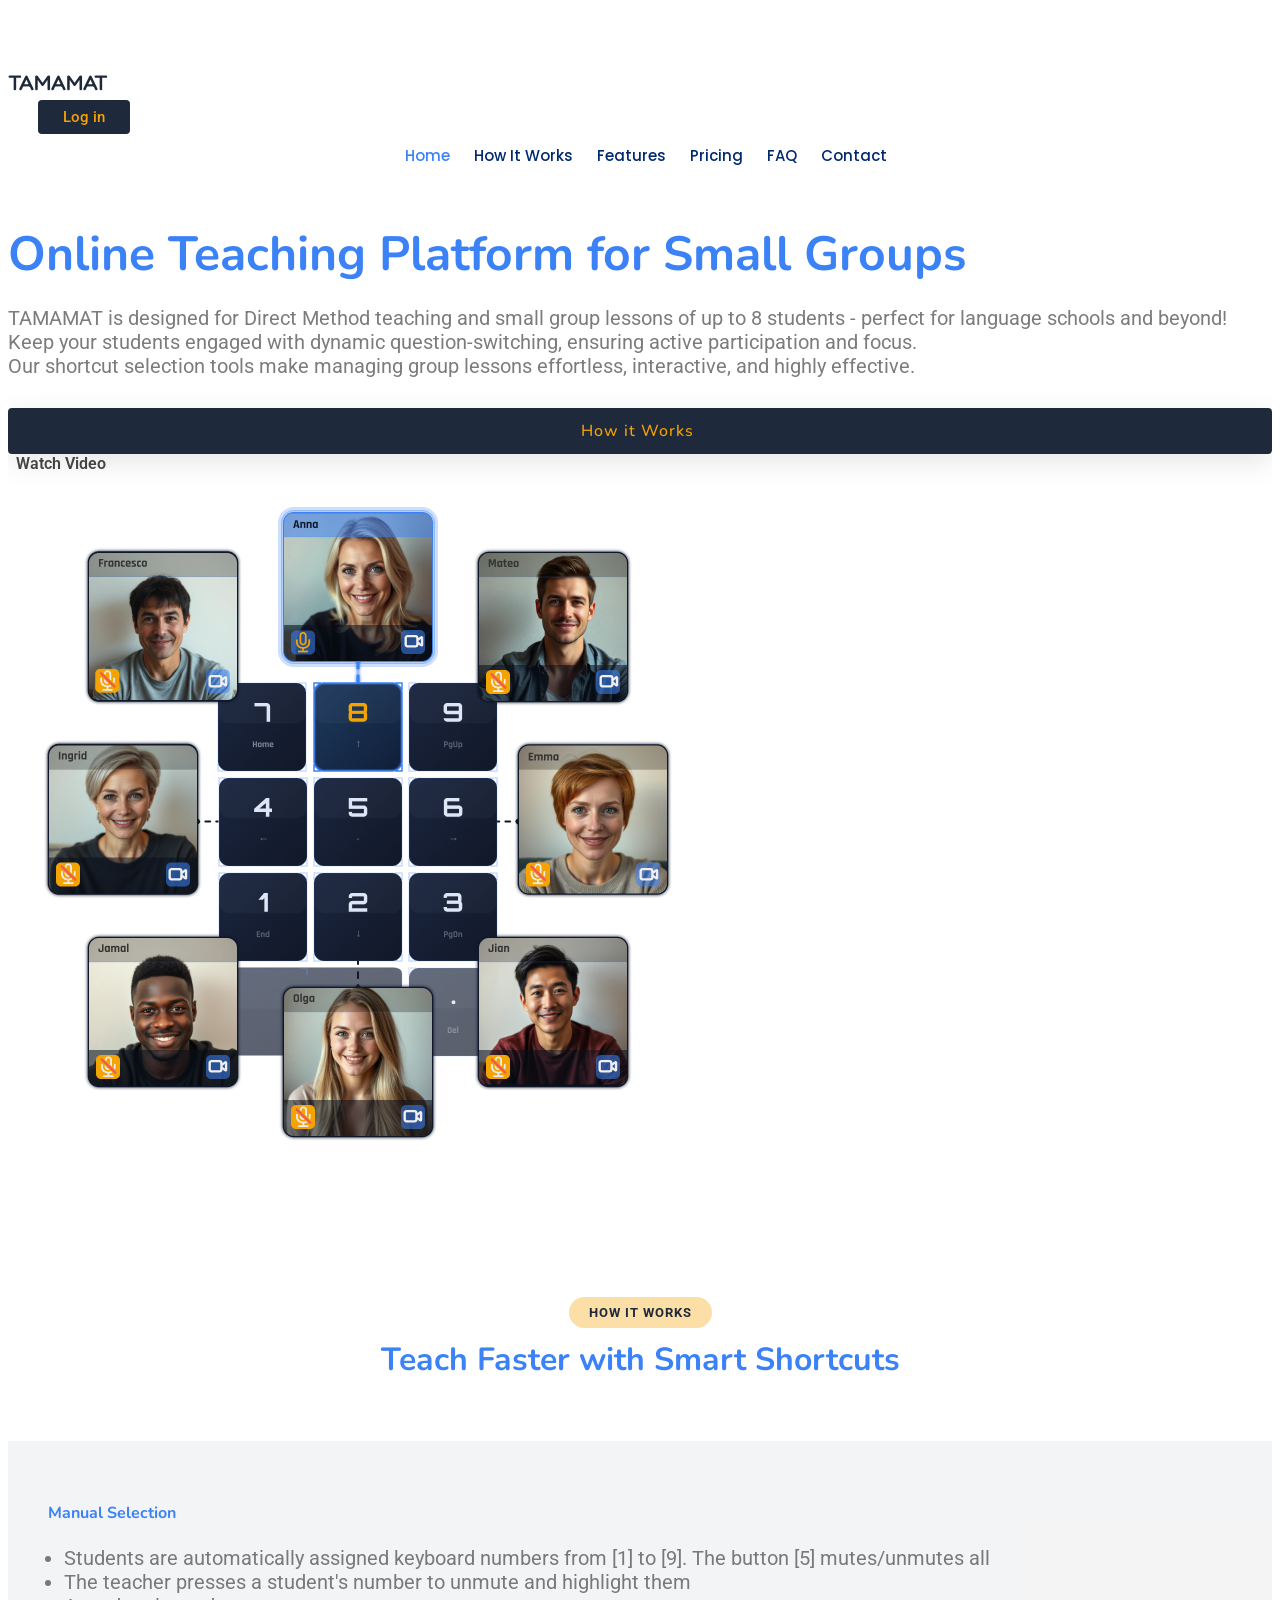
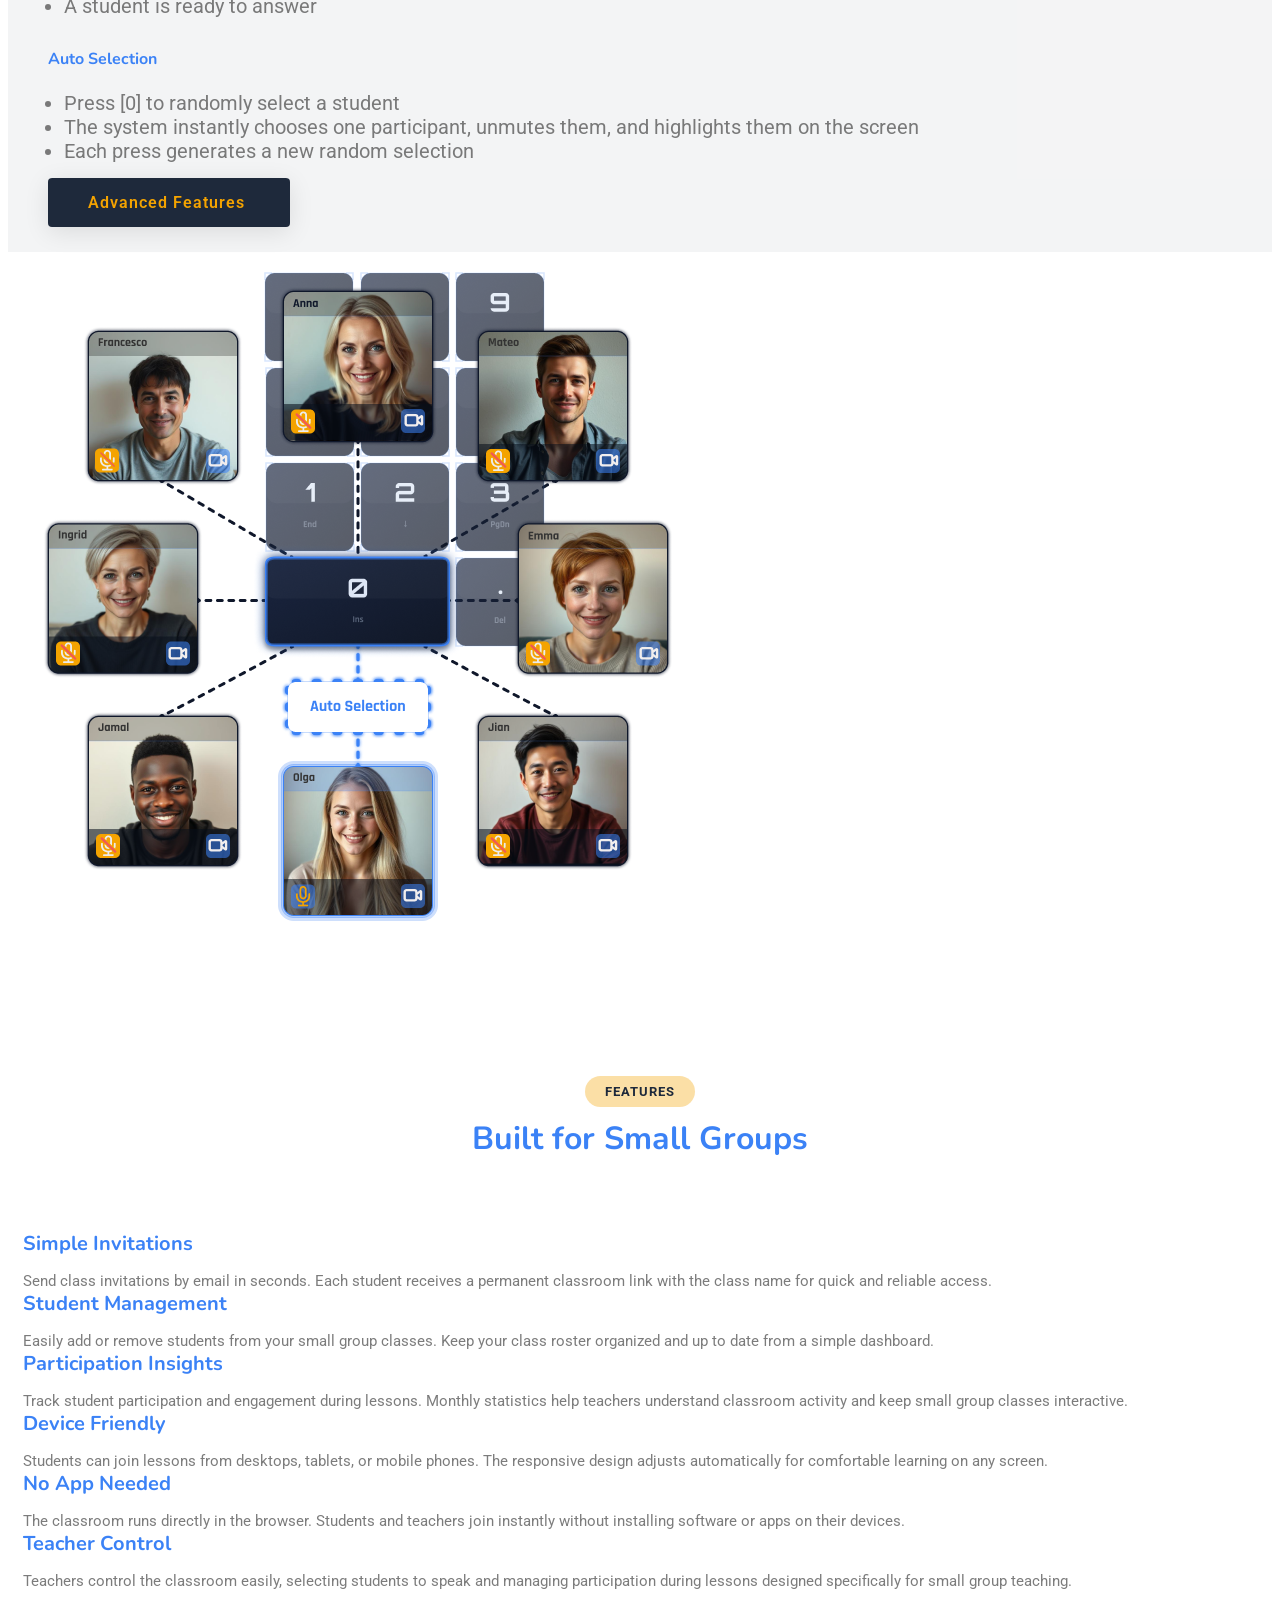
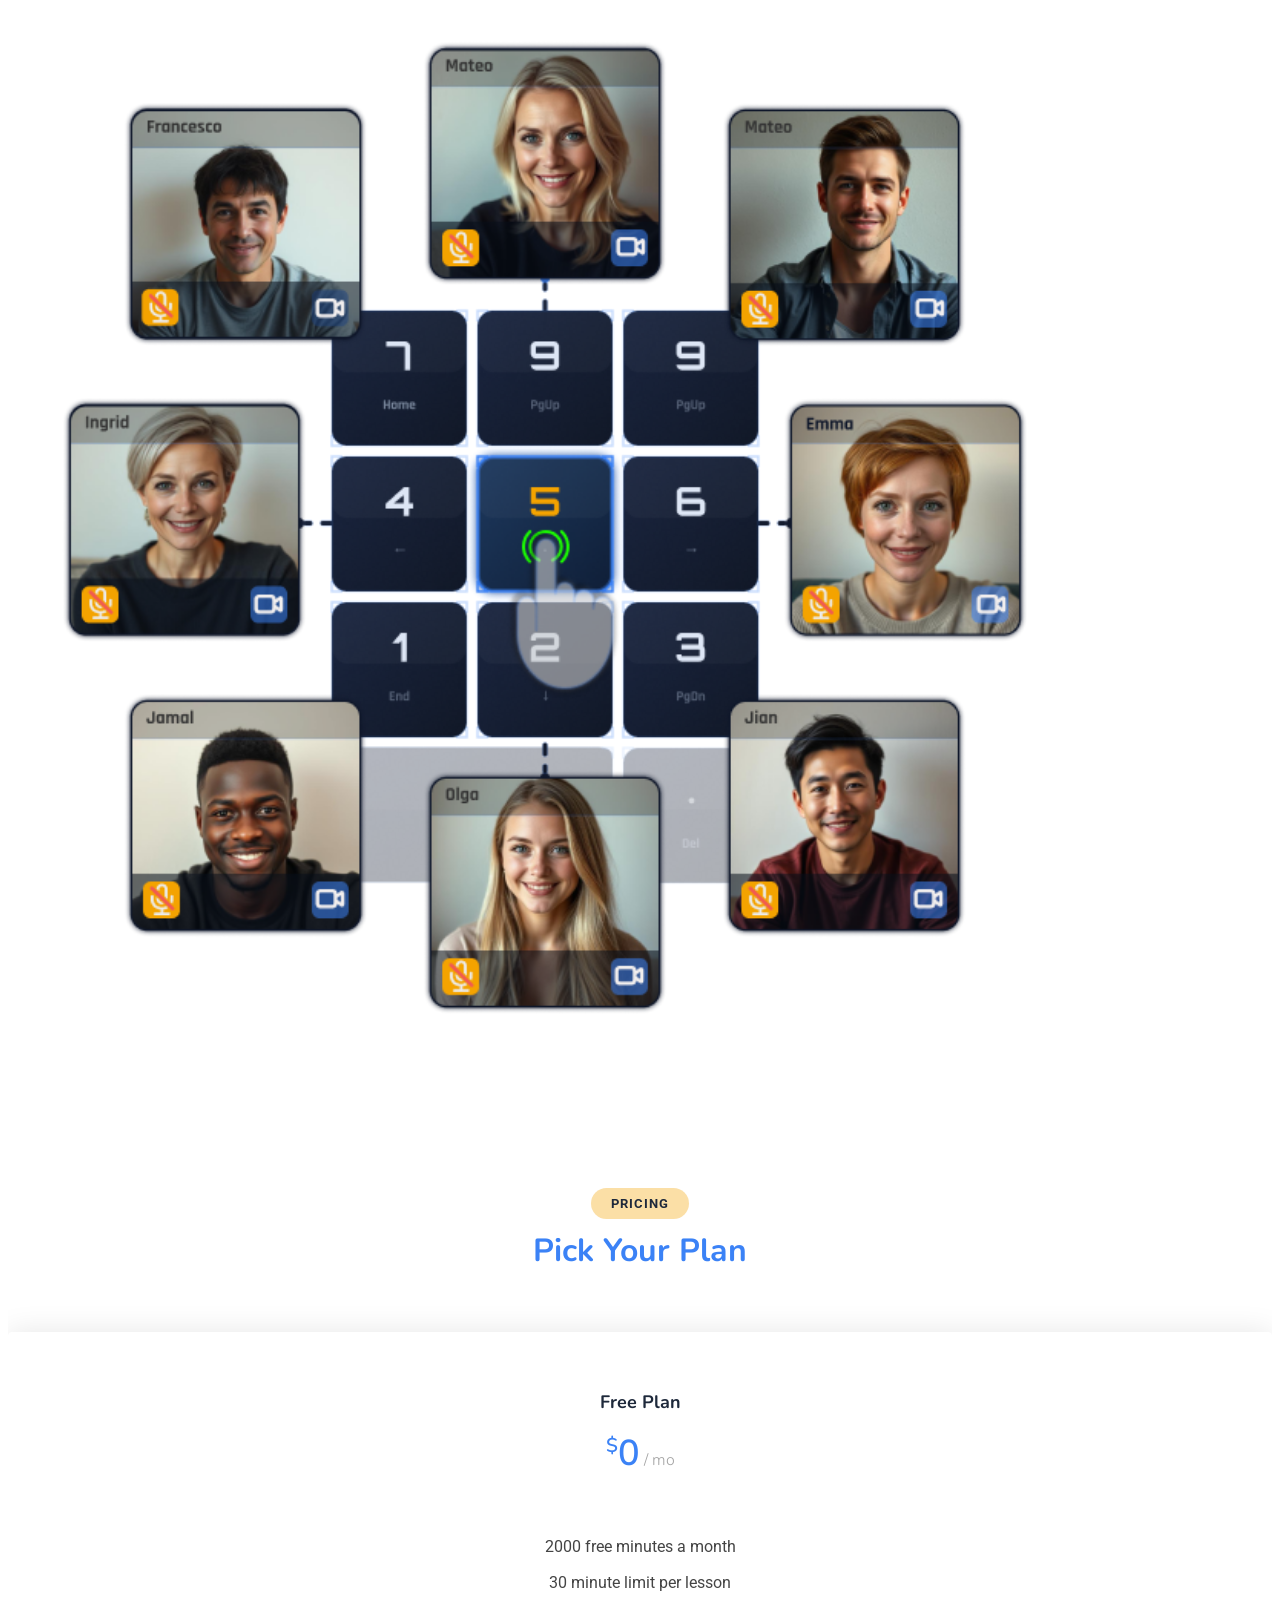
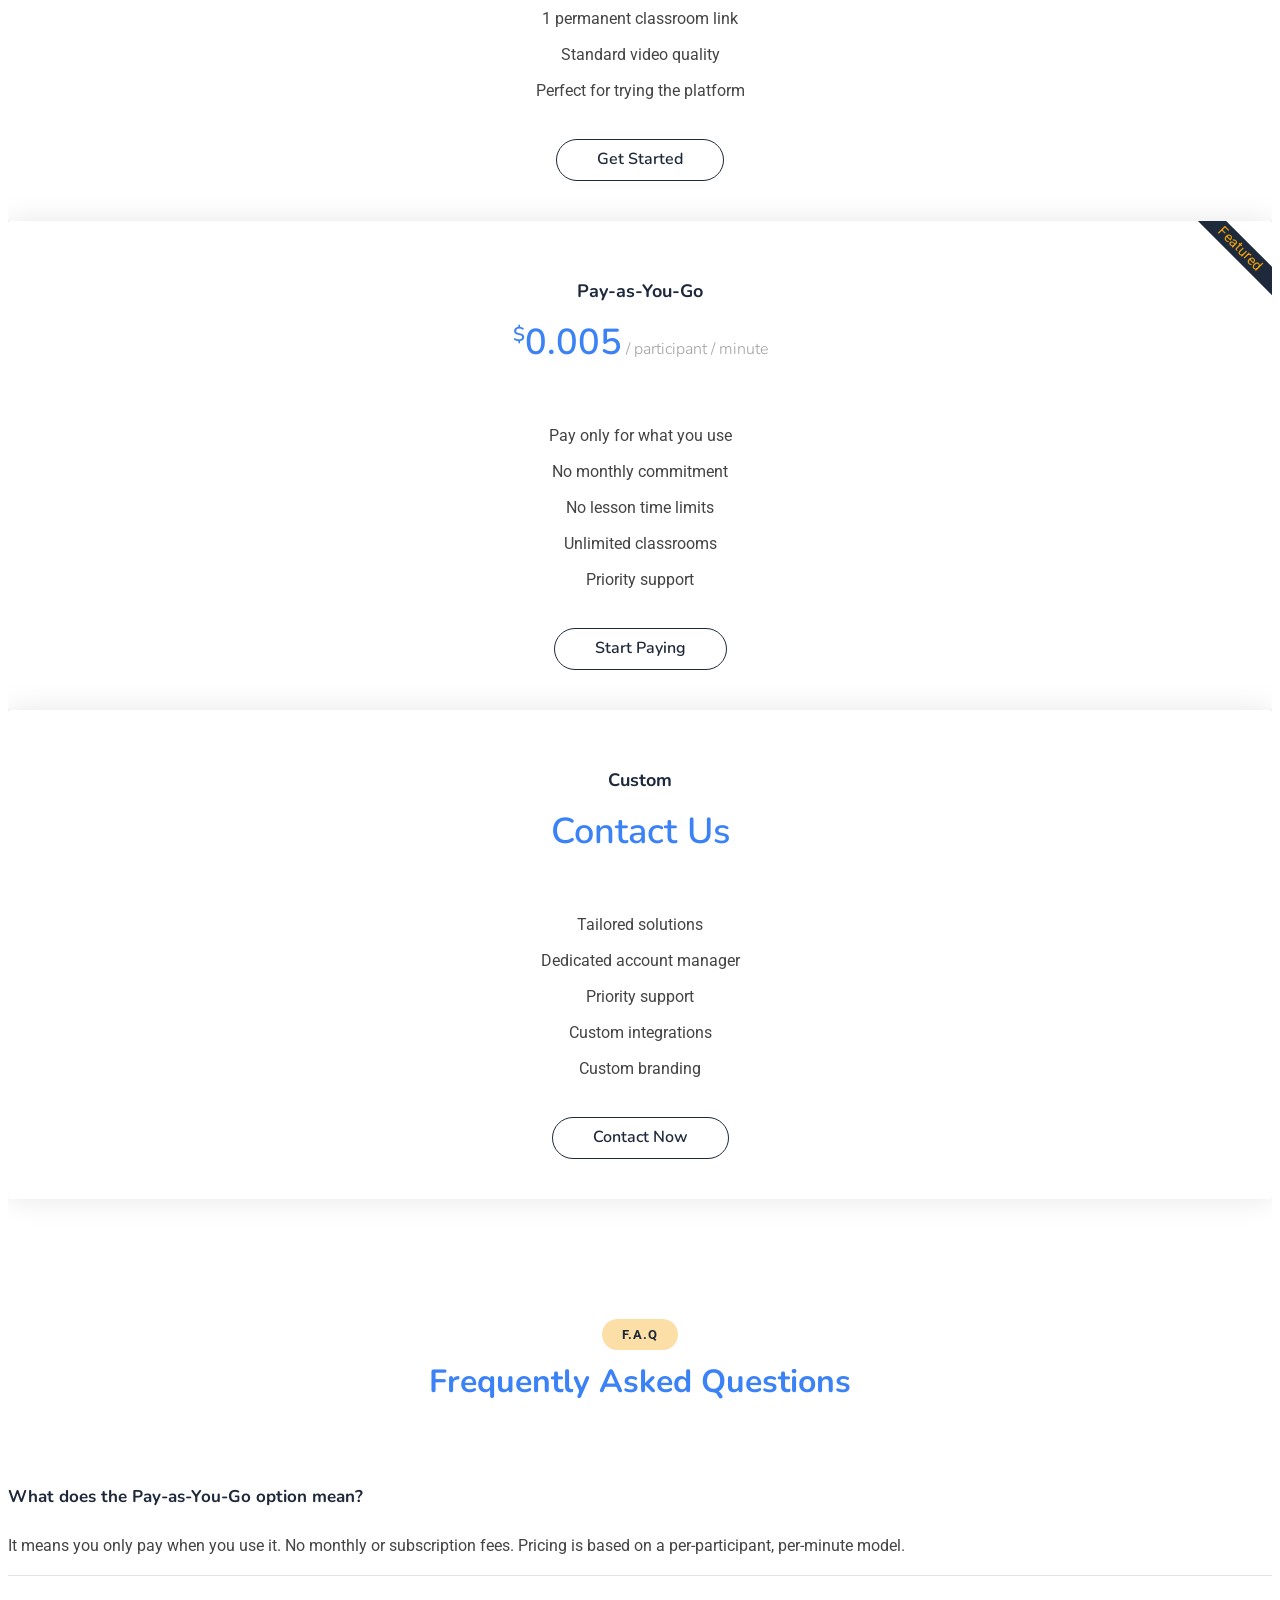
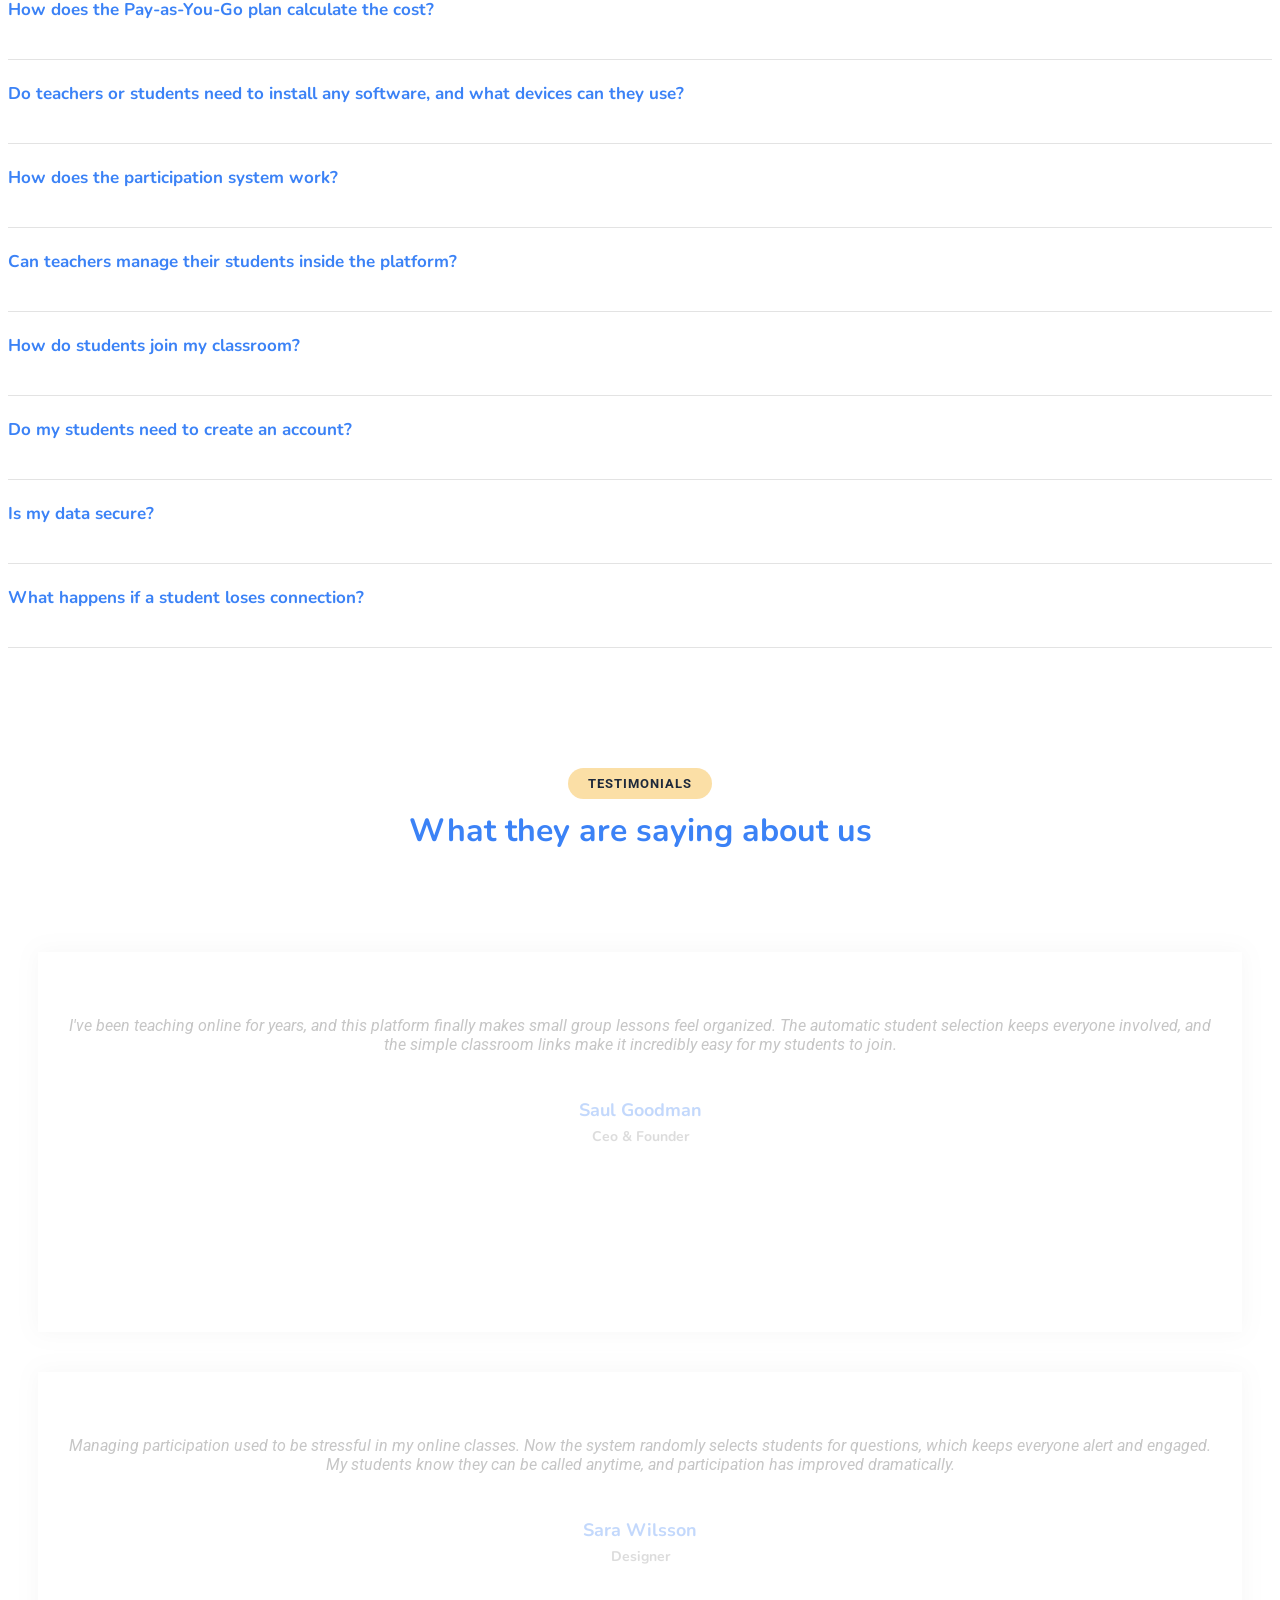
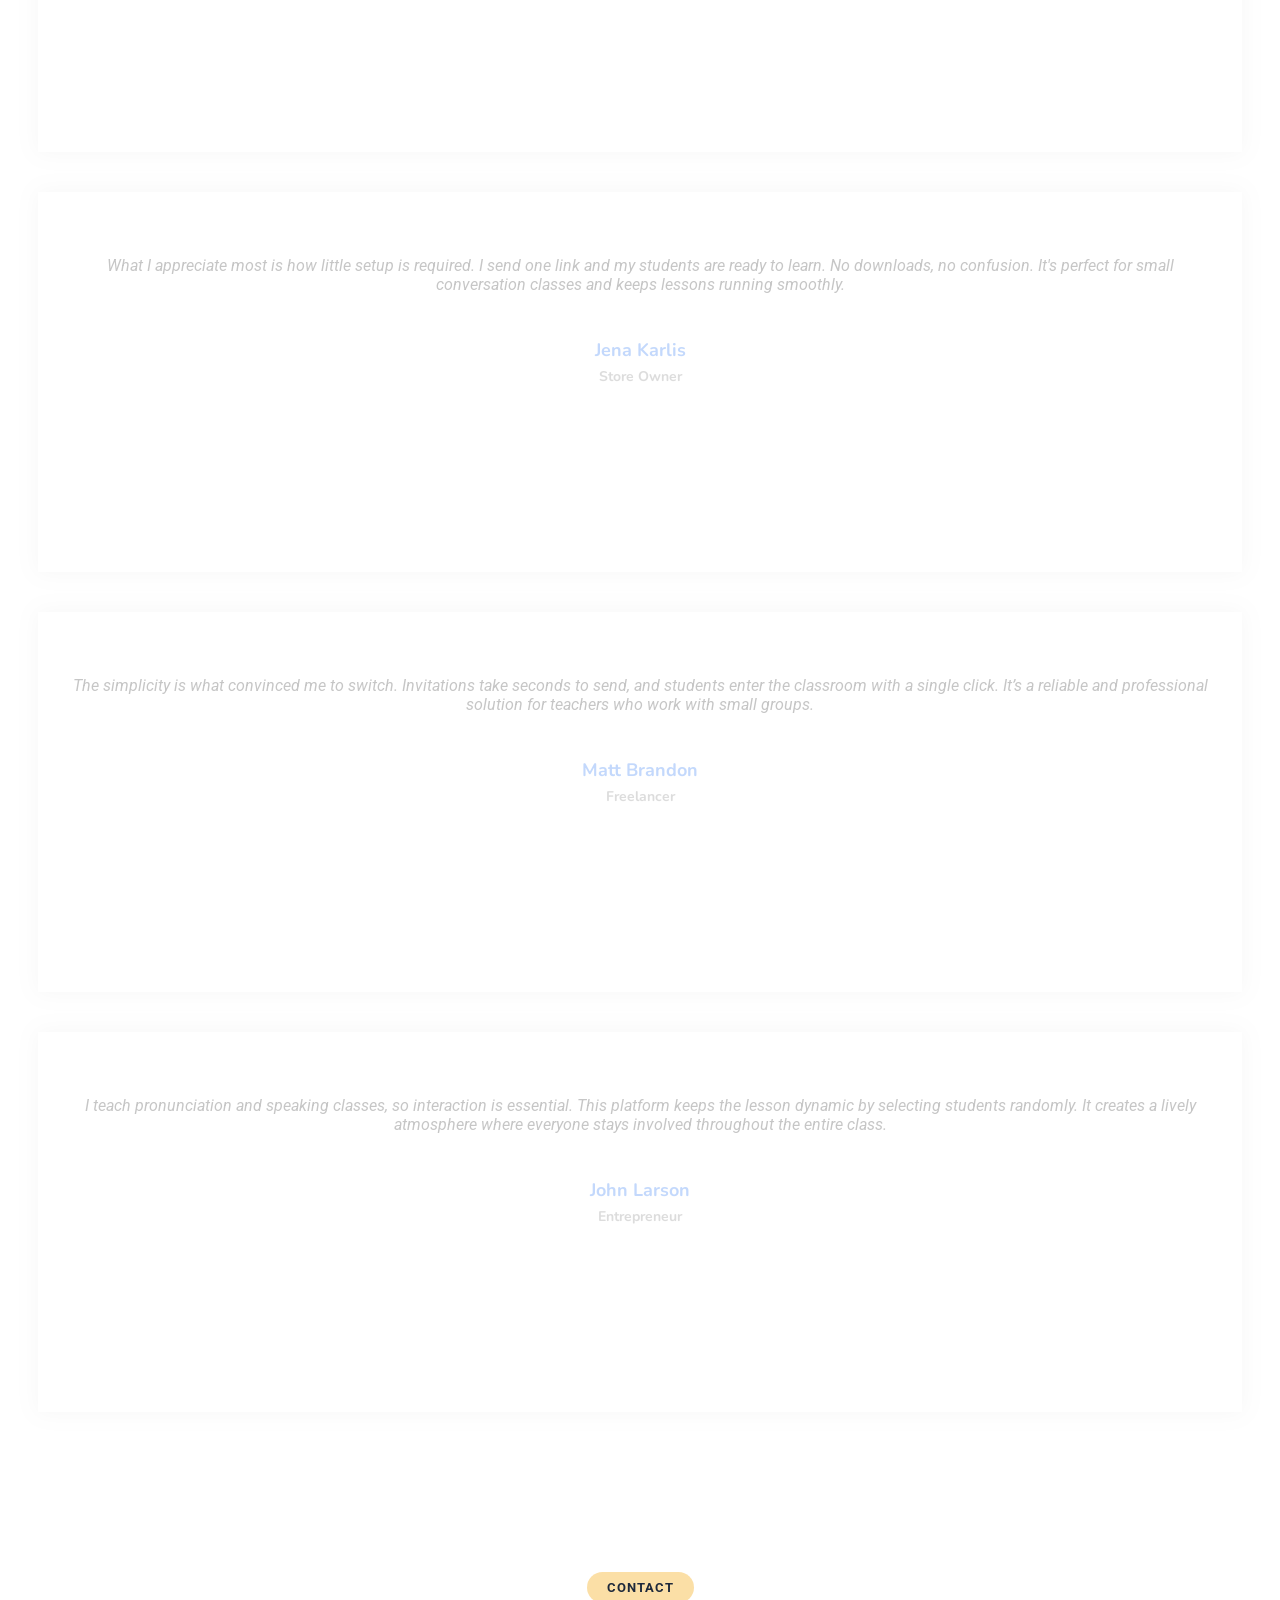
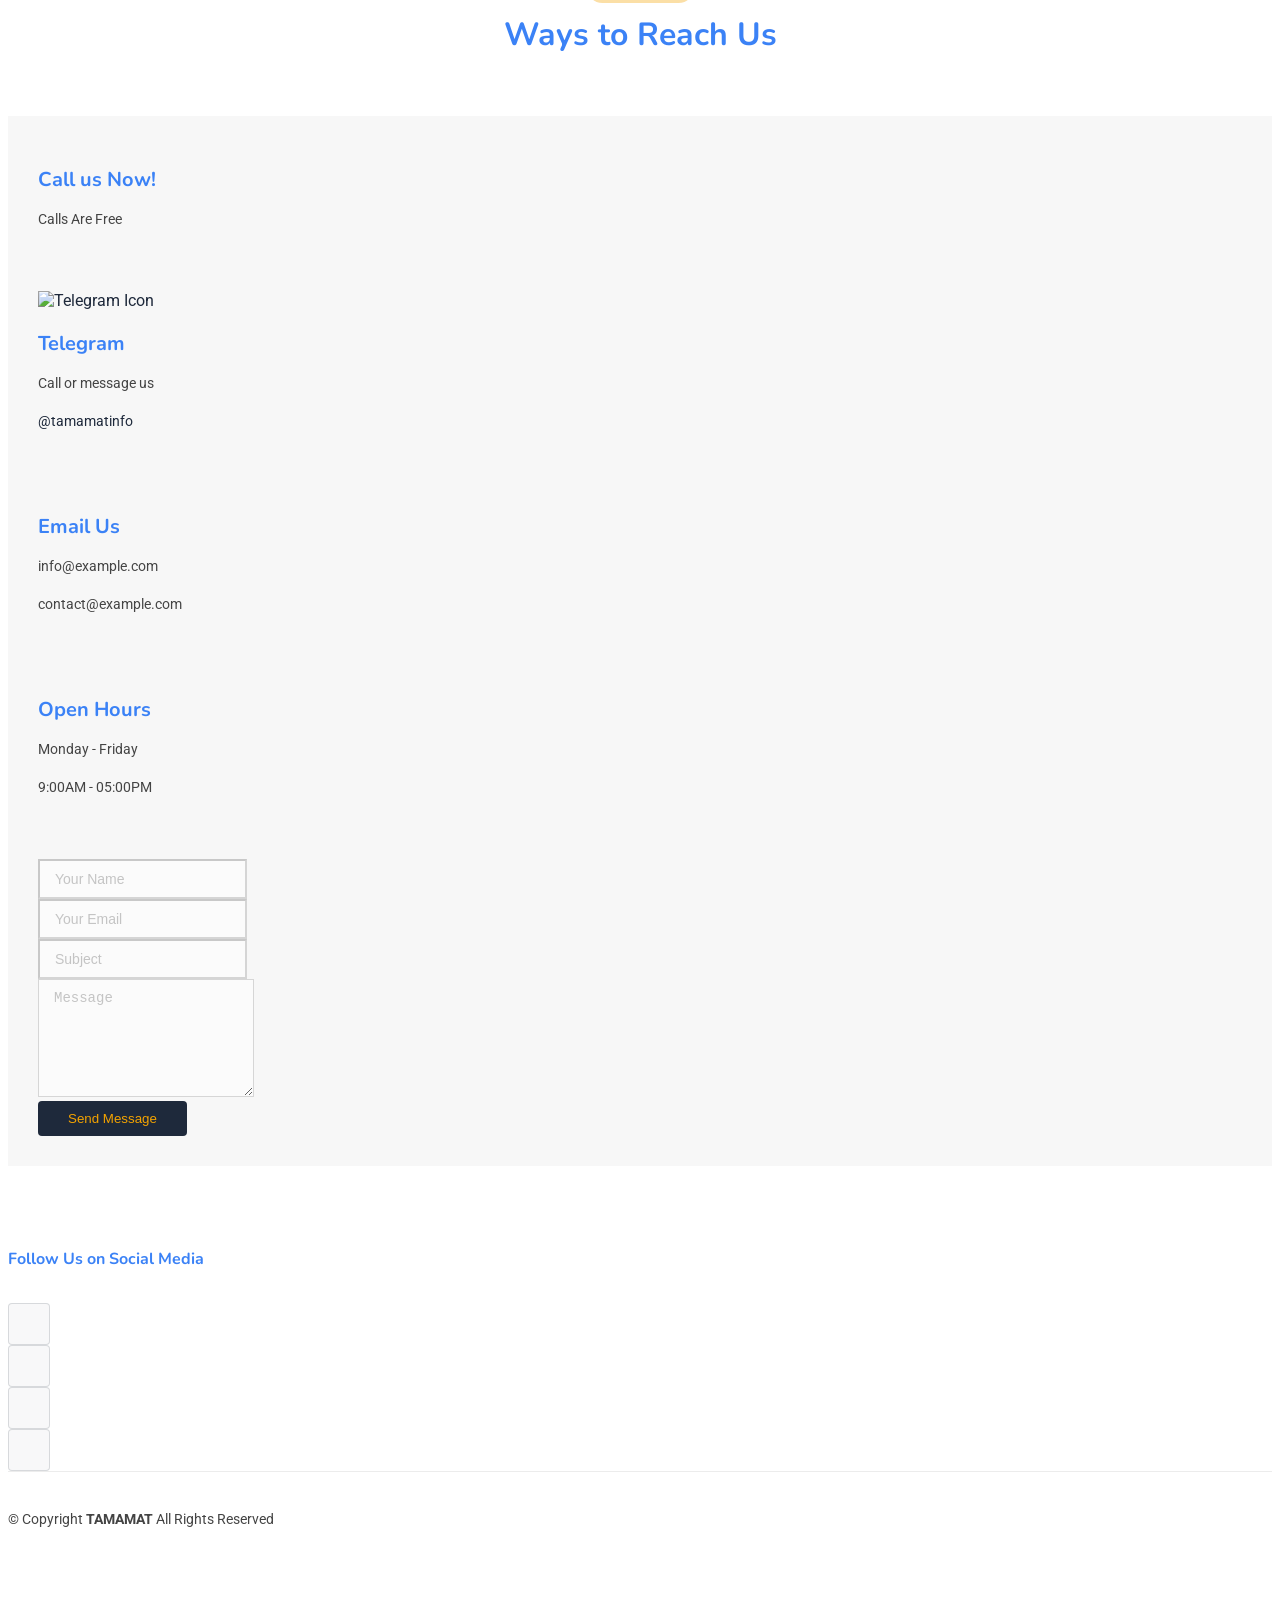
==== index-dev.html @ 3b1f4f95 "update index-dev.html" ====
<!DOCTYPE html>
<html lang="en">

<head>
  <meta charset="utf-8">
  <meta content="width=device-width, initial-scale=1.0" name="viewport">
  <title>Online Teaching Platform for Small Groups | TAMAMAT</title>
  <meta name="description" content="Run live small-group lessons with full teacher control. Video classrooms designed for focused learning, moderation tools, and real interaction.">
  <meta name="keywords" content="small group video classrooms, online teaching platform, video classes for teachers, virtual classroom for small groups, interactive online lessons, teacher controlled video classroom, online tutoring platform, live video lessons, English teaching platform, classroom moderation tools">
  <!-- Favicons -->
  <link href="assets/img/favicon.png" rel="icon">
  <link href="assets/img/apple-touch-icon.png" rel="apple-touch-icon">

  <!-- Fonts -->
  <link href="https://fonts.googleapis.com" rel="preconnect">
  <link href="https://fonts.gstatic.com" rel="preconnect" crossorigin>
  <link href="https://fonts.googleapis.com/css2?family=Roboto:ital,wght@0,100;0,300;0,400;0,500;0,700;0,900;1,100;1,300;1,400;1,500;1,700;1,900&family=Poppins:ital,wght@0,100;0,200;0,300;0,400;0,500;0,600;0,700;0,800;0,900;1,100;1,200;1,300;1,400;1,500;1,600;1,700;1,800;1,900&family=Nunito:ital,wght@0,200;0,300;0,400;0,500;0,600;0,700;0,800;0,900;1,200;1,300;1,400;1,500;1,600;1,700;1,800;1,900&display=swap" rel="stylesheet">

<!-- Uncial Antiqua Font -->  
<link href="https://fonts.googleapis.com/css2?family=Uncial+Antiqua&display=swap" rel="stylesheet">
    <!-- Fredoka Font -->
    <link href="https://fonts.googleapis.com/css2?family=Fredoka:wght@300..700&display=swap" rel="stylesheet">
  <!-- Vendor CSS Files -->
  <link href="assets/vendor/bootstrap/css/bootstrap.min.css" rel="stylesheet">
  <link href="assets/vendor/bootstrap-icons/bootstrap-icons.css" rel="stylesheet">
  <link href="assets/vendor/aos/aos.css" rel="stylesheet">
  <link href="assets/vendor/glightbox/css/glightbox.min.css" rel="stylesheet">
  <link href="assets/vendor/swiper/swiper-bundle.min.css" rel="stylesheet">
  
  <!-- Main CSS File -->
  <link href="assets/css/main.css" rel="stylesheet">

  <!-- CallMeWidget CSS -->
  <link href="assets/callmewidget/style.min.css" rel="stylesheet" />
  <!-- Callback Widget CSS -->
  <link href="assets/callbackwidget/zcallback_widget.css" rel="stylesheet">
</head>

<body class="index-page">

  <header id="header" class="header d-flex align-items-center fixed-top">
    <div class="container-fluid container-xl position-relative d-flex align-items-center">

      <a href="index.html" class="logo d-flex align-items-center me-auto">
        <!-- Uncomment the line below if you also wish to use an image logo -->
        <img src="assets/img/TAMAMAT-Logo.svg" alt="">
        <h1 class="sitename site-title">TAMAMAT</h1>
      </a>

      <nav id="navmenu" class="navmenu">
        <ul>
          <li><a href="#home" class="active">Home<br></a></li>
          <li><a href="#how-it-works">How It Works</a></li>
          <li><a href="#features">Features</a></li>
          <li><a href="#pricing">Pricing</a></li>
          <li><a href="#faq">FAQ</a></li>
<li><a href="#contact">Contact</a></li>
        </ul>
        <i class="mobile-nav-toggle d-xl-none bi bi-list"></i>
      </nav>

      <a class="btn-getstarted flex-md-shrink-0" href="index.html#about">Log in</a>

    </div>
  </header>

  <main class="main">

    <!-- Home -->
    <section id="home" class="hero section">

      <div class="container">
        <div class="row gy-4">
          <div class="col-lg-6 order-2 order-lg-1 d-flex flex-column justify-content-center">
            <h1 data-aos="fade-up">Online Teaching Platform for Small Groups</h1><br>
            <p data-aos="fade-up" data-aos-delay="100">TAMAMAT is designed for Direct Method teaching and small group lessons of up to 8 students - perfect for language schools and beyond! Keep your students engaged with dynamic question-switching, ensuring active participation and focus.<br>
Our shortcut selection tools make managing group lessons effortless, interactive, and highly effective.</p>
            <div class="d-flex flex-column flex-md-row" data-aos="fade-up" data-aos-delay="200">
              <a href="#how-it-works" class="btn-get-started">How it Works<i class="bi bi-arrow-down"></i></a>
              <a href="https://www.youtube.com/watch?v=Y7f98aduVJ8" class="glightbox btn-watch-video d-flex align-items-center justify-content-center ms-0 ms-md-4 mt-4 mt-md-0"><i class="bi bi-play-circle"></i><span>Watch Video</span></a>
            </div>
          </div>
          <div class="col-lg-6 order-1 order-lg-2 d-flex justify-content-center hero-img" data-aos="zoom-out">
            <img src="assets/img/Num-1-9.png" class="img-fluid w-75" alt="Numeric keypad control of buttons from 1 to 9">
          </div>
        </div>
      </div>

    </section>
    <!-- /Home Section -->

    <!-- How it Works -->
    <section id="how-it-works" class="about section">

      <!-- Section Title -->
      <div class="container section-title" data-aos="fade-up">
        <h2>How it Works</h2>
        <p>Teach Faster with Smart Shortcuts</p>
      </div>

      
      <!-- /Section Title -->

      <div class="container" data-aos="fade-up">
      <div class="row gx-0">

        <div class="col-lg-6 order-2 order-lg-2 d-flex flex-column justify-content-center" data-aos="fade-up" data-aos-delay="200">
            <div class="content">

<h4>Manual Selection</h4>
<ul class="ms-n3 ps-n3" style="padding-left: 1rem; font-family:'Roboto'; color:#444444;   margin: 5px 0 30px 0; font-size: 20px;  color: color-mix(in srgb, var(--default-color), transparent 30%);"> 
<li>Students are automatically assigned keyboard numbers from [1] to [9]. The button [5] mutes/unmutes all</li>
<li>The teacher presses a student's number to unmute and highlight them</li>
<li>A student is ready to answer</li>
</ul>
<h4>Auto Selection</h4>
<ul class="ms-n3 ps-n3" style="padding-left: 1rem; font-family:'Roboto'; color:#444444;   margin: 5px 0 30px 0; font-size: 20px;  color: color-mix(in srgb, var(--default-color), transparent 30%);"> 
<li>Press [0] to randomly select a student</li>
<li>The system instantly chooses one participant, unmutes them, and highlights them on the screen</li>
<li>Each press generates a new random selection</li>
</ul>
              <div class="text-center text-lg-start">
                <a href="#features" class="btn-read-more d-inline-flex align-items-center justify-content-center align-self-center">
                  <span>Advanced Features</span>
                  <i class="bi bi-arrow-down"></i>
                </a>
              </div>
            </div>
        </div>

        <div class="col-lg-6 order-1 order-lg-1 d-flex align-items-center flex-column justify-content-center" data-aos="zoom-out" data-aos-delay="200">
            <img src="assets/img/Num-0-Auto.png" class="img-fluid w-75" alt="">
        </div>



        </div>
      </div>

    </section>
    
    <!-- /How it Works -->



    <!-- Features Section -->
    <section id="features" class="features section">

      <!-- Section Title -->
      <div class="container section-title" data-aos="fade-up">
        <h2>Features</h2>
        <p>Built for Small Groups</p>
      </div><!-- End Section Title -->

    </section>
  

    <!-- Alt Features Section -->
    <section id="alt-features" class="alt-features section">

      <div class="container">

        <div class="row gy-5">

          <div class="col-xl-7 d-flex order-xl-1" data-aos="fade-up" data-aos-delay="200">

            <div class="row align-self-center gy-5">

              <div class="col-md-6 icon-box">
                <i class="bi bi-envelope-at"></i>
                <div>
                  <h4>Simple Invitations</h4>
                  <p>Send class invitations by email in seconds. Each student receives a permanent classroom link with the class name for quick and reliable access.</p>
                </div>
              </div><!-- End Feature Item -->

              <div class="col-md-6 icon-box">
                <i class="bi bi-pencil-square"></i>
                <div>
                  <h4>Student Management</h4>
                  <p>Easily add or remove students from your small group classes. Keep your class roster organized and up to date from a simple dashboard.</p>
                </div>
              </div><!-- End Feature Item -->

              <div class="col-md-6 icon-box">
                <i class="bi bi-activity"></i>
                <div>
                  <h4>Participation Insights</h4>
                  <p>Track student participation and engagement during lessons. Monthly statistics help teachers understand classroom activity and keep small group classes interactive.</p>
                </div>
              </div><!-- End Feature Item -->

              <div class="col-md-6 icon-box">
                <i class="bi bi-display"></i>
                <div>
                  <h4>Device Friendly</h4>
                  <p>Students can join lessons from desktops, tablets, or mobile phones. The responsive design adjusts automatically for comfortable learning on any screen.</p>
                </div>
              </div><!-- End Feature Item -->

              <div class="col-md-6 icon-box">
                <i class="bi bi-universal-access"></i>
                <div>
                  <h4>No App Needed</h4>
                  <p>The classroom runs directly in the browser. Students and teachers join instantly without installing software or apps on their devices.</p>
                </div>
              </div><!-- End Feature Item -->

              <div class="col-md-6 icon-box">
                <i class="bi bi-ui-checks-grid"></i>
                <div>
                  <h4>Teacher Control</h4>
                  <p>Teachers control the classroom easily, selecting students to speak and managing participation during lessons designed specifically for small group teaching.</p>
                </div>
              </div><!-- End Feature Item -->

            </div>

          </div>

          <div class="col-xl-5 d-flex align-items-center justify-content-center order-xl-2" data-aos="fade-up" data-aos-delay="100">
            <img src="assets/img/Num-5-All-Mute.png" class="img-fluid responsive-img" alt="">
          </div>

        </div>

      </div>

    </section><!-- /Alt Features Section -->

<!-- /Features Section -->



    <!-- Pricing Section -->
    <section id="pricing" class="pricing section">

      <!-- Section Title -->
      <div class="container section-title" data-aos="fade-up">
        <h2>Pricing</h2>
        <p>Pick Your Plan<br></p>
      </div><!-- End Section Title -->

      <div class="container">

        <div class="row gy-4">

          <!-- Free Plan -->
          <div class="col-lg-4 col-md-6" data-aos="zoom-in" data-aos-delay="100">
            <div class="pricing-tem">
              <h3 style="color: #1E293B;">Free Plan</h3>
              <div class="price"><sup>$</sup>0<span> / mo</span></div>
              <div class="icon">
                <i class="bi bi-stars" style="color: #F4A300;"></i>
              </div>
              <ul>
                <li>2000 free minutes a month</li>
                <li>30 minute limit per lesson</li>
                <li>1 permanent classroom link</li>
                <li>Standard video quality</li>
                <li>Perfect for trying the platform</li>
              </ul>
              <a href="#" class="btn-buy">Get Started</a>
            </div>
          </div><!-- End Pricing Item -->

          <!-- Pay-as-You-Go -->
          <div class="col-lg-4 col-md-6" data-aos="zoom-in" data-aos-delay="200">
            <div class="pricing-tem">
              <span class="featured">Featured</span>
              <h3 style="color: #1E293B;">Pay-as-You-Go</h3>
              <div class="price"><sup>$</sup>0.005<span> / participant / minute</span></div>
              <div class="icon">
                <i class="bi bi-rocket-takeoff" style="color: #F4A300;"></i>
              </div>
              <ul>
                <li>Pay only for what you use</li>
                <li>No monthly commitment</li>
                <li>No lesson time limits</li>
                <li>Unlimited classrooms</li>
                <li>Priority support</li>
              </ul>
              <a href="#" class="btn-buy">Start Paying</a>
            </div>
          </div><!-- End Pricing Item -->

          <!-- Custom Plan -->
          <div class="col-lg-4 col-md-6" data-aos="zoom-in" data-aos-delay="300">
            <div class="pricing-tem">
              <h3 style="color: #1E293B;">Custom</h3>
              <div class="price">Contact Us</div>
              <div class="icon">
                <i class="bi bi-person-gear" style="color: #F4A300;"></i>
              </div>
              <ul>
                <li>Tailored solutions</li>
                <li>Dedicated account manager</li>
                <li>Priority support</li>
                <li>Custom integrations</li>
                <li>Custom branding</li>
              </ul>
              <a href="#" class="btn-buy">Contact Now</a>
            </div>
          </div><!-- End Pricing Item -->

        </div><!-- End pricing row -->

      </div>

    </section><!-- /Pricing Section -->

    <!-- Faq Section -->
    <section id="faq" class="faq section">

      <!-- Section Title -->
      <div class="container section-title" data-aos="fade-up">
        <h2>F.A.Q</h2>
        <p>Frequently Asked Questions</p>
      </div><!-- End Section Title -->

      <div class="container">

        <div class="row">

          <div class="col-lg-6" data-aos="fade-up" data-aos-delay="100">

            <div class="faq-container">

              <div class="faq-item faq-active">
                <h3>What does the Pay-as-You-Go option mean?</h3>
                <div class="faq-content">
                  <p>It means you only pay when you use it. No monthly or subscription fees. Pricing is based on a per-participant, per-minute model.</p>
                </div>
                <i class="faq-toggle bi bi-chevron-right"></i>
              </div><!-- End Faq item-->

              <div class="faq-item">
                <h3>How does the Pay-as-You-Go plan calculate the cost?</h3>
                <div class="faq-content">
                  <p>The platform charges $0.005 per minute per participant. For example, if you have a full class of eight students, plus the teacher and screen sharing, there are 10 participants in total. A one-hour lesson would cost about $3 (60 minutes x 10 participants x $0.005). The fewer students you have and the shorter the lesson, the less you pay. Nice and simple.</p>
                </div>
                <i class="faq-toggle bi bi-chevron-right"></i>
              </div><!-- End Faq item-->

              <div class="faq-item">
                <h3>Do teachers or students need to install any software, and what devices can they use?</h3>
                <div class="faq-content">
                  <p>No installation is required. Teachers can simply use a web browser on their computer (PC, Mac, or Linux). Students can join from a computer as well, or even use their iPhone or Android phone.</p>
                </div>
                <i class="faq-toggle bi bi-chevron-right"></i>
              </div><!-- End Faq item-->

              <div class="faq-item">
                <h3>How does the participation system work?</h3>
                <div class="faq-content">
                  <p>Each student is assigned a unique number button on the numeric keyboard, so you can either manually or automatically call up students instead of calling them by their names.</p>
                </div>
                <i class="faq-toggle bi bi-chevron-right"></i>
              </div><!-- End Faq item-->


            </div>

          </div><!-- End Faq Column-->

          <div class="col-lg-6" data-aos="fade-up" data-aos-delay="200">

            <div class="faq-container">

              <div class="faq-item">
                <h3>Can teachers manage their students inside the platform?</h3>
                <div class="faq-content">
                  <p>Yes. Teachers can easily add or remove students, send invitations, add notes, and view class statistics.</p>
                </div>
                <i class="faq-toggle bi bi-chevron-right"></i>
              </div><!-- End Faq item-->

              <div class="faq-item">
                <h3>How do students join my classroom?</h3>
                <div class="faq-content">
                  <p>Teachers can send email invitations to students. All you need is the student's valid email address.</p>
                </div>
                <i class="faq-toggle bi bi-chevron-right"></i>
              </div><!-- End Faq item-->

              <div class="faq-item">
                <h3>Do my students need to create an account?</h3>
                <div class="faq-content">
                  <p>After students receive a class invitation from the teacher, they can either log in with their Gmail account or register using their own email and password.</p>
                </div>
                <i class="faq-toggle bi bi-chevron-right"></i>
              </div>

              <div class="faq-item">
                <h3>Is my data secure?</h3>
                <div class="faq-content">
                  <p>Yes. Your data is securely protected using SSL encryption.</p>
                </div>
                <i class="faq-toggle bi bi-chevron-right"></i>
              </div>
              
              <div class="faq-item">
                <h3>What happens if a student loses connection?</h3>
                <div class="faq-content">
                  <p>If a student loses connection, they can rejoin the classroom anytime by refreshing the page or clicking the classroom link again.</p>
                </div>
                <i class="faq-toggle bi bi-chevron-right"></i>
              </div>
              
              
              
              <!-- End Faq item-->

            </div>

          </div><!-- End Faq Column-->

        </div>

      </div>

    </section><!-- /Faq Section -->



    <!-- Testimonials Section -->
    <section id="testimonials" class="testimonials section">

      <!-- Section Title -->
      <div class="container section-title" data-aos="fade-up">
        <h2>Testimonials</h2>
        <p>What they are saying about us<br></p>
      </div><!-- End Section Title -->

      <div class="container" data-aos="fade-up" data-aos-delay="100">

        <div class="swiper init-swiper">
          <script type="application/json" class="swiper-config">
            {
              "loop": true,
              "speed": 600,
              "autoplay": {
                "delay": 5000
              },
              "slidesPerView": "auto",
              "pagination": {
                "el": ".swiper-pagination",
                "type": "bullets",
                "clickable": true
              },
              "breakpoints": {
                "320": {
                  "slidesPerView": 1,
                  "spaceBetween": 40
                },
                "1200": {
                  "slidesPerView": 3,
                  "spaceBetween": 1
                }
              }
            }
          </script>
          <div class="swiper-wrapper">

            <div class="swiper-slide">
              <div class="testimonial-item">
                <div class="stars">
                  <i class="bi bi-star-fill"></i><i class="bi bi-star-fill"></i><i class="bi bi-star-fill"></i><i class="bi bi-star-fill"></i><i class="bi bi-star-fill"></i>
                </div>
                <p>
                  I've been teaching online for years, and this platform finally makes small group lessons feel organized. The automatic student selection keeps everyone involved, and the simple classroom links make it incredibly easy for my students to join.
                </p>
                <div class="profile mt-auto">
                  <img src="assets/img/testimonials/testimonials-1.jpg" class="testimonial-img" alt="">
                  <h3>Saul Goodman</h3>
                  <h4>Ceo &amp; Founder</h4>
                </div>
              </div>
            </div><!-- End testimonial item -->

            <div class="swiper-slide">
              <div class="testimonial-item">
                <div class="stars">
                  <i class="bi bi-star-fill"></i><i class="bi bi-star-fill"></i><i class="bi bi-star-fill"></i><i class="bi bi-star-fill"></i><i class="bi bi-star-fill"></i>
                </div>
                <p>
                  Managing participation used to be stressful in my online classes. Now the system randomly selects students for questions, which keeps everyone alert and engaged. My students know they can be called anytime, and participation has improved dramatically.
                </p>
                <div class="profile mt-auto">
                  <img src="assets/img/testimonials/testimonials-2.jpg" class="testimonial-img" alt="">
                  <h3>Sara Wilsson</h3>
                  <h4>Designer</h4>
                </div>
              </div>
            </div><!-- End testimonial item -->

            <div class="swiper-slide">
              <div class="testimonial-item">
                <div class="stars">
                  <i class="bi bi-star-fill"></i><i class="bi bi-star-fill"></i><i class="bi bi-star-fill"></i><i class="bi bi-star-fill"></i><i class="bi bi-star-fill"></i>
                </div>
                <p>
                  What I appreciate most is how little setup is required. I send one link and my students are ready to learn. No downloads, no confusion. It's perfect for small conversation classes and keeps lessons running smoothly.
                </p>
                <div class="profile mt-auto">
                  <img src="assets/img/testimonials/testimonials-3.jpg" class="testimonial-img" alt="">
                  <h3>Jena Karlis</h3>
                  <h4>Store Owner</h4>
                </div>
              </div>
            </div><!-- End testimonial item -->

            <div class="swiper-slide">
              <div class="testimonial-item">
                <div class="stars">
                  <i class="bi bi-star-fill"></i><i class="bi bi-star-fill"></i><i class="bi bi-star-fill"></i><i class="bi bi-star-fill"></i><i class="bi bi-star-fill"></i>
                </div>
                <p>
                  The simplicity is what convinced me to switch. Invitations take seconds to send, and students enter the classroom with a single click. It’s a reliable and professional solution for teachers who work with small groups.
                </p>
                <div class="profile mt-auto">
                  <img src="assets/img/testimonials/testimonials-4.jpg" class="testimonial-img" alt="">
                  <h3>Matt Brandon</h3>
                  <h4>Freelancer</h4>
                </div>
              </div>
            </div><!-- End testimonial item -->

            <div class="swiper-slide">
              <div class="testimonial-item">
                <div class="stars">
                  <i class="bi bi-star-fill"></i><i class="bi bi-star-fill"></i><i class="bi bi-star-fill"></i><i class="bi bi-star-fill"></i><i class="bi bi-star-fill"></i>
                </div>
                <p>
                 I teach pronunciation and speaking classes, so interaction is essential. This platform keeps the lesson dynamic by selecting students randomly. It creates a lively atmosphere where everyone stays involved throughout the entire class.
                </p>
                <div class="profile mt-auto">
                  <img src="assets/img/testimonials/testimonials-5.jpg" class="testimonial-img" alt="">
                  <h3>John Larson</h3>
                  <h4>Entrepreneur</h4>
                </div>
              </div>
            </div><!-- End testimonial item -->

          </div>
          <div class="swiper-pagination"></div>
        </div>

      </div>

    </section><!-- /Testimonials Section -->


    <!-- Contact Section -->
    <section id="contact" class="contact section">

      <!-- Section Title -->
      <div class="container section-title" data-aos="fade-up">
        <h2>Contact</h2>
        <p>Ways to Reach Us</p>  
      </div><!-- End Section Title -->


<div class="container aos-init aos-animate" data-aos="fade-up" data-aos-delay="100">

        <div class="row gy-4">

<div class="col-lg-6">

            <div class="row gy-4">


              <div class="col-md-6">
                <div class="info-item aos-init aos-animate" data-aos="fade" data-aos-delay="300">
                  <!-- CallmeWidget Placeholder-->
<div id="myZadarmaCallmeWidget17889"></div>
<script>var myZadarmaCallmeWidget17889;var myZadarmaCallmeWidgetFn17889 = function() {  myZadarmaCallmeWidget17889 = new ZadarmaCallmeWidget("myZadarmaCallmeWidget17889");  myZadarmaCallmeWidget17889.create({"widgetId": "j7Mn6y93cPZkCa2vka3NmfZ2Z7L34vcVBR5exdhg4tjzrrFrdt6Zhgpe25nKnjd4HkegjgU8kf5LkZdz4xZM3JaS7e2Vk13T17a3697db2fa91eb92eaa3ed4db777ae", "sipId":"548099_0", "domElement":"myZadarmaCallmeWidget17889"}, {"language":"en", "shape":"circle", "width":"0", "dtmf":false, "font": "'Trebuchet MS','Helvetica CY',sans-serif", "color_call": "rgb(255, 255, 255)", "color_bg_call": "rgb(30, 41, 59)", "color_border_call": "rgb(51, 65, 85)", "is_custom_hover": 1, "color_call_hover": "rgb(255, 255, 255)", "bg_call_hover": "rgb(59, 131, 246)", "border_call_hover": "rgb(138, 200, 255)", "color_connection": "rgb(255, 255, 255)", "color_bg_connection": "rgb(0, 102, 75)", "color_border_connection": "rgb(144, 233, 211)", "color_calling": "rgb(255, 255, 255)", "color_border_calling": "rgb(255, 218, 128)", "color_bg_calling": "rgb(204, 143, 0)", "color_ended": "rgb(255, 255, 255)", "color_bg_ended": "rgb(164, 164, 164)", "color_border_ended": "rgb(210, 210, 210)"  });};if (window.addEventListener) {  window.addEventListener('load', myZadarmaCallmeWidgetFn17889, false);} else if (window.attachEvent) {  window.attachEvent('onload', myZadarmaCallmeWidgetFn17889);}
</script>
<!--/ CallmeWidget Placeholder-->
                  <h3>Call us Now!</h3>
                  <p>Calls Are Free</p>
                </div>

                
              </div><!-- End Info Item -->

              <div class="col-md-6">
<div class="info-item aos-init aos-animate" data-aos="fade" data-aos-delay="200">
                  
<a href="https://t.me/tamamatinfo"><img src="assets/img/Telegram-38x38.svg" alt="Telegram Icon" style="width: 38px; height: 38px; margin-right: 8px;"></a>
                  <h3>Telegram </h3>
                  <p>Call or message us</p>
                  <p><a href="https://t.me/tamamatinfo">@tamamatinfo</a></p>
                </div>
              </div><!-- End Info Item -->

              <div class="col-md-6">
                <div class="info-item aos-init aos-animate" data-aos="fade" data-aos-delay="400">
                  <i class="bi bi-envelope"></i>
                  <h3>Email Us</h3>
                  <p>info@example.com</p>
                  <p>contact@example.com</p>
                </div>
              </div><!-- End Info Item -->

              <div class="col-md-6">
                <div class="info-item aos-init aos-animate" data-aos="fade" data-aos-delay="500">
                  <i class="bi bi-clock"></i>
                  <h3>Open Hours</h3>
                  <p>Monday - Friday</p>
                  <p>9:00AM - 05:00PM</p>
                </div>
              </div><!-- End Info Item -->

            </div>

          </div>

          <div class="col-lg-6">
            <form action="forms/contact.php" method="post" class="php-email-form aos-init aos-animate" data-aos="fade-up" data-aos-delay="200">
              <div class="row gy-4">

                <div class="col-md-6">
                  <input type="text" name="name" class="form-control" placeholder="Your Name" required="">
                </div>

                <div class="col-md-6 ">
                  <input type="email" class="form-control" name="email" placeholder="Your Email" required="">
                </div>

                <div class="col-12">
                  <input type="text" class="form-control" name="subject" placeholder="Subject" required="">
                </div>

                <div class="col-12">
                  <textarea class="form-control" name="message" rows="6" placeholder="Message" required=""></textarea>
                </div>

                <div class="col-12 text-center">
                  <div class="loading">Loading</div>
                  <div class="error-message"></div>
                  <div class="sent-message">Your message has been sent. Thank you!</div>

                  <button type="submit">Send Message</button>
                </div>

              </div>
            </form>
          </div><!-- End Contact Form -->

        </div>

      </div>

    </section><!-- /Contact Section -->

  </main>

    <footer id="footer" class="footer">
      <div class="container">
        <div class="row">

          <div class="col-lg-6" data-aos="fade-up" data-aos-delay="100">
            <h4>Follow Us on Social Media</h4>
            <div class="social-links d-flex">
              <a href="https://x.com/tamamatinfo" target="_blank"
                ><i class="bi bi-twitter-x"></i
              ></a>
              <a href="https://www.facebook.com/tamamatclasses" target="_blank"
                ><i class="bi bi-facebook"></i
              ></a>
              <a href="https://www.instagram.com/tamamatinfo/" target="_blank"
                ><i class="bi bi-instagram"></i
              ></a>
              <a href="https://www.linkedin.com/in/tamamat/" target="_blank"
                ><i class="bi bi-linkedin"></i
              ></a>
            </div>

          </div>


          <div class="col-lg-6" data-aos="fade-up" data-aos-delay="200">
      <div class="container copyright text-center mt-4">
        <p>
          © <span>Copyright</span>
          <strong class="px-1 sitename">TAMAMAT</strong>
          <span>All Rights Reserved</span>
        </p>
      </div>

          </div>
        </div>
      </div>

    </footer>

  <!-- Scroll Top -->
  <a href="#" id="scroll-top" class="scroll-top d-flex align-items-center justify-content-center"><i class="bi bi-arrow-up-short"></i></a>

  <!-- Vendor JS Files -->
  <script src="assets/vendor/bootstrap/js/bootstrap.bundle.min.js"></script>
  <script src="assets/vendor/php-email-form/validate.js"></script>
  <script src="assets/vendor/aos/aos.js"></script>
  <script src="assets/vendor/glightbox/js/glightbox.min.js"></script>
  <script src="assets/vendor/purecounter/purecounter_vanilla.js"></script>
  <script src="assets/vendor/imagesloaded/imagesloaded.pkgd.min.js"></script>
  <script src="assets/vendor/isotope-layout/isotope.pkgd.min.js"></script>
  <script src="assets/vendor/swiper/swiper-bundle.min.js"></script>

  <!-- Main JS File -->
  <script src="assets/js/main.js"></script>

  <!-- Call me Widget -->
<script src="assets/callmewidget/detectWebRTC.min.js"></script>
<script src="assets/callmewidget/jssip.min.js"></script>
<script src="assets/callmewidget/widget.min.js"></script>
  <!-- /Call me Widget -->


  <script>
      document.getElementById('messenger').addEventListener('change', function() {
        var usernameField = document.getElementById('username-field');
        if (this.value) {
          usernameField.style.display = 'block';
        } else {
          usernameField.style.display = 'none';
        }
      });
    </script>
</body>

</html>
---- assets/css/main.css ----
/* TAMAMAT CLASSES */
/* Importing Fredoka and its best pairing partners */
@import url('https://fonts.googleapis.com/css2?family=Fredoka:wght@300..700&family=Montserrat:ital,wght@0,100..900;1,100..900&family=Quicksand:wght@300..700&family=Open+Sans:ital,wght@0,300..800;1,300..800&display=swap');


.site-title {
	margin-top: 25px;
    font-family: 'Fredoka','Quicksand','Montserrat', sysans-serif;
    font-size: 30px;
    font-style: normal;
    color: #1E293B;
    font-weight: 500;
/*  
color: #3B82F6;
line-height: 1.2;
margin-bottom: 0;  
*/
    text-transform: uppercase;
}



/* Fonts */
:root {
  --default-font: "Roboto",  system-ui, -apple-system, "Segoe UI", Roboto, "Helvetica Neue", Arial, "Noto Sans", "Liberation Sans", sans-serif, "Apple Color Emoji", "Segoe UI Emoji", "Segoe UI Symbol", "Noto Color Emoji";
  --heading-font: "Nunito",  sans-serif;
  --nav-font: "Poppins",  sans-serif;
}

/* Global Colors - The following color variables are used throughout the website. Updating them here will change the color scheme of the entire website */
:root { 
  --background-color: #ffffff; /* Background color for the entire website, including individual sections */
  --default-color: #444444; /* Default color used for the majority of the text content across the entire website */
  --heading-color: #3B82F6; /* Color for headings, subheadings and title throughout the website */
  --accent-color: #1E293B; /* Accent color that represents your brand on the website. It's used for buttons, links, and other elements that need to stand out */
  --surface-color: #ffffff; /* The surface color is used as a background of boxed elements within sections, such as cards, icon boxes, or other elements that require a visual separation from the global background. */
  --contrast-color: #F4A300; /* Contrast color for text, ensuring readability against backgrounds of accent, heading, or default colors. */
}

/* Nav Menu Colors - The following color variables are used specifically for the navigation menu. They are separate from the global colors to allow for more customization options */
:root {
  --nav-color: #012970;  /* The default color of the main navmenu links */
  --nav-hover-color: #3B82F6; /* Applied to main navmenu links when they are hovered over or active */
  --nav-mobile-background-color: #ffffff; /* Used as the background color for mobile navigation menu */
  --nav-dropdown-background-color: #ffffff; /* Used as the background color for dropdown items that appear when hovering over primary navigation items */
  --nav-dropdown-color: #212529; /* Used for navigation links of the dropdown items in the navigation menu. */
  --nav-dropdown-hover-color: #3B82F6; /* Similar to --nav-hover-color, this color is applied to dropdown navigation links when they are hovered over. */
}

/* Color Presets - These classes override global colors when applied to any section or element, providing reuse of the sam color scheme. */

.light-background {
  --background-color: #f9f9f9;
  --surface-color: #ffffff;
}

.dark-background {
  --background-color: #060606;
  --default-color: #ffffff;
  --heading-color: #ffffff;
  --surface-color: #252525;
  --contrast-color: #ffffff;
}

/* Smooth scroll */
:root {
  scroll-behavior: smooth;
}

/*--------------------------------------------------------------
# General Styling & Shared Classes
--------------------------------------------------------------*/
body {
  color: var(--default-color);
  background-color: var(--background-color);
  font-family: var(--default-font);
}

a {
  color: var(--accent-color);
  text-decoration: none;
  transition: 0.3s;
}

a:hover {
  color: color-mix(in srgb, var(--accent-color), transparent 25%);
  text-decoration: none;
}

h1,
h2,
h3,
h4,
h5,
h6 {
  color: var(--heading-color);
  font-family: var(--heading-font);
}

/* PHP Email Form Messages
------------------------------*/
.php-email-form .error-message {
  display: none;
  background: #df1529;
  color: #ffffff;
  text-align: left;
  padding: 15px;
  margin-bottom: 24px;
  font-weight: 600;
}

.php-email-form .sent-message {
  display: none;
  color: #ffffff;
  background: #059652;
  text-align: center;
  padding: 15px;
  margin-bottom: 24px;
  font-weight: 600;
}

.php-email-form .loading {
  display: none;
  background: var(--surface-color);
  text-align: center;
  padding: 15px;
  margin-bottom: 24px;
}

.php-email-form .loading:before {
  content: "";
  display: inline-block;
  border-radius: 50%;
  width: 24px;
  height: 24px;
  margin: 0 10px -6px 0;
  border: 3px solid var(--accent-color);
  border-top-color: var(--surface-color);
  animation: php-email-form-loading 1s linear infinite;
}

@keyframes php-email-form-loading {
  0% {
    transform: rotate(0deg);
  }

  100% {
    transform: rotate(360deg);
  }
}

/*--------------------------------------------------------------
# Global Header
--------------------------------------------------------------*/
.header {
  color: var(--default-color);
  background-color: var(--background-color);
  padding: 20px 0;
  transition: all 0.5s;
  z-index: 997;
}

.header .logo {
  line-height: 1;
}

.header .logo img {
  max-height: 36px;
  margin-right: 8px;
}

.header .logo h1 {
  font-size: 21px;
/*  
margin: 0;
  color: var(--heading-color);
*/
  font-weight: 500;

}

.header .btn-getstarted,
.header .btn-getstarted:focus {
  color: var(--contrast-color);
  background: var(--accent-color);
  font-size: 15px;
  padding: 8px 25px;
  margin: 0 0 0 30px;
  border-radius: 4px;
  transition: 0.3s;
  font-weight: 500;
}

.header .btn-getstarted:hover,
.header .btn-getstarted:focus:hover {
  color: var(--contrast-color);
  background: color-mix(in srgb, var(--accent-color), transparent 15%);
}
.php-email-form .row.gy-4 h3 {
  font-size: 20px;
  font-weight: 700;
  margin: 20px 0 10px 0;
}


@media (max-width: 1200px) {
  .header .logo {
    order: 1;
  }

  .header .btn-getstarted {
    order: 2;
    margin: 0 15px 0 0;
    padding: 6px 15px;
  }

  .header .navmenu {
    order: 3;
  }
}

.scrolled .header {
  box-shadow: 0px 0 18px rgba(0, 0, 0, 0.1);
}

/* Index Page Header
------------------------------*/
.index-page .header {
  --background-color: rgba(255, 255, 255, 0);
}

/* Index Page Header on Scroll
------------------------------*/
.index-page.scrolled .header {
  --background-color: #ffffff;
}

/*--------------------------------------------------------------
# Navigation Menu
--------------------------------------------------------------*/
/* Navmenu - Desktop */
@media (min-width: 1200px) {
  .navmenu {
    padding: 0;
  }

  .navmenu ul {
    margin: 0;
    padding: 0;
    display: flex;
    list-style: none;
    align-items: center;
    justify-content: center; /* center items horizontally on desktop */
  }

  .navmenu li {
    position: relative;
  }

  .navmenu a,
  .navmenu a:focus {
    color: var(--nav-color);
    padding: 18px 12px;
    font-size: 15px;
    font-family: var(--nav-font);
    font-weight: 500;
    display: flex;
    align-items: center;
    justify-content: space-between;
    white-space: nowrap;
    transition: 0.3s;
  }

  .navmenu a i,
  .navmenu a:focus i {
    font-size: 12px;
    line-height: 0;
    margin-left: 5px;
    transition: 0.3s;
  }

  .navmenu li:last-child a {
    padding-right: 0;
  }

  .navmenu li:hover>a,
  .navmenu .active,
  .navmenu .active:focus {
    color: var(--nav-hover-color);
  }

  .navmenu .dropdown ul {
    margin: 0;
    padding: 10px 0;
    background: var(--nav-dropdown-background-color);
    display: block;
    position: absolute;
    visibility: hidden;
    left: 14px;
    top: 130%;
    opacity: 0;
    transition: 0.3s;
    border-radius: 4px;
    z-index: 99;
    box-shadow: 0px 0px 30px rgba(0, 0, 0, 0.1);
  }

  .navmenu .dropdown ul li {
    min-width: 200px;
  }

  .navmenu .dropdown ul a {
    padding: 10px 20px;
    font-size: 15px;
    text-transform: none;
    color: var(--nav-dropdown-color);
  }

  .navmenu .dropdown ul a i {
    font-size: 12px;
  }

  .navmenu .dropdown ul a:hover,
  .navmenu .dropdown ul .active:hover,
  .navmenu .dropdown ul li:hover>a {
    color: var(--nav-dropdown-hover-color);
  }

  .navmenu .dropdown:hover>ul {
    opacity: 1;
    top: 100%;
    visibility: visible;
  }

  .navmenu .dropdown .dropdown ul {
    top: 0;
    left: -90%;
    visibility: hidden;
  }

  .navmenu .dropdown .dropdown:hover>ul {
    opacity: 1;
    top: 0;
    left: -100%;
    visibility: visible;
  }

  /* center the navmenu itself on large screens */
  .header .navmenu {
    position: absolute;
    left: 50%;
    transform: translateX(-50%);
  }
}

/* hide platform name on very small screens */
@media (max-width: 390px) {
  /* target both the h1 and any element inside logo for specificity */
  .header .sitename,
  .header .logo .sitename {
    display: none !important;
  }
}
/* Navmenu - Mobile */
@media (max-width: 1199px) {
  .mobile-nav-toggle {
    color: var(--nav-color);
    font-size: 28px;
    line-height: 0;
    margin-right: 10px;
    cursor: pointer;
    transition: color 0.3s;
  }

  .navmenu {
    padding: 0;
    z-index: 9997;
  }

  .navmenu ul {
    display: none;
    list-style: none;
    position: absolute;
    inset: 60px 20px 20px 20px;
    padding: 10px 0;
    margin: 0;
    border-radius: 6px;
    background-color: var(--nav-mobile-background-color);
    overflow-y: auto;
    transition: 0.3s;
    z-index: 9998;
    box-shadow: 0px 0px 30px rgba(0, 0, 0, 0.1);
  }

  .navmenu a,
  .navmenu a:focus {
    color: var(--nav-dropdown-color);
    padding: 10px 20px;
    font-family: var(--nav-font);
    font-size: 17px;
    font-weight: 500;
    display: flex;
    align-items: center;
    justify-content: space-between;
    white-space: nowrap;
    transition: 0.3s;
  }

  .navmenu a i,
  .navmenu a:focus i {
    font-size: 12px;
    line-height: 0;
    margin-left: 5px;
    width: 30px;
    height: 30px;
    display: flex;
    align-items: center;
    justify-content: center;
    border-radius: 50%;
    transition: 0.3s;
    background-color: color-mix(in srgb, var(--accent-color), transparent 90%);
  }

  .navmenu a i:hover,
  .navmenu a:focus i:hover {
    background-color: var(--accent-color);
    color: var(--contrast-color);
  }

  .navmenu a:hover,
  .navmenu .active,
  .navmenu .active:focus {
    color: var(--nav-dropdown-hover-color);
  }

  .navmenu .active i,
  .navmenu .active:focus i {
    background-color: var(--accent-color);
    color: var(--contrast-color);
    transform: rotate(180deg);
  }

  .navmenu .dropdown ul {
    position: static;
    display: none;
    z-index: 99;
    padding: 10px 0;
    margin: 10px 20px;
    background-color: var(--nav-dropdown-background-color);
    border: 1px solid color-mix(in srgb, var(--default-color), transparent 90%);
    box-shadow: none;
    transition: all 0.5s ease-in-out;
  }

  .navmenu .dropdown ul ul {
    background-color: rgba(33, 37, 41, 0.1);
  }

  .navmenu .dropdown>.dropdown-active {
    display: block;
    background-color: rgba(33, 37, 41, 0.03);
  }

  .mobile-nav-active {
    overflow: hidden;
  }

  .mobile-nav-active .mobile-nav-toggle {
    color: #fff;
    position: absolute;
    font-size: 32px;
    top: 15px;
    right: 15px;
    margin-right: 0;
    z-index: 9999;
  }

  .mobile-nav-active .navmenu {
    position: fixed;
    overflow: hidden;
    inset: 0;
    background: rgba(33, 37, 41, 0.8);
    transition: 0.3s;
  }

  .mobile-nav-active .navmenu>ul {
    display: block;
  }
}

/* Listing Dropdown - Desktop */
@media (min-width: 1200px) {
  .navmenu .listing-dropdown {
    position: static;
  }

  .navmenu .listing-dropdown ul {
    margin: 0;
    padding: 10px;
    background: var(--nav-dropdown-background-color);
    box-shadow: 0px 0px 20px rgba(0, 0, 0, 0.1);
    position: absolute;
    top: 130%;
    left: 0;
    right: 0;
    visibility: hidden;
    opacity: 0;
    display: flex;
    transition: 0.3s;
    border-radius: 4px;
    z-index: 99;
  }

  .navmenu .listing-dropdown ul li {
    flex: 1;
  }

  .navmenu .listing-dropdown ul li a,
  .navmenu .listing-dropdown ul li:hover>a {
    padding: 10px 20px;
    font-size: 15px;
    color: var(--nav-dropdown-color);
    background-color: var(--nav-dropdown-background-color);
  }

  .navmenu .listing-dropdown ul li a:hover,
  .navmenu .listing-dropdown ul li .active,
  .navmenu .listing-dropdown ul li .active:hover {
    color: var(--nav-dropdown-hover-color);
    background-color: var(--nav-dropdown-background-color);
  }

  .navmenu .listing-dropdown:hover>ul {
    opacity: 1;
    top: 100%;
    visibility: visible;
  }
}

/* Listing Dropdown - Mobile */
@media (max-width: 1199px) {
  .navmenu .listing-dropdown ul {
    position: static;
    display: none;
    z-index: 99;
    padding: 10px 0;
    margin: 10px 20px;
    background-color: var(--nav-dropdown-background-color);
    border: 1px solid color-mix(in srgb, var(--default-color), transparent 90%);
    box-shadow: none;
    transition: all 0.5s ease-in-out;
  }

  .navmenu .listing-dropdown ul ul {
    background-color: rgba(33, 37, 41, 0.1);
  }

  .navmenu .listing-dropdown>.dropdown-active {
    display: block;
    background-color: rgba(33, 37, 41, 0.03);
  }
}

/*--------------------------------------------------------------
# Global Footer
--------------------------------------------------------------*/
.footer {
  color: var(--default-color);
  background-color: var(--background-color);
  font-size: 14px;
  padding-bottom: 50px;
  position: relative;
}

.footer .footer-newsletter {
  background-color: color-mix(in srgb, var(--accent-color), transparent 97%);
  border-top: 1px solid color-mix(in srgb, var(--accent-color), transparent 85%);
  border-bottom: 1px solid color-mix(in srgb, var(--accent-color), transparent 85%);
  padding: 50px 0;
}

.footer .footer-newsletter h4 {
  font-size: 24px;
}

.footer .footer-newsletter .newsletter-form {
  margin-top: 30px;
  margin-bottom: 15px;
  padding: 6px 8px;
  position: relative;
  background-color: color-mix(in srgb, var(--background-color), transparent 50%);
  border: 1px solid color-mix(in srgb, var(--default-color), transparent 90%);
  box-shadow: 0px 2px 25px rgba(0, 0, 0, 0.1);
  display: flex;
  transition: 0.3s;
  border-radius: 4px;
}

.footer .footer-newsletter .newsletter-form:focus-within {
  border-color: var(--accent-color);
}

.footer .footer-newsletter .newsletter-form input[type=email] {
  border: 0;
  padding: 4px;
  width: 100%;
  background-color: color-mix(in srgb, var(--background-color), transparent 50%);
  color: var(--default-color);
}

.footer .footer-newsletter .newsletter-form input[type=email]:focus-visible {
  outline: none;
}

.footer .footer-newsletter .newsletter-form input[type=submit] {
  border: 0;
  font-size: 16px;
  padding: 0 20px;
  margin: -7px -8px -7px 0;
  background: var(--accent-color);
  color: var(--contrast-color);
  transition: 0.3s;
  border-radius: 0 4px 4px 0;
}

.footer .footer-newsletter .newsletter-form input[type=submit]:hover {
  background: color-mix(in srgb, var(--accent-color), transparent 20%);
}

.footer .footer-top {
  padding-top: 50px;
}

.footer .social-links a {
  display: flex;
  align-items: center;
  justify-content: center;
  width: 40px;
  height: 40px;
  border-radius: 4px;
  background-color: color-mix(in srgb, var(--accent-color), transparent 97%);
  border: 1px solid color-mix(in srgb, var(--accent-color), transparent 85%);
  font-size: 16px;
  color: var(--accent-color);
  margin-right: 10px;
  transition: 0.3s;
}

.footer .social-links a:hover {
  color: var(--contrast-color);
  background-color: var(--accent-color);
}

.footer h4 {
  font-size: 16px;
  font-weight: bold;
  position: relative;
  padding-bottom: 12px;
}

.footer .footer-links {
  margin-bottom: 30px;
}

.footer .footer-links ul {
  list-style: none;
  padding: 0;
  margin: 0;
}

.footer .footer-links ul i {
  margin-right: 3px;
  font-size: 12px;
  line-height: 0;
  color: var(--accent-color);
}

.footer .footer-links ul li {
  padding: 10px 0;
  display: flex;
  align-items: center;
}

.footer .footer-links ul li:first-child {
  padding-top: 0;
}

.footer .footer-links ul a {
  display: inline-block;
  color: color-mix(in srgb, var(--default-color), transparent 20%);
  line-height: 1;
}

.footer .footer-links ul a:hover {
  color: var(--accent-color);
}

.footer .footer-about a {
  color: var(--heading-color);
  font-size: 24px;
  font-weight: 600;
  font-family: var(--heading-font);
}

.footer .footer-contact p {
  margin-bottom: 5px;
}

.footer .copyright {
  padding-top: 25px;
  padding-bottom: 25px;
  border-top: 1px solid color-mix(in srgb, var(--default-color), transparent 90%);
}

.footer .copyright p {
  margin-bottom: 0;
}

.footer .credits {
  margin-top: 6px;
  font-size: 13px;
}

/*--------------------------------------------------------------
# Scroll Top Button
--------------------------------------------------------------*/
.scroll-top {
  position: fixed;
  visibility: hidden;
  opacity: 0;
  right: 15px;
  bottom: 15px;
  z-index: 99999;
  background-color: var(--accent-color);
  width: 40px;
  height: 40px;
  border-radius: 4px;
  transition: all 0.4s;
}

.scroll-top i {
  font-size: 24px;
  color: var(--contrast-color);
  line-height: 0;
}

.scroll-top:hover {
  background-color: color-mix(in srgb, var(--accent-color), transparent 20%);
  color: var(--contrast-color);
}

.scroll-top.active {
  visibility: visible;
  opacity: 1;
}

/*--------------------------------------------------------------
# Disable aos animation delay on mobile devices
--------------------------------------------------------------*/
@media screen and (max-width: 768px) {
  [data-aos-delay] {
    transition-delay: 0 !important;
  }
}

/*--------------------------------------------------------------
# Global Page Titles & Breadcrumbs
--------------------------------------------------------------*/
.page-title {
  color: var(--default-color);
  background-color: var(--background-color);
  position: relative;
}

.page-title .heading {
  padding: 80px 0;
  border-top: 1px solid color-mix(in srgb, var(--default-color), transparent 90%);
}

.page-title .heading h1 {
  font-size: 38px;
  font-weight: 700;
}

.page-title nav {
  background-color: color-mix(in srgb, var(--default-color), transparent 95%);
  padding: 20px 0;
}

.page-title nav ol {
  display: flex;
  flex-wrap: wrap;
  list-style: none;
  margin: 0;
  font-size: 16px;
  font-weight: 600;
}

.page-title nav ol li+li {
  padding-left: 10px;
}

.page-title nav ol li+li::before {
  content: "/";
  display: inline-block;
  padding-right: 10px;
  color: color-mix(in srgb, var(--default-color), transparent 70%);
}

/*--------------------------------------------------------------
# Global Sections
--------------------------------------------------------------*/
section,
.section {
  color: var(--default-color);
  background-color: var(--background-color);
  padding: 60px 0;
  scroll-margin-top: 98px;
  overflow: clip;
}

@media (max-width: 1199px) {

  section,
  .section {
    scroll-margin-top: 56px;
  }
}

/*--------------------------------------------------------------
# Global Section Titles
--------------------------------------------------------------*/
.section-title {
  text-align: center;
  padding-bottom: 60px;
  position: relative;
}

.section-title h2 {
  font-size: 13px;
  letter-spacing: 1px;
  font-weight: 700;
  padding: 8px 20px;
  margin: 0;
   background: color-mix(in srgb, var(--contrast-color), transparent 65%);
  color: var(--accent-color);
  display: inline-block;
  text-transform: uppercase;
  border-radius: 50px;
  font-family: var(--default-font);
}

.section-title p {
  color: var(--heading-color);
  margin: 10px 0 0 0;
  font-size: 32px;
  font-weight: 700;
  font-family: var(--heading-font);
}

.section-title p .description-title {
  color: var(--accent-color);
}

/*--------------------------------------------------------------
# Hero Section
--------------------------------------------------------------*/
.hero {
  width: 100%;
  min-height: 100vh;
  position: relative;
  padding: 80px 0 60px 0;
  display: flex;
  align-items: center;
  background: url(../img/hero-bg.png) top center no-repeat;
  background-size: cover;
}

.hero h1 {
  margin: 0;
  font-size: 48px;
  font-weight: 700;
  line-height: 56px;
}

.hero p {
  color: color-mix(in srgb, var(--default-color), transparent 30%);
  margin: 5px 0 30px 0;
  font-size: 20px;
  font-weight: 400;
}

.hero .btn-get-started {
  color: var(--contrast-color);
  background: var(--accent-color);
  font-family: var(--heading-font);
  font-weight: 500;
  font-size: 16px;
  letter-spacing: 1px;
  display: flex;
  align-items: center;
  justify-content: center;
  padding: 12px 40px;
  border-radius: 4px;
  transition: 0.5s;
  box-shadow: 0 8px 28px rgba(0, 0, 0, 0.1);
}

.hero .btn-get-started i {
  margin-left: 5px;
  font-size: 18px;
  transition: 0.3s;
}

.hero .btn-get-started:hover {
  color: var(--contrast-color);
  background: color-mix(in srgb, var(--accent-color), transparent 15%);
  box-shadow: 0 8px 28px rgba(0, 0, 0, 0.1);
}

.hero .btn-get-started:hover i {
  transform: translateX(5px);
}

.hero .btn-watch-video {
  font-size: 16px;
  transition: 0.5s;
  color: var(--default-color);
  font-weight: 600;
}

.hero .btn-watch-video i {
  color: var(--accent-color);
  font-size: 32px;
  transition: 0.3s;
  line-height: 0;
  margin-right: 8px;
}

.hero .btn-watch-video:hover {
  color: var(--accent-color);
}

.hero .btn-watch-video:hover i {
  color: color-mix(in srgb, var(--accent-color), transparent 15%);
}

.hero .animated {
  animation: up-down 2s ease-in-out infinite alternate-reverse both;
}

@media (max-width: 640px) {
  .hero h1 {
    font-size: 28px;
    line-height: 36px;
  }

  .hero p {
    font-size: 18px;
    line-height: 24px;
    margin-bottom: 30px;
  }
}

@keyframes up-down {
  0% {
    transform: translateY(10px);
  }

  100% {
    transform: translateY(-10px);
  }
}

/*--------------------------------------------------------------
# About Section
--------------------------------------------------------------*/
.about .content {
  background-color: color-mix(in srgb, var(--accent-color), transparent 95%);
  padding: 40px;
}

.about .content h3 {
  font-size: 14px;
  font-weight: 700;
  color: var(--accent-color);
  text-transform: uppercase;
}

.about .content h2 {
  font-size: 24px;
  font-weight: 700;
}

.about .content p {
  margin: 15px 0 30px 0;
  line-height: 24px;
}

.about .content .btn-read-more {
  color: var(--contrast-color);
  background: var(--accent-color);
  line-height: 0;
  padding: 15px 40px;
  border-radius: 4px;
  transition: 0.5s;
  box-shadow: 0px 5px 25px rgba(0, 0, 0, 0.1);
}

.about .content .btn-read-more span {
  font-family: var(--default-font);
  font-weight: 600;
  font-size: 16px;
  letter-spacing: 1px;
}

.about .content .btn-read-more i {
  margin-left: 5px;
  font-size: 18px;
  transition: 0.3s;
}

.about .content .btn-read-more:hover i {
  transform: translateX(5px);
}

/*--------------------------------------------------------------
# Values Section
--------------------------------------------------------------*/
.values .card {
  background-color: var(--surface-color);
  color: var(--default-color);
  padding: 30px;
  box-shadow: 0px 0 10px rgba(0, 0, 0, 0.1);
  text-align: center;
  transition: 0.3s;
  height: 100%;
  border: 0;
}

.values .card img {
  padding: 30px 50px;
  transition: 0.5s;
  transform: scale(1.1);
}

.values .card h3 {
  font-size: 24px;
  font-weight: 700;
  margin-bottom: 18px;
}

.values .card:hover {
  box-shadow: 0px 0 30px rgba(0, 0, 0, 0.1);
}

.values .card:hover img {
  transform: scale(1);
}

/*--------------------------------------------------------------
# Stats Section
--------------------------------------------------------------*/
.stats .stats-item {
  background-color: var(--surface-color);
  box-shadow: 0px 0 30px rgba(0, 0, 0, 0.1);
  padding: 30px;
}

.stats .stats-item i {
  color: var(--accent-color);
  font-size: 42px;
  line-height: 0;
  margin-right: 20px;
}

.stats .stats-item span {
  color: var(--heading-color);
  font-size: 36px;
  display: block;
  font-weight: 600;
}

.stats .stats-item p {
  padding: 0;
  margin: 0;
  font-family: var(--heading-font);
  font-size: 16px;
}

/*--------------------------------------------------------------
# Features Section
--------------------------------------------------------------*/
.features .feature-box {
  padding: 24px 20px;
  box-shadow: 0px 0 30px rgba(0, 0, 0, 0.1);
  transition: 0.3s;
  height: 100%;
}

.features .feature-box h3 {
  font-size: 18px;
  font-weight: 700;
  margin: 0;
}

.features .feature-box i {
  background: color-mix(in srgb, var(--accent-color), transparent 92%);
  color: var(--accent-color);
  line-height: 0;
  padding: 4px;
  margin-right: 10px;
  font-size: 24px;
  border-radius: 3px;
  transition: 0.3s;
}

.features .feature-box:hover i {
  background: var(--accent-color);
  color: var(--contrast-color);
}

/*--------------------------------------------------------------
# Alt Features Section
--------------------------------------------------------------*/
/* reduce vertical gap below the section title specifically for alt-features */
.alt-features .section-title {
  margin-bottom: 5px;
}

/* adjust padding on features and alt-features so the distance between titles matches pricing */
#features.section {
  padding-bottom: 0;
}
#alt-features.section {
  padding-top: 10px; /* reduces total gap to ~15px between title and first item */
}
.alt-features .icon-box {
  display: flex;
}

.alt-features .icon-box h4 {
  font-size: 20px;
  font-weight: 700;
  margin: 0 0 10px 0;
}

.alt-features .icon-box i {
  font-size: 44px;
  line-height: 44px;
  color: var(--accent-color);
  margin-right: 15px;
}

.alt-features .icon-box p {
  font-size: 15px;
  color: color-mix(in srgb, var(--default-color), transparent 30%);
  margin-bottom: 0;
}

/*--------------------------------------------------------------
# Services Section
--------------------------------------------------------------*/
.services .service-item {
  background-color: var(--surface-color);
  box-shadow: 0px 0 30px rgba(0, 0, 0, 0.1);
  height: 100%;
  padding: 60px 30px;
  text-align: center;
  transition: 0.3s;
  border-radius: 5px;
}

.services .service-item .icon {
  font-size: 36px;
  padding: 20px 20px;
  border-radius: 4px;
  position: relative;
  margin-bottom: 25px;
  display: inline-block;
  line-height: 0;
  transition: 0.3s;
}

.services .service-item h3 {
  font-size: 24px;
  font-weight: 700;
}

.services .service-item .read-more {
  display: inline-flex;
  align-items: center;
  justify-content: center;
  font-weight: 600;
  font-size: 16px;
  padding: 8px 20px;
}

.services .service-item .read-more i {
  line-height: 0;
  margin-left: 5px;
  font-size: 18px;
}

.services .service-item.item-cyan {
  border-bottom: 3px solid #0dcaf0;
}

.services .service-item.item-cyan .icon {
  color: #0dcaf0;
  background: rgba(13, 202, 240, 0.1);
}

.services .service-item.item-cyan .read-more {
  color: #0dcaf0;
}

.services .service-item.item-cyan:hover {
  background: #0dcaf0;
}

.services .service-item.item-orange {
  border-bottom: 3px solid #fd7e14;
}

.services .service-item.item-orange .icon {
  color: #fd7e14;
  background: rgba(253, 126, 20, 0.1);
}

.services .service-item.item-orange .read-more {
  color: #fd7e14;
}

.services .service-item.item-orange:hover {
  background: #fd7e14;
}

.services .service-item.item-teal {
  border-bottom: 3px solid #20c997;
}

.services .service-item.item-teal .icon {
  color: #20c997;
  background: rgba(32, 201, 151, 0.1);
}

.services .service-item.item-teal .read-more {
  color: #20c997;
}

.services .service-item.item-teal:hover {
  background: #20c997;
}

.services .service-item.item-red {
  border-bottom: 3px solid #df1529;
}

.services .service-item.item-red .icon {
  color: #df1529;
  background: rgba(223, 21, 4, 0.1);
}

.services .service-item.item-red .read-more {
  color: #df1529;
}

.services .service-item.item-red:hover {
  background: #df1529;
}

.services .service-item.item-indigo {
  border-bottom: 3px solid #6610f2;
}

.services .service-item.item-indigo .icon {
  color: #6610f2;
  background: rgba(102, 16, 242, 0.1);
}

.services .service-item.item-indigo .read-more {
  color: #6610f2;
}

.services .service-item.item-indigo:hover {
  background: #6610f2;
}

.services .service-item.item-pink {
  border-bottom: 3px solid #f3268c;
}

.services .service-item.item-pink .icon {
  color: #f3268c;
  background: rgba(243, 38, 140, 0.1);
}

.services .service-item.item-pink .read-more {
  color: #f3268c;
}

.services .service-item.item-pink:hover {
  background: #f3268c;
}

.services .service-item:hover h3,
.services .service-item:hover p,
.services .service-item:hover .read-more {
  color: #fff;
}

.services .service-item:hover .icon {
  background: #fff;
}

/*--------------------------------------------------------------
# Pricing Section
--------------------------------------------------------------*/
.pricing .pricing-tem {
  background-color: var(--surface-color);
  box-shadow: 0px 0 30px rgba(0, 0, 0, 0.1);
  padding: 40px 20px;
  text-align: center;
  border-radius: 4px;
  position: relative;
  overflow: hidden;
  transition: 0.3s;
  height: 100%;
}

@media (min-width: 1200px) {
  .pricing .pricing-tem:hover {
    transform: scale(1.1);
    box-shadow: 0px 0 30px rgba(0, 0, 0, 0.1);
  }
}

.pricing h3 {
  font-weight: 700;
  font-size: 18px;
  margin-bottom: 15px;
}

.pricing .price {
  font-size: 36px;
  color: var(--heading-color);
  font-weight: 600;
  font-family: var(--heading-font);
}

.pricing .price sup {
  font-size: 20px;
  top: -15px;
  left: -3px;
}

.pricing .price span {
  color: color-mix(in srgb, var(--default-color), transparent 50%);
  font-size: 16px;
  font-weight: 300;
}

.pricing .icon {
  padding: 20px 0;
}

.pricing .icon i {
  font-size: 48px;
}

.pricing ul {
  padding: 0;
  list-style: none;
  color: var(--default-color);
  text-align: center;
  line-height: 26px;
  font-size: 16px;
  margin-bottom: 25px;
}

.pricing ul li {
  padding-bottom: 10px;
}

.pricing ul .na {
  color: color-mix(in srgb, var(--default-color), transparent 70%);
  text-decoration: line-through;
}

.pricing .btn-buy {
  display: inline-block;
  padding: 8px 40px 10px 40px;
  border-radius: 50px;
  color: var(--accent-color);
  transition: none;
  font-size: 16px;
  font-weight: 400;
  font-family: var(--heading-font);
  font-weight: 600;
  transition: 0.3s;
  border: 1px solid var(--accent-color);
}

.pricing .btn-buy:hover {
  background: var(--accent-color);
  color: var(--contrast-color);
}

.pricing .featured {
  width: 200px;
  position: absolute;
  top: 18px;
  right: -68px;
  transform: rotate(45deg);
  z-index: 1;
  font-size: 14px;
  padding: 1px 0 3px 0;
  background: var(--accent-color);
  color: var(--contrast-color);
}

/*--------------------------------------------------------------
# Faq Section
--------------------------------------------------------------*/
.faq .faq-container .faq-item {
  position: relative;
  padding: 20px 0;
  border-bottom: 1px solid color-mix(in srgb, var(--default-color), transparent 85%);
  overflow: hidden;
}

.faq .faq-container .faq-item:last-child {
  margin-bottom: 0;
}

.faq .faq-container .faq-item h3 {
  font-weight: 700;
  font-size: 17px;
  line-height: 27px;
  margin: 0 30px 0 0;
  transition: 0.3s;
  cursor: pointer;
  display: flex;
  align-items: center;
}

.faq .faq-container .faq-item h3 .num {
  color: var(--accent-color);
  padding-right: 5px;
}

.faq .faq-container .faq-item h3:hover {
  color: var(--accent-color);
}

.faq .faq-container .faq-item .faq-content {
  display: grid;
  grid-template-rows: 0fr;
  transition: 0.3s ease-in-out;
  visibility: hidden;
  opacity: 0;
}

.faq .faq-container .faq-item .faq-content p {
  margin-bottom: 0;
  overflow: hidden;
}

.faq .faq-container .faq-item .faq-toggle {
  position: absolute;
  top: 20px;
  right: 20px;
  font-size: 16px;
  line-height: 0;
  transition: 0.3s;
  cursor: pointer;
}

.faq .faq-container .faq-item .faq-toggle:hover {
  color: var(--accent-color);
}

.faq .faq-container .faq-active h3 {
  color: var(--accent-color);
}

.faq .faq-container .faq-active .faq-content {
  grid-template-rows: 1fr;
  visibility: visible;
  opacity: 1;
  padding-top: 10px;
}

.faq .faq-container .faq-active .faq-toggle {
  transform: rotate(90deg);
  color: var(--accent-color);
}

/*--------------------------------------------------------------
# Portfolio Section
--------------------------------------------------------------*/
.portfolio .portfolio-filters {
  padding: 0;
  margin: 0 auto 20px auto;
  list-style: none;
  text-align: center;
}

.portfolio .portfolio-filters li {
  cursor: pointer;
  display: inline-block;
  padding: 0;
  font-size: 18px;
  font-weight: 500;
  margin: 0 10px;
  line-height: 1;
  margin-bottom: 5px;
  transition: all 0.3s ease-in-out;
}

.portfolio .portfolio-filters li:hover,
.portfolio .portfolio-filters li.filter-active {
  color: var(--accent-color);
}

.portfolio .portfolio-filters li:first-child {
  margin-left: 0;
}

.portfolio .portfolio-filters li:last-child {
  margin-right: 0;
}

@media (max-width: 575px) {
  .portfolio .portfolio-filters li {
    font-size: 14px;
    margin: 0 5px;
  }
}

.portfolio .portfolio-content {
  position: relative;
  overflow: hidden;
}

.portfolio .portfolio-content img {
  transition: 0.3s;
}

.portfolio .portfolio-content .portfolio-info {
  opacity: 0;
  position: absolute;
  inset: 0;
  z-index: 3;
  transition: all ease-in-out 0.3s;
  background: rgba(0, 0, 0, 0.6);
  padding: 15px;
}

.portfolio .portfolio-content .portfolio-info h4 {
  font-size: 14px;
  padding: 5px 10px;
  font-weight: 400;
  color: #ffffff;
  display: inline-block;
  background-color: var(--accent-color);
}

.portfolio .portfolio-content .portfolio-info p {
  position: absolute;
  bottom: 10px;
  text-align: center;
  display: inline-block;
  left: 0;
  right: 0;
  font-size: 16px;
  font-weight: 600;
  color: rgba(255, 255, 255, 0.8);
}

.portfolio .portfolio-content .portfolio-info .preview-link,
.portfolio .portfolio-content .portfolio-info .details-link {
  position: absolute;
  left: calc(50% - 40px);
  font-size: 26px;
  top: calc(50% - 14px);
  color: #fff;
  transition: 0.3s;
  line-height: 1.2;
}

.portfolio .portfolio-content .portfolio-info .preview-link:hover,
.portfolio .portfolio-content .portfolio-info .details-link:hover {
  color: var(--accent-color);
}

.portfolio .portfolio-content .portfolio-info .details-link {
  left: 50%;
  font-size: 34px;
  line-height: 0;
}

.portfolio .portfolio-content:hover .portfolio-info {
  opacity: 1;
}

.portfolio .portfolio-content:hover img {
  transform: scale(1.1);
}

/*--------------------------------------------------------------
# Testimonials Section
--------------------------------------------------------------*/
.testimonials .testimonial-item {
  background-color: var(--surface-color);
  box-shadow: 0px 0 20px rgba(0, 0, 0, 0.1);
  box-sizing: content-box;
  padding: 30px;
  margin: 40px 30px;
  min-height: 320px;
  display: flex;
  flex-direction: column;
  text-align: center;
  transition: 0.3s;
}

.testimonials .testimonial-item .stars {
  margin-bottom: 15px;
}

.testimonials .testimonial-item .stars i {
  color: #ffc107;
  margin: 0 1px;
}

.testimonials .testimonial-item .testimonial-img {
  width: 90px;
  border-radius: 50%;
  border: 4px solid var(--background-color);
  margin: 0 auto;
}

.testimonials .testimonial-item h3 {
  font-size: 18px;
  font-weight: bold;
  margin: 10px 0 5px 0;
}

.testimonials .testimonial-item h4 {
  font-size: 14px;
  color: color-mix(in srgb, var(--default-color), transparent 40%);
  margin: 0;
}

.testimonials .testimonial-item p {
  font-style: italic;
  margin: 0 auto 15px auto;
}

.testimonials .swiper-wrapper {
  height: auto;
}

.testimonials .swiper-pagination {
  margin-top: 20px;
  position: relative;
}

.testimonials .swiper-pagination .swiper-pagination-bullet {
  width: 12px;
  height: 12px;
  background-color: color-mix(in srgb, var(--default-color), transparent 85%);
  opacity: 1;
}

.testimonials .swiper-pagination .swiper-pagination-bullet-active {
  background-color: var(--accent-color);
}

.testimonials .swiper-slide {
  opacity: 0.3;
}

@media (max-width: 1199px) {
  .testimonials .swiper-slide-active {
    opacity: 1;
  }

  .testimonials .swiper-pagination {
    margin-top: 0;
  }

  .testimonials .testimonial-item {
    margin: 40px 20px;
  }
}

@media (min-width: 1200px) {
  .testimonials .swiper-slide-next {
    opacity: 1;
    transform: scale(1.12);
  }
}

/*--------------------------------------------------------------
# Team Section
--------------------------------------------------------------*/
.team .team-member {
  box-shadow: 0px 0 30px rgba(0, 0, 0, 0.1);
  overflow: hidden;
  text-align: center;
  border-radius: 5px;
  transition: 0.3s;
}

.team .team-member .member-img {
  position: relative;
  overflow: hidden;
}

.team .team-member .member-img:after {
  position: absolute;
  content: "";
  left: -1px;
  right: -1px;
  bottom: -1px;
  height: 100%;
  background-color: var(--surface-color);
  -webkit-mask: url("../img/team-shape.svg") no-repeat center bottom;
  mask: url("../img/team-shape.svg") no-repeat center bottom;
  -webkit-mask-size: contain;
  mask-size: contain;
  z-index: 1;
}

.team .team-member .social {
  position: absolute;
  right: -100%;
  top: 30px;
  opacity: 0;
  border-radius: 4px;
  transition: 0.5s;
  background: color-mix(in srgb, var(--background-color), transparent 60%);
  z-index: 2;
}

.team .team-member .social a {
  transition: color 0.3s;
  color: color-mix(in srgb, var(--default-color), transparent 50%);
  margin: 15px 12px;
  display: block;
  line-height: 0;
  text-align: center;
}

.team .team-member .social a:hover {
  color: var(--default-color);
}

.team .team-member .social i {
  font-size: 18px;
}

.team .team-member .member-info {
  padding: 10px 15px 20px 15px;
}

.team .team-member .member-info h4 {
  font-weight: 700;
  margin-bottom: 5px;
  font-size: 20px;
}

.team .team-member .member-info span {
  display: block;
  font-size: 14px;
  font-weight: 400;
  color: color-mix(in srgb, var(--default-color), transparent 50%);
}

.team .team-member .member-info p {
  font-style: italic;
  font-size: 14px;
  padding-top: 15px;
  line-height: 26px;
  color: color-mix(in srgb, var(--default-color), transparent 30%);
}

.team .team-member:hover {
  transform: scale(1.08);
  box-shadow: 0px 0 30px rgba(0, 0, 0, 0.1);
}

.team .team-member:hover .social {
  right: 8px;
  opacity: 1;
}

/*--------------------------------------------------------------
# Clients Section
--------------------------------------------------------------*/
.clients .swiper-slide img {
  transition: 0.3s;
  opacity: 0.5;
}

.clients .swiper-slide img:hover {
  opacity: 1;
}

.clients .swiper-wrapper {
  height: auto;
}

.clients .swiper-pagination {
  margin-top: 20px;
  position: relative;
}

.clients .swiper-pagination .swiper-pagination-bullet {
  width: 12px;
  height: 12px;
  opacity: 1;
  background-color: color-mix(in srgb, var(--default-color), transparent 80%);
}

.clients .swiper-pagination .swiper-pagination-bullet-active {
  background-color: var(--accent-color);
}

/*--------------------------------------------------------------
# Recent Posts Section
--------------------------------------------------------------*/
.recent-posts .post-item {
  background-color: var(--surface-color);
  box-shadow: 0px 2px 20px rgba(0, 0, 0, 0.1);
  transition: 0.3s;
}

.recent-posts .post-item .post-img img {
  transition: 0.5s;
}

.recent-posts .post-item .post-date {
  position: absolute;
  right: 0;
  bottom: 0;
  background-color: var(--accent-color);
  color: var(--contrast-color);
  text-transform: uppercase;
  font-size: 13px;
  padding: 6px 12px;
  font-weight: 500;
}

.recent-posts .post-item .post-content {
  padding: 30px;
}

.recent-posts .post-item .post-title {
  color: var(--heading-color);
  font-size: 20px;
  font-weight: 700;
  transition: 0.3s;
  margin-bottom: 15px;
}

.recent-posts .post-item .meta i {
  font-size: 16px;
  color: var(--accent-color);
}

.recent-posts .post-item .meta span {
  font-size: 15px;
  color: color-mix(in srgb, var(--default-color), transparent 50%);
}

.recent-posts .post-item hr {
  color: color-mix(in srgb, var(--default-color), transparent 80%);
  margin: 20px 0;
}

.recent-posts .post-item .readmore {
  display: flex;
  align-items: center;
  font-weight: 600;
  line-height: 1;
  transition: 0.3s;
  color: color-mix(in srgb, var(--default-color), transparent 40%);
}

.recent-posts .post-item .readmore i {
  line-height: 0;
  margin-left: 6px;
  font-size: 16px;
}

.recent-posts .post-item:hover .post-title,
.recent-posts .post-item:hover .readmore {
  color: var(--accent-color);
}

.recent-posts .post-item:hover .post-img img {
  transform: scale(1.1);
}

/*--------------------------------------------------------------
# Contact Section
--------------------------------------------------------------*/
.contact .info-item {
  background: color-mix(in srgb, var(--default-color), transparent 96%);
  padding: 30px;
}

.contact .info-item i {
  font-size: 38px;
  line-height: 0;
  color: var(--accent-color);
}

.contact .info-item h3 {
  font-size: 20px;
  font-weight: 700;
  margin: 20px 0 10px 0;
}

.contact .info-item p {
  padding: 0;
  line-height: 24px;
  font-size: 14px;
  margin-bottom: 0;
}

.contact .php-email-form {
  background: color-mix(in srgb, var(--default-color), transparent 96%);
  padding: 30px;
  height: 100%;
}

.contact .php-email-form input[type=text],
.contact .php-email-form input[type=email],
.contact .php-email-form textarea {
  font-size: 14px;
  padding: 10px 15px;
  box-shadow: none;
  border-radius: 0;
  color: var(--default-color);
  background-color: color-mix(in srgb, var(--background-color), transparent 50%);
  border-color: color-mix(in srgb, var(--default-color), transparent 80%);
}

.contact .php-email-form input[type=text]:focus,
.contact .php-email-form input[type=email]:focus,
.contact .php-email-form textarea:focus {
  border-color: var(--accent-color);
}

.contact .php-email-form input[type=text]::placeholder,
.contact .php-email-form input[type=email]::placeholder,
.contact .php-email-form textarea::placeholder {
  color: color-mix(in srgb, var(--default-color), transparent 70%);
}

.contact .php-email-form button[type=submit] {
  background: var(--accent-color);
  color: var(--contrast-color);
  border: 0;
  padding: 10px 30px;
  transition: 0.4s;
  border-radius: 4px;
}

.contact .php-email-form button[type=submit]:hover {
  background: color-mix(in srgb, var(--accent-color), transparent 20%);
}

/*--------------------------------------------------------------
# Portfolio Details Section
--------------------------------------------------------------*/
.portfolio-details .portfolio-details-slider img {
  width: 100%;
}

.portfolio-details .portfolio-details-slider .swiper-pagination {
  margin-top: 20px;
  position: relative;
}

.portfolio-details .portfolio-details-slider .swiper-pagination .swiper-pagination-bullet {
  width: 12px;
  height: 12px;
  background-color: color-mix(in srgb, var(--default-color), transparent 85%);
  opacity: 1;
}

.portfolio-details .portfolio-details-slider .swiper-pagination .swiper-pagination-bullet-active {
  background-color: var(--accent-color);
}

.portfolio-details .portfolio-info {
  background-color: var(--surface-color);
  padding: 30px;
  box-shadow: 0px 0 30px rgba(0, 0, 0, 0.1);
}

.portfolio-details .portfolio-info h3 {
  font-size: 22px;
  font-weight: 700;
  margin-bottom: 20px;
  padding-bottom: 20px;
  border-bottom: 1px solid color-mix(in srgb, var(--default-color), transparent 85%);
}

.portfolio-details .portfolio-info ul {
  list-style: none;
  padding: 0;
  font-size: 15px;
}

.portfolio-details .portfolio-info ul li+li {
  margin-top: 10px;
}

.portfolio-details .portfolio-description {
  padding-top: 30px;
}

.portfolio-details .portfolio-description h2 {
  font-size: 26px;
  font-weight: 700;
  margin-bottom: 20px;
}

.portfolio-details .portfolio-description p {
  padding: 0;
  color: color-mix(in srgb, var(--default-color), transparent 30%);
}

/*--------------------------------------------------------------
# Service Details Section
--------------------------------------------------------------*/
.service-details .service-box {
  background-color: var(--surface-color);
  padding: 20px;
  box-shadow: 0px 2px 20px rgba(0, 0, 0, 0.1);
}

.service-details .service-box+.service-box {
  margin-top: 30px;
}

.service-details .service-box h4 {
  font-size: 20px;
  font-weight: 700;
  border-bottom: 2px solid color-mix(in srgb, var(--default-color), transparent 92%);
  padding-bottom: 15px;
  margin-bottom: 15px;
}

.service-details .services-list {
  background-color: var(--surface-color);
}

.service-details .services-list a {
  color: color-mix(in srgb, var(--default-color), transparent 20%);
  background-color: color-mix(in srgb, var(--default-color), transparent 96%);
  display: flex;
  align-items: center;
  padding: 12px 15px;
  margin-top: 15px;
  transition: 0.3s;
}

.service-details .services-list a:first-child {
  margin-top: 0;
}

.service-details .services-list a i {
  font-size: 16px;
  margin-right: 8px;
  color: var(--accent-color);
}

.service-details .services-list a.active {
  color: var(--contrast-color);
  background-color: var(--accent-color);
}

.service-details .services-list a.active i {
  color: var(--contrast-color);
}

.service-details .services-list a:hover {
  background-color: color-mix(in srgb, var(--accent-color), transparent 95%);
  color: var(--accent-color);
}

.service-details .download-catalog a {
  color: var(--default-color);
  display: flex;
  align-items: center;
  padding: 10px 0;
  transition: 0.3s;
  border-top: 1px solid color-mix(in srgb, var(--default-color), transparent 90%);
}

.service-details .download-catalog a:first-child {
  border-top: 0;
  padding-top: 0;
}

.service-details .download-catalog a:last-child {
  padding-bottom: 0;
}

.service-details .download-catalog a i {
  font-size: 24px;
  margin-right: 8px;
  color: var(--accent-color);
}

.service-details .download-catalog a:hover {
  color: var(--accent-color);
}

.service-details .help-box {
  background-color: var(--accent-color);
  color: var(--contrast-color);
  margin-top: 30px;
  padding: 30px 15px;
}

.service-details .help-box .help-icon {
  font-size: 48px;
}

.service-details .help-box h4,
.service-details .help-box a {
  color: var(--contrast-color);
}

.service-details .services-img {
  margin-bottom: 20px;
}

.service-details h3 {
  font-size: 26px;
  font-weight: 700;
}

.service-details p {
  font-size: 15px;
}

.service-details ul {
  list-style: none;
  padding: 0;
  font-size: 15px;
}

.service-details ul li {
  padding: 5px 0;
  display: flex;
  align-items: center;
}

.service-details ul i {
  font-size: 20px;
  margin-right: 8px;
  color: var(--accent-color);
}


/*--------------------------------------------------------------
# Blog Posts Section
--------------------------------------------------------------*/
.blog-posts article {
  background-color: var(--surface-color);
  box-shadow: 0 4px 16px rgba(0, 0, 0, 0.1);
  padding: 30px;
  height: 100%;
}

.blog-posts .post-img {
  max-height: 440px;
  margin: -30px -30px 0 -30px;
  overflow: hidden;
}

.blog-posts .title {
  font-size: 24px;
  font-weight: 700;
  padding: 0;
  margin: 30px 0;
}

.blog-posts .title a {
  color: var(--heading-color);
  transition: 0.3s;
}

.blog-posts .title a:hover {
  color: var(--accent-color);
}

.blog-posts .meta-top {
  margin-top: 20px;
  color: color-mix(in srgb, var(--default-color), transparent 40%);
}

.blog-posts .meta-top ul {
  display: flex;
  flex-wrap: wrap;
  list-style: none;
  align-items: center;
  padding: 0;
  margin: 0;
}

.blog-posts .meta-top ul li+li {
  padding-left: 20px;
}

.blog-posts .meta-top i {
  font-size: 16px;
  margin-right: 8px;
  line-height: 0;
  color: color-mix(in srgb, var(--default-color), transparent 20%);
}

.blog-posts .meta-top a {
  color: color-mix(in srgb, var(--default-color), transparent 40%);
  font-size: 14px;
  display: inline-block;
  line-height: 1;
}

.blog-posts .content {
  margin-top: 20px;
}

.blog-posts .content .read-more {
  text-align: right;
}

.blog-posts .content .read-more a {
  background: var(--accent-color);
  color: var(--contrast-color);
  display: inline-block;
  padding: 8px 30px;
  transition: 0.3s;
  font-size: 14px;
  border-radius: 4px;
}

.blog-posts .content .read-more a:hover {
  background: color-mix(in srgb, var(--accent-color), transparent 20%);
}

/*--------------------------------------------------------------
# Blog Pagination Section
--------------------------------------------------------------*/
.blog-pagination {
  padding-top: 0;
  color: color-mix(in srgb, var(--default-color), transparent 40%);
}

.blog-pagination ul {
  display: flex;
  padding: 0;
  margin: 0;
  list-style: none;
}

.blog-pagination li {
  margin: 0 5px;
  transition: 0.3s;
}

.blog-pagination li a {
  color: color-mix(in srgb, var(--default-color), transparent 40%);
  padding: 7px 16px;
  display: flex;
  align-items: center;
  justify-content: center;
}

.blog-pagination li a.active,
.blog-pagination li a:hover {
  background: var(--accent-color);
  color: var(--contrast-color);
}

.blog-pagination li a.active a,
.blog-pagination li a:hover a {
  color: var(--contrast-color);
}

/*--------------------------------------------------------------
# Blog Details Section
--------------------------------------------------------------*/
.blog-details {
  padding-bottom: 30px;
}

.blog-details .article {
  background-color: var(--surface-color);
  padding: 30px;
  box-shadow: 0 4px 16px rgba(0, 0, 0, 0.1);
}

.blog-details .post-img {
  margin: -30px -30px 20px -30px;
  overflow: hidden;
}

.blog-details .title {
  color: var(--heading-color);
  font-size: 28px;
  font-weight: 700;
  padding: 0;
  margin: 30px 0;
}

.blog-details .content {
  margin-top: 20px;
}

.blog-details .content h3 {
  font-size: 22px;
  margin-top: 30px;
  font-weight: bold;
}

.blog-details .content blockquote {
  overflow: hidden;
  background-color: color-mix(in srgb, var(--default-color), transparent 95%);
  padding: 60px;
  position: relative;
  text-align: center;
  margin: 20px 0;
}

.blog-details .content blockquote p {
  color: var(--default-color);
  line-height: 1.6;
  margin-bottom: 0;
  font-style: italic;
  font-weight: 500;
  font-size: 22px;
}

.blog-details .content blockquote:after {
  content: "";
  position: absolute;
  left: 0;
  top: 0;
  bottom: 0;
  width: 3px;
  background-color: var(--accent-color);
  margin-top: 20px;
  margin-bottom: 20px;
}

.blog-details .meta-top {
  margin-top: 20px;
  color: color-mix(in srgb, var(--default-color), transparent 40%);
}

.blog-details .meta-top ul {
  display: flex;
  flex-wrap: wrap;
  list-style: none;
  align-items: center;
  padding: 0;
  margin: 0;
}

.blog-details .meta-top ul li+li {
  padding-left: 20px;
}

.blog-details .meta-top i {
  font-size: 16px;
  margin-right: 8px;
  line-height: 0;
  color: color-mix(in srgb, var(--default-color), transparent 40%);
}

.blog-details .meta-top a {
  color: color-mix(in srgb, var(--default-color), transparent 40%);
  font-size: 14px;
  display: inline-block;
  line-height: 1;
}

.blog-details .meta-bottom {
  padding-top: 10px;
  border-top: 1px solid color-mix(in srgb, var(--default-color), transparent 90%);
}

.blog-details .meta-bottom i {
  color: color-mix(in srgb, var(--default-color), transparent 40%);
  display: inline;
}

.blog-details .meta-bottom a {
  color: color-mix(in srgb, var(--default-color), transparent 40%);
  transition: 0.3s;
}

.blog-details .meta-bottom a:hover {
  color: var(--accent-color);
}

.blog-details .meta-bottom .cats {
  list-style: none;
  display: inline;
  padding: 0 20px 0 0;
  font-size: 14px;
}

.blog-details .meta-bottom .cats li {
  display: inline-block;
}

.blog-details .meta-bottom .tags {
  list-style: none;
  display: inline;
  padding: 0;
  font-size: 14px;
}

.blog-details .meta-bottom .tags li {
  display: inline-block;
}

.blog-details .meta-bottom .tags li+li::before {
  padding-right: 6px;
  color: var(--default-color);
  content: ",";
}

.blog-details .meta-bottom .share {
  font-size: 16px;
}

.blog-details .meta-bottom .share i {
  padding-left: 5px;
}

/*--------------------------------------------------------------
# Blog Author Section
--------------------------------------------------------------*/
.blog-author {
  padding: 10px 0 40px 0;
}

.blog-author .author-container {
  background-color: var(--surface-color);
  padding: 20px;
  box-shadow: 0 4px 16px rgba(0, 0, 0, 0.1);
}

.blog-author img {
  max-width: 120px;
  margin-right: 20px;
}

.blog-author h4 {
  font-weight: 600;
  font-size: 20px;
  margin-bottom: 0px;
  padding: 0;
  color: color-mix(in srgb, var(--default-color), transparent 20%);
}

.blog-author .social-links {
  margin: 0 10px 10px 0;
}

.blog-author .social-links a {
  color: color-mix(in srgb, var(--default-color), transparent 60%);
  margin-right: 5px;
}

.blog-author p {
  font-style: italic;
  color: color-mix(in srgb, var(--default-color), transparent 30%);
  margin-bottom: 0;
}

/*--------------------------------------------------------------
# Blog Comments Section
--------------------------------------------------------------*/
.blog-comments {
  padding: 10px 0;
}

.blog-comments .comments-count {
  font-weight: bold;
}

.blog-comments .comment {
  margin-top: 30px;
  position: relative;
}

.blog-comments .comment .comment-img {
  margin-right: 14px;
}

.blog-comments .comment .comment-img img {
  width: 60px;
}

.blog-comments .comment h5 {
  font-size: 16px;
  margin-bottom: 2px;
}

.blog-comments .comment h5 a {
  font-weight: bold;
  color: var(--default-color);
  transition: 0.3s;
}

.blog-comments .comment h5 a:hover {
  color: var(--accent-color);
}

.blog-comments .comment h5 .reply {
  padding-left: 10px;
  color: color-mix(in srgb, var(--default-color), transparent 20%);
}

.blog-comments .comment h5 .reply i {
  font-size: 20px;
}

.blog-comments .comment time {
  display: block;
  font-size: 14px;
  color: color-mix(in srgb, var(--default-color), transparent 40%);
  margin-bottom: 5px;
}

.blog-comments .comment.comment-reply {
  padding-left: 40px;
}

/*--------------------------------------------------------------
# Comment Form Section
--------------------------------------------------------------*/
.comment-form {
  padding-top: 10px;
}

.comment-form form {
  background-color: var(--surface-color);
  margin-top: 30px;
  padding: 30px;
  box-shadow: 0 4px 16px rgba(0, 0, 0, 0.1);
}

.comment-form form h4 {
  font-weight: bold;
  font-size: 22px;
}

.comment-form form p {
  font-size: 14px;
}

.comment-form form input {
  background-color: var(--surface-color);
  color: var(--default-color);
  border: 1px solid color-mix(in srgb, var(--default-color), transparent 70%);
  font-size: 14px;
  border-radius: 4px;
  padding: 10px 10px;
}

.comment-form form input:focus {
  color: var(--default-color);
  background-color: var(--surface-color);
  box-shadow: none;
  border-color: var(--accent-color);
}

.comment-form form input::placeholder {
  color: color-mix(in srgb, var(--default-color), transparent 50%);
}

.comment-form form textarea {
  background-color: var(--surface-color);
  color: var(--default-color);
  border: 1px solid color-mix(in srgb, var(--default-color), transparent 70%);
  border-radius: 4px;
  padding: 10px 10px;
  font-size: 14px;
  height: 120px;
}

.comment-form form textarea:focus {
  color: var(--default-color);
  box-shadow: none;
  border-color: var(--accent-color);
  background-color: var(--surface-color);
}

.comment-form form textarea::placeholder {
  color: color-mix(in srgb, var(--default-color), transparent 50%);
}

.comment-form form .form-group {
  margin-bottom: 25px;
}

.comment-form form .btn-primary {
  border-radius: 4px;
  padding: 10px 20px;
  border: 0;
  background-color: var(--accent-color);
  color: var(--contrast-color);
}

.comment-form form .btn-primary:hover {
  color: var(--contrast-color);
  background-color: color-mix(in srgb, var(--accent-color), transparent 20%);
}

/*--------------------------------------------------------------
# Widgets
--------------------------------------------------------------*/
.widgets-container {
  background-color: var(--surface-color);
  padding: 30px;
  margin: 60px 0 30px 0;
  box-shadow: 0 4px 16px rgba(0, 0, 0, 0.1);
}

.widget-title {
  color: var(--heading-color);
  font-size: 20px;
  font-weight: 700;
  padding: 0;
  margin: 0 0 20px 0;
}

.widget-item {
  margin-bottom: 40px;
}

.widget-item:last-child {
  margin-bottom: 0;
}

.search-widget form {
  background: var(--background-color);
  border: 1px solid color-mix(in srgb, var(--default-color), transparent 70%);
  padding: 3px 10px;
  position: relative;
  transition: 0.3s;
}

.search-widget form input[type=text] {
  border: 0;
  padding: 4px;
  border-radius: 4px;
  width: calc(100% - 40px);
  background-color: var(--background-color);
  color: var(--default-color);
}

.search-widget form input[type=text]:focus {
  outline: none;
}

.search-widget form button {
  background: var(--accent-color);
  color: var(--contrast-color);
  position: absolute;
  top: 0;
  right: 0;
  bottom: 0;
  border: 0;
  font-size: 16px;
  padding: 0 15px;
  margin: -1px;
  transition: 0.3s;
  border-radius: 0 4px 4px 0;
  line-height: 0;
}

.search-widget form button i {
  line-height: 0;
}

.search-widget form button:hover {
  background: color-mix(in srgb, var(--accent-color), transparent 20%);
}

.search-widget form:is(:focus-within) {
  border-color: var(--accent-color);
}

.categories-widget ul {
  list-style: none;
  padding: 0;
  margin: 0;
}

.categories-widget ul li {
  padding-bottom: 10px;
}

.categories-widget ul li:last-child {
  padding-bottom: 0;
}

.categories-widget ul a {
  color: color-mix(in srgb, var(--default-color), transparent 20%);
  transition: 0.3s;
}

.categories-widget ul a:hover {
  color: var(--accent-color);
}

.categories-widget ul a span {
  padding-left: 5px;
  color: color-mix(in srgb, var(--default-color), transparent 50%);
  font-size: 14px;
}

.recent-posts-widget .post-item {
  display: flex;
  margin-bottom: 15px;
}

.recent-posts-widget .post-item:last-child {
  margin-bottom: 0;
}

.recent-posts-widget .post-item img {
  width: 80px;
  margin-right: 15px;
}

.recent-posts-widget .post-item h4 {
  font-size: 15px;
  font-weight: bold;
  margin-bottom: 5px;
}

.recent-posts-widget .post-item h4 a {
  color: var(--default-color);
  transition: 0.3s;
}

.recent-posts-widget .post-item h4 a:hover {
  color: var(--accent-color);
}

.recent-posts-widget .post-item time {
  display: block;
  font-style: italic;
  font-size: 14px;
  color: color-mix(in srgb, var(--default-color), transparent 50%);
}

.tags-widget {
  margin-bottom: -10px;
}

.tags-widget ul {
  list-style: none;
  padding: 0;
  margin: 0;
}

.tags-widget ul li {
  display: inline-block;
}

.tags-widget ul a {
  color: color-mix(in srgb, var(--default-color), transparent 30%);
  font-size: 14px;
  padding: 6px 14px;
  margin: 0 6px 8px 0;
  border: 1px solid color-mix(in srgb, var(--default-color), transparent 60%);
  display: inline-block;
  transition: 0.3s;
}

.tags-widget ul a:hover {
  background: var(--accent-color);
  color: var(--contrast-color);
  border: 1px solid var(--accent-color);
}

.tags-widget ul a span {
  padding-left: 5px;
  color: color-mix(in srgb, var(--default-color), transparent 60%);
  font-size: 14px;
}

/* Responsive image sizing for features section */
.responsive-img {
  width: 85%;
}

@media (max-width: 576px) {
  .responsive-img {
    width: 75%
  }
}
---- assets/callmewidget/style.min.css ----
/* CallmeWidget Zadarma StyleSheet
 * v 2.0.9
 */
.z-callme-widget video{width:0;height:0}.z-callme-widget div,.z-callme-widget span,.z-callme-widget object,.z-callme-widget iframe,.z-callme-widget h1,.z-callme-widget h2,.z-callme-widget h3,.z-callme-widget p,.z-callme-widget a,.z-callme-widget i,.z-callme-widget ol,.z-callme-widget ul,.z-callme-widget li,.z-callme-widget form,.z-callme-widget label,.z-callme-widget audio,.z-callme-widget video{margin:0;padding:0;border:0;font-size:100%;font:inherit;vertical-align:baseline}.z-callme-widget div,.z-callme-widget span,.z-callme-widget p,.z-callme-widget a,.z-callme-widget h1,.z-callme-widget h2,.z-callme-widget h3,.z-callme-widget form,.z-callme-widget label{line-height:1}.z-callme-widget ol,.z-callme-widget ul{list-style:none}@font-face{font-family:'icomoon';src:url([data-uri]) format("embedded-opentype"),url([data-uri]) format("truetype"),url([data-uri]) format("woff"),url([data-uri]) format("svg");font-weight:400;font-style:normal}.z-callme-widget [class^="icon-"],.z-callme-widget [class*=" icon-"]{font-family:'icomoon'!important;speak:none;font-style:normal;font-weight:400;font-variant:normal;text-transform:none;line-height:1;-webkit-font-smoothing:antialiased;-moz-osx-font-smoothing:grayscale}.z-callme-widget .icon-connecting-phone-ico:before{font-family: 'icomoon' !important;content:"\e900"}.z-callme-widget .icon-default-phone-ico:before{font-family: 'icomoon' !important;content:"\e901"}.z-callme-widget .icon-done-ico:before{font-family: 'icomoon' !important;content:"\e902"}.z-callme-widget .icon-dtmf-phone-ico:before{font-family: 'icomoon' !important;content:"\e903"}.z-callme-widget .icon-finish-phone-ico:before{font-family: 'icomoon' !important;content:"\e904"}.z-callme-widget *{box-sizing:border-box;-webkit-user-select:none;-moz-user-select:none;-ms-user-select:none;user-select:none}.z-callme-widget.callme{display:inline-block;position:relative;opacity:0;transition:min-width 3.25s}.z-callme-widget.callme.callme--shown{opacity:1}.z-callme-widget.callme .callme__content{width:100%;position:relative}.z-callme-widget.callme .default-phone-ico,.z-callme-widget.callme .connecting-phone-ico,.z-callme-widget.callme .finish-phone-ico,.z-callme-widget.callme .done-ico{visibility:hidden;opacity:0;transition:visibility 0 linear 0.25s,opacity .25s linear}.z-callme-widget.callme.callme--default .default-phone-ico{visibility:visible;opacity:1;transition-delay:0}.z-callme-widget.callme.callme--connecting .connecting-phone-ico{visibility:visible;opacity:1;transition-delay:0}.z-callme-widget.callme.callme--speaking .finish-phone-ico{visibility:visible;opacity:1;transition-delay:0}.z-callme-widget.callme.callme--speaking .callme__dtmf-ico{visibility:visible;opacity:1;transition-delay:0}.z-callme-widget.callme.callme--speaking .callme-dtmf-numpad.callme-dtmf-numpad--opened{visibility:visible;opacity:1;transition-delay:0}.z-callme-widget.callme.callme--finished .done-ico{visibility:visible;opacity:1;transition-delay:0}.z-callme-widget.callme .callme__dtmf-ico{visibility:hidden;opacity:0;cursor:pointer;transition:visibility 0 linear 0.25s,opacity .25s linear}.z-callme-widget.callme.callme--circle .callme__content{width:64px;height:64px;border-radius:50%;font-size:24px;transition:box-shadow .25s,background .25s}.z-callme-widget.callme.callme--circle .callme__icon__text{display:none}.z-callme-widget.callme.callme--circle .callme__dtmf-ico{cursor:pointer;display:-ms-flexbox;display:flex;-ms-flex-align:center;align-items:center;-ms-flex-pack:center;justify-content:center;overflow:hidden;position:absolute;width:32px;height:32px;background:#FFF;border:3px solid rgba(226,226,226,0.5);border-radius:50%;color:#9B9B9B}.z-callme-widget.callme.callme--circle .callme__dtmf-ico .icon-dtmf-phone-ico{font-size:16px}.z-callme-widget.callme.callme--circle .callme__dtmf-ico .icon-dtmf-phone-ico:before{color:#9B9B9B}.z-callme-widget.callme.callme--circle .finish-phone-ico .callme__dtmf-ico{display:none}.z-callme-widget.callme.callme--circle .z-icon{position:absolute;top:50%;left:50%;transform:translate(-50%,-50%)}.z-callme-widget.callme.callme--circle.callme--dtmf-top .callme__dtmf-ico{top:-22px;right:unset;bottom:unset;left: 50%;transform: translateX(-50%)}.z-callme-widget.callme.callme--circle.callme--dtmf-right .callme__dtmf-ico{top:50%;right:-22px;bottom:unset;left:unset;transform:translateY(-50%)}.z-callme-widget.callme.callme--circle.callme--dtmf-bottom .callme__dtmf-ico{top:unset;right:unset;bottom:-22px;left:50%;transform:translateX(-50%)}.z-callme-widget.callme.callme--circle.callme--dtmf-left .callme__dtmf-ico{top:50%;right:unset;bottom:unset;left:-22px;transform:translateY(-50%)}.z-callme-widget.callme.callme--square .callme__content{border-radius:20px;font-size:16px;padding:10px 20px;overflow:hidden}.z-callme-widget.callme.callme--square .callme__icon{font-size:16px;text-align:center}.z-callme-widget.callme.callme--square .callme__icon__text{font-weight:600;font-size:14px;white-space:nowrap;overflow:hidden}.z-callme-widget.callme.callme--square .callme__icon .z-icon{margin-right:5px}.z-callme-widget.callme.callme--square .callme__icon .callme__dtmf-ico .z-icon{margin-right:0}.z-callme-widget.callme.callme--square .callme__icon > *{display:-ms-inline-flexbox;display:inline-flex;-ms-flex-align:center;align-items:center;-ms-flex-pack:start;justify-content:flex-start}.z-callme-widget.callme.callme--square .callme__dtmf-ico{display:none}.z-callme-widget.callme.callme--square .finish-phone-ico .callme__dtmf-ico{display:-ms-flexbox;display:flex;margin-left:5px;opacity:.5}.z-callme-widget.callme.callme--square .finish-phone-ico .callme__dtmf-ico.callme__dtmf-ico--shown{opacity:1}.z-callme-widget.callme.callme--square .default-phone-ico,.z-callme-widget.callme.callme--square .connecting-phone-ico,.z-callme-widget.callme.callme--square .finish-phone-ico,.z-callme-widget.callme.callme--square .done-ico{position:absolute;transition:position 0 linear,opacity .25s}.z-callme-widget.callme.callme--square.callme--default .default-phone-ico{position:relative}.z-callme-widget.callme.callme--square.callme--connecting .connecting-phone-ico{position:relative}.z-callme-widget.callme.callme--square.callme--speaking .finish-phone-ico{position:relative}.z-callme-widget.callme.callme--square.callme--finished .done-ico{position:relative}.z-callme-widget.callme.callme--dtmf-top .callme-dtmf-numpad{top:unset;left:50%;bottom:calc(100% + 35px);right:unset;transform:translateX(-50%)}.z-callme-widget.callme.callme--dtmf-top .callme-dtmf-numpad:before,.z-callme-widget.callme.callme--dtmf-top .callme-dtmf-numpad:after{transform:translateX(-50%);border-width:6px 6px 0}.z-callme-widget.callme.callme--dtmf-top .callme-dtmf-numpad:before{top:unset;left:50%;bottom:-6px;right:unset;border-color:#A4A4A4 transparent transparent}.z-callme-widget.callme.callme--dtmf-top .callme-dtmf-numpad:after{top:unset;left:50%;bottom:-12px;right:unset;border-color:rgba(226,226,226,0.5) transparent transparent}.z-callme-widget.callme.callme--dtmf-left .callme-dtmf-numpad{top:50%;left:unset;bottom:unset;right:calc(100% + 35px);transform:translateY(-50%)}.z-callme-widget.callme.callme--dtmf-left .callme-dtmf-numpad:before,.z-callme-widget.callme.callme--dtmf-left .callme-dtmf-numpad:after{transform:translateY(-50%);border-width:6px 0 6px 6px}.z-callme-widget.callme.callme--dtmf-left .callme-dtmf-numpad:before{top:50%;left:unset;bottom:unset;right:-6px;border-color:transparent transparent transparent #A4A4A4}.z-callme-widget.callme.callme--dtmf-left .callme-dtmf-numpad:after{top:50%;left:unset;bottom:unset;right:-12px;border-color:transparent transparent transparent rgba(226,226,226,0.5)}.z-callme-widget.callme.callme--dtmf-bottom .callme-dtmf-numpad{top:calc(100% + 35px);left:unset;bottom:unset;right:50%;transform:translateX(50%)}.z-callme-widget.callme.callme--dtmf-bottom .callme-dtmf-numpad:before,.z-callme-widget.callme.callme--dtmf-bottom .callme-dtmf-numpad:after{transform:translateX(-50%) rotate(180deg);border-width:6px 6px 0}.z-callme-widget.callme.callme--dtmf-bottom .callme-dtmf-numpad:before{top:-6px;left:50%;bottom:unset;right:unset;border-color:#A4A4A4 transparent transparent}.z-callme-widget.callme.callme--dtmf-bottom .callme-dtmf-numpad:after{top:-12px;left:50%;bottom:unset;right:unset;border-color:rgba(226,226,226,0.5) transparent transparent}.z-callme-widget.callme.callme--dtmf-right .callme-dtmf-numpad{top:50%;left:calc(100% + 35px);bottom:unset;right:unset;transform:translateY(-50%)}.z-callme-widget.callme.callme--dtmf-right .callme-dtmf-numpad:before,.z-callme-widget.callme.callme--dtmf-right .callme-dtmf-numpad:after{transform:translateY(-50%);border-width:6px 6px 6px 0}.z-callme-widget.callme.callme--dtmf-right .callme-dtmf-numpad:before{top:50%;left:-6px;bottom:unset;right:unset;border-color:transparent #A4A4A4 transparent transparent}.z-callme-widget.callme.callme--dtmf-right .callme-dtmf-numpad:after{top:50%;left:-12px;bottom:unset;right:unset;border-color:transparent rgba(226,226,226,0.5) transparent transparent}.z-callme-widget.callme .callme-dtmf-numpad{min-width:160px;background:#A4A4A4;border-radius:17px;color:#FFF;font-family:Roboto;padding:15px;position:absolute;top:50%;left:calc(100% + 30px);transform:translateY(-50%);box-shadow:0 0 0 6px rgba(226,226,226,0.5);visibility:hidden;opacity:0;transition:visibility 0 linear 0.25s,opacity .25s linear}.z-callme-widget.callme .callme-dtmf-numpad:before,.z-callme-widget.callme .callme-dtmf-numpad:after{content:'';position:absolute;width:0;height:0;border-style:solid}.z-callme-widget.callme .callme-dtmf-numpad .callme-dtmf-numpad__description{font-size:11px;text-align:center;margin-bottom:10px}.z-callme-widget.callme .callme-dtmf-numpad .dtmf-numpad{list-style:none;margin:0;padding:0;display:-ms-flexbox;display:flex;-ms-flex-align:center;align-items:center;-ms-flex-pack:center;justify-content:center;-ms-flex-wrap:wrap;flex-wrap:wrap}.z-callme-widget.callme .callme-dtmf-numpad .dtmf-numpad .dtmf-numpad__item:nth-of-type(3n + 2){margin:0 5px}.z-callme-widget.callme .callme-dtmf-numpad .dtmf-numpad .dtmf-numpad__item:not(:last-of-type){margin-bottom:5px}.z-callme-widget.callme .callme-dtmf-numpad .dtmf-numpad__item{display:-ms-flexbox;display:flex;-ms-flex-align:center;align-items:center;-ms-flex-pack:center;justify-content:center;-webkit-user-select:none;-moz-user-select:none;-ms-user-select:none;user-select:none;width:40px;height:40px;text-align:center;padding:8px;border:2px solid transparent;border-radius:50%;cursor:pointer;transition:background .25s,border .25s}.z-callme-widget.callme .callme-dtmf-numpad .dtmf-numpad__item:hover{background:#8B8B8B;border:2px solid #979797}.z-callme-widget.callme .callme-dtmf-numpad .dtmf-numpad__item:active{background:#696969;border:2px solid #757575}@keyframes z-widget-circle-btn-pulse{0%{width:70px;height:70px}50%{width:100px;height:100px}100%{width:70px;height:70px}0%{width:52px;height:52px}50%{width:82px;height:82px}100%{width:52px;height:52px}}.callme--hidden{display:none!important;z-index:-99999!important;top:-99999px!important;left:-999999px!important;position:absolute!important}
---- assets/callbackwidget/zcallback_widget.css ----
.zcwPopup-bg {
    display: none;
    position: fixed !important;
    left: 0 !important;
    top: 0 !important;
    z-index: 99991 !important;
    width: 100% !important;
    height: 100% !important;
    background: url(images/underlay.png) repeat 0 0 !important;
    cursor: pointer !important;
    -webkit-filter: blur(1.4px);
    -moz-filter: blur(1.4px);
    -ms-filter: blur(1.4px);
    filter: url("data:image/svg+xml;utf8,<svg xmlns='http://www.w3.org/2000/svg'><filter id='blur'><feGaussianBlur stdDeviation='2'/></filter></svg>#blur");
    filter: blur(2px);
    filter: progid:DXImageTransform.Microsoft.Blur(pixelRadius=2);
}

.z-m-w__terms.danger div, .z-m-w__terms.danger span {
    color: #fff;
}

.z-m-w__terms.danger {
    background-color: red;
}

.zcwPopup {
display: none;
text-align: center;
position: fixed;
left: 50%;
top: 50%;
z-index: 99992 !important;
width: 280px!important;
margin: -80px 0 0 -140px;
height: auto !important;
padding: 10px !important;
border-radius: 4px !important;
-webkit-box-shadow: 0 0 12px #cecece !important;
-moz-box-shadow: 0 0 12px #cecece !important;
-ms-box-shadow: 0 0 12px #cecece !important;
box-shadow: 0 0 12px #cecece !important;
font-family: 'ProximaNova-Light', sans-serif !important;
font-size: 21px !important;
background-color: white;
-webkit-box-sizing: content-box !important;
-moz-box-sizing: content-box !important;
box-sizing: content-box !important;
opacity: 0.9;
color: black;
}

.zcwPopup-title,
.zcwPopup-description,
.zcwPopup-content {
color: black;
}

.zcwPopup-title {
text-align: center;
}

#zcwPopup-raty {
    padding-left: 10px;
}

#zcwPopup-raty img {
display: inline !important;
}

.zcwPopup-close {
    z-index: 99992 !important;
    cursor: pointer !important;
    text-decoration: none;
    color: grey;
    position: absolute;
    top: 10px;
    right: 10px;
}

.zcwPopup-content {
font-size: 14px;
}

.zcwPopup-countdown {
font-weight: bold;
display: none;
}

.zcwPopup .link {
text-decoration: underline;
cursor: pointer;
}

.zcwPopup .powered_by {
margin-top: 7px;
font-size: 12px;
color: #777777 !important;
}

.zcwPopup .powered_by a {
font-weight: bold !important;
color: #777777 !important;
text-decoration: underline !important;
}

.zcwPopup button,
.zcwPopup input,
.zcwPopup select,
.zcwPopup textarea {
margin: 0;
width: auto !important;
color: black;
border: solid 1px #999999;
border-radius: 2px;
display: inline !important;
}

@supports (-webkit-overflow-scrolling: touch) {
   .zcwPopup input {
     font-size: 16px;
   }
}

.zcwPopup button {
margin-top:5px;
}

.zcwPopup input.zcwInputError,
.zcwPopup select.zcwInputError,
.zcwPopup textarea.zcwInputError {
border: 1px solid red;
}

#zcwMiniButton {
position:fixed;
left: 100px;bottom: 100px;width:70px;
height:70px;
cursor:pointer;
opacity:0.5;
z-index:99990;
}

#zcwMiniButton #zcwMiniButtonMain {
-moz-border-radius:50% !important;
-webkit-border-radius:50% !important;
border-radius:50% !important;
-moz-background-clip:padding;
-webkit-background-clip:padding-box;
background-clip:padding-box;
background-color:rgb(42,107,181);
width:70px;
height:70px;
    box-shadow: 0 0 8px 6px rgba(0,0,0, 1), 0 0 12px 10px rgba(0,0,0,0), 0 0 0 0 rgba(0,0,0, 1);
}

#zcwMiniButton #zcwMiniButtonMain:before {
content: "";
position: absolute;
width: 100%;
height: 100%;
top:0;
left:0;
background-image:url(images/mini.png);
background-repeat:no-repeat;
background-position:center center;
}

#zcwMiniButton:hover {
opacity:0.8;
}


@media only screen and (min-width: 960px) {
  .zcwPopup {
    width: 550px !important;
    margin: -120px 0 0 -275px;
  }
}
@media (max-width: 460px) {
  .zcwPopup{
    width: calc(100% - 40px) !important;
    margin: 0px 10px 0 10px;
    left: 0;
    top: 50%;
    transform: translate(0, -50%)
  }
  .zcwPopup-content{
    font-size: 16px !important;
  }
  .zcwPopup-title{
    margin-top: 25px;
    padding: 0 20px;
  }
  #zcwMiniButton {
    width: 45px;
    height: 45px;
    left: 30px; bottom: 30px;  }
  #zcwMiniButton > #zcwMiniButtonMain{
    width: 45px;
    height: 45px;
  }
  #zcwMiniButtonMain:before{
    background-size: 25% 50%;
  }
}
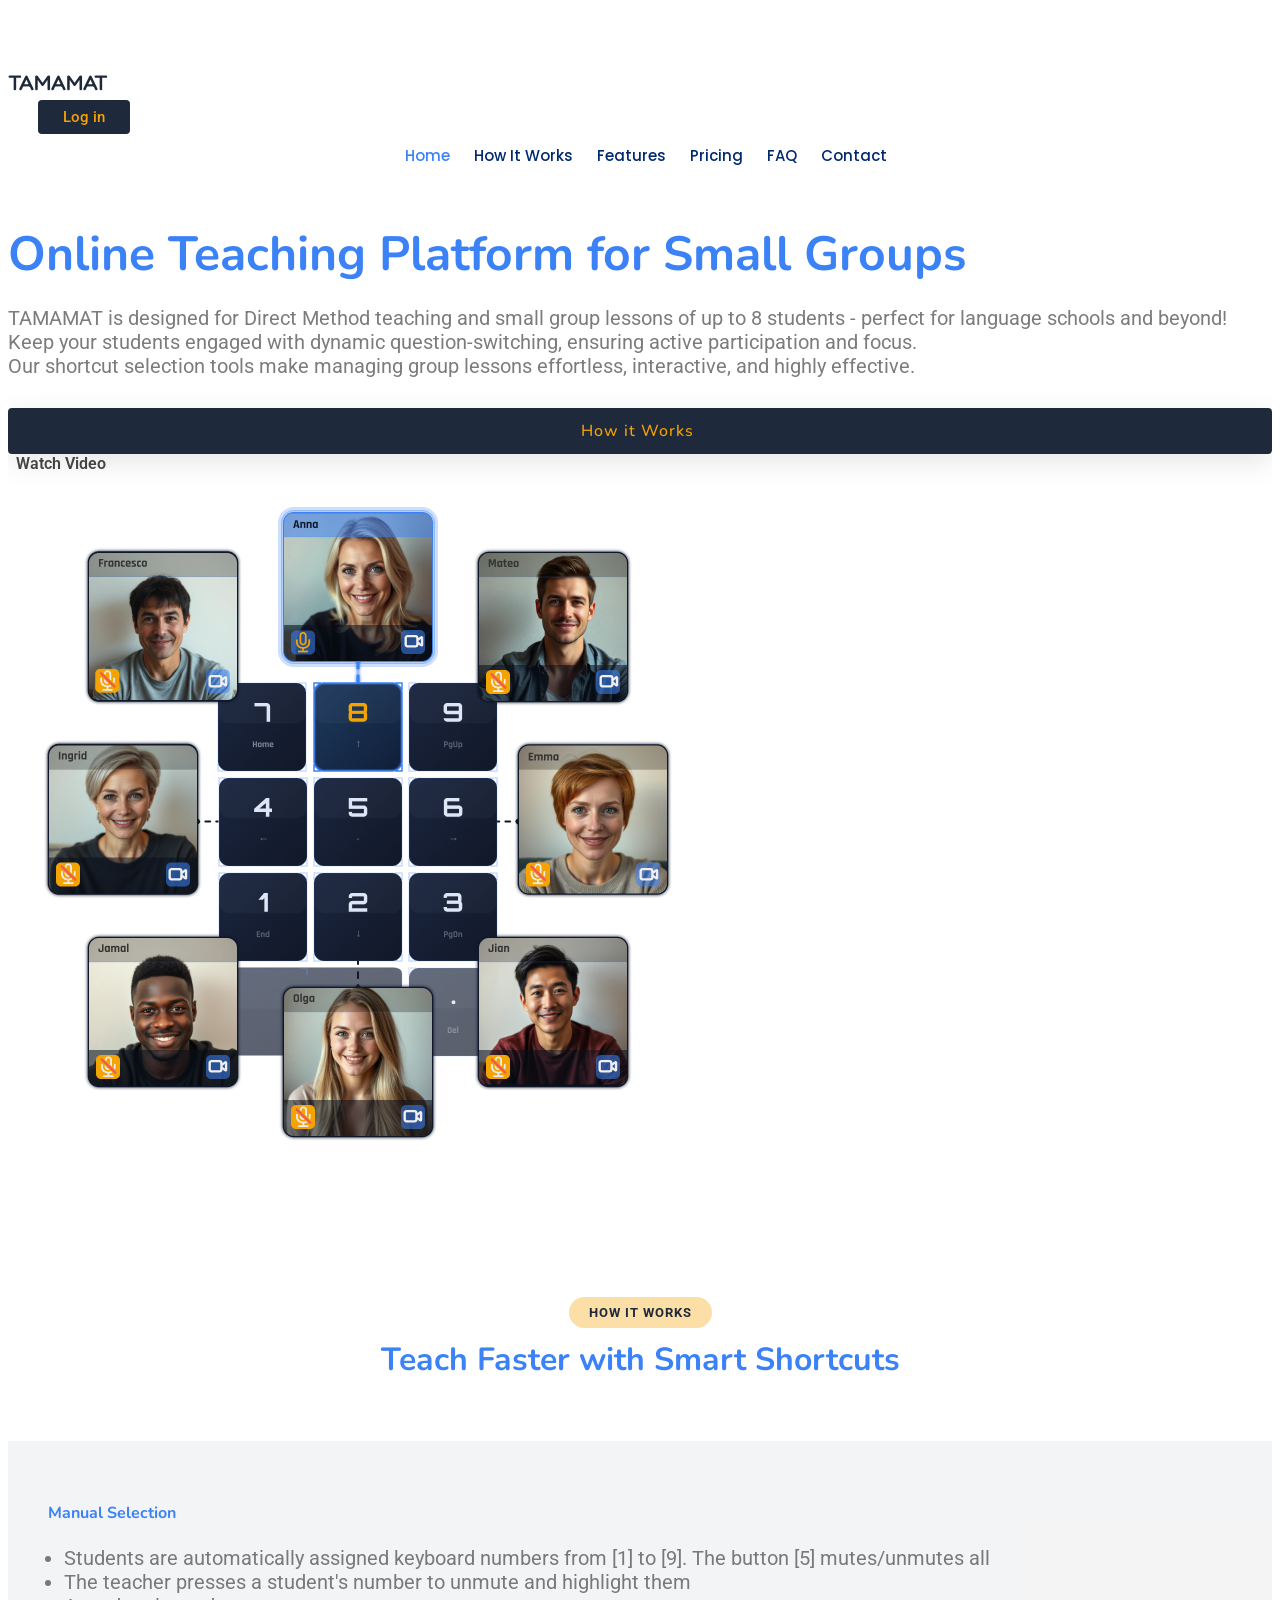
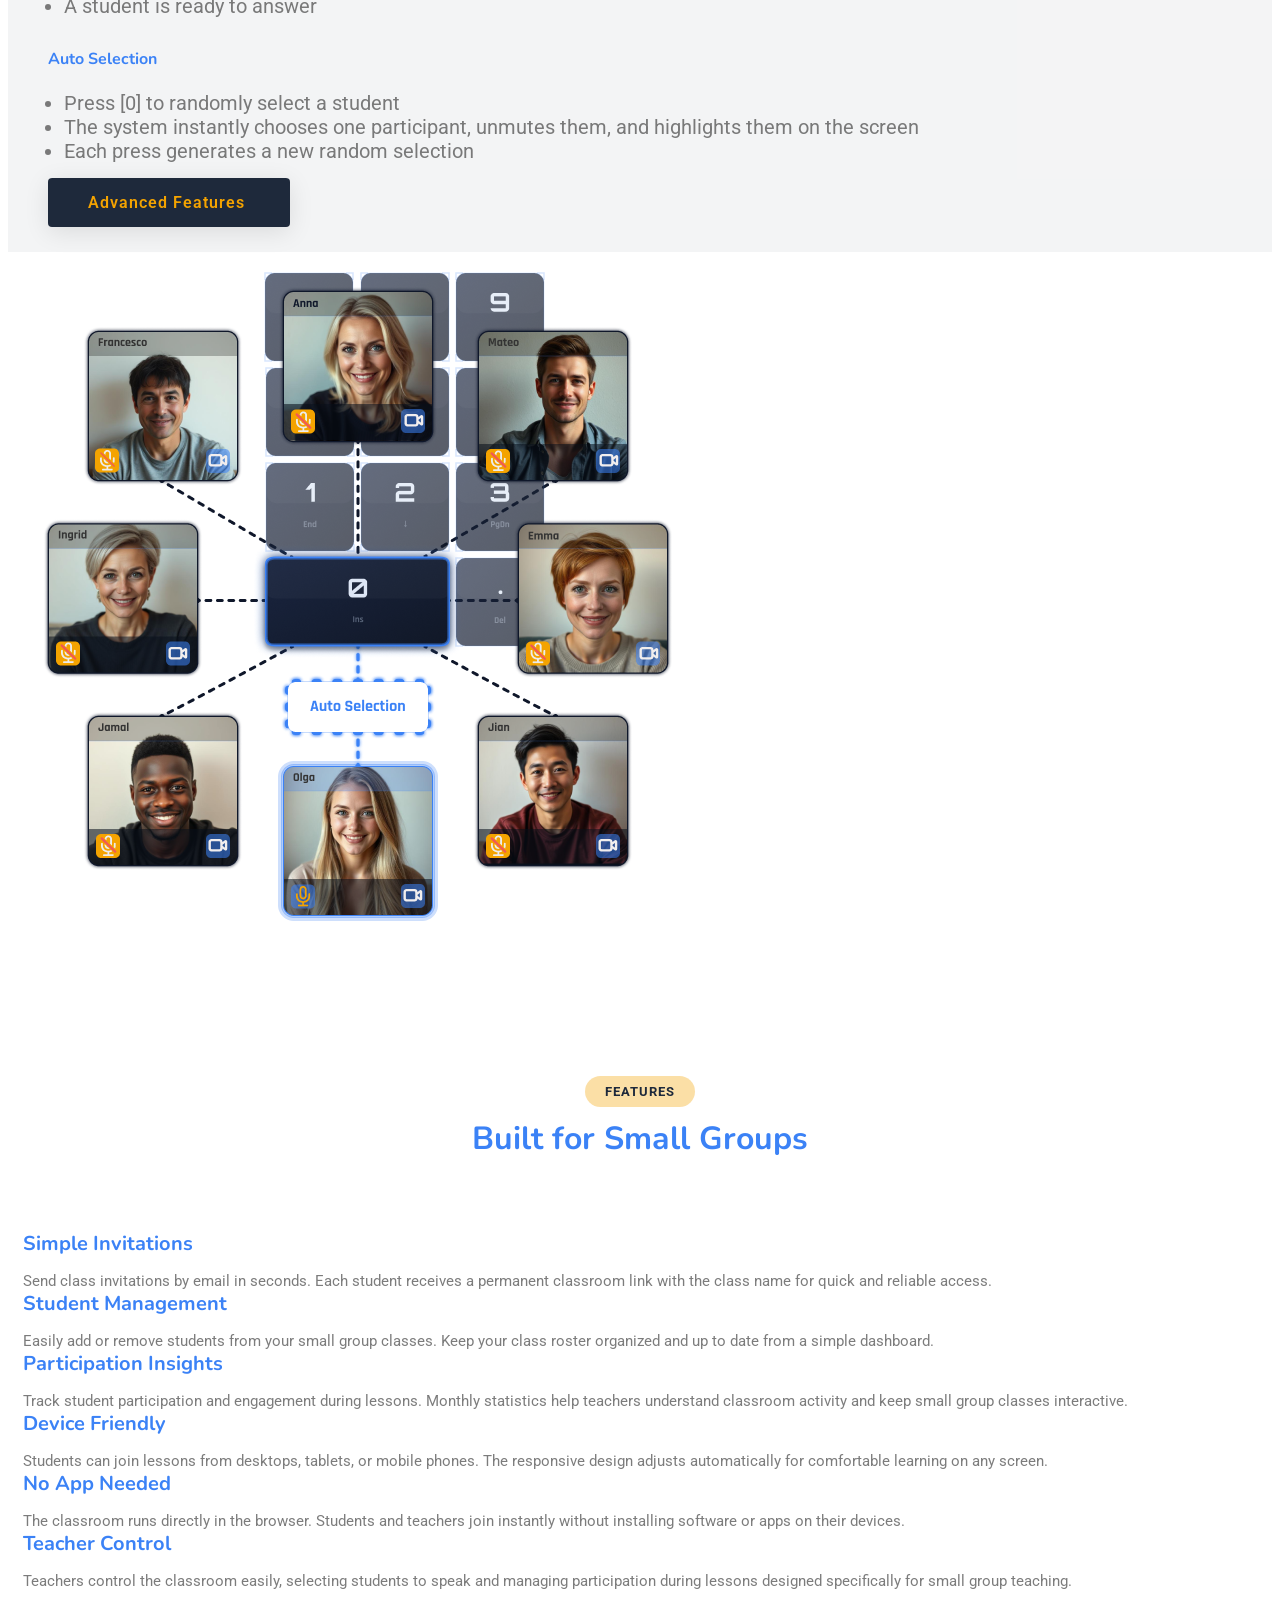
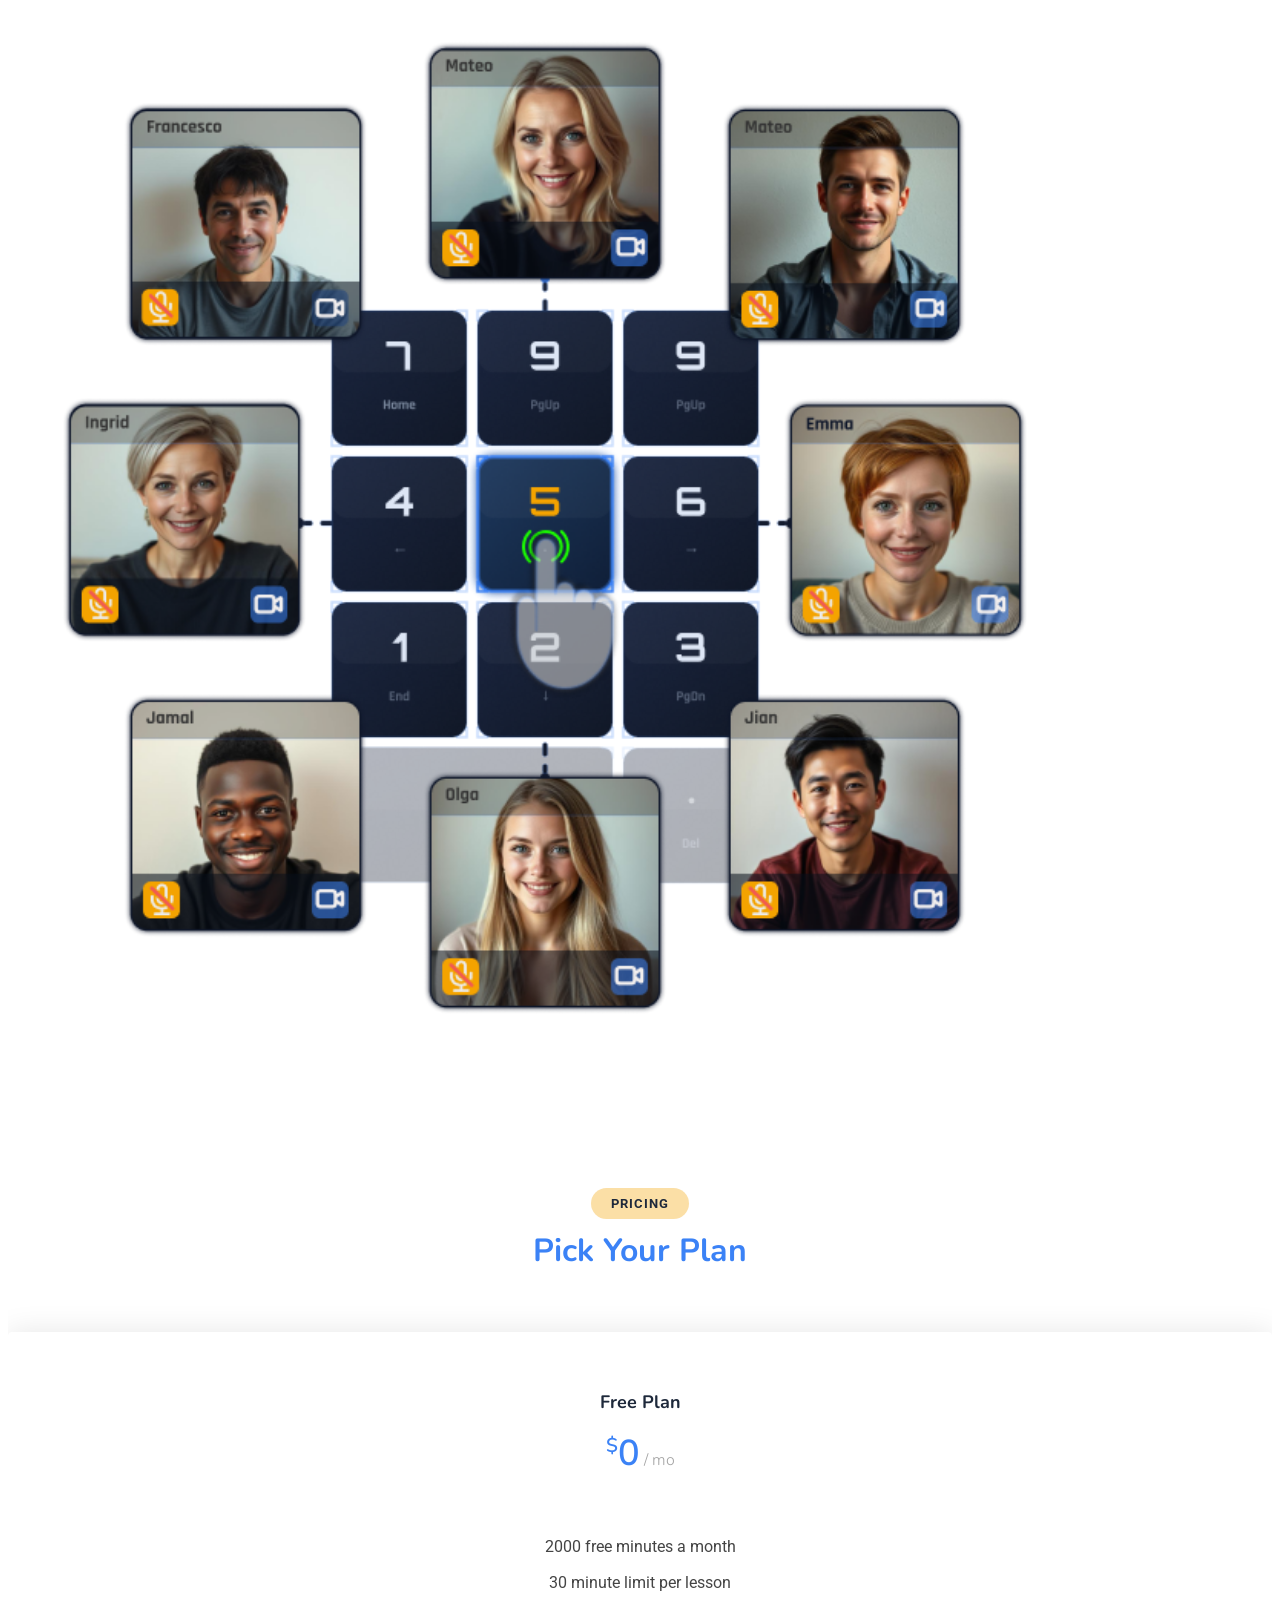
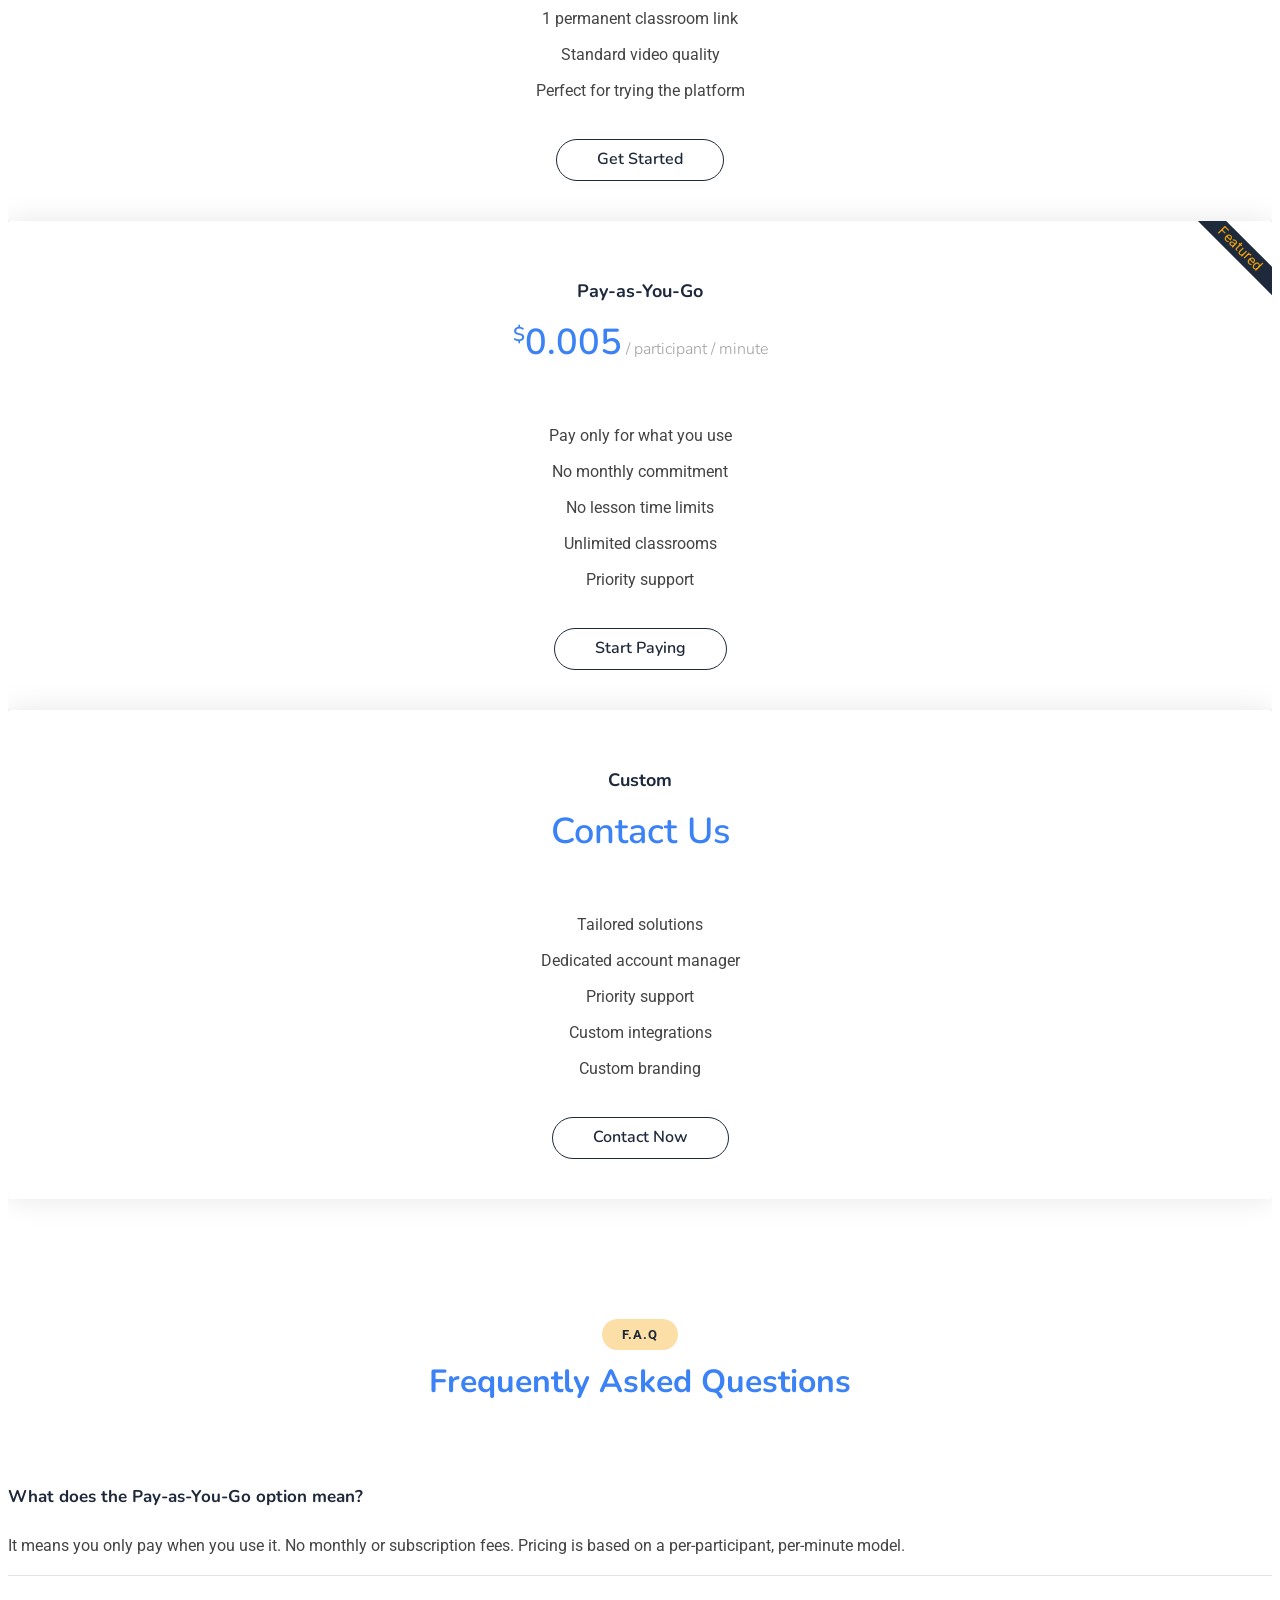
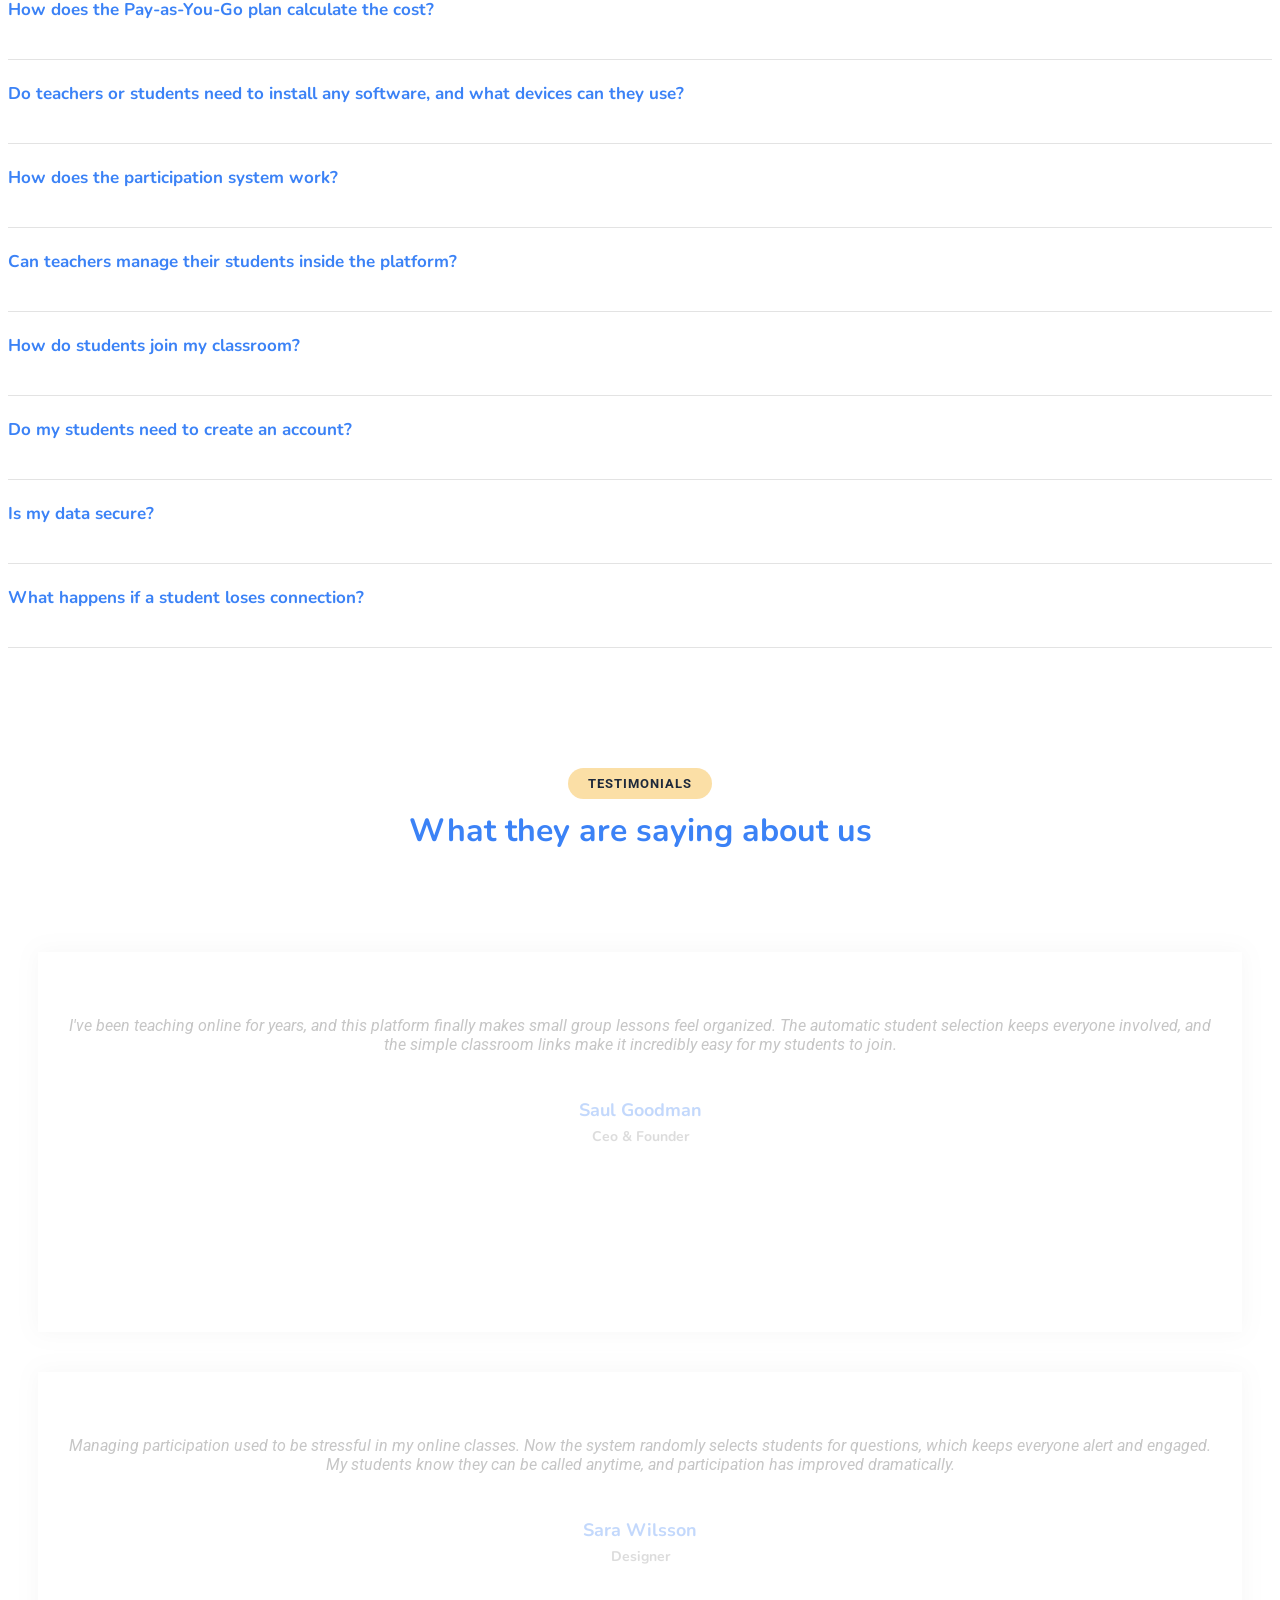
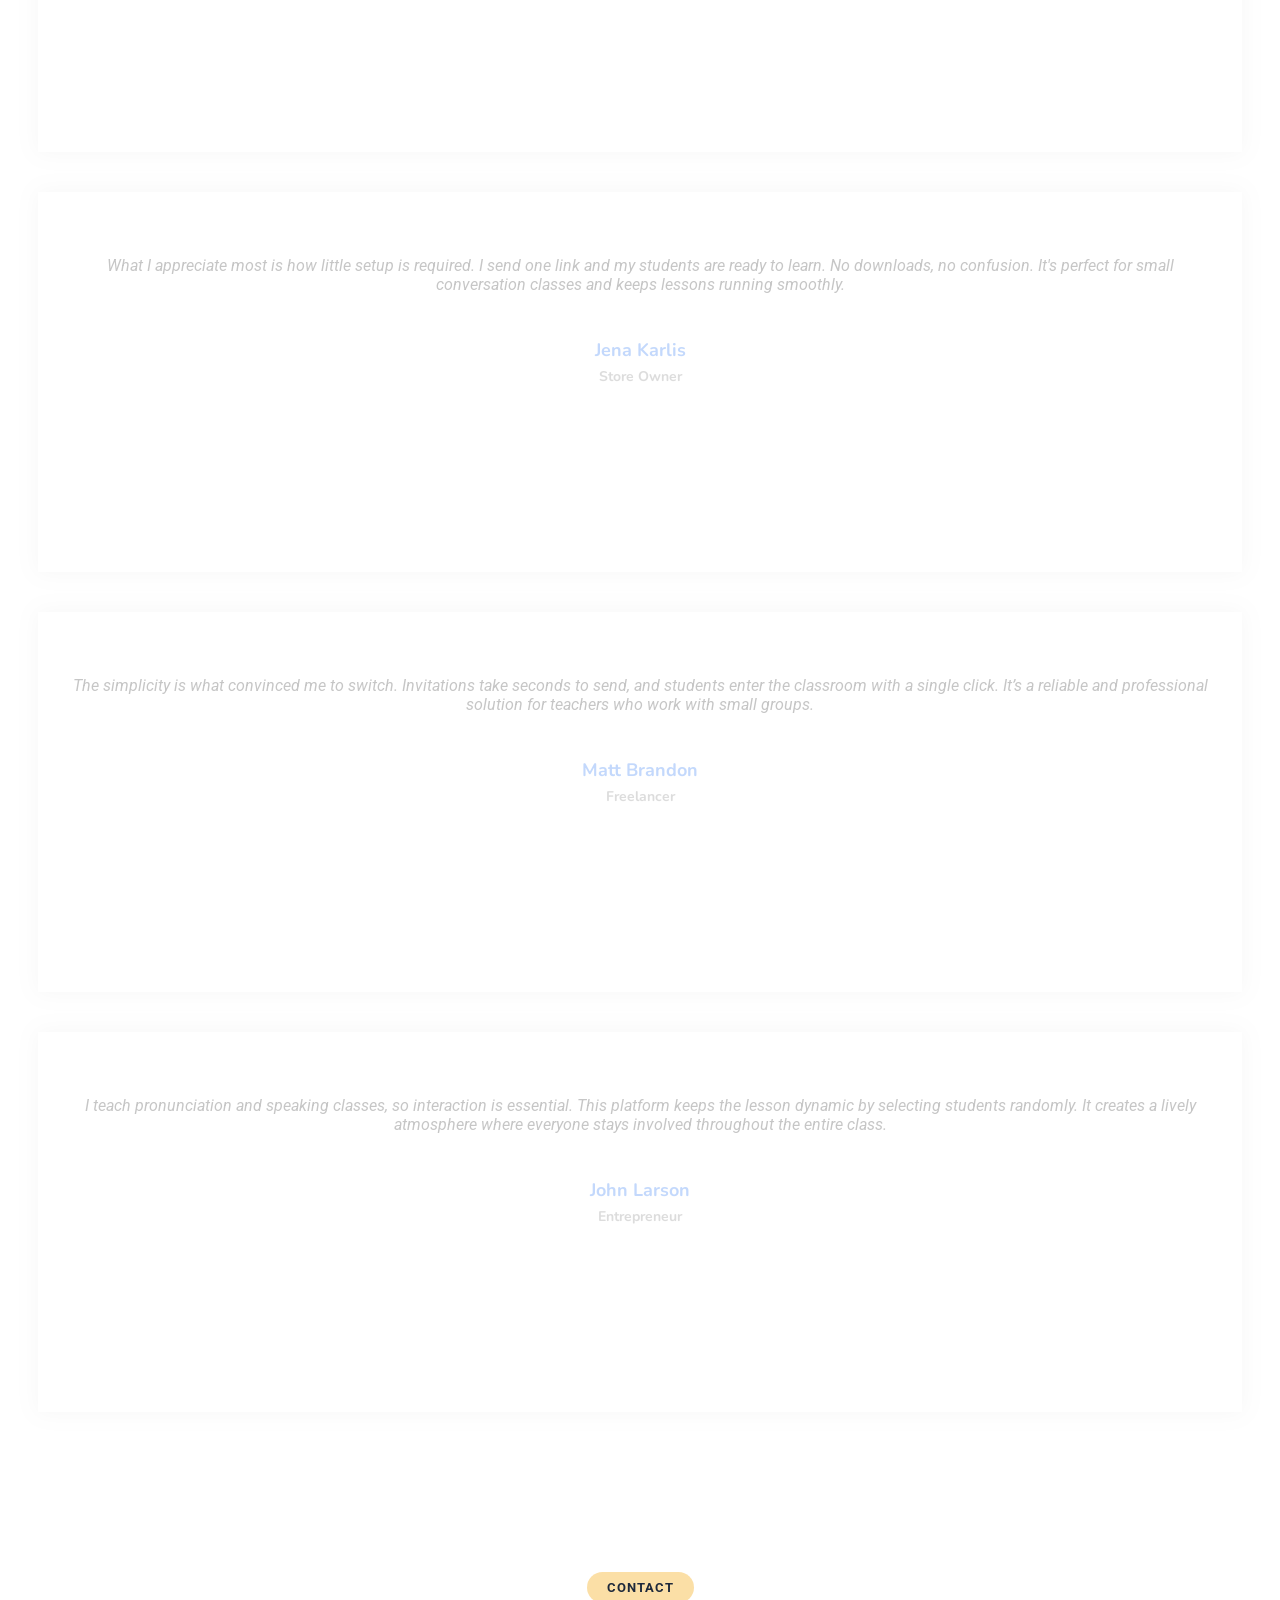
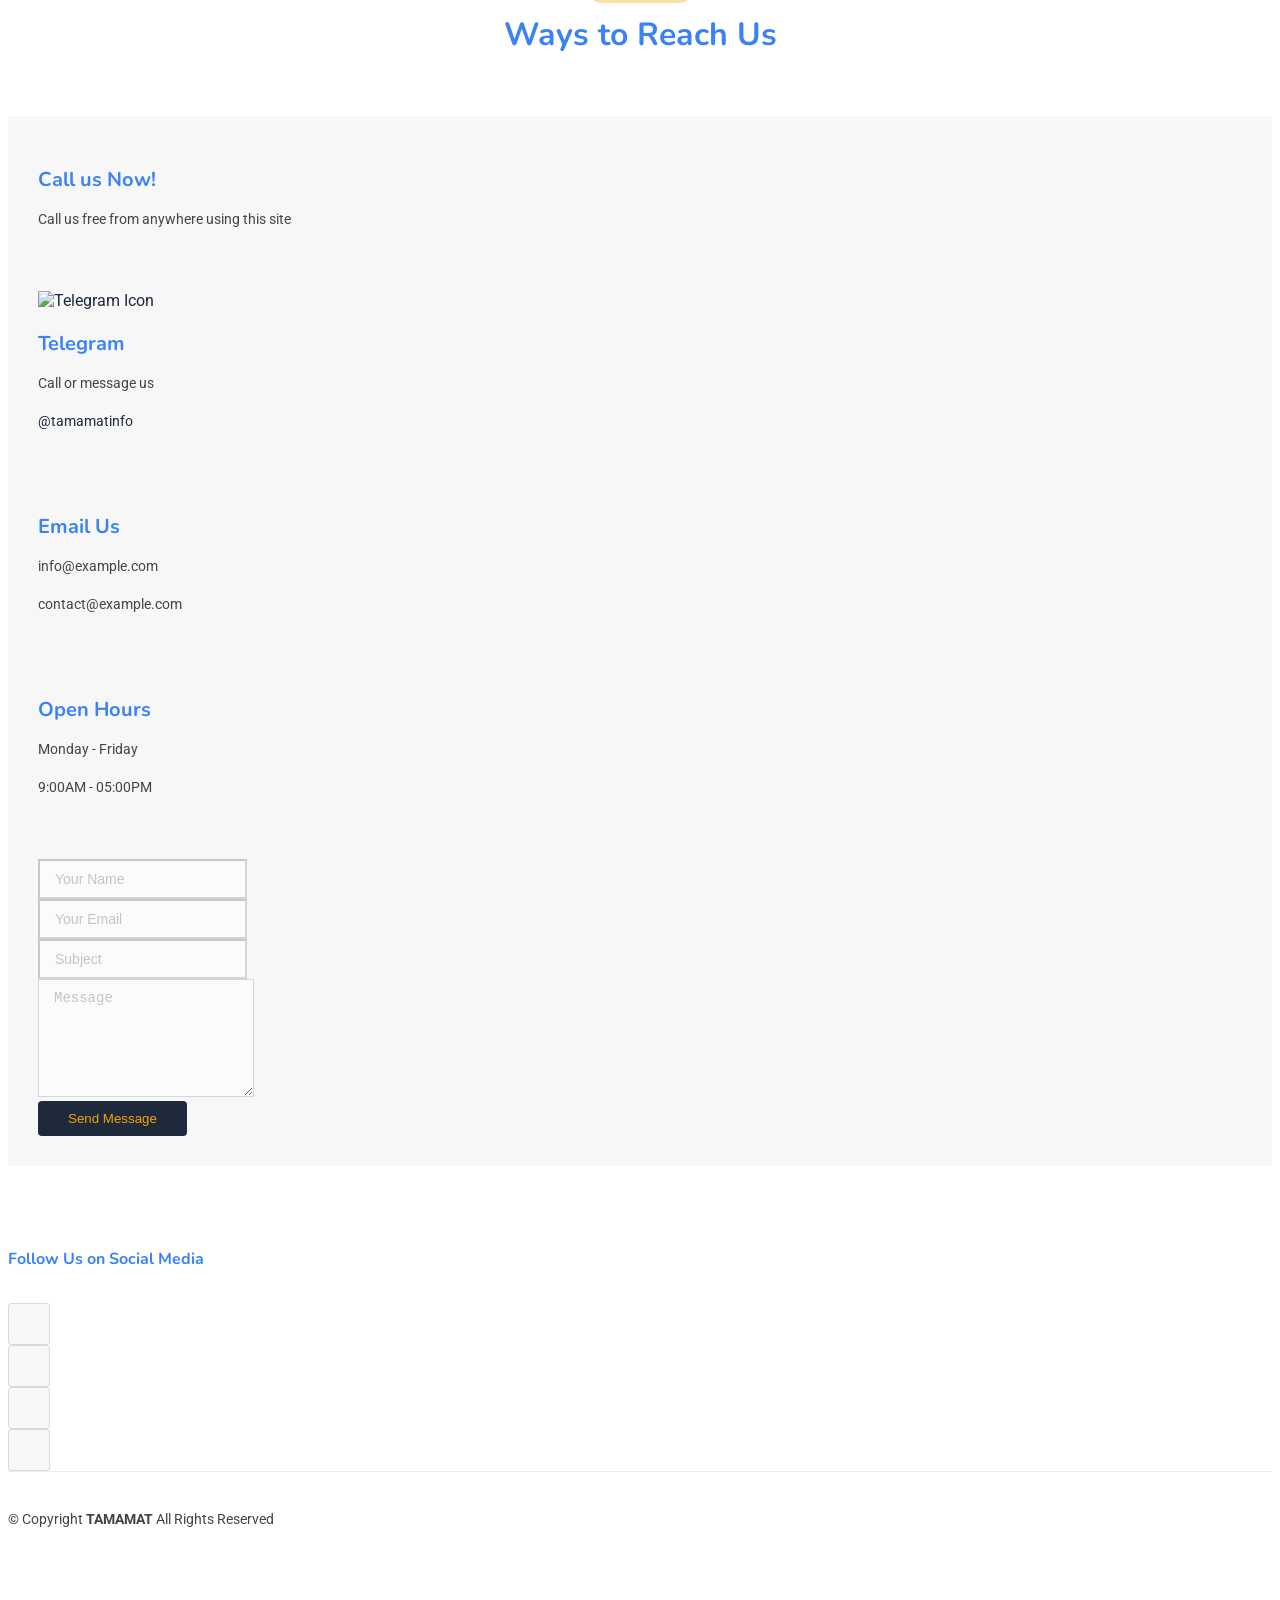
==== commit 8d91b3da: "update index-dev.html" ====
--- a/index-dev.html
+++ b/index-dev.html
@@ -578,7 +578,7 @@
 </script>
 <!--/ CallmeWidget Placeholder-->
                   <h3>Call us Now!</h3>
-                  <p>Calls Are Free</p>
+                  <p>Call us free from anywhere using this site</p>
                 </div>
 
                 
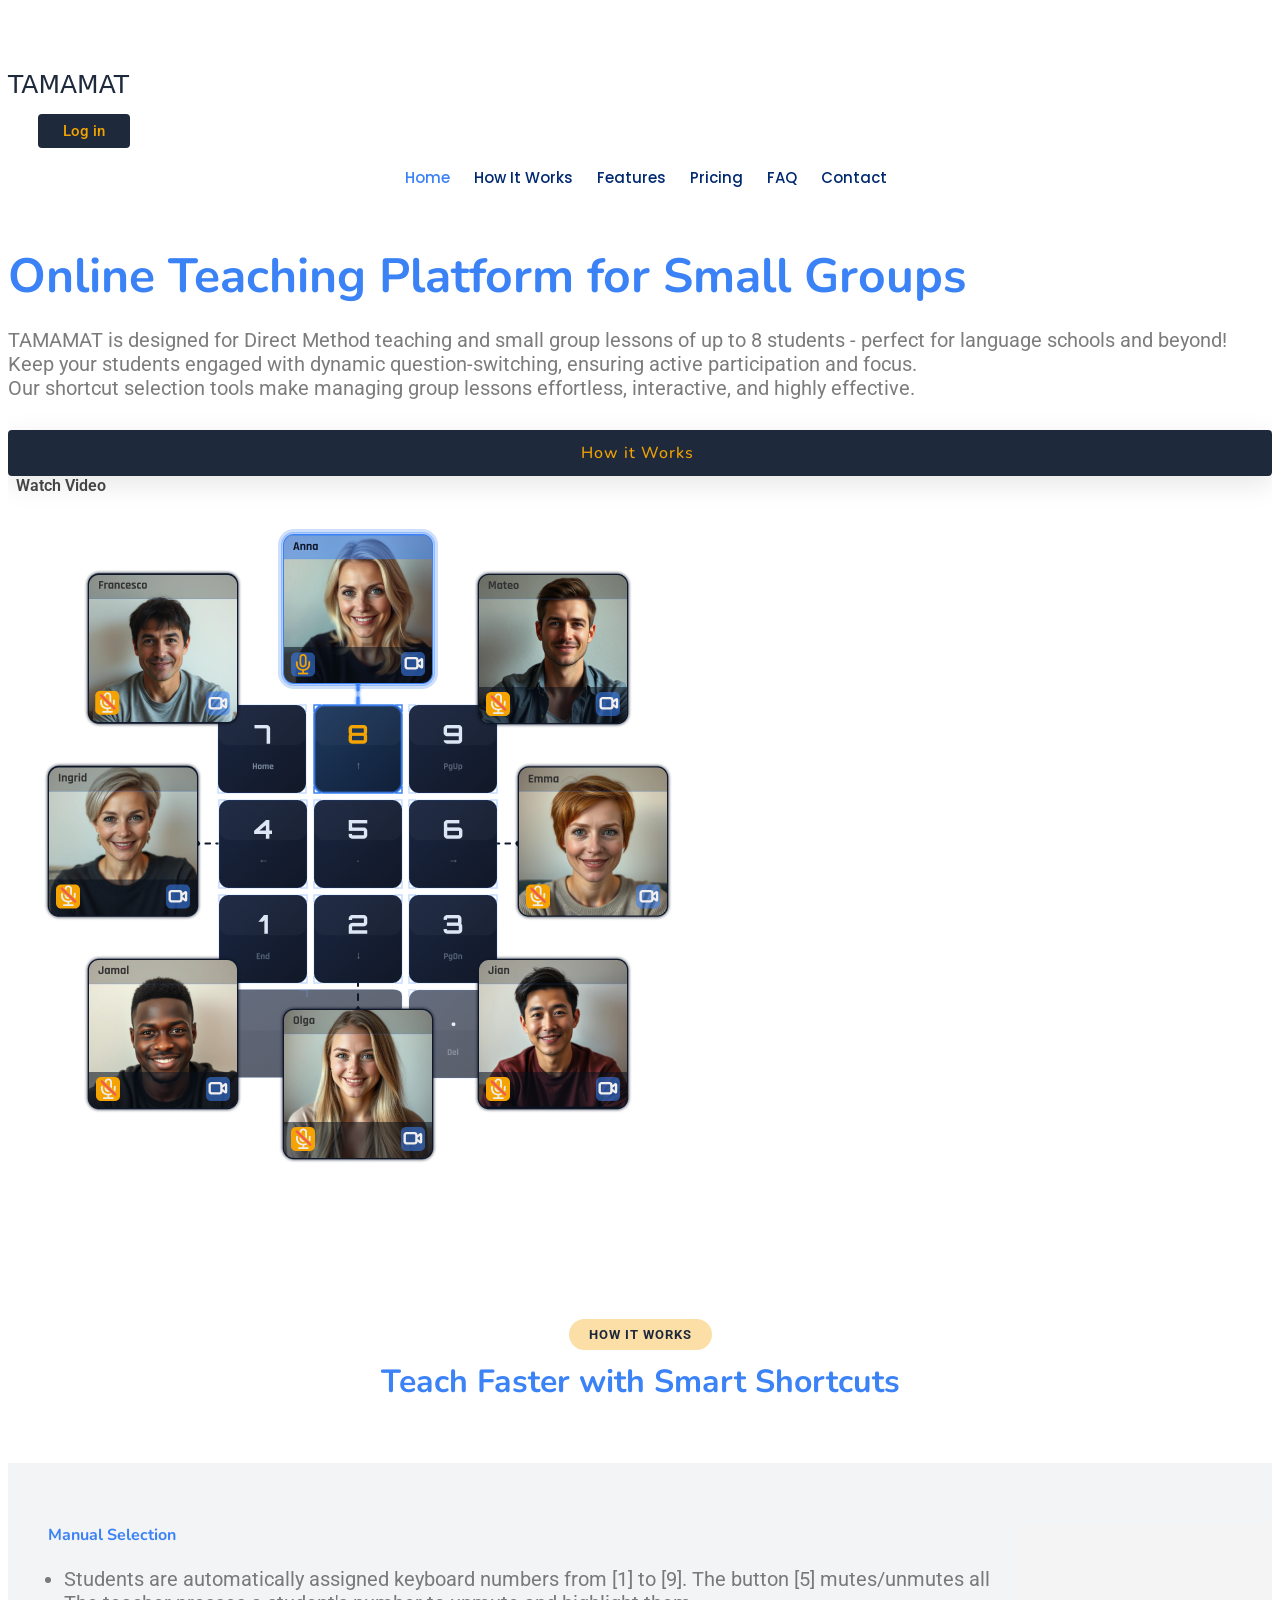
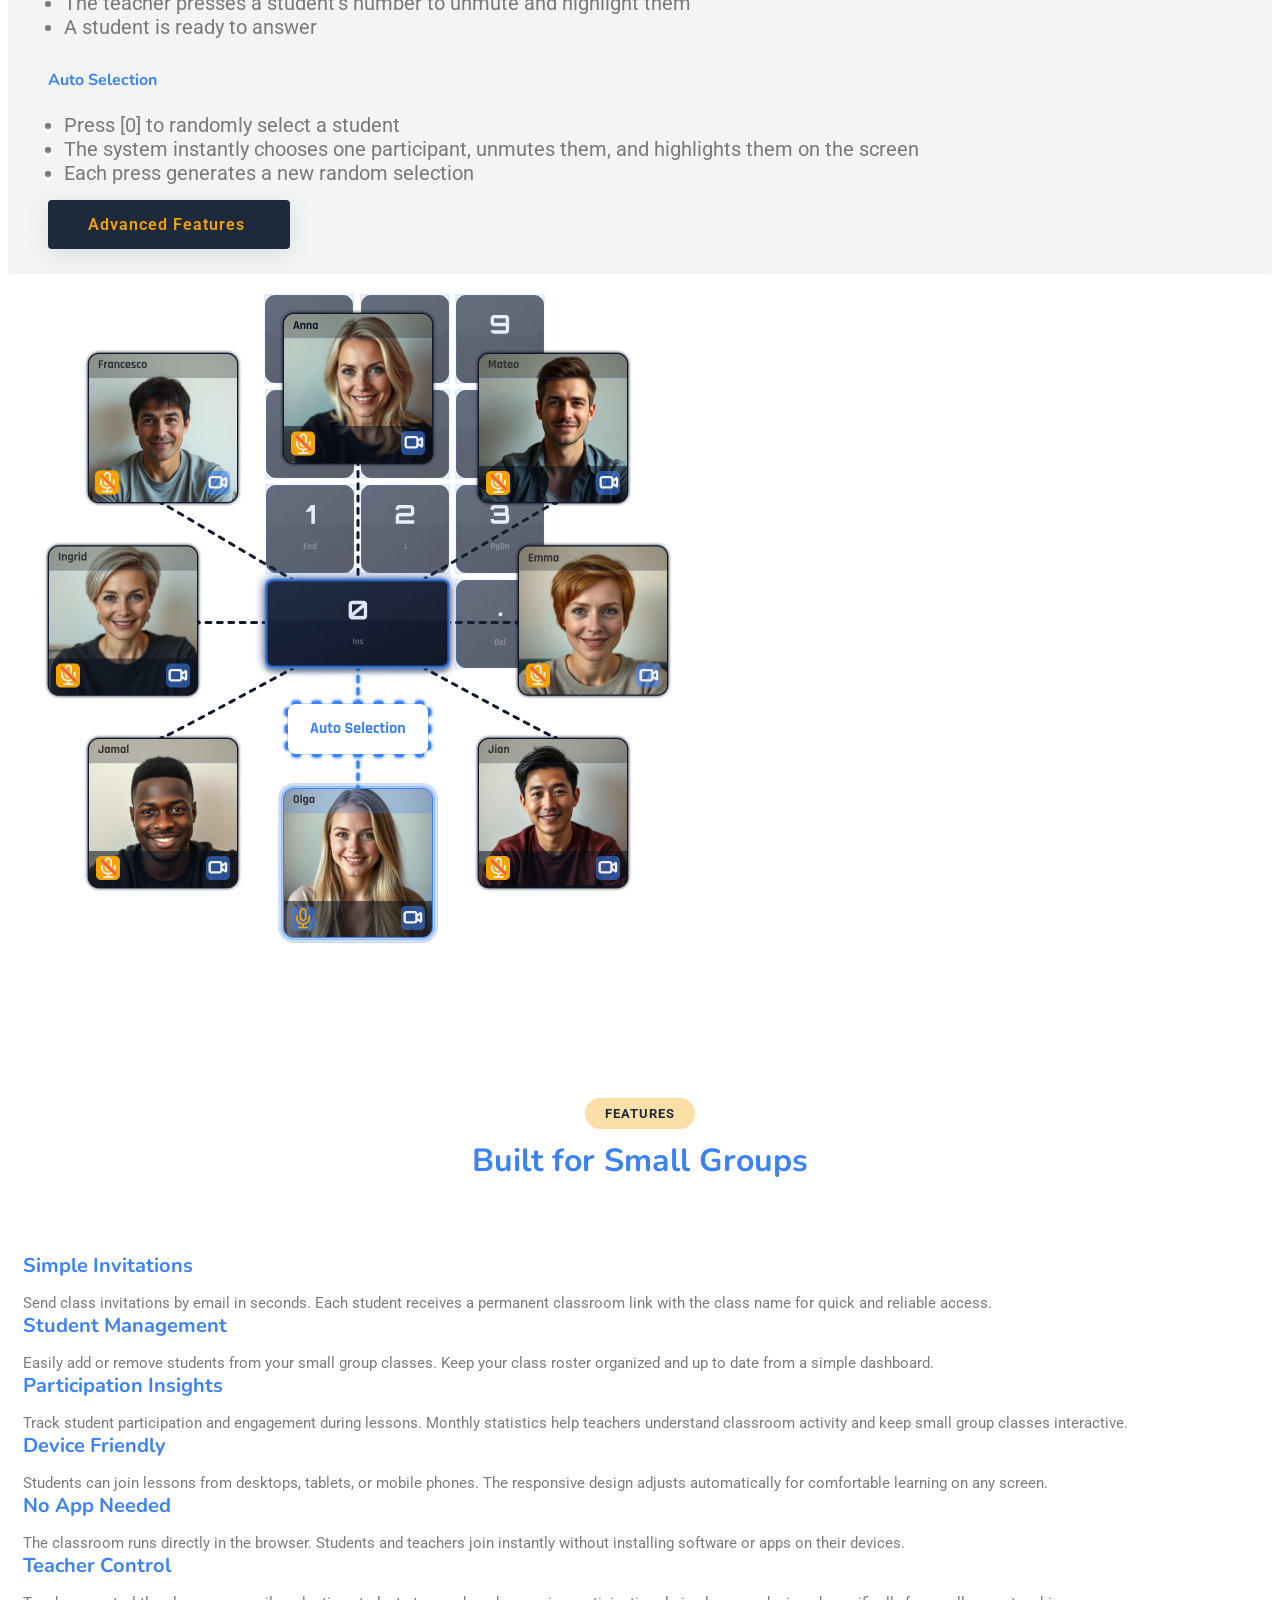
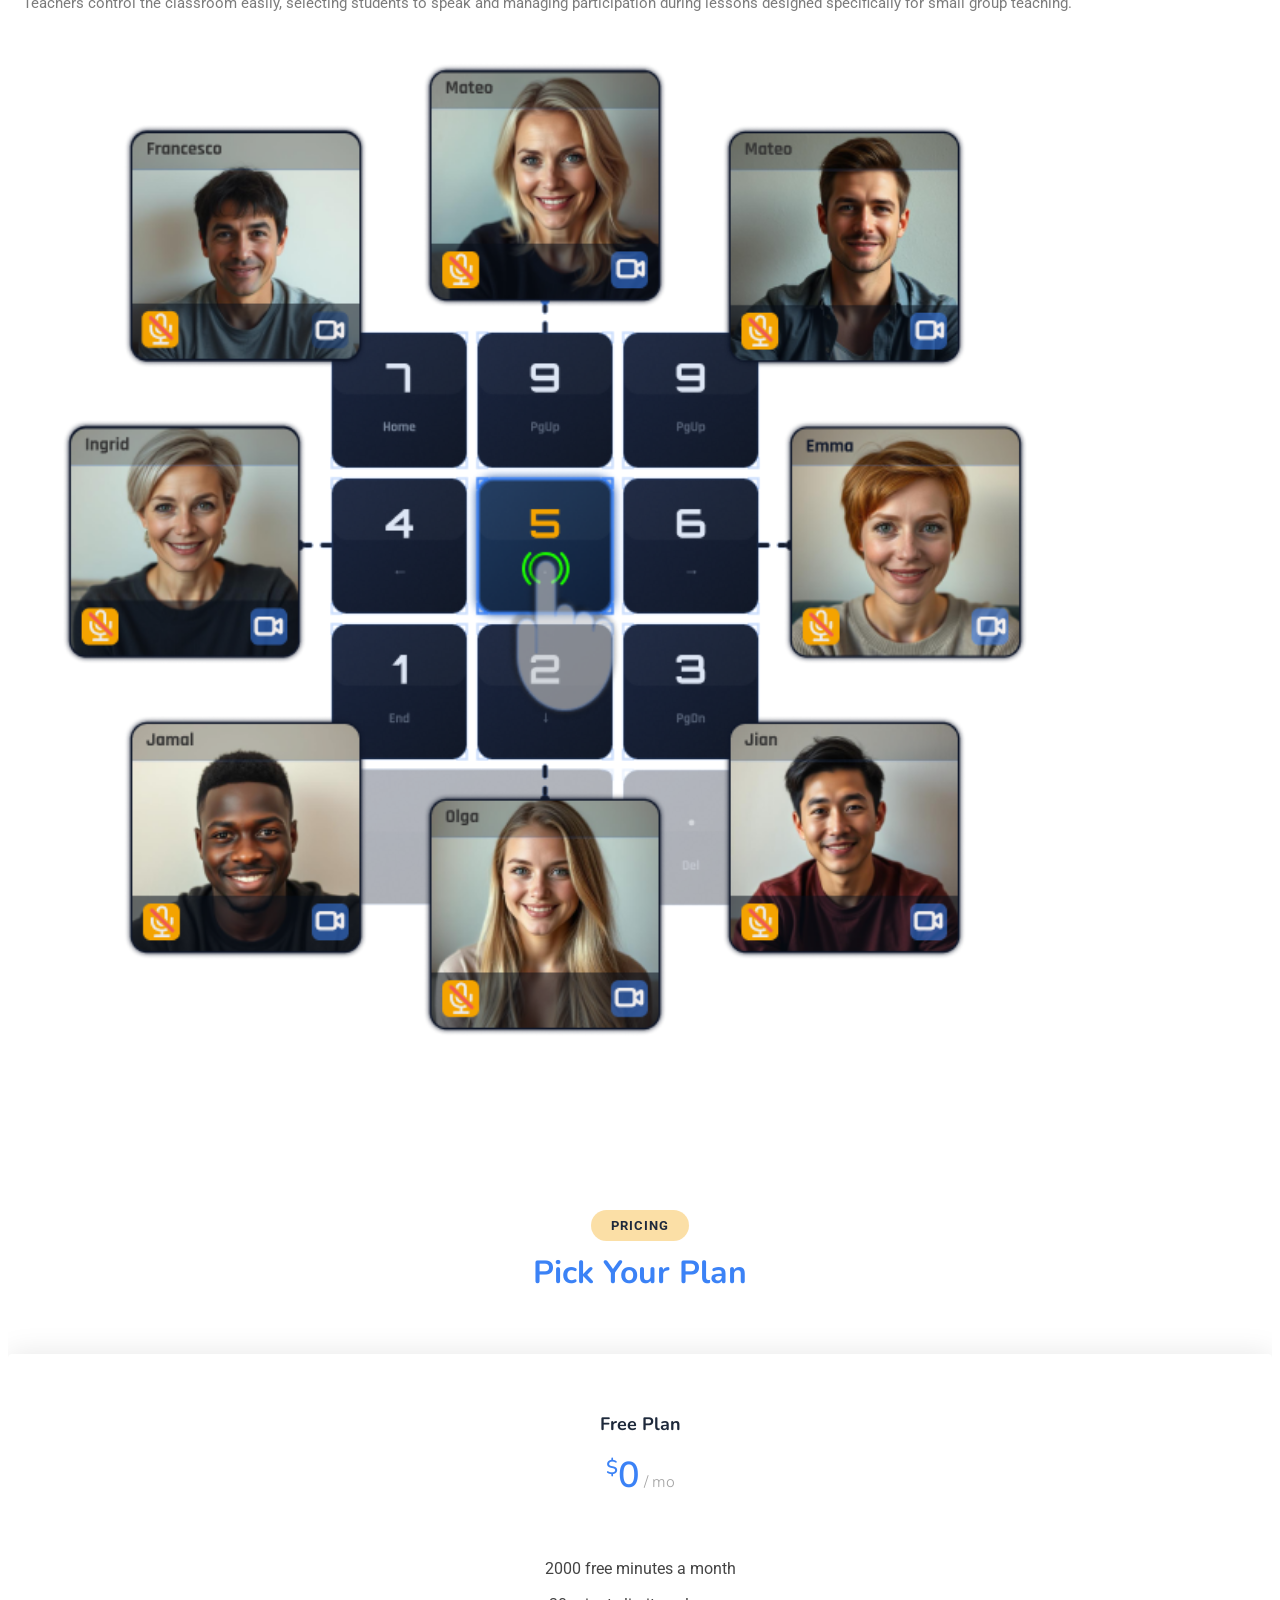
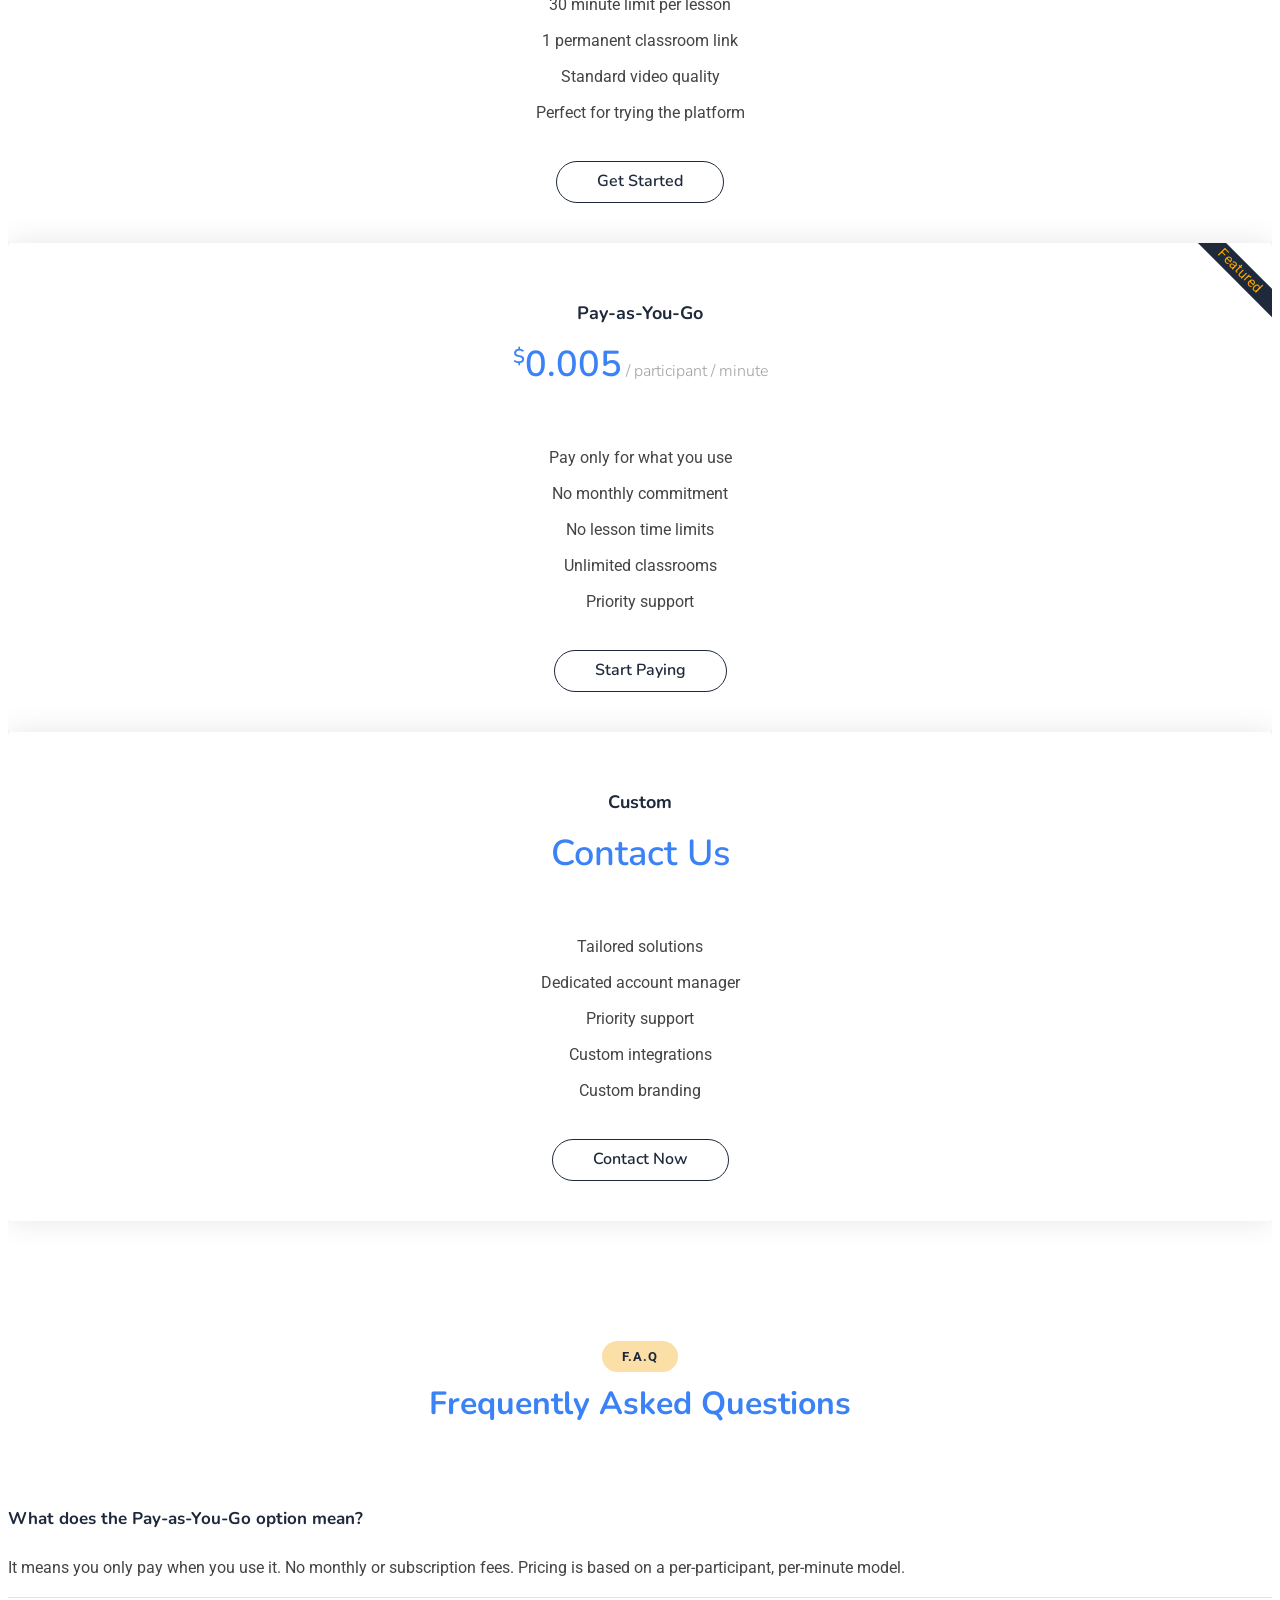
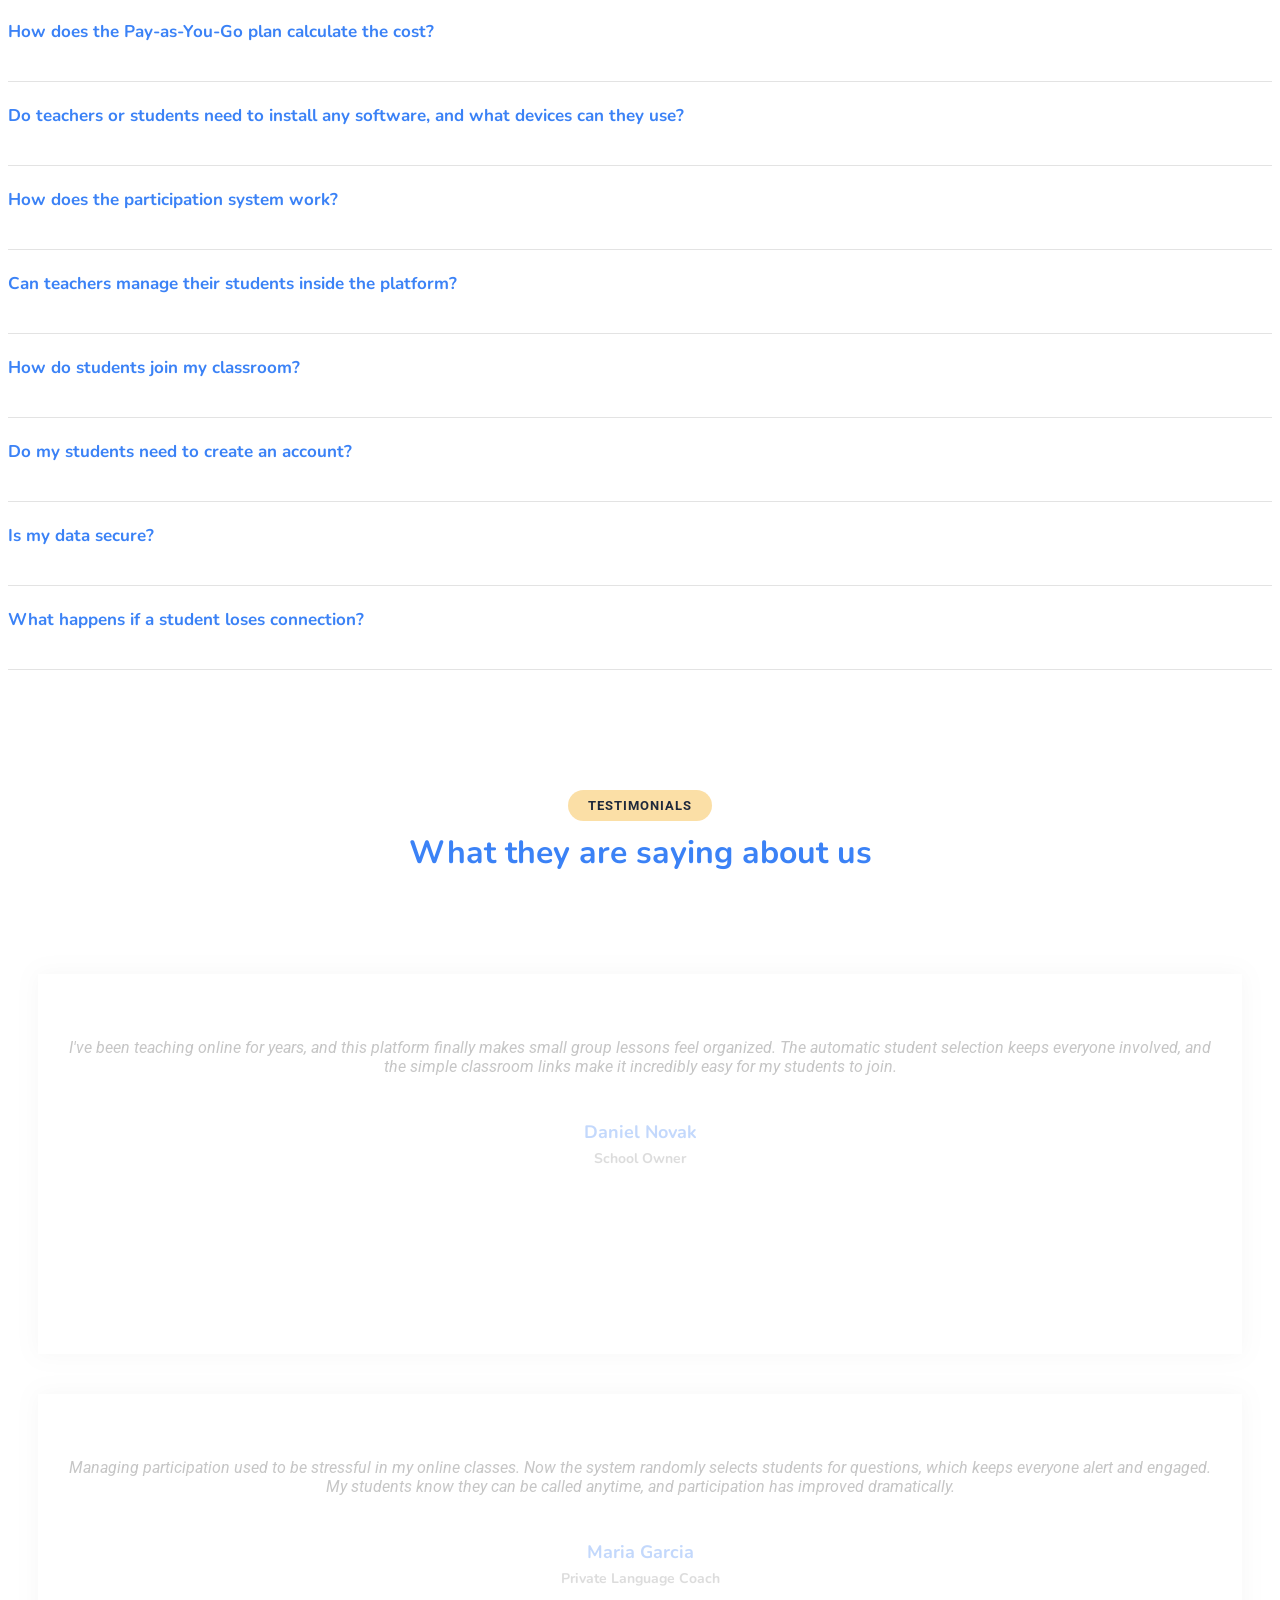
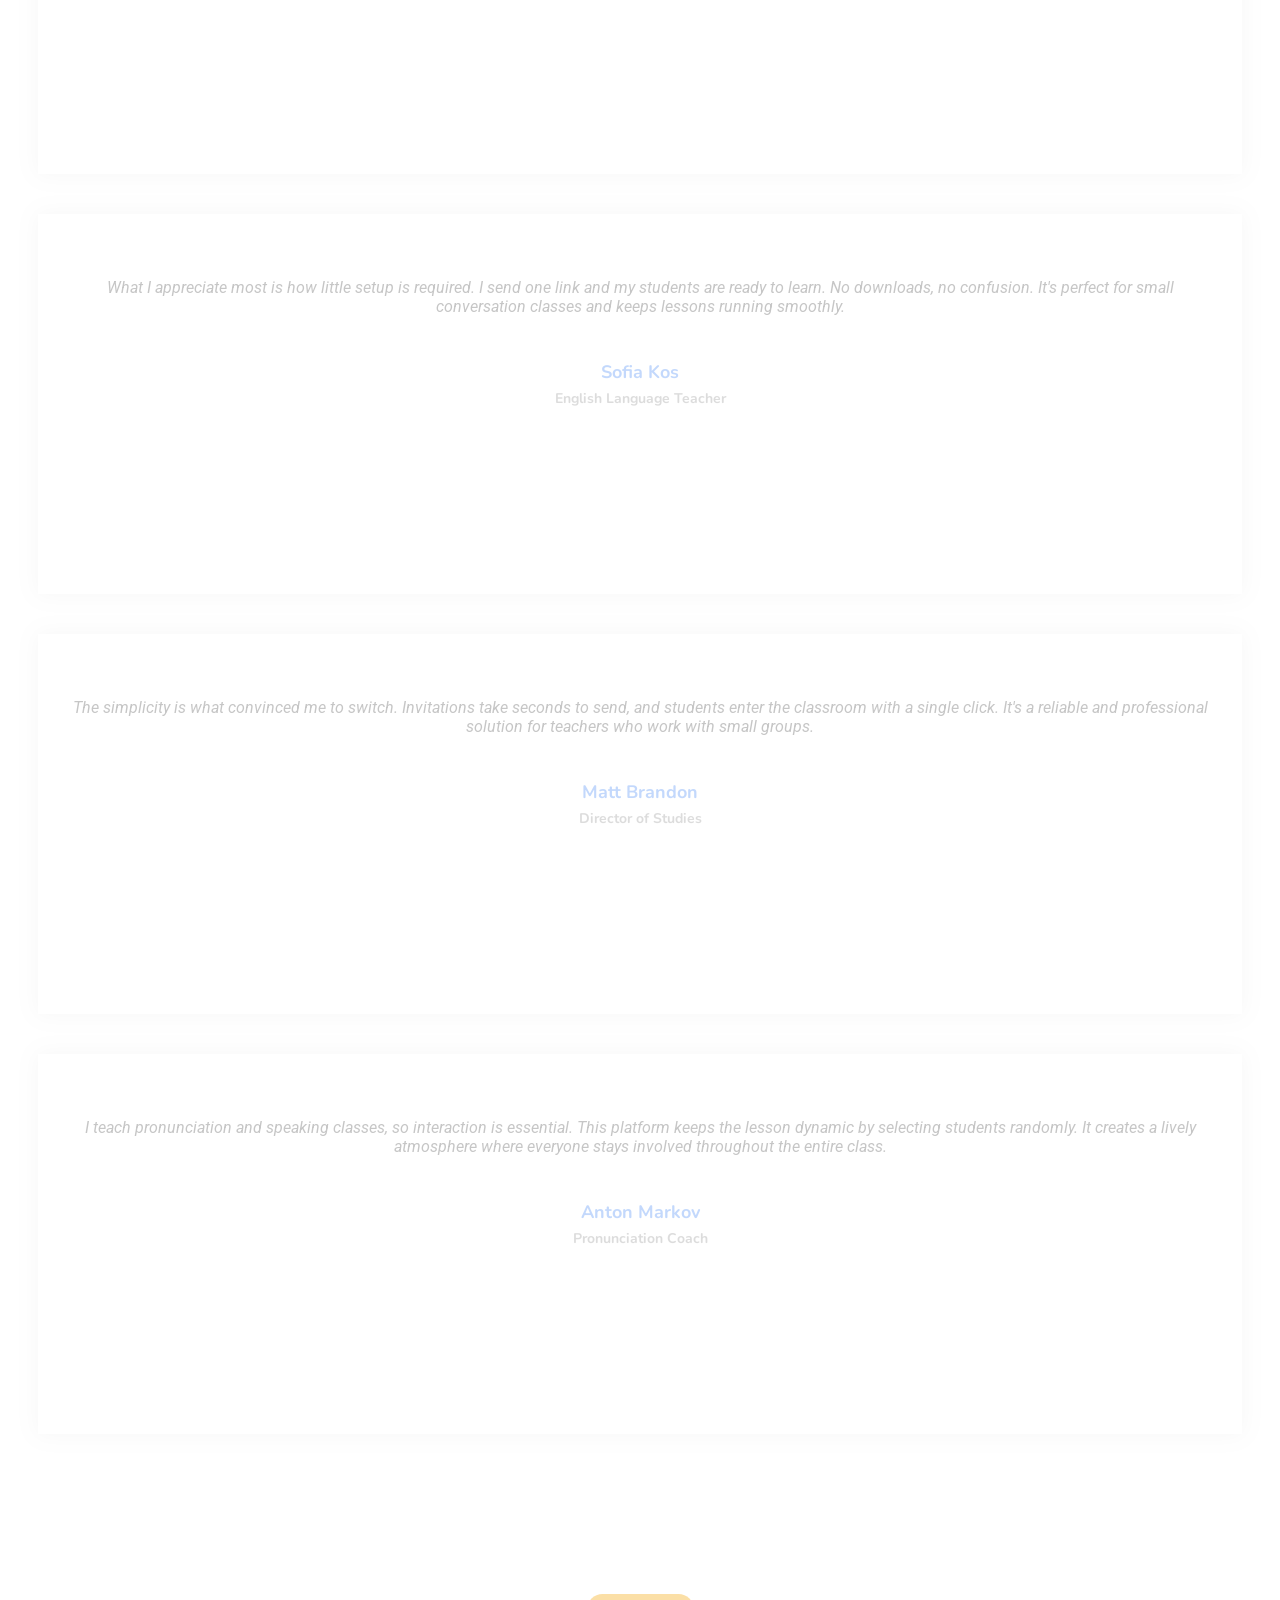
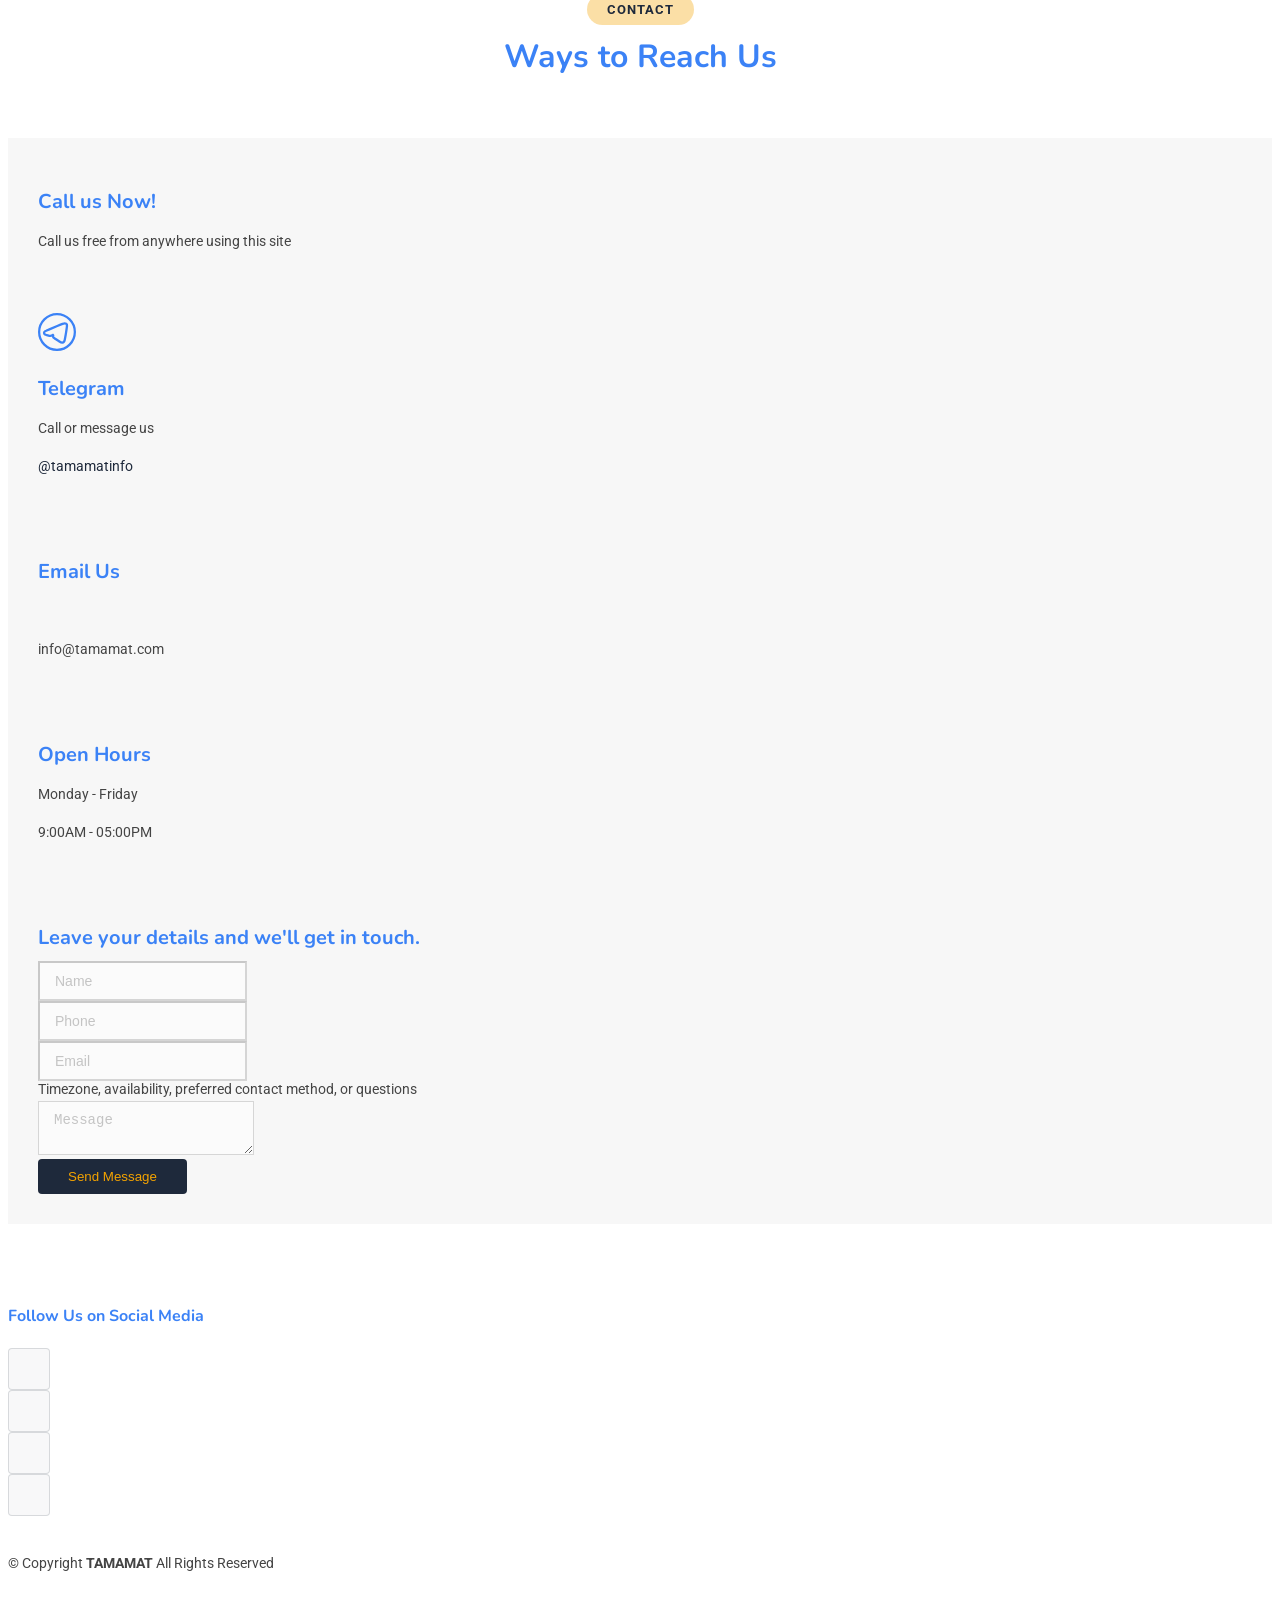
==== commit 5e1b6a70: "SiteV2 Upload" ====
--- a/index-dev.html
+++ b/index-dev.html
@@ -1,640 +1,936 @@
-<!DOCTYPE html>
+<!doctype html>
 <html lang="en">
-
-<head>
-  <meta charset="utf-8">
-  <meta content="width=device-width, initial-scale=1.0" name="viewport">
-  <title>Online Teaching Platform for Small Groups | TAMAMAT</title>
-  <meta name="description" content="Run live small-group lessons with full teacher control. Video classrooms designed for focused learning, moderation tools, and real interaction.">
-  <meta name="keywords" content="small group video classrooms, online teaching platform, video classes for teachers, virtual classroom for small groups, interactive online lessons, teacher controlled video classroom, online tutoring platform, live video lessons, English teaching platform, classroom moderation tools">
-  <!-- Favicons -->
-  <link href="assets/img/favicon.png" rel="icon">
-  <link href="assets/img/apple-touch-icon.png" rel="apple-touch-icon">
-
-  <!-- Fonts -->
-  <link href="https://fonts.googleapis.com" rel="preconnect">
-  <link href="https://fonts.gstatic.com" rel="preconnect" crossorigin>
-  <link href="https://fonts.googleapis.com/css2?family=Roboto:ital,wght@0,100;0,300;0,400;0,500;0,700;0,900;1,100;1,300;1,400;1,500;1,700;1,900&family=Poppins:ital,wght@0,100;0,200;0,300;0,400;0,500;0,600;0,700;0,800;0,900;1,100;1,200;1,300;1,400;1,500;1,600;1,700;1,800;1,900&family=Nunito:ital,wght@0,200;0,300;0,400;0,500;0,600;0,700;0,800;0,900;1,200;1,300;1,400;1,500;1,600;1,700;1,800;1,900&display=swap" rel="stylesheet">
-
-<!-- Uncial Antiqua Font -->  
-<link href="https://fonts.googleapis.com/css2?family=Uncial+Antiqua&display=swap" rel="stylesheet">
+  <head>
+    <meta charset="utf-8" />
+    <meta content="width=device-width, initial-scale=1.0" name="viewport" />
+    <title>Online Teaching Platform for Small Groups | TAMAMAT</title>
+    <meta
+      name="description"
+      content="Run live small-group lessons with full teacher control. Video classrooms designed for focused learning, moderation tools, and real interaction."
+    />
+    <meta
+      name="keywords"
+      content="small group video classrooms, online teaching platform, video classes for teachers, virtual classroom for small groups, interactive online lessons, teacher controlled video classroom, online tutoring platform, live video lessons, English teaching platform, classroom moderation tools"
+    />
+    <!-- Favicons -->
+    <link href="assets/img/favicon.png" rel="icon" />
+    <link href="assets/img/apple-touch-icon.png" rel="apple-touch-icon" />
+
+    <!-- Fonts -->
+    <link href="https://fonts.googleapis.com" rel="preconnect" />
+    <link href="https://fonts.gstatic.com" rel="preconnect" crossorigin />
+    <link
+      href="https://fonts.googleapis.com/css2?family=Roboto:ital,wght@0,100;0,300;0,400;0,500;0,700;0,900;1,100;1,300;1,400;1,500;1,700;1,900&family=Poppins:ital,wght@0,100;0,200;0,300;0,400;0,500;0,600;0,700;0,800;0,900;1,100;1,200;1,300;1,400;1,500;1,600;1,700;1,800;1,900&family=Nunito:ital,wght@0,200;0,300;0,400;0,500;0,600;0,700;0,800;0,900;1,200;1,300;1,400;1,500;1,600;1,700;1,800;1,900&display=swap"
+      rel="stylesheet"
+    />
+
+
     <!-- Fredoka Font -->
-    <link href="https://fonts.googleapis.com/css2?family=Fredoka:wght@300..700&display=swap" rel="stylesheet">
-  <!-- Vendor CSS Files -->
-  <link href="assets/vendor/bootstrap/css/bootstrap.min.css" rel="stylesheet">
-  <link href="assets/vendor/bootstrap-icons/bootstrap-icons.css" rel="stylesheet">
-  <link href="assets/vendor/aos/aos.css" rel="stylesheet">
-  <link href="assets/vendor/glightbox/css/glightbox.min.css" rel="stylesheet">
-  <link href="assets/vendor/swiper/swiper-bundle.min.css" rel="stylesheet">
-  
-  <!-- Main CSS File -->
-  <link href="assets/css/main.css" rel="stylesheet">
-
-  <!-- CallMeWidget CSS -->
-  <link href="assets/callmewidget/style.min.css" rel="stylesheet" />
-  <!-- Callback Widget CSS -->
-  <link href="assets/callbackwidget/zcallback_widget.css" rel="stylesheet">
-</head>
-
-<body class="index-page">
-
-  <header id="header" class="header d-flex align-items-center fixed-top">
-    <div class="container-fluid container-xl position-relative d-flex align-items-center">
-
-      <a href="index.html" class="logo d-flex align-items-center me-auto">
-        <!-- Uncomment the line below if you also wish to use an image logo -->
-        <img src="assets/img/TAMAMAT-Logo.svg" alt="">
-        <h1 class="sitename site-title">TAMAMAT</h1>
-      </a>
-
-      <nav id="navmenu" class="navmenu">
-        <ul>
-          <li><a href="#home" class="active">Home<br></a></li>
-          <li><a href="#how-it-works">How It Works</a></li>
-          <li><a href="#features">Features</a></li>
-          <li><a href="#pricing">Pricing</a></li>
-          <li><a href="#faq">FAQ</a></li>
-<li><a href="#contact">Contact</a></li>
-        </ul>
-        <i class="mobile-nav-toggle d-xl-none bi bi-list"></i>
-      </nav>
-
-      <a class="btn-getstarted flex-md-shrink-0" href="index.html#about">Log in</a>
-
-    </div>
-  </header>
-
-  <main class="main">
-
-    <!-- Home -->
-    <section id="home" class="hero section">
-
-      <div class="container">
-        <div class="row gy-4">
-          <div class="col-lg-6 order-2 order-lg-1 d-flex flex-column justify-content-center">
-            <h1 data-aos="fade-up">Online Teaching Platform for Small Groups</h1><br>
-            <p data-aos="fade-up" data-aos-delay="100">TAMAMAT is designed for Direct Method teaching and small group lessons of up to 8 students - perfect for language schools and beyond! Keep your students engaged with dynamic question-switching, ensuring active participation and focus.<br>
-Our shortcut selection tools make managing group lessons effortless, interactive, and highly effective.</p>
-            <div class="d-flex flex-column flex-md-row" data-aos="fade-up" data-aos-delay="200">
-              <a href="#how-it-works" class="btn-get-started">How it Works<i class="bi bi-arrow-down"></i></a>
-              <a href="https://www.youtube.com/watch?v=Y7f98aduVJ8" class="glightbox btn-watch-video d-flex align-items-center justify-content-center ms-0 ms-md-4 mt-4 mt-md-0"><i class="bi bi-play-circle"></i><span>Watch Video</span></a>
+    <link
+      href="https://fonts.googleapis.com/css2?family=Fredoka:wght@300..700&display=swap"
+      rel="stylesheet"
+    />
+    <!-- Vendor CSS Files -->
+    <link
+      href="assets/vendor/bootstrap/css/bootstrap.min.css"
+      rel="stylesheet"
+    />
+    <link
+      href="assets/vendor/bootstrap-icons/bootstrap-icons.css"
+      rel="stylesheet"
+    />
+    <link href="assets/vendor/aos/aos.css" rel="stylesheet" />
+    <link
+      href="assets/vendor/glightbox/css/glightbox.min.css"
+      rel="stylesheet"
+    />
+    <link href="assets/vendor/swiper/swiper-bundle.min.css" rel="stylesheet" />
+
+    <!-- Main CSS File -->
+    <link href="assets/css/main.css" rel="stylesheet" />
+
+    <!-- CallMeWidget CSS -->
+    <link href="assets/callmewidget/style.min.css" rel="stylesheet" />
+    <!-- Callback Widget CSS -->
+    <link href="assets/callbackwidget/zcallback_widget.css" rel="stylesheet" />
+  </head>
+
+  <body class="index-page">
+    <header id="header" class="header d-flex align-items-center fixed-top">
+      <div
+        class="container-fluid container-xl position-relative d-flex align-items-center"
+      >
+        <a href="index.html" class="logo d-flex align-items-center me-auto">
+          <!-- Uncomment the line below if you also wish to use an image logo -->
+          <img src="assets/img/TAMAMAT-Logo.svg" alt="" />
+          <h1 class="sitename site-title">TAMAMAT</h1>
+        </a>
+
+        <nav id="navmenu" class="navmenu">
+          <ul>
+            <li>
+              <a href="#home" class="active">Home<br /></a>
+            </li>
+            <li><a href="#how-it-works">How It Works</a></li>
+            <li><a href="#features">Features</a></li>
+            <li><a href="#pricing">Pricing</a></li>
+            <li><a href="#faq">FAQ</a></li>
+            <li><a href="#contact">Contact</a></li>
+          </ul>
+          <i class="mobile-nav-toggle d-xl-none bi bi-list"></i>
+        </nav>
+
+        <a class="btn-getstarted flex-md-shrink-0" href="index.html#about"
+          >Log in</a
+        >
+      </div>
+    </header>
+
+    <main class="main">
+      <!-- Home -->
+      <section id="home" class="hero section">
+        <div class="container">
+          <div class="row gy-4">
+            <div
+              class="col-lg-6 order-2 order-lg-1 d-flex flex-column justify-content-center"
+            >
+              <h1 data-aos="fade-up">
+                Online Teaching Platform for Small Groups
+              </h1>
+              <br />
+              <p data-aos="fade-up" data-aos-delay="100">
+                TAMAMAT is designed for Direct Method teaching and small group
+                lessons of up to 8 students - perfect for language schools and
+                beyond! Keep your students engaged with dynamic
+                question-switching, ensuring active participation and focus.<br />
+                Our shortcut selection tools make managing group lessons
+                effortless, interactive, and highly effective.
+              </p>
+              <div
+                class="d-flex flex-column flex-md-row"
+                data-aos="fade-up"
+                data-aos-delay="200"
+              >
+                <a href="#how-it-works" class="btn-get-started"
+                  >How it Works<i class="bi bi-arrow-down"></i
+                ></a>
+                <a
+                  href="https://www.youtube.com/watch?v=Y7f98aduVJ8"
+                  class="glightbox btn-watch-video d-flex align-items-center justify-content-center ms-0 ms-md-4 mt-4 mt-md-0"
+                  ><i class="bi bi-play-circle"></i><span>Watch Video</span></a
+                >
+              </div>
+            </div>
+            <div
+              class="col-lg-6 order-1 order-lg-2 d-flex justify-content-center hero-img"
+              data-aos="zoom-out"
+            >
+              <img
+                src="assets/img/Num-1-9.png"
+                class="img-fluid w-75"
+                alt="Numeric keypad control of buttons from 1 to 9"
+              />
             </div>
           </div>
-          <div class="col-lg-6 order-1 order-lg-2 d-flex justify-content-center hero-img" data-aos="zoom-out">
-            <img src="assets/img/Num-1-9.png" class="img-fluid w-75" alt="Numeric keypad control of buttons from 1 to 9">
+        </div>
+      </section>
+      <!-- /Home Section -->
+
+      <!-- How it Works -->
+      <section id="how-it-works" class="about section">
+        <!-- Section Title -->
+        <div class="container section-title" data-aos="fade-up">
+          <h2>How it Works</h2>
+          <p>Teach Faster with Smart Shortcuts</p>
+        </div>
+
+        <!-- /Section Title -->
+
+        <div class="container" data-aos="fade-up">
+          <div class="row gx-0">
+            <div
+              class="col-lg-6 order-2 order-lg-2 d-flex flex-column justify-content-center"
+              data-aos="fade-up"
+              data-aos-delay="200"
+            >
+              <div class="content">
+                <h4>Manual Selection</h4>
+                <ul
+                  class="ms-n3 ps-n3"
+                  style="
+                    padding-left: 1rem;
+                    font-family: &quot;Roboto&quot;;
+                    color: #444444;
+                    margin: 5px 0 30px 0;
+                    font-size: 20px;
+                    color: color-mix(
+                      in srgb,
+                      var(--default-color),
+                      transparent 30%
+                    );
+                  "
+                >
+                  <li>
+                    Students are automatically assigned keyboard numbers from
+                    [1] to [9]. The button [5] mutes/unmutes all
+                  </li>
+                  <li>
+                    The teacher presses a student's number to unmute and
+                    highlight them
+                  </li>
+                  <li>A student is ready to answer</li>
+                </ul>
+                <h4>Auto Selection</h4>
+                <ul
+                  class="ms-n3 ps-n3"
+                  style="
+                    padding-left: 1rem;
+                    font-family: &quot;Roboto&quot;;
+                    color: #444444;
+                    margin: 5px 0 30px 0;
+                    font-size: 20px;
+                    color: color-mix(
+                      in srgb,
+                      var(--default-color),
+                      transparent 30%
+                    );
+                  "
+                >
+                  <li>Press [0] to randomly select a student</li>
+                  <li>
+                    The system instantly chooses one participant, unmutes them,
+                    and highlights them on the screen
+                  </li>
+                  <li>Each press generates a new random selection</li>
+                </ul>
+                <div class="text-center text-lg-start">
+                  <a
+                    href="#features"
+                    class="btn-read-more d-inline-flex align-items-center justify-content-center align-self-center"
+                  >
+                    <span>Advanced Features</span>
+                    <i class="bi bi-arrow-down"></i>
+                  </a>
+                </div>
+              </div>
+            </div>
+
+            <div
+              class="col-lg-6 order-1 order-lg-1 d-flex align-items-center flex-column justify-content-center"
+              data-aos="zoom-out"
+              data-aos-delay="200"
+            >
+              <img
+                src="assets/img/Num-0-Auto.png"
+                class="img-fluid w-75"
+                alt=""
+              />
+            </div>
           </div>
         </div>
-      </div>
-
-    </section>
-    <!-- /Home Section -->
-
-    <!-- How it Works -->
-    <section id="how-it-works" class="about section">
-
-      <!-- Section Title -->
-      <div class="container section-title" data-aos="fade-up">
-        <h2>How it Works</h2>
-        <p>Teach Faster with Smart Shortcuts</p>
-      </div>
-
-      
-      <!-- /Section Title -->
-
-      <div class="container" data-aos="fade-up">
-      <div class="row gx-0">
-
-        <div class="col-lg-6 order-2 order-lg-2 d-flex flex-column justify-content-center" data-aos="fade-up" data-aos-delay="200">
-            <div class="content">
-
-<h4>Manual Selection</h4>
-<ul class="ms-n3 ps-n3" style="padding-left: 1rem; font-family:'Roboto'; color:#444444;   margin: 5px 0 30px 0; font-size: 20px;  color: color-mix(in srgb, var(--default-color), transparent 30%);"> 
-<li>Students are automatically assigned keyboard numbers from [1] to [9]. The button [5] mutes/unmutes all</li>
-<li>The teacher presses a student's number to unmute and highlight them</li>
-<li>A student is ready to answer</li>
-</ul>
-<h4>Auto Selection</h4>
-<ul class="ms-n3 ps-n3" style="padding-left: 1rem; font-family:'Roboto'; color:#444444;   margin: 5px 0 30px 0; font-size: 20px;  color: color-mix(in srgb, var(--default-color), transparent 30%);"> 
-<li>Press [0] to randomly select a student</li>
-<li>The system instantly chooses one participant, unmutes them, and highlights them on the screen</li>
-<li>Each press generates a new random selection</li>
-</ul>
-              <div class="text-center text-lg-start">
-                <a href="#features" class="btn-read-more d-inline-flex align-items-center justify-content-center align-self-center">
-                  <span>Advanced Features</span>
-                  <i class="bi bi-arrow-down"></i>
-                </a>
-              </div>
-            </div>
-        </div>
-
-        <div class="col-lg-6 order-1 order-lg-1 d-flex align-items-center flex-column justify-content-center" data-aos="zoom-out" data-aos-delay="200">
-            <img src="assets/img/Num-0-Auto.png" class="img-fluid w-75" alt="">
-        </div>
-
-
-
-        </div>
-      </div>
-
-    </section>
-    
-    <!-- /How it Works -->
-
-
-
-    <!-- Features Section -->
-    <section id="features" class="features section">
-
-      <!-- Section Title -->
-      <div class="container section-title" data-aos="fade-up">
-        <h2>Features</h2>
-        <p>Built for Small Groups</p>
-      </div><!-- End Section Title -->
-
-    </section>
-  
-
-    <!-- Alt Features Section -->
-    <section id="alt-features" class="alt-features section">
-
-      <div class="container">
-
-        <div class="row gy-5">
-
-          <div class="col-xl-7 d-flex order-xl-1" data-aos="fade-up" data-aos-delay="200">
-
-            <div class="row align-self-center gy-5">
-
-              <div class="col-md-6 icon-box">
-                <i class="bi bi-envelope-at"></i>
-                <div>
-                  <h4>Simple Invitations</h4>
-                  <p>Send class invitations by email in seconds. Each student receives a permanent classroom link with the class name for quick and reliable access.</p>
-                </div>
-              </div><!-- End Feature Item -->
-
-              <div class="col-md-6 icon-box">
-                <i class="bi bi-pencil-square"></i>
-                <div>
-                  <h4>Student Management</h4>
-                  <p>Easily add or remove students from your small group classes. Keep your class roster organized and up to date from a simple dashboard.</p>
-                </div>
-              </div><!-- End Feature Item -->
-
-              <div class="col-md-6 icon-box">
-                <i class="bi bi-activity"></i>
-                <div>
-                  <h4>Participation Insights</h4>
-                  <p>Track student participation and engagement during lessons. Monthly statistics help teachers understand classroom activity and keep small group classes interactive.</p>
-                </div>
-              </div><!-- End Feature Item -->
-
-              <div class="col-md-6 icon-box">
-                <i class="bi bi-display"></i>
-                <div>
-                  <h4>Device Friendly</h4>
-                  <p>Students can join lessons from desktops, tablets, or mobile phones. The responsive design adjusts automatically for comfortable learning on any screen.</p>
-                </div>
-              </div><!-- End Feature Item -->
-
-              <div class="col-md-6 icon-box">
-                <i class="bi bi-universal-access"></i>
-                <div>
-                  <h4>No App Needed</h4>
-                  <p>The classroom runs directly in the browser. Students and teachers join instantly without installing software or apps on their devices.</p>
-                </div>
-              </div><!-- End Feature Item -->
-
-              <div class="col-md-6 icon-box">
-                <i class="bi bi-ui-checks-grid"></i>
-                <div>
-                  <h4>Teacher Control</h4>
-                  <p>Teachers control the classroom easily, selecting students to speak and managing participation during lessons designed specifically for small group teaching.</p>
-                </div>
-              </div><!-- End Feature Item -->
-
-            </div>
-
+      </section>
+
+      <!-- /How it Works -->
+
+      <!-- Features Section -->
+      <section id="features" class="features section">
+        <!-- Section Title -->
+        <div class="container section-title" data-aos="fade-up">
+          <h2>Features</h2>
+          <p>Built for Small Groups</p>
+        </div>
+        <!-- End Section Title -->
+      </section>
+
+      <!-- Alt Features Section -->
+      <section id="alt-features" class="alt-features section">
+        <div class="container">
+          <div class="row gy-5">
+            <div
+              class="col-xl-7 d-flex order-xl-1"
+              data-aos="fade-up"
+              data-aos-delay="200"
+            >
+              <div class="row align-self-center gy-5">
+                <div class="col-md-6 icon-box">
+                  <i class="bi bi-envelope-at"></i>
+                  <div>
+                    <h4>Simple Invitations</h4>
+                    <p>
+                      Send class invitations by email in seconds. Each student
+                      receives a permanent classroom link with the class name
+                      for quick and reliable access.
+                    </p>
+                  </div>
+                </div>
+                <!-- End Feature Item -->
+
+                <div class="col-md-6 icon-box">
+                  <i class="bi bi-pencil-square"></i>
+                  <div>
+                    <h4>Student Management</h4>
+                    <p>
+                      Easily add or remove students from your small group
+                      classes. Keep your class roster organized and up to date
+                      from a simple dashboard.
+                    </p>
+                  </div>
+                </div>
+                <!-- End Feature Item -->
+
+                <div class="col-md-6 icon-box">
+                  <i class="bi bi-activity"></i>
+                  <div>
+                    <h4>Participation Insights</h4>
+                    <p>
+                      Track student participation and engagement during lessons.
+                      Monthly statistics help teachers understand classroom
+                      activity and keep small group classes interactive.
+                    </p>
+                  </div>
+                </div>
+                <!-- End Feature Item -->
+
+                <div class="col-md-6 icon-box">
+                  <i class="bi bi-display"></i>
+                  <div>
+                    <h4>Device Friendly</h4>
+                    <p>
+                      Students can join lessons from desktops, tablets, or
+                      mobile phones. The responsive design adjusts automatically
+                      for comfortable learning on any screen.
+                    </p>
+                  </div>
+                </div>
+                <!-- End Feature Item -->
+
+                <div class="col-md-6 icon-box">
+                  <i class="bi bi-universal-access"></i>
+                  <div>
+                    <h4>No App Needed</h4>
+                    <p>
+                      The classroom runs directly in the browser. Students and
+                      teachers join instantly without installing software or
+                      apps on their devices.
+                    </p>
+                  </div>
+                </div>
+                <!-- End Feature Item -->
+
+                <div class="col-md-6 icon-box">
+                  <i class="bi bi-ui-checks-grid"></i>
+                  <div>
+                    <h4>Teacher Control</h4>
+                    <p>
+                      Teachers control the classroom easily, selecting students
+                      to speak and managing participation during lessons
+                      designed specifically for small group teaching.
+                    </p>
+                  </div>
+                </div>
+                <!-- End Feature Item -->
+              </div>
+            </div>
+
+            <div
+              class="col-xl-5 d-flex align-items-center justify-content-center order-xl-2"
+              data-aos="fade-up"
+              data-aos-delay="100"
+            >
+              <img
+                src="assets/img/Num-5-All-Mute.png"
+                class="img-fluid responsive-img"
+                alt=""
+              />
+            </div>
           </div>
-
-          <div class="col-xl-5 d-flex align-items-center justify-content-center order-xl-2" data-aos="fade-up" data-aos-delay="100">
-            <img src="assets/img/Num-5-All-Mute.png" class="img-fluid responsive-img" alt="">
+        </div>
+      </section>
+      <!-- /Alt Features Section -->
+
+      <!-- /Features Section -->
+
+      <!-- Pricing Section -->
+      <section id="pricing" class="pricing section">
+        <!-- Section Title -->
+        <div class="container section-title" data-aos="fade-up">
+          <h2>Pricing</h2>
+          <p>Pick Your Plan<br /></p>
+        </div>
+        <!-- End Section Title -->
+
+        <div class="container">
+          <div class="row gy-4">
+            <!-- Free Plan -->
+            <div
+              class="col-lg-4 col-md-6"
+              data-aos="zoom-in"
+              data-aos-delay="100"
+            >
+              <div class="pricing-tem">
+                <h3 style="color: #1e293b">Free Plan</h3>
+                <div class="price"><sup>$</sup>0<span> / mo</span></div>
+                <div class="icon">
+                  <i class="bi bi-stars" style="color: #f4a300"></i>
+                </div>
+                <ul>
+                  <li>2000 free minutes a month</li>
+                  <li>30 minute limit per lesson</li>
+                  <li>1 permanent classroom link</li>
+                  <li>Standard video quality</li>
+                  <li>Perfect for trying the platform</li>
+                </ul>
+                <a href="#" class="btn-buy">Get Started</a>
+              </div>
+            </div>
+            <!-- End Pricing Item -->
+
+            <!-- Pay-as-You-Go -->
+            <div
+              class="col-lg-4 col-md-6"
+              data-aos="zoom-in"
+              data-aos-delay="200"
+            >
+              <div class="pricing-tem">
+                <span class="featured">Featured</span>
+                <h3 style="color: #1e293b">Pay-as-You-Go</h3>
+                <div class="price">
+                  <sup>$</sup>0.005<span> / participant / minute</span>
+                </div>
+                <div class="icon">
+                  <i class="bi bi-rocket-takeoff" style="color: #f4a300"></i>
+                </div>
+                <ul>
+                  <li>Pay only for what you use</li>
+                  <li>No monthly commitment</li>
+                  <li>No lesson time limits</li>
+                  <li>Unlimited classrooms</li>
+                  <li>Priority support</li>
+                </ul>
+                <a href="#" class="btn-buy">Start Paying</a>
+              </div>
+            </div>
+            <!-- End Pricing Item -->
+
+            <!-- Custom Plan -->
+            <div
+              class="col-lg-4 col-md-6"
+              data-aos="zoom-in"
+              data-aos-delay="300"
+            >
+              <div class="pricing-tem">
+                <h3 style="color: #1e293b">Custom</h3>
+                <div class="price">Contact Us</div>
+                <div class="icon">
+                  <i class="bi bi-person-gear" style="color: #f4a300"></i>
+                </div>
+                <ul>
+                  <li>Tailored solutions</li>
+                  <li>Dedicated account manager</li>
+                  <li>Priority support</li>
+                  <li>Custom integrations</li>
+                  <li>Custom branding</li>
+                </ul>
+                <a href="#" class="btn-buy">Contact Now</a>
+              </div>
+            </div>
+            <!-- End Pricing Item -->
           </div>
-
-        </div>
-
-      </div>
-
-    </section><!-- /Alt Features Section -->
-
-<!-- /Features Section -->
-
-
-
-    <!-- Pricing Section -->
-    <section id="pricing" class="pricing section">
-
-      <!-- Section Title -->
-      <div class="container section-title" data-aos="fade-up">
-        <h2>Pricing</h2>
-        <p>Pick Your Plan<br></p>
-      </div><!-- End Section Title -->
-
-      <div class="container">
-
-        <div class="row gy-4">
-
-          <!-- Free Plan -->
-          <div class="col-lg-4 col-md-6" data-aos="zoom-in" data-aos-delay="100">
-            <div class="pricing-tem">
-              <h3 style="color: #1E293B;">Free Plan</h3>
-              <div class="price"><sup>$</sup>0<span> / mo</span></div>
-              <div class="icon">
-                <i class="bi bi-stars" style="color: #F4A300;"></i>
-              </div>
-              <ul>
-                <li>2000 free minutes a month</li>
-                <li>30 minute limit per lesson</li>
-                <li>1 permanent classroom link</li>
-                <li>Standard video quality</li>
-                <li>Perfect for trying the platform</li>
-              </ul>
-              <a href="#" class="btn-buy">Get Started</a>
-            </div>
-          </div><!-- End Pricing Item -->
-
-          <!-- Pay-as-You-Go -->
-          <div class="col-lg-4 col-md-6" data-aos="zoom-in" data-aos-delay="200">
-            <div class="pricing-tem">
-              <span class="featured">Featured</span>
-              <h3 style="color: #1E293B;">Pay-as-You-Go</h3>
-              <div class="price"><sup>$</sup>0.005<span> / participant / minute</span></div>
-              <div class="icon">
-                <i class="bi bi-rocket-takeoff" style="color: #F4A300;"></i>
-              </div>
-              <ul>
-                <li>Pay only for what you use</li>
-                <li>No monthly commitment</li>
-                <li>No lesson time limits</li>
-                <li>Unlimited classrooms</li>
-                <li>Priority support</li>
-              </ul>
-              <a href="#" class="btn-buy">Start Paying</a>
-            </div>
-          </div><!-- End Pricing Item -->
-
-          <!-- Custom Plan -->
-          <div class="col-lg-4 col-md-6" data-aos="zoom-in" data-aos-delay="300">
-            <div class="pricing-tem">
-              <h3 style="color: #1E293B;">Custom</h3>
-              <div class="price">Contact Us</div>
-              <div class="icon">
-                <i class="bi bi-person-gear" style="color: #F4A300;"></i>
-              </div>
-              <ul>
-                <li>Tailored solutions</li>
-                <li>Dedicated account manager</li>
-                <li>Priority support</li>
-                <li>Custom integrations</li>
-                <li>Custom branding</li>
-              </ul>
-              <a href="#" class="btn-buy">Contact Now</a>
-            </div>
-          </div><!-- End Pricing Item -->
-
-        </div><!-- End pricing row -->
-
-      </div>
-
-    </section><!-- /Pricing Section -->
-
-    <!-- Faq Section -->
-    <section id="faq" class="faq section">
-
-      <!-- Section Title -->
-      <div class="container section-title" data-aos="fade-up">
-        <h2>F.A.Q</h2>
-        <p>Frequently Asked Questions</p>
-      </div><!-- End Section Title -->
-
-      <div class="container">
-
-        <div class="row">
-
-          <div class="col-lg-6" data-aos="fade-up" data-aos-delay="100">
-
-            <div class="faq-container">
-
-              <div class="faq-item faq-active">
-                <h3>What does the Pay-as-You-Go option mean?</h3>
-                <div class="faq-content">
-                  <p>It means you only pay when you use it. No monthly or subscription fees. Pricing is based on a per-participant, per-minute model.</p>
-                </div>
-                <i class="faq-toggle bi bi-chevron-right"></i>
-              </div><!-- End Faq item-->
-
-              <div class="faq-item">
-                <h3>How does the Pay-as-You-Go plan calculate the cost?</h3>
-                <div class="faq-content">
-                  <p>The platform charges $0.005 per minute per participant. For example, if you have a full class of eight students, plus the teacher and screen sharing, there are 10 participants in total. A one-hour lesson would cost about $3 (60 minutes x 10 participants x $0.005). The fewer students you have and the shorter the lesson, the less you pay. Nice and simple.</p>
-                </div>
-                <i class="faq-toggle bi bi-chevron-right"></i>
-              </div><!-- End Faq item-->
-
-              <div class="faq-item">
-                <h3>Do teachers or students need to install any software, and what devices can they use?</h3>
-                <div class="faq-content">
-                  <p>No installation is required. Teachers can simply use a web browser on their computer (PC, Mac, or Linux). Students can join from a computer as well, or even use their iPhone or Android phone.</p>
-                </div>
-                <i class="faq-toggle bi bi-chevron-right"></i>
-              </div><!-- End Faq item-->
-
-              <div class="faq-item">
-                <h3>How does the participation system work?</h3>
-                <div class="faq-content">
-                  <p>Each student is assigned a unique number button on the numeric keyboard, so you can either manually or automatically call up students instead of calling them by their names.</p>
-                </div>
-                <i class="faq-toggle bi bi-chevron-right"></i>
-              </div><!-- End Faq item-->
-
-
-            </div>
-
-          </div><!-- End Faq Column-->
-
-          <div class="col-lg-6" data-aos="fade-up" data-aos-delay="200">
-
-            <div class="faq-container">
-
-              <div class="faq-item">
-                <h3>Can teachers manage their students inside the platform?</h3>
-                <div class="faq-content">
-                  <p>Yes. Teachers can easily add or remove students, send invitations, add notes, and view class statistics.</p>
-                </div>
-                <i class="faq-toggle bi bi-chevron-right"></i>
-              </div><!-- End Faq item-->
-
-              <div class="faq-item">
-                <h3>How do students join my classroom?</h3>
-                <div class="faq-content">
-                  <p>Teachers can send email invitations to students. All you need is the student's valid email address.</p>
-                </div>
-                <i class="faq-toggle bi bi-chevron-right"></i>
-              </div><!-- End Faq item-->
-
-              <div class="faq-item">
-                <h3>Do my students need to create an account?</h3>
-                <div class="faq-content">
-                  <p>After students receive a class invitation from the teacher, they can either log in with their Gmail account or register using their own email and password.</p>
-                </div>
-                <i class="faq-toggle bi bi-chevron-right"></i>
-              </div>
-
-              <div class="faq-item">
-                <h3>Is my data secure?</h3>
-                <div class="faq-content">
-                  <p>Yes. Your data is securely protected using SSL encryption.</p>
-                </div>
-                <i class="faq-toggle bi bi-chevron-right"></i>
-              </div>
-              
-              <div class="faq-item">
-                <h3>What happens if a student loses connection?</h3>
-                <div class="faq-content">
-                  <p>If a student loses connection, they can rejoin the classroom anytime by refreshing the page or clicking the classroom link again.</p>
-                </div>
-                <i class="faq-toggle bi bi-chevron-right"></i>
-              </div>
-              
-              
-              
-              <!-- End Faq item-->
-
-            </div>
-
-          </div><!-- End Faq Column-->
-
-        </div>
-
-      </div>
-
-    </section><!-- /Faq Section -->
-
-
-
-    <!-- Testimonials Section -->
-    <section id="testimonials" class="testimonials section">
-
-      <!-- Section Title -->
-      <div class="container section-title" data-aos="fade-up">
-        <h2>Testimonials</h2>
-        <p>What they are saying about us<br></p>
-      </div><!-- End Section Title -->
-
-      <div class="container" data-aos="fade-up" data-aos-delay="100">
-
-        <div class="swiper init-swiper">
-          <script type="application/json" class="swiper-config">
-            {
-              "loop": true,
-              "speed": 600,
-              "autoplay": {
-                "delay": 5000
-              },
-              "slidesPerView": "auto",
-              "pagination": {
-                "el": ".swiper-pagination",
-                "type": "bullets",
-                "clickable": true
-              },
-              "breakpoints": {
-                "320": {
-                  "slidesPerView": 1,
-                  "spaceBetween": 40
+          <!-- End pricing row -->
+        </div>
+      </section>
+      <!-- /Pricing Section -->
+
+      <!-- Faq Section -->
+      <section id="faq" class="faq section">
+        <!-- Section Title -->
+        <div class="container section-title" data-aos="fade-up">
+          <h2>F.A.Q</h2>
+          <p>Frequently Asked Questions</p>
+        </div>
+        <!-- End Section Title -->
+
+        <div class="container">
+          <div class="row">
+            <div class="col-lg-6" data-aos="fade-up" data-aos-delay="100">
+              <div class="faq-container">
+                <div class="faq-item faq-active">
+                  <h3>What does the Pay-as-You-Go option mean?</h3>
+                  <div class="faq-content">
+                    <p>
+                      It means you only pay when you use it. No monthly or
+                      subscription fees. Pricing is based on a per-participant,
+                      per-minute model.
+                    </p>
+                  </div>
+                  <i class="faq-toggle bi bi-chevron-right"></i>
+                </div>
+                <!-- End Faq item-->
+
+                <div class="faq-item">
+                  <h3>How does the Pay-as-You-Go plan calculate the cost?</h3>
+                  <div class="faq-content">
+                    <p>
+                      The platform charges $0.005 per minute per participant.
+                      For example, if you have a full class of eight students,
+                      plus the teacher and screen sharing, there are 10
+                      participants in total. A one-hour lesson would cost about
+                      $3 (60 minutes x 10 participants x $0.005). The fewer
+                      students you have and the shorter the lesson, the less you
+                      pay. Nice and simple.
+                    </p>
+                  </div>
+                  <i class="faq-toggle bi bi-chevron-right"></i>
+                </div>
+                <!-- End Faq item-->
+
+                <div class="faq-item">
+                  <h3>
+                    Do teachers or students need to install any software, and
+                    what devices can they use?
+                  </h3>
+                  <div class="faq-content">
+                    <p>
+                      No installation is required. Teachers can simply use a web
+                      browser on their computer (PC, Mac, or Linux). Students
+                      can join from a computer as well, or even use their iPhone
+                      or Android phone.
+                    </p>
+                  </div>
+                  <i class="faq-toggle bi bi-chevron-right"></i>
+                </div>
+                <!-- End Faq item-->
+
+                <div class="faq-item">
+                  <h3>How does the participation system work?</h3>
+                  <div class="faq-content">
+                    <p>
+                      Each student is assigned a unique number button on the
+                      numeric keyboard, so you can either manually or
+                      automatically call up students instead of calling them by
+                      their names.
+                    </p>
+                  </div>
+                  <i class="faq-toggle bi bi-chevron-right"></i>
+                </div>
+                <!-- End Faq item-->
+              </div>
+            </div>
+            <!-- End Faq Column-->
+
+            <div class="col-lg-6" data-aos="fade-up" data-aos-delay="200">
+              <div class="faq-container">
+                <div class="faq-item">
+                  <h3>
+                    Can teachers manage their students inside the platform?
+                  </h3>
+                  <div class="faq-content">
+                    <p>
+                      Yes. Teachers can easily add or remove students, send
+                      invitations, add notes, and view class statistics.
+                    </p>
+                  </div>
+                  <i class="faq-toggle bi bi-chevron-right"></i>
+                </div>
+                <!-- End Faq item-->
+
+                <div class="faq-item">
+                  <h3>How do students join my classroom?</h3>
+                  <div class="faq-content">
+                    <p>
+                      Teachers can send email invitations to students. All you
+                      need is the student's valid email address.
+                    </p>
+                  </div>
+                  <i class="faq-toggle bi bi-chevron-right"></i>
+                </div>
+                <!-- End Faq item-->
+
+                <div class="faq-item">
+                  <h3>Do my students need to create an account?</h3>
+                  <div class="faq-content">
+                    <p>
+                      After students receive a class invitation from the
+                      teacher, they can either log in with their Gmail account
+                      or register using their own email and password.
+                    </p>
+                  </div>
+                  <i class="faq-toggle bi bi-chevron-right"></i>
+                </div>
+
+                <div class="faq-item">
+                  <h3>Is my data secure?</h3>
+                  <div class="faq-content">
+                    <p>
+                      Yes. Your data is securely protected using SSL encryption.
+                    </p>
+                  </div>
+                  <i class="faq-toggle bi bi-chevron-right"></i>
+                </div>
+
+                <div class="faq-item">
+                  <h3>What happens if a student loses connection?</h3>
+                  <div class="faq-content">
+                    <p>
+                      If a student loses connection, they can rejoin the
+                      classroom anytime by refreshing the page or clicking the
+                      classroom link again.
+                    </p>
+                  </div>
+                  <i class="faq-toggle bi bi-chevron-right"></i>
+                </div>
+
+                <!-- End Faq item-->
+              </div>
+            </div>
+            <!-- End Faq Column-->
+          </div>
+        </div>
+      </section>
+      <!-- /Faq Section -->
+
+      <!-- Testimonials Section -->
+      <section id="testimonials" class="testimonials section">
+        <!-- Section Title -->
+        <div class="container section-title" data-aos="fade-up">
+          <h2>Testimonials</h2>
+          <p>What they are saying about us<br /></p>
+        </div>
+        <!-- End Section Title -->
+
+        <div class="container" data-aos="fade-up" data-aos-delay="100">
+          <div class="swiper init-swiper">
+            <script type="application/json" class="swiper-config">
+              {
+                "loop": true,
+                "speed": 600,
+                "autoplay": {
+                  "delay": 5000
                 },
-                "1200": {
-                  "slidesPerView": 3,
-                  "spaceBetween": 1
+                "slidesPerView": "auto",
+                "pagination": {
+                  "el": ".swiper-pagination",
+                  "type": "bullets",
+                  "clickable": true
+                },
+                "breakpoints": {
+                  "320": {
+                    "slidesPerView": 1,
+                    "spaceBetween": 40
+                  },
+                  "1200": {
+                    "slidesPerView": 3,
+                    "spaceBetween": 1
+                  }
                 }
               }
-            }
-          </script>
-          <div class="swiper-wrapper">
-
-            <div class="swiper-slide">
-              <div class="testimonial-item">
-                <div class="stars">
-                  <i class="bi bi-star-fill"></i><i class="bi bi-star-fill"></i><i class="bi bi-star-fill"></i><i class="bi bi-star-fill"></i><i class="bi bi-star-fill"></i>
-                </div>
-                <p>
-                  I've been teaching online for years, and this platform finally makes small group lessons feel organized. The automatic student selection keeps everyone involved, and the simple classroom links make it incredibly easy for my students to join.
-                </p>
-                <div class="profile mt-auto">
-                  <img src="assets/img/testimonials/testimonials-1.jpg" class="testimonial-img" alt="">
-                  <h3>Saul Goodman</h3>
-                  <h4>Ceo &amp; Founder</h4>
-                </div>
-              </div>
-            </div><!-- End testimonial item -->
-
-            <div class="swiper-slide">
-              <div class="testimonial-item">
-                <div class="stars">
-                  <i class="bi bi-star-fill"></i><i class="bi bi-star-fill"></i><i class="bi bi-star-fill"></i><i class="bi bi-star-fill"></i><i class="bi bi-star-fill"></i>
-                </div>
-                <p>
-                  Managing participation used to be stressful in my online classes. Now the system randomly selects students for questions, which keeps everyone alert and engaged. My students know they can be called anytime, and participation has improved dramatically.
-                </p>
-                <div class="profile mt-auto">
-                  <img src="assets/img/testimonials/testimonials-2.jpg" class="testimonial-img" alt="">
-                  <h3>Sara Wilsson</h3>
-                  <h4>Designer</h4>
-                </div>
-              </div>
-            </div><!-- End testimonial item -->
-
-            <div class="swiper-slide">
-              <div class="testimonial-item">
-                <div class="stars">
-                  <i class="bi bi-star-fill"></i><i class="bi bi-star-fill"></i><i class="bi bi-star-fill"></i><i class="bi bi-star-fill"></i><i class="bi bi-star-fill"></i>
-                </div>
-                <p>
-                  What I appreciate most is how little setup is required. I send one link and my students are ready to learn. No downloads, no confusion. It's perfect for small conversation classes and keeps lessons running smoothly.
-                </p>
-                <div class="profile mt-auto">
-                  <img src="assets/img/testimonials/testimonials-3.jpg" class="testimonial-img" alt="">
-                  <h3>Jena Karlis</h3>
-                  <h4>Store Owner</h4>
-                </div>
-              </div>
-            </div><!-- End testimonial item -->
-
-            <div class="swiper-slide">
-              <div class="testimonial-item">
-                <div class="stars">
-                  <i class="bi bi-star-fill"></i><i class="bi bi-star-fill"></i><i class="bi bi-star-fill"></i><i class="bi bi-star-fill"></i><i class="bi bi-star-fill"></i>
-                </div>
-                <p>
-                  The simplicity is what convinced me to switch. Invitations take seconds to send, and students enter the classroom with a single click. It’s a reliable and professional solution for teachers who work with small groups.
-                </p>
-                <div class="profile mt-auto">
-                  <img src="assets/img/testimonials/testimonials-4.jpg" class="testimonial-img" alt="">
-                  <h3>Matt Brandon</h3>
-                  <h4>Freelancer</h4>
-                </div>
-              </div>
-            </div><!-- End testimonial item -->
-
-            <div class="swiper-slide">
-              <div class="testimonial-item">
-                <div class="stars">
-                  <i class="bi bi-star-fill"></i><i class="bi bi-star-fill"></i><i class="bi bi-star-fill"></i><i class="bi bi-star-fill"></i><i class="bi bi-star-fill"></i>
-                </div>
-                <p>
-                 I teach pronunciation and speaking classes, so interaction is essential. This platform keeps the lesson dynamic by selecting students randomly. It creates a lively atmosphere where everyone stays involved throughout the entire class.
-                </p>
-                <div class="profile mt-auto">
-                  <img src="assets/img/testimonials/testimonials-5.jpg" class="testimonial-img" alt="">
-                  <h3>John Larson</h3>
-                  <h4>Entrepreneur</h4>
-                </div>
-              </div>
-            </div><!-- End testimonial item -->
-
+            </script>
+            <div class="swiper-wrapper">
+              <div class="swiper-slide">
+                <div class="testimonial-item">
+                  <div class="stars">
+                    <i class="bi bi-star-fill"></i
+                    ><i class="bi bi-star-fill"></i
+                    ><i class="bi bi-star-fill"></i
+                    ><i class="bi bi-star-fill"></i
+                    ><i class="bi bi-star-fill"></i>
+                  </div>
+                  <p>
+                    I've been teaching online for years, and this platform
+                    finally makes small group lessons feel organized. The
+                    automatic student selection keeps everyone involved, and the
+                    simple classroom links make it incredibly easy for my
+                    students to join.
+                  </p>
+                  <div class="profile mt-auto">
+                    <img
+                      src="assets/img/testimonials/testimonials-1.jpg"
+                      class="testimonial-img"
+                      alt=""
+                    />
+                    <h3>Daniel Novak</h3>
+                    <h4>School Owner</h4>
+                  </div>
+                </div>
+              </div>
+              <!-- End testimonial item -->
+
+              <div class="swiper-slide">
+                <div class="testimonial-item">
+                  <div class="stars">
+                    <i class="bi bi-star-fill"></i
+                    ><i class="bi bi-star-fill"></i
+                    ><i class="bi bi-star-fill"></i
+                    ><i class="bi bi-star-fill"></i
+                    ><i class="bi bi-star-fill"></i>
+                  </div>
+                  <p>
+                    Managing participation used to be stressful in my online
+                    classes. Now the system randomly selects students for
+                    questions, which keeps everyone alert and engaged. My
+                    students know they can be called anytime, and participation
+                    has improved dramatically.
+                  </p>
+                  <div class="profile mt-auto">
+                    <img
+                      src="assets/img/testimonials/testimonials-2.jpg"
+                      class="testimonial-img"
+                      alt=""
+                    />
+                    <h3>Maria Garcia</h3>
+                    <h4>Private Language Coach</h4>
+                  </div>
+                </div>
+              </div>
+              <!-- End testimonial item -->
+
+              <div class="swiper-slide">
+                <div class="testimonial-item">
+                  <div class="stars">
+                    <i class="bi bi-star-fill"></i
+                    ><i class="bi bi-star-fill"></i
+                    ><i class="bi bi-star-fill"></i
+                    ><i class="bi bi-star-fill"></i
+                    ><i class="bi bi-star-fill"></i>
+                  </div>
+                  <p>
+                    What I appreciate most is how little setup is required. I
+                    send one link and my students are ready to learn. No
+                    downloads, no confusion. It's perfect for small conversation
+                    classes and keeps lessons running smoothly.
+                  </p>
+                  <div class="profile mt-auto">
+                    <img
+                      src="assets/img/testimonials/testimonials-3.jpg"
+                      class="testimonial-img"
+                      alt=""
+                    />
+                    <h3>Sofia Kos</h3>
+                    <h4>English Language Teacher</h4>
+                  </div>
+                </div>
+              </div>
+              <!-- End testimonial item -->
+
+              <div class="swiper-slide">
+                <div class="testimonial-item">
+                  <div class="stars">
+                    <i class="bi bi-star-fill"></i
+                    ><i class="bi bi-star-fill"></i
+                    ><i class="bi bi-star-fill"></i
+                    ><i class="bi bi-star-fill"></i
+                    ><i class="bi bi-star-fill"></i>
+                  </div>
+                  <p>
+                    The simplicity is what convinced me to switch. Invitations
+                    take seconds to send, and students enter the classroom with
+                    a single click. It's a reliable and professional solution
+                    for teachers who work with small groups.
+                  </p>
+                  <div class="profile mt-auto">
+                    <img
+                      src="assets/img/testimonials/testimonials-4.jpg"
+                      class="testimonial-img"
+                      alt=""
+                    />
+                    <h3>Matt Brandon</h3>
+                    <h4>Director of Studies</h4>
+                  </div>
+                </div>
+              </div>
+              <!-- End testimonial item -->
+
+              <div class="swiper-slide">
+                <div class="testimonial-item">
+                  <div class="stars">
+                    <i class="bi bi-star-fill"></i
+                    ><i class="bi bi-star-fill"></i
+                    ><i class="bi bi-star-fill"></i
+                    ><i class="bi bi-star-fill"></i
+                    ><i class="bi bi-star-fill"></i>
+                  </div>
+                  <p>
+                    I teach pronunciation and speaking classes, so interaction
+                    is essential. This platform keeps the lesson dynamic by
+                    selecting students randomly. It creates a lively atmosphere
+                    where everyone stays involved throughout the entire class.
+                  </p>
+                  <div class="profile mt-auto">
+                    <img
+                      src="assets/img/testimonials/testimonials-5.jpg"
+                      class="testimonial-img"
+                      alt=""
+                    />
+                    <h3>Anton Markov</h3>
+                    <h4>Pronunciation Coach</h4>
+                  </div>
+                </div>
+              </div>
+              <!-- End testimonial item -->
+            </div>
+            <div class="swiper-pagination"></div>
           </div>
-          <div class="swiper-pagination"></div>
-        </div>
-
-      </div>
-
-    </section><!-- /Testimonials Section -->
-
-
-    <!-- Contact Section -->
-    <section id="contact" class="contact section">
-
-      <!-- Section Title -->
-      <div class="container section-title" data-aos="fade-up">
-        <h2>Contact</h2>
-        <p>Ways to Reach Us</p>  
-      </div><!-- End Section Title -->
-
-
-<div class="container aos-init aos-animate" data-aos="fade-up" data-aos-delay="100">
-
-        <div class="row gy-4">
+        </div>
+      </section>
+      <!-- /Testimonials Section -->
+
+      <!-- Contact Section -->
+      <section id="contact" class="contact section">
+        <!-- Section Title -->
+        <div class="container section-title" data-aos="fade-up">
+          <h2>Contact</h2>
+          <p>Ways to Reach Us</p>
+        </div>
+        <!-- End Section Title -->
+
+        <div
+          class="container aos-init aos-animate"
+          data-aos="fade-up"
+          data-aos-delay="100"
+        >
+          <div class="row gy-4">
+            <div class="col-lg-6">
+              <div class="row gy-4">
+                <div class="col-md-6">
+                  <div
+                    class="info-item aos-init aos-animate"
+                    data-aos="fade"
+                    data-aos-delay="200"
+                  >
+                    <!-- CallmeWidget Placeholder-->
+                    <div id="myZadarmaCallmeWidget17889"></div>
+                    <script>
+                      var myZadarmaCallmeWidget17889;
+                      var myZadarmaCallmeWidgetFn17889 = function () {
+                        myZadarmaCallmeWidget17889 = new ZadarmaCallmeWidget(
+                          "myZadarmaCallmeWidget17889",
+                        );
+                        myZadarmaCallmeWidget17889.create(
+                          {
+                            widgetId:
+                              "j7Mn6y93cPZkCa2vka3NmfZ2Z7L34vcVBR5exdhg4tjzrrFrdt6Zhgpe25nKnjd4HkegjgU8kf5LkZdz4xZM3JaS7e2Vk13T17a3697db2fa91eb92eaa3ed4db777ae",
+                            sipId: "548099_0",
+                            domElement: "myZadarmaCallmeWidget17889",
+                          },
+                          {
+                            shape: "circle",
+                            language: "en",
+                            width: "0",
+                            dtmf: false,
+                            font: "'Trebuchet MS','Helvetica CY',sans-serif",
+                            color_call: "rgb(255, 255, 255)",
+                            color_bg_call: "rgb(59, 131, 246)",
+                            color_border_call: "rgb(176, 206, 255)",
+                            is_custom_hover: 1,
+                            color_call_hover: "rgb(255, 255, 255)",
+                            bg_call_hover: "rgb(244, 163, 0)",
+                            border_call_hover: "rgb(255, 212, 125)",
+                            color_connection: "rgb(255, 255, 255)",
+                            color_bg_connection: "rgb(0, 102, 75)",
+                            color_border_connection: "rgb(144, 233, 211)",
+                            color_calling: "rgb(255, 255, 255)",
+                            color_border_calling: "rgb(255, 218, 128)",
+                            color_bg_calling: "rgb(204, 143, 0)",
+                            color_ended: "rgb(255, 255, 255)",
+                            color_bg_ended: "rgb(164, 164, 164)",
+                            color_border_ended: "rgb(210, 210, 210)",
+                          },
+                        );
+                      };
+                      if (window.addEventListener) {
+                        window.addEventListener(
+                          "load",
+                          myZadarmaCallmeWidgetFn17889,
+                          false,
+                        );
+                      } else if (window.attachEvent) {
+                        window.attachEvent(
+                          "onload",
+                          myZadarmaCallmeWidgetFn17889,
+                        );
+                      }
+                    </script>
+                    <!--/ CallmeWidget Placeholder-->
+                    <h3>Call us Now!</h3>
+                    <p>Call us free from anywhere using this site</p>
+                  </div>
+                </div>
+                <!-- End Info Item -->
+
+                <div class="col-md-6">
+                  <div
+                    class="info-item aos-init aos-animate"
+                    data-aos="fade"
+                    data-aos-delay="300"
+                  >
+                    <a href="https://t.me/tamamatinfo"
+                      ><img
+                        src="assets/img/Telegram-40x40.svg"
+                        alt="Telegram Icon"
+                        style="width: 38px; height: 38px; margin-right: 8px"
+                    /></a>
+                    <h3>Telegram</h3>
+                    <p>Call or message us</p>
+                    <p><a href="https://t.me/tamamatinfo">@tamamatinfo</a></p>
+                  </div>
+                </div>
+                <!-- End Info Item -->
+
+                <div class="col-md-6">
+                  <div
+                    class="info-item aos-init aos-animate"
+                    data-aos="fade"
+                    data-aos-delay="400"
+                  >
+                        <a href="mailto:info@tamamat.com" style="display:block;text-decoration:none;color:inherit;">
+                          <i class="bi bi-envelope" style="color: #3B82F6"></i>
+                          <h3>Email Us</h3>
+                          <p>&nbsp;</p>
+                          <p>info@tamamat.com</p>
+                        </a>
+                  </div>
+                </div>
+                <!-- End Info Item -->
+
+                <div class="col-md-6">
+                  <div
+                    class="info-item aos-init aos-animate"
+                    data-aos="fade"
+                    data-aos-delay="500"
+                  >
+                    <i class="bi bi-clock" style="color: #3B82F6"></i>
+                    <h3>Open Hours</h3>
+                    <p>Monday - Friday</p>
+                    <p>9:00AM - 05:00PM</p>
+                  </div>
+                </div>
+                <!-- End Info Item -->
+              </div>
+            </div>
 
 <div class="col-lg-6">
-
-            <div class="row gy-4">
-
-
-              <div class="col-md-6">
-                <div class="info-item aos-init aos-animate" data-aos="fade" data-aos-delay="300">
-                  <!-- CallmeWidget Placeholder-->
-<div id="myZadarmaCallmeWidget17889"></div>
-<script>var myZadarmaCallmeWidget17889;var myZadarmaCallmeWidgetFn17889 = function() {  myZadarmaCallmeWidget17889 = new ZadarmaCallmeWidget("myZadarmaCallmeWidget17889");  myZadarmaCallmeWidget17889.create({"widgetId": "j7Mn6y93cPZkCa2vka3NmfZ2Z7L34vcVBR5exdhg4tjzrrFrdt6Zhgpe25nKnjd4HkegjgU8kf5LkZdz4xZM3JaS7e2Vk13T17a3697db2fa91eb92eaa3ed4db777ae", "sipId":"548099_0", "domElement":"myZadarmaCallmeWidget17889"}, {"language":"en", "shape":"circle", "width":"0", "dtmf":false, "font": "'Trebuchet MS','Helvetica CY',sans-serif", "color_call": "rgb(255, 255, 255)", "color_bg_call": "rgb(30, 41, 59)", "color_border_call": "rgb(51, 65, 85)", "is_custom_hover": 1, "color_call_hover": "rgb(255, 255, 255)", "bg_call_hover": "rgb(59, 131, 246)", "border_call_hover": "rgb(138, 200, 255)", "color_connection": "rgb(255, 255, 255)", "color_bg_connection": "rgb(0, 102, 75)", "color_border_connection": "rgb(144, 233, 211)", "color_calling": "rgb(255, 255, 255)", "color_border_calling": "rgb(255, 218, 128)", "color_bg_calling": "rgb(204, 143, 0)", "color_ended": "rgb(255, 255, 255)", "color_bg_ended": "rgb(164, 164, 164)", "color_border_ended": "rgb(210, 210, 210)"  });};if (window.addEventListener) {  window.addEventListener('load', myZadarmaCallmeWidgetFn17889, false);} else if (window.attachEvent) {  window.attachEvent('onload', myZadarmaCallmeWidgetFn17889);}
-</script>
-<!--/ CallmeWidget Placeholder-->
-                  <h3>Call us Now!</h3>
-                  <p>Call us free from anywhere using this site</p>
-                </div>
-
-                
-              </div><!-- End Info Item -->
-
-              <div class="col-md-6">
-<div class="info-item aos-init aos-animate" data-aos="fade" data-aos-delay="200">
-                  
-<a href="https://t.me/tamamatinfo"><img src="assets/img/Telegram-38x38.svg" alt="Telegram Icon" style="width: 38px; height: 38px; margin-right: 8px;"></a>
-                  <h3>Telegram </h3>
-                  <p>Call or message us</p>
-                  <p><a href="https://t.me/tamamatinfo">@tamamatinfo</a></p>
-                </div>
-              </div><!-- End Info Item -->
-
-              <div class="col-md-6">
-                <div class="info-item aos-init aos-animate" data-aos="fade" data-aos-delay="400">
-                  <i class="bi bi-envelope"></i>
-                  <h3>Email Us</h3>
-                  <p>info@example.com</p>
-                  <p>contact@example.com</p>
-                </div>
-              </div><!-- End Info Item -->
-
-              <div class="col-md-6">
-                <div class="info-item aos-init aos-animate" data-aos="fade" data-aos-delay="500">
-                  <i class="bi bi-clock"></i>
-                  <h3>Open Hours</h3>
-                  <p>Monday - Friday</p>
-                  <p>9:00AM - 05:00PM</p>
-                </div>
-              </div><!-- End Info Item -->
-
-            </div>
-
-          </div>
-
-          <div class="col-lg-6">
             <form action="forms/contact.php" method="post" class="php-email-form aos-init aos-animate" data-aos="fade-up" data-aos-delay="200">
               <div class="row gy-4">
+              <h3>Leave your details and we'll get in touch.</h3>
+
+<div class="col-md-6">
+                    
+                    <input placeholder="Name" type="text" name="name" id="name" class="form-control" required="" value="">
+                  </div>
 
                 <div class="col-md-6">
-                  <input type="text" name="name" class="form-control" placeholder="Your Name" required="">
-                </div>
-
-                <div class="col-md-6 ">
-                  <input type="email" class="form-control" name="email" placeholder="Your Email" required="">
-                </div>
-
-                <div class="col-12">
-                  <input type="text" class="form-control" name="subject" placeholder="Subject" required="">
-                </div>
-
-                <div class="col-12">
-                  <textarea class="form-control" name="message" rows="6" placeholder="Message" required=""></textarea>
-                </div>
+                    <input placeholder="Phone" type="text" class="form-control" name="phones[0][phone]" id="phone" required="" value="">
+                  </div>
+
+<div class="col-12">
+                    <input placeholder="Email" type="email" class="form-control" name="contacts[0][value]" id="email" required="" value="">
+                  </div>
+
+<div class="col-12">
+                    <label for="comment" class="required-label">Timezone, availability, preferred contact method, or questions</label>
+                    <textarea placeholder="Message" class="form-control" name="comment" id="comment" rows="2" value=""></textarea>
+                  </div>
+
 
                 <div class="col-12 text-center">
                   <div class="loading">Loading</div>
@@ -646,20 +942,17 @@
 
               </div>
             </form>
-          </div><!-- End Contact Form -->
-
-        </div>
-
-      </div>
-
-    </section><!-- /Contact Section -->
-
-  </main>
+          </div>
+            <!-- End Contact Form -->
+          </div>
+        </div>
+      </section>
+      <!-- /Contact Section -->
+    </main>
 
     <footer id="footer" class="footer">
       <div class="container">
         <div class="row">
-
           <div class="col-lg-6" data-aos="fade-up" data-aos-delay="100">
             <h4>Follow Us on Social Media</h4>
             <div class="social-links d-flex">
@@ -676,58 +969,59 @@
                 ><i class="bi bi-linkedin"></i
               ></a>
             </div>
-
           </div>
 
-
           <div class="col-lg-6" data-aos="fade-up" data-aos-delay="200">
-      <div class="container copyright text-center mt-4">
-        <p>
-          © <span>Copyright</span>
-          <strong class="px-1 sitename">TAMAMAT</strong>
-          <span>All Rights Reserved</span>
-        </p>
+            <div class="container copyright text-center mt-4">
+              <p>
+                © <span>Copyright</span>
+                <strong class="px-1 sitename">TAMAMAT</strong>
+                <span>All Rights Reserved</span>
+              </p>
+            </div>
+          </div>
+        </div>
       </div>
-
-          </div>
-        </div>
-      </div>
-
     </footer>
 
-  <!-- Scroll Top -->
-  <a href="#" id="scroll-top" class="scroll-top d-flex align-items-center justify-content-center"><i class="bi bi-arrow-up-short"></i></a>
-
-  <!-- Vendor JS Files -->
-  <script src="assets/vendor/bootstrap/js/bootstrap.bundle.min.js"></script>
-  <script src="assets/vendor/php-email-form/validate.js"></script>
-  <script src="assets/vendor/aos/aos.js"></script>
-  <script src="assets/vendor/glightbox/js/glightbox.min.js"></script>
-  <script src="assets/vendor/purecounter/purecounter_vanilla.js"></script>
-  <script src="assets/vendor/imagesloaded/imagesloaded.pkgd.min.js"></script>
-  <script src="assets/vendor/isotope-layout/isotope.pkgd.min.js"></script>
-  <script src="assets/vendor/swiper/swiper-bundle.min.js"></script>
-
-  <!-- Main JS File -->
-  <script src="assets/js/main.js"></script>
-
-  <!-- Call me Widget -->
-<script src="assets/callmewidget/detectWebRTC.min.js"></script>
-<script src="assets/callmewidget/jssip.min.js"></script>
-<script src="assets/callmewidget/widget.min.js"></script>
-  <!-- /Call me Widget -->
-
-
-  <script>
-      document.getElementById('messenger').addEventListener('change', function() {
-        var usernameField = document.getElementById('username-field');
-        if (this.value) {
-          usernameField.style.display = 'block';
-        } else {
-          usernameField.style.display = 'none';
-        }
-      });
+    <!-- Scroll Top -->
+    <a
+      href="#"
+      id="scroll-top"
+      class="scroll-top d-flex align-items-center justify-content-center"
+      ><i class="bi bi-arrow-up-short"></i
+    ></a>
+
+    <!-- Vendor JS Files -->
+    <script src="assets/vendor/bootstrap/js/bootstrap.bundle.min.js"></script>
+    <script src="assets/vendor/php-email-form/validate.js"></script>
+    <script src="assets/vendor/aos/aos.js"></script>
+    <script src="assets/vendor/glightbox/js/glightbox.min.js"></script>
+    <script src="assets/vendor/purecounter/purecounter_vanilla.js"></script>
+    <script src="assets/vendor/imagesloaded/imagesloaded.pkgd.min.js"></script>
+    <script src="assets/vendor/isotope-layout/isotope.pkgd.min.js"></script>
+    <script src="assets/vendor/swiper/swiper-bundle.min.js"></script>
+
+    <!-- Main JS File -->
+    <script src="assets/js/main.js"></script>
+
+    <!-- Call me Widget -->
+    <script src="assets/callmewidget/detectWebRTC.min.js"></script>
+    <script src="assets/callmewidget/jssip.min.js"></script>
+    <script src="assets/callmewidget/widget.min.js"></script>
+    <!-- /Call me Widget -->
+
+    <script>
+      document
+        .getElementById("messenger")
+        .addEventListener("change", function () {
+          var usernameField = document.getElementById("username-field");
+          if (this.value) {
+            usernameField.style.display = "block";
+          } else {
+            usernameField.style.display = "none";
+          }
+        });
     </script>
-</body>
-
-</html>+  </body>
+</html>
--- a/assets/css/main.css
+++ b/assets/css/main.css
@@ -1,20 +1,82 @@
+@media (max-width: 767px) {
+  .site-title {
+    display: none !important;
+  }
+  .footer .social-links {
+    text-align: center !important;
+    justify-content: center !important;
+    margin-left: auto;
+    margin-right: auto;
+    display: flex;
+    flex-direction: row !important;
+    align-items: center;
+    gap: 8px;
+  }
+  .footer h4 {
+    text-align: center !important;
+    margin-left: auto;
+    margin-right: auto;
+  }
+}
+@media (max-width: 767px) {
+  .site-title {
+    display: none !important;
+  }
+}
 /* TAMAMAT CLASSES */
-/* Importing Fredoka and its best pairing partners */
+/* Importing Fredoka and Uncial Antiqua and its best pairing partners */
 @import url('https://fonts.googleapis.com/css2?family=Fredoka:wght@300..700&family=Montserrat:ital,wght@0,100..900;1,100..900&family=Quicksand:wght@300..700&family=Open+Sans:ital,wght@0,300..800;1,300..800&display=swap');
+@import url('https://fonts.googleapis.com/css2?family=Uncial+Antiqua&display=swap');
+
+
+/* Make .btn-getstarted usable globally, not just in header */
+.btn-getstarted,
+.btn-getstarted:focus {
+  color: var(--contrast-color);
+  background: var(--accent-color);
+  font-size: 15px;
+  padding: 8px 25px;
+  border-radius: 4px;
+  transition: 0.3s;
+  font-weight: 500;
+  border: none;
+  display: inline-block;
+}
+
+.btn-getstarted:hover,
+.btn-getstarted:focus:hover {
+  color: var(--contrast-color);
+  background: color-mix(in srgb, var(--accent-color), transparent 15%);
+}
+/* Required field asterisk styling */
+.required-label {
+  font-size: 14px;
+  font-weight: normal;
+  color: var(--default-color);
+  margin-bottom: 4px;
+  display: block;
+}
+.required-star {
+  color: #e53935;
+  font-size: 1em;
+  font-weight: bold;
+  margin-left: 2px;
+}
 
 
 .site-title {
-	margin-top: 25px;
-    font-family: 'Fredoka','Quicksand','Montserrat', sysans-serif;
+  margin-top: 25px;
+  font-family: 'Uncial Antiqua', system-ui;
+/* font-family: 'Fredoka', 'Quicksand', 'Montserrat', 'Open Sans', 'sans-serif'; */
     font-size: 30px;
     font-style: normal;
     color: #1E293B;
     font-weight: 500;
-/*  
-color: #3B82F6;
-line-height: 1.2;
-margin-bottom: 0;  
-*/
+  /*  
+  color: #3B82F6;
+  line-height: 1.2;
+  margin-bottom: 0;  
+  */
     text-transform: uppercase;
 }
 
@@ -170,7 +232,7 @@
 }
 
 .header .logo h1 {
-  font-size: 21px;
+  font-size: 25px;
 /*  
 margin: 0;
   color: var(--heading-color);
@@ -568,7 +630,7 @@
   color: var(--default-color);
   background-color: var(--background-color);
   font-size: 14px;
-  padding-bottom: 50px;
+  padding-bottom: 0px;
   position: relative;
 }
 
@@ -655,7 +717,8 @@
   font-size: 16px;
   font-weight: bold;
   position: relative;
-  padding-bottom: 12px;
+/*  padding-bottom: 12px;  */
+
 }
 
 .footer .footer-links {
@@ -709,7 +772,7 @@
 .footer .copyright {
   padding-top: 25px;
   padding-bottom: 25px;
-  border-top: 1px solid color-mix(in srgb, var(--default-color), transparent 90%);
+/*  border-top: 1px solid color-mix(in srgb, var(--default-color), transparent 90%);  */
 }
 
 .footer .copyright p {
@@ -1940,6 +2003,8 @@
 
 .contact .php-email-form input[type=text],
 .contact .php-email-form input[type=email],
+.contact .php-email-form input[type=tel],
+.contact .php-email-form select,
 .contact .php-email-form textarea {
   font-size: 14px;
   padding: 10px 15px;
@@ -1952,14 +2017,49 @@
 
 .contact .php-email-form input[type=text]:focus,
 .contact .php-email-form input[type=email]:focus,
+.contact .php-email-form input[type=tel]:focus,
+.contact .php-email-form select:focus,
 .contact .php-email-form textarea:focus {
   border-color: var(--accent-color);
 }
 
 .contact .php-email-form input[type=text]::placeholder,
 .contact .php-email-form input[type=email]::placeholder,
+.contact .php-email-form input[type=tel]::placeholder,
 .contact .php-email-form textarea::placeholder {
   color: color-mix(in srgb, var(--default-color), transparent 70%);
+}
+
+.contact .php-email-form select {
+  -webkit-appearance: none;
+  -moz-appearance: none;
+  appearance: none;
+  background-image: url("data:image/svg+xml,%3csvg xmlns='http://www.w3.org/2000/svg' fill='none' viewBox='0 0 20 20'%3e%3cpath stroke='%236b7280' stroke-linecap='round' stroke-linejoin='round' stroke-width='1.5' d='m6 8 4 4 4-4'/%3e%3c/svg%3e");
+  background-position: right 0.5rem center;
+  background-repeat: no-repeat;
+  background-size: 1.5em 1.5em;
+  padding-right: 2.5rem;
+}
+
+.contact .php-email-form select:invalid {
+  color: color-mix(in srgb, var(--default-color), transparent 70%);
+}
+
+.contact .php-email-form select option[disabled][selected],
+.contact .php-email-form select option[value=""] {
+  color: var(--default-color) !important;
+}
+.contact .php-email-form select:invalid {
+  color: color-mix(in srgb, var(--default-color), transparent 70%);
+}
+
+
+.contact .php-email-form select option[disabled] {
+  color: color-mix(in srgb, var(--default-color), transparent 70%);
+}
+
+.contact .php-email-form select:valid {
+  color: var(--default-color);
 }
 
 .contact .php-email-form button[type=submit] {
--- a/assets/callmewidget/style.min.css
+++ b/assets/callmewidget/style.min.css
@@ -1,4 +1,543 @@
 /* CallmeWidget Zadarma StyleSheet
  * v 2.0.9
  */
-.z-callme-widget video{width:0;height:0}.z-callme-widget div,.z-callme-widget span,.z-callme-widget object,.z-callme-widget iframe,.z-callme-widget h1,.z-callme-widget h2,.z-callme-widget h3,.z-callme-widget p,.z-callme-widget a,.z-callme-widget i,.z-callme-widget ol,.z-callme-widget ul,.z-callme-widget li,.z-callme-widget form,.z-callme-widget label,.z-callme-widget audio,.z-callme-widget video{margin:0;padding:0;border:0;font-size:100%;font:inherit;vertical-align:baseline}.z-callme-widget div,.z-callme-widget span,.z-callme-widget p,.z-callme-widget a,.z-callme-widget h1,.z-callme-widget h2,.z-callme-widget h3,.z-callme-widget form,.z-callme-widget label{line-height:1}.z-callme-widget ol,.z-callme-widget ul{list-style:none}@font-face{font-family:'icomoon';src:url([data-uri]) format("embedded-opentype"),url([data-uri]) format("truetype"),url([data-uri]) format("woff"),url([data-uri]) format("svg");font-weight:400;font-style:normal}.z-callme-widget [class^="icon-"],.z-callme-widget [class*=" icon-"]{font-family:'icomoon'!important;speak:none;font-style:normal;font-weight:400;font-variant:normal;text-transform:none;line-height:1;-webkit-font-smoothing:antialiased;-moz-osx-font-smoothing:grayscale}.z-callme-widget .icon-connecting-phone-ico:before{font-family: 'icomoon' !important;content:"\e900"}.z-callme-widget .icon-default-phone-ico:before{font-family: 'icomoon' !important;content:"\e901"}.z-callme-widget .icon-done-ico:before{font-family: 'icomoon' !important;content:"\e902"}.z-callme-widget .icon-dtmf-phone-ico:before{font-family: 'icomoon' !important;content:"\e903"}.z-callme-widget .icon-finish-phone-ico:before{font-family: 'icomoon' !important;content:"\e904"}.z-callme-widget *{box-sizing:border-box;-webkit-user-select:none;-moz-user-select:none;-ms-user-select:none;user-select:none}.z-callme-widget.callme{display:inline-block;position:relative;opacity:0;transition:min-width 3.25s}.z-callme-widget.callme.callme--shown{opacity:1}.z-callme-widget.callme .callme__content{width:100%;position:relative}.z-callme-widget.callme .default-phone-ico,.z-callme-widget.callme .connecting-phone-ico,.z-callme-widget.callme .finish-phone-ico,.z-callme-widget.callme .done-ico{visibility:hidden;opacity:0;transition:visibility 0 linear 0.25s,opacity .25s linear}.z-callme-widget.callme.callme--default .default-phone-ico{visibility:visible;opacity:1;transition-delay:0}.z-callme-widget.callme.callme--connecting .connecting-phone-ico{visibility:visible;opacity:1;transition-delay:0}.z-callme-widget.callme.callme--speaking .finish-phone-ico{visibility:visible;opacity:1;transition-delay:0}.z-callme-widget.callme.callme--speaking .callme__dtmf-ico{visibility:visible;opacity:1;transition-delay:0}.z-callme-widget.callme.callme--speaking .callme-dtmf-numpad.callme-dtmf-numpad--opened{visibility:visible;opacity:1;transition-delay:0}.z-callme-widget.callme.callme--finished .done-ico{visibility:visible;opacity:1;transition-delay:0}.z-callme-widget.callme .callme__dtmf-ico{visibility:hidden;opacity:0;cursor:pointer;transition:visibility 0 linear 0.25s,opacity .25s linear}.z-callme-widget.callme.callme--circle .callme__content{width:64px;height:64px;border-radius:50%;font-size:24px;transition:box-shadow .25s,background .25s}.z-callme-widget.callme.callme--circle .callme__icon__text{display:none}.z-callme-widget.callme.callme--circle .callme__dtmf-ico{cursor:pointer;display:-ms-flexbox;display:flex;-ms-flex-align:center;align-items:center;-ms-flex-pack:center;justify-content:center;overflow:hidden;position:absolute;width:32px;height:32px;background:#FFF;border:3px solid rgba(226,226,226,0.5);border-radius:50%;color:#9B9B9B}.z-callme-widget.callme.callme--circle .callme__dtmf-ico .icon-dtmf-phone-ico{font-size:16px}.z-callme-widget.callme.callme--circle .callme__dtmf-ico .icon-dtmf-phone-ico:before{color:#9B9B9B}.z-callme-widget.callme.callme--circle .finish-phone-ico .callme__dtmf-ico{display:none}.z-callme-widget.callme.callme--circle .z-icon{position:absolute;top:50%;left:50%;transform:translate(-50%,-50%)}.z-callme-widget.callme.callme--circle.callme--dtmf-top .callme__dtmf-ico{top:-22px;right:unset;bottom:unset;left: 50%;transform: translateX(-50%)}.z-callme-widget.callme.callme--circle.callme--dtmf-right .callme__dtmf-ico{top:50%;right:-22px;bottom:unset;left:unset;transform:translateY(-50%)}.z-callme-widget.callme.callme--circle.callme--dtmf-bottom .callme__dtmf-ico{top:unset;right:unset;bottom:-22px;left:50%;transform:translateX(-50%)}.z-callme-widget.callme.callme--circle.callme--dtmf-left .callme__dtmf-ico{top:50%;right:unset;bottom:unset;left:-22px;transform:translateY(-50%)}.z-callme-widget.callme.callme--square .callme__content{border-radius:20px;font-size:16px;padding:10px 20px;overflow:hidden}.z-callme-widget.callme.callme--square .callme__icon{font-size:16px;text-align:center}.z-callme-widget.callme.callme--square .callme__icon__text{font-weight:600;font-size:14px;white-space:nowrap;overflow:hidden}.z-callme-widget.callme.callme--square .callme__icon .z-icon{margin-right:5px}.z-callme-widget.callme.callme--square .callme__icon .callme__dtmf-ico .z-icon{margin-right:0}.z-callme-widget.callme.callme--square .callme__icon > *{display:-ms-inline-flexbox;display:inline-flex;-ms-flex-align:center;align-items:center;-ms-flex-pack:start;justify-content:flex-start}.z-callme-widget.callme.callme--square .callme__dtmf-ico{display:none}.z-callme-widget.callme.callme--square .finish-phone-ico .callme__dtmf-ico{display:-ms-flexbox;display:flex;margin-left:5px;opacity:.5}.z-callme-widget.callme.callme--square .finish-phone-ico .callme__dtmf-ico.callme__dtmf-ico--shown{opacity:1}.z-callme-widget.callme.callme--square .default-phone-ico,.z-callme-widget.callme.callme--square .connecting-phone-ico,.z-callme-widget.callme.callme--square .finish-phone-ico,.z-callme-widget.callme.callme--square .done-ico{position:absolute;transition:position 0 linear,opacity .25s}.z-callme-widget.callme.callme--square.callme--default .default-phone-ico{position:relative}.z-callme-widget.callme.callme--square.callme--connecting .connecting-phone-ico{position:relative}.z-callme-widget.callme.callme--square.callme--speaking .finish-phone-ico{position:relative}.z-callme-widget.callme.callme--square.callme--finished .done-ico{position:relative}.z-callme-widget.callme.callme--dtmf-top .callme-dtmf-numpad{top:unset;left:50%;bottom:calc(100% + 35px);right:unset;transform:translateX(-50%)}.z-callme-widget.callme.callme--dtmf-top .callme-dtmf-numpad:before,.z-callme-widget.callme.callme--dtmf-top .callme-dtmf-numpad:after{transform:translateX(-50%);border-width:6px 6px 0}.z-callme-widget.callme.callme--dtmf-top .callme-dtmf-numpad:before{top:unset;left:50%;bottom:-6px;right:unset;border-color:#A4A4A4 transparent transparent}.z-callme-widget.callme.callme--dtmf-top .callme-dtmf-numpad:after{top:unset;left:50%;bottom:-12px;right:unset;border-color:rgba(226,226,226,0.5) transparent transparent}.z-callme-widget.callme.callme--dtmf-left .callme-dtmf-numpad{top:50%;left:unset;bottom:unset;right:calc(100% + 35px);transform:translateY(-50%)}.z-callme-widget.callme.callme--dtmf-left .callme-dtmf-numpad:before,.z-callme-widget.callme.callme--dtmf-left .callme-dtmf-numpad:after{transform:translateY(-50%);border-width:6px 0 6px 6px}.z-callme-widget.callme.callme--dtmf-left .callme-dtmf-numpad:before{top:50%;left:unset;bottom:unset;right:-6px;border-color:transparent transparent transparent #A4A4A4}.z-callme-widget.callme.callme--dtmf-left .callme-dtmf-numpad:after{top:50%;left:unset;bottom:unset;right:-12px;border-color:transparent transparent transparent rgba(226,226,226,0.5)}.z-callme-widget.callme.callme--dtmf-bottom .callme-dtmf-numpad{top:calc(100% + 35px);left:unset;bottom:unset;right:50%;transform:translateX(50%)}.z-callme-widget.callme.callme--dtmf-bottom .callme-dtmf-numpad:before,.z-callme-widget.callme.callme--dtmf-bottom .callme-dtmf-numpad:after{transform:translateX(-50%) rotate(180deg);border-width:6px 6px 0}.z-callme-widget.callme.callme--dtmf-bottom .callme-dtmf-numpad:before{top:-6px;left:50%;bottom:unset;right:unset;border-color:#A4A4A4 transparent transparent}.z-callme-widget.callme.callme--dtmf-bottom .callme-dtmf-numpad:after{top:-12px;left:50%;bottom:unset;right:unset;border-color:rgba(226,226,226,0.5) transparent transparent}.z-callme-widget.callme.callme--dtmf-right .callme-dtmf-numpad{top:50%;left:calc(100% + 35px);bottom:unset;right:unset;transform:translateY(-50%)}.z-callme-widget.callme.callme--dtmf-right .callme-dtmf-numpad:before,.z-callme-widget.callme.callme--dtmf-right .callme-dtmf-numpad:after{transform:translateY(-50%);border-width:6px 6px 6px 0}.z-callme-widget.callme.callme--dtmf-right .callme-dtmf-numpad:before{top:50%;left:-6px;bottom:unset;right:unset;border-color:transparent #A4A4A4 transparent transparent}.z-callme-widget.callme.callme--dtmf-right .callme-dtmf-numpad:after{top:50%;left:-12px;bottom:unset;right:unset;border-color:transparent rgba(226,226,226,0.5) transparent transparent}.z-callme-widget.callme .callme-dtmf-numpad{min-width:160px;background:#A4A4A4;border-radius:17px;color:#FFF;font-family:Roboto;padding:15px;position:absolute;top:50%;left:calc(100% + 30px);transform:translateY(-50%);box-shadow:0 0 0 6px rgba(226,226,226,0.5);visibility:hidden;opacity:0;transition:visibility 0 linear 0.25s,opacity .25s linear}.z-callme-widget.callme .callme-dtmf-numpad:before,.z-callme-widget.callme .callme-dtmf-numpad:after{content:'';position:absolute;width:0;height:0;border-style:solid}.z-callme-widget.callme .callme-dtmf-numpad .callme-dtmf-numpad__description{font-size:11px;text-align:center;margin-bottom:10px}.z-callme-widget.callme .callme-dtmf-numpad .dtmf-numpad{list-style:none;margin:0;padding:0;display:-ms-flexbox;display:flex;-ms-flex-align:center;align-items:center;-ms-flex-pack:center;justify-content:center;-ms-flex-wrap:wrap;flex-wrap:wrap}.z-callme-widget.callme .callme-dtmf-numpad .dtmf-numpad .dtmf-numpad__item:nth-of-type(3n + 2){margin:0 5px}.z-callme-widget.callme .callme-dtmf-numpad .dtmf-numpad .dtmf-numpad__item:not(:last-of-type){margin-bottom:5px}.z-callme-widget.callme .callme-dtmf-numpad .dtmf-numpad__item{display:-ms-flexbox;display:flex;-ms-flex-align:center;align-items:center;-ms-flex-pack:center;justify-content:center;-webkit-user-select:none;-moz-user-select:none;-ms-user-select:none;user-select:none;width:40px;height:40px;text-align:center;padding:8px;border:2px solid transparent;border-radius:50%;cursor:pointer;transition:background .25s,border .25s}.z-callme-widget.callme .callme-dtmf-numpad .dtmf-numpad__item:hover{background:#8B8B8B;border:2px solid #979797}.z-callme-widget.callme .callme-dtmf-numpad .dtmf-numpad__item:active{background:#696969;border:2px solid #757575}@keyframes z-widget-circle-btn-pulse{0%{width:70px;height:70px}50%{width:100px;height:100px}100%{width:70px;height:70px}0%{width:52px;height:52px}50%{width:82px;height:82px}100%{width:52px;height:52px}}.callme--hidden{display:none!important;z-index:-99999!important;top:-99999px!important;left:-999999px!important;position:absolute!important}+.z-callme-widget video {
+  width: 0;
+  height: 0;
+}
+.z-callme-widget div,
+.z-callme-widget span,
+.z-callme-widget object,
+.z-callme-widget iframe,
+.z-callme-widget h1,
+.z-callme-widget h2,
+.z-callme-widget h3,
+.z-callme-widget p,
+.z-callme-widget a,
+.z-callme-widget i,
+.z-callme-widget ol,
+.z-callme-widget ul,
+.z-callme-widget li,
+.z-callme-widget form,
+.z-callme-widget label,
+.z-callme-widget audio,
+.z-callme-widget video {
+  margin: 0;
+  padding: 0;
+  border: 0;
+  font-size: 100%;
+  font: inherit;
+  vertical-align: baseline;
+}
+.z-callme-widget div,
+.z-callme-widget span,
+.z-callme-widget p,
+.z-callme-widget a,
+.z-callme-widget h1,
+.z-callme-widget h2,
+.z-callme-widget h3,
+.z-callme-widget form,
+.z-callme-widget label {
+  line-height: 1;
+}
+.z-callme-widget ol,
+.z-callme-widget ul {
+  list-style: none;
+}
+@font-face {
+  font-family: "icomoon";
+  src:
+    url([data-uri])
+      format("embedded-opentype"),
+    url([data-uri])
+      format("truetype"),
+    url([data-uri])
+      format("woff"),
+    url([data-uri])
+      format("svg");
+  font-weight: 400;
+  font-style: normal;
+}
+.z-callme-widget [class^="icon-"],
+.z-callme-widget [class*=" icon-"] {
+  font-family: "icomoon" !important;
+  speak: none;
+  font-style: normal;
+  font-weight: 400;
+  font-variant: normal;
+  text-transform: none;
+  line-height: 1;
+  -webkit-font-smoothing: antialiased;
+  -moz-osx-font-smoothing: grayscale;
+}
+.z-callme-widget .icon-connecting-phone-ico:before {
+  font-family: "icomoon" !important;
+  content: "\e900";
+  font-size: 24px;
+}
+.z-callme-widget .icon-default-phone-ico:before {
+  font-family: "icomoon" !important;
+  content: "\e901";
+}
+.z-callme-widget .icon-done-ico:before {
+  font-family: "icomoon" !important;
+  content: "\e902";
+}
+.z-callme-widget .icon-dtmf-phone-ico:before {
+  font-family: "icomoon" !important;
+  content: "\e903";
+}
+.z-callme-widget .icon-finish-phone-ico:before {
+  font-family: "icomoon" !important;
+  content: "\e904";
+}
+.z-callme-widget * {
+  box-sizing: border-box;
+  -webkit-user-select: none;
+  -moz-user-select: none;
+  -ms-user-select: none;
+  user-select: none;
+}
+.z-callme-widget.callme {
+  display: inline-block;
+  position: relative;
+  opacity: 0;
+  transition: min-width 3.25s;
+}
+.z-callme-widget.callme.callme--shown {
+  opacity: 1;
+}
+.z-callme-widget.callme .callme__content {
+  width: 100%;
+  position: relative;
+}
+.z-callme-widget.callme .default-phone-ico,
+.z-callme-widget.callme .connecting-phone-ico,
+.z-callme-widget.callme .finish-phone-ico,
+.z-callme-widget.callme .done-ico {
+  visibility: hidden;
+  opacity: 0;
+  transition:
+    visibility 0 linear 0.25s,
+    opacity 0.25s linear;
+}
+.z-callme-widget.callme.callme--default .default-phone-ico {
+  visibility: visible;
+  opacity: 1;
+  transition-delay: 0;
+}
+.z-callme-widget.callme.callme--connecting .connecting-phone-ico {
+  visibility: visible;
+  opacity: 1;
+  transition-delay: 0;
+}
+.z-callme-widget.callme.callme--speaking .finish-phone-ico {
+  visibility: visible;
+  opacity: 1;
+  transition-delay: 0;
+}
+.z-callme-widget.callme.callme--speaking .callme__dtmf-ico {
+  visibility: visible;
+  opacity: 1;
+  transition-delay: 0;
+}
+.z-callme-widget.callme.callme--speaking
+  .callme-dtmf-numpad.callme-dtmf-numpad--opened {
+  visibility: visible;
+  opacity: 1;
+  transition-delay: 0;
+}
+.z-callme-widget.callme.callme--finished .done-ico {
+  visibility: visible;
+  opacity: 1;
+  transition-delay: 0;
+}
+.z-callme-widget.callme .callme__dtmf-ico {
+  visibility: hidden;
+  opacity: 0;
+  cursor: pointer;
+  transition:
+    visibility 0 linear 0.25s,
+    opacity 0.25s linear;
+}
+.z-callme-widget.callme.callme--circle .callme__content {
+  width: 38px;
+  height: 38px;
+  border-radius: 50%;
+  font-size: 24px;
+  transition:
+    box-shadow 0.25s,
+    background 0.25s;
+}
+.z-callme-widget.callme.callme--circle .callme__icon__text {
+  display: none;
+}
+.z-callme-widget.callme.callme--circle .callme__dtmf-ico {
+  cursor: pointer;
+  display: -ms-flexbox;
+  display: flex;
+  -ms-flex-align: center;
+  align-items: center;
+  -ms-flex-pack: center;
+  justify-content: center;
+  overflow: hidden;
+  position: absolute;
+  width: 20px;
+  height: 20px;
+  background: #fff;
+  border: 3px solid rgba(226, 226, 226, 0.5);
+  border-radius: 50%;
+  color: #9b9b9b;
+}
+.z-callme-widget.callme.callme--circle .callme__dtmf-ico .icon-dtmf-phone-ico {
+  font-size: 16px;
+}
+.z-callme-widget.callme.callme--circle
+  .callme__dtmf-ico
+  .icon-dtmf-phone-ico:before {
+  color: #9b9b9b;
+}
+.z-callme-widget.callme.callme--circle .finish-phone-ico .callme__dtmf-ico {
+  display: none;
+}
+.z-callme-widget.callme.callme--circle .z-icon {
+  position: absolute;
+  top: 50%;
+  left: 50%;
+  transform: translate(-50%, -50%);
+}
+.z-callme-widget.callme.callme--circle.callme--dtmf-top .callme__dtmf-ico {
+  top: -22px;
+  right: unset;
+  bottom: unset;
+  left: 50%;
+  transform: translateX(-50%);
+}
+.z-callme-widget.callme.callme--circle.callme--dtmf-right .callme__dtmf-ico {
+  top: 50%;
+  right: -22px;
+  bottom: unset;
+  left: unset;
+  transform: translateY(-50%);
+}
+.z-callme-widget.callme.callme--circle.callme--dtmf-bottom .callme__dtmf-ico {
+  top: unset;
+  right: unset;
+  bottom: -22px;
+  left: 50%;
+  transform: translateX(-50%);
+}
+.z-callme-widget.callme.callme--circle.callme--dtmf-left .callme__dtmf-ico {
+  top: 50%;
+  right: unset;
+  bottom: unset;
+  left: -22px;
+  transform: translateY(-50%);
+}
+.z-callme-widget.callme.callme--square .callme__content {
+  border-radius: 20px;
+  font-size: 16px;
+  padding: 10px 20px;
+  overflow: hidden;
+}
+.z-callme-widget.callme.callme--square .callme__icon {
+  font-size: 16px;
+  text-align: center;
+}
+.z-callme-widget.callme.callme--square .callme__icon__text {
+  font-weight: 600;
+  font-size: 14px;
+  white-space: nowrap;
+  overflow: hidden;
+}
+.z-callme-widget.callme.callme--square .callme__icon .z-icon {
+  margin-right: 5px;
+}
+.z-callme-widget.callme.callme--square .callme__icon .callme__dtmf-ico .z-icon {
+  margin-right: 0;
+}
+.z-callme-widget.callme.callme--square .callme__icon > * {
+  display: -ms-inline-flexbox;
+  display: inline-flex;
+  -ms-flex-align: center;
+  align-items: center;
+  -ms-flex-pack: start;
+  justify-content: flex-start;
+}
+.z-callme-widget.callme.callme--square .callme__dtmf-ico {
+  display: none;
+}
+.z-callme-widget.callme.callme--square .finish-phone-ico .callme__dtmf-ico {
+  display: -ms-flexbox;
+  display: flex;
+  margin-left: 5px;
+  opacity: 0.5;
+}
+.z-callme-widget.callme.callme--square
+  .finish-phone-ico
+  .callme__dtmf-ico.callme__dtmf-ico--shown {
+  opacity: 1;
+}
+.z-callme-widget.callme.callme--square .default-phone-ico,
+.z-callme-widget.callme.callme--square .connecting-phone-ico,
+.z-callme-widget.callme.callme--square .finish-phone-ico,
+.z-callme-widget.callme.callme--square .done-ico {
+  position: absolute;
+  transition:
+    position 0 linear,
+    opacity 0.25s;
+}
+.z-callme-widget.callme.callme--square.callme--default .default-phone-ico {
+  position: relative;
+}
+.z-callme-widget.callme.callme--square.callme--connecting
+  .connecting-phone-ico {
+  position: relative;
+}
+.z-callme-widget.callme.callme--square.callme--speaking .finish-phone-ico {
+  position: relative;
+}
+.z-callme-widget.callme.callme--square.callme--finished .done-ico {
+  position: relative;
+}
+.z-callme-widget.callme.callme--dtmf-top .callme-dtmf-numpad {
+  top: unset;
+  left: 50%;
+  bottom: calc(100% + 35px);
+  right: unset;
+  transform: translateX(-50%);
+}
+.z-callme-widget.callme.callme--dtmf-top .callme-dtmf-numpad:before,
+.z-callme-widget.callme.callme--dtmf-top .callme-dtmf-numpad:after {
+  transform: translateX(-50%);
+  border-width: 6px 6px 0;
+}
+.z-callme-widget.callme.callme--dtmf-top .callme-dtmf-numpad:before {
+  top: unset;
+  left: 50%;
+  bottom: -6px;
+  right: unset;
+  border-color: #a4a4a4 transparent transparent;
+}
+.z-callme-widget.callme.callme--dtmf-top .callme-dtmf-numpad:after {
+  top: unset;
+  left: 50%;
+  bottom: -12px;
+  right: unset;
+  border-color: rgba(226, 226, 226, 0.5) transparent transparent;
+}
+.z-callme-widget.callme.callme--dtmf-left .callme-dtmf-numpad {
+  top: 50%;
+  left: unset;
+  bottom: unset;
+  right: calc(100% + 35px);
+  transform: translateY(-50%);
+}
+.z-callme-widget.callme.callme--dtmf-left .callme-dtmf-numpad:before,
+.z-callme-widget.callme.callme--dtmf-left .callme-dtmf-numpad:after {
+  transform: translateY(-50%);
+  border-width: 6px 0 6px 6px;
+}
+.z-callme-widget.callme.callme--dtmf-left .callme-dtmf-numpad:before {
+  top: 50%;
+  left: unset;
+  bottom: unset;
+  right: -6px;
+  border-color: transparent transparent transparent #a4a4a4;
+}
+.z-callme-widget.callme.callme--dtmf-left .callme-dtmf-numpad:after {
+  top: 50%;
+  left: unset;
+  bottom: unset;
+  right: -12px;
+  border-color: transparent transparent transparent rgba(226, 226, 226, 0.5);
+}
+.z-callme-widget.callme.callme--dtmf-bottom .callme-dtmf-numpad {
+  top: calc(100% + 35px);
+  left: unset;
+  bottom: unset;
+  right: 50%;
+  transform: translateX(50%);
+}
+.z-callme-widget.callme.callme--dtmf-bottom .callme-dtmf-numpad:before,
+.z-callme-widget.callme.callme--dtmf-bottom .callme-dtmf-numpad:after {
+  transform: translateX(-50%) rotate(180deg);
+  border-width: 6px 6px 0;
+}
+.z-callme-widget.callme.callme--dtmf-bottom .callme-dtmf-numpad:before {
+  top: -6px;
+  left: 50%;
+  bottom: unset;
+  right: unset;
+  border-color: #a4a4a4 transparent transparent;
+}
+.z-callme-widget.callme.callme--dtmf-bottom .callme-dtmf-numpad:after {
+  top: -12px;
+  left: 50%;
+  bottom: unset;
+  right: unset;
+  border-color: rgba(226, 226, 226, 0.5) transparent transparent;
+}
+.z-callme-widget.callme.callme--dtmf-right .callme-dtmf-numpad {
+  top: 50%;
+  left: calc(100% + 35px);
+  bottom: unset;
+  right: unset;
+  transform: translateY(-50%);
+}
+.z-callme-widget.callme.callme--dtmf-right .callme-dtmf-numpad:before,
+.z-callme-widget.callme.callme--dtmf-right .callme-dtmf-numpad:after {
+  transform: translateY(-50%);
+  border-width: 6px 6px 6px 0;
+}
+.z-callme-widget.callme.callme--dtmf-right .callme-dtmf-numpad:before {
+  top: 50%;
+  left: -6px;
+  bottom: unset;
+  right: unset;
+  border-color: transparent #a4a4a4 transparent transparent;
+}
+.z-callme-widget.callme.callme--dtmf-right .callme-dtmf-numpad:after {
+  top: 50%;
+  left: -12px;
+  bottom: unset;
+  right: unset;
+  border-color: transparent rgba(226, 226, 226, 0.5) transparent transparent;
+}
+.z-callme-widget.callme .callme-dtmf-numpad {
+  min-width: 160px;
+  background: #a4a4a4;
+  border-radius: 17px;
+  color: #fff;
+  font-family: Roboto;
+  padding: 15px;
+  position: absolute;
+  top: 50%;
+  left: calc(100% + 30px);
+  transform: translateY(-50%);
+  box-shadow: 0 0 0 6px rgba(226, 226, 226, 0.5);
+  visibility: hidden;
+  opacity: 0;
+  transition:
+    visibility 0 linear 0.25s,
+    opacity 0.25s linear;
+}
+.z-callme-widget.callme .callme-dtmf-numpad:before,
+.z-callme-widget.callme .callme-dtmf-numpad:after {
+  content: "";
+  position: absolute;
+  width: 0;
+  height: 0;
+  border-style: solid;
+}
+.z-callme-widget.callme .callme-dtmf-numpad .callme-dtmf-numpad__description {
+  font-size: 11px;
+  text-align: center;
+  margin-bottom: 10px;
+}
+.z-callme-widget.callme .callme-dtmf-numpad .dtmf-numpad {
+  list-style: none;
+  margin: 0;
+  padding: 0;
+  display: -ms-flexbox;
+  display: flex;
+  -ms-flex-align: center;
+  align-items: center;
+  -ms-flex-pack: center;
+  justify-content: center;
+  -ms-flex-wrap: wrap;
+  flex-wrap: wrap;
+}
+.z-callme-widget.callme
+  .callme-dtmf-numpad
+  .dtmf-numpad
+  .dtmf-numpad__item:nth-of-type(3n + 2) {
+  margin: 0 5px;
+}
+.z-callme-widget.callme
+  .callme-dtmf-numpad
+  .dtmf-numpad
+  .dtmf-numpad__item:not(:last-of-type) {
+  margin-bottom: 5px;
+}
+.z-callme-widget.callme .callme-dtmf-numpad .dtmf-numpad__item {
+  display: -ms-flexbox;
+  display: flex;
+  -ms-flex-align: center;
+  align-items: center;
+  -ms-flex-pack: center;
+  justify-content: center;
+  -webkit-user-select: none;
+  -moz-user-select: none;
+  -ms-user-select: none;
+  user-select: none;
+  width: 40px;
+  height: 40px;
+  text-align: center;
+  padding: 8px;
+  border: 2px solid transparent;
+  border-radius: 50%;
+  cursor: pointer;
+  transition:
+    background 0.25s,
+    border 0.25s;
+}
+.z-callme-widget.callme .callme-dtmf-numpad .dtmf-numpad__item:hover {
+  background: #8b8b8b;
+  border: 2px solid #979797;
+}
+.z-callme-widget.callme .callme-dtmf-numpad .dtmf-numpad__item:active {
+  background: #696969;
+  border: 2px solid #757575;
+}
+@keyframes z-widget-circle-btn-pulse {
+  0% {
+    width: 70px;
+    height: 70px;
+  }
+  50% {
+    width: 100px;
+    height: 100px;
+  }
+  100% {
+    width: 70px;
+    height: 70px;
+  }
+  0% {
+    width: 52px;
+    height: 52px;
+  }
+  50% {
+    width: 82px;
+    height: 82px;
+  }
+  100% {
+    width: 52px;
+    height: 52px;
+  }
+}
+.callme--hidden {
+  display: none !important;
+  z-index: -99999 !important;
+  top: -99999px !important;
+  left: -999999px !important;
+  position: absolute !important;
+}
+ i.z-icon {
+    font-size: 22px;};
+
+i.z-icon.icon-default-phone-ico {
+  font-size: 22px;
+}
+
+i.z-icon.icon-connecting-phone-ico {
+  font-size: 22px;
+}
+
+i.z-icon.icon-done-ico {
+  font-size: 22px;
+}
+
+i.z-icon.icon-finish-phone-ico {
+  font-size: 22px;
+}
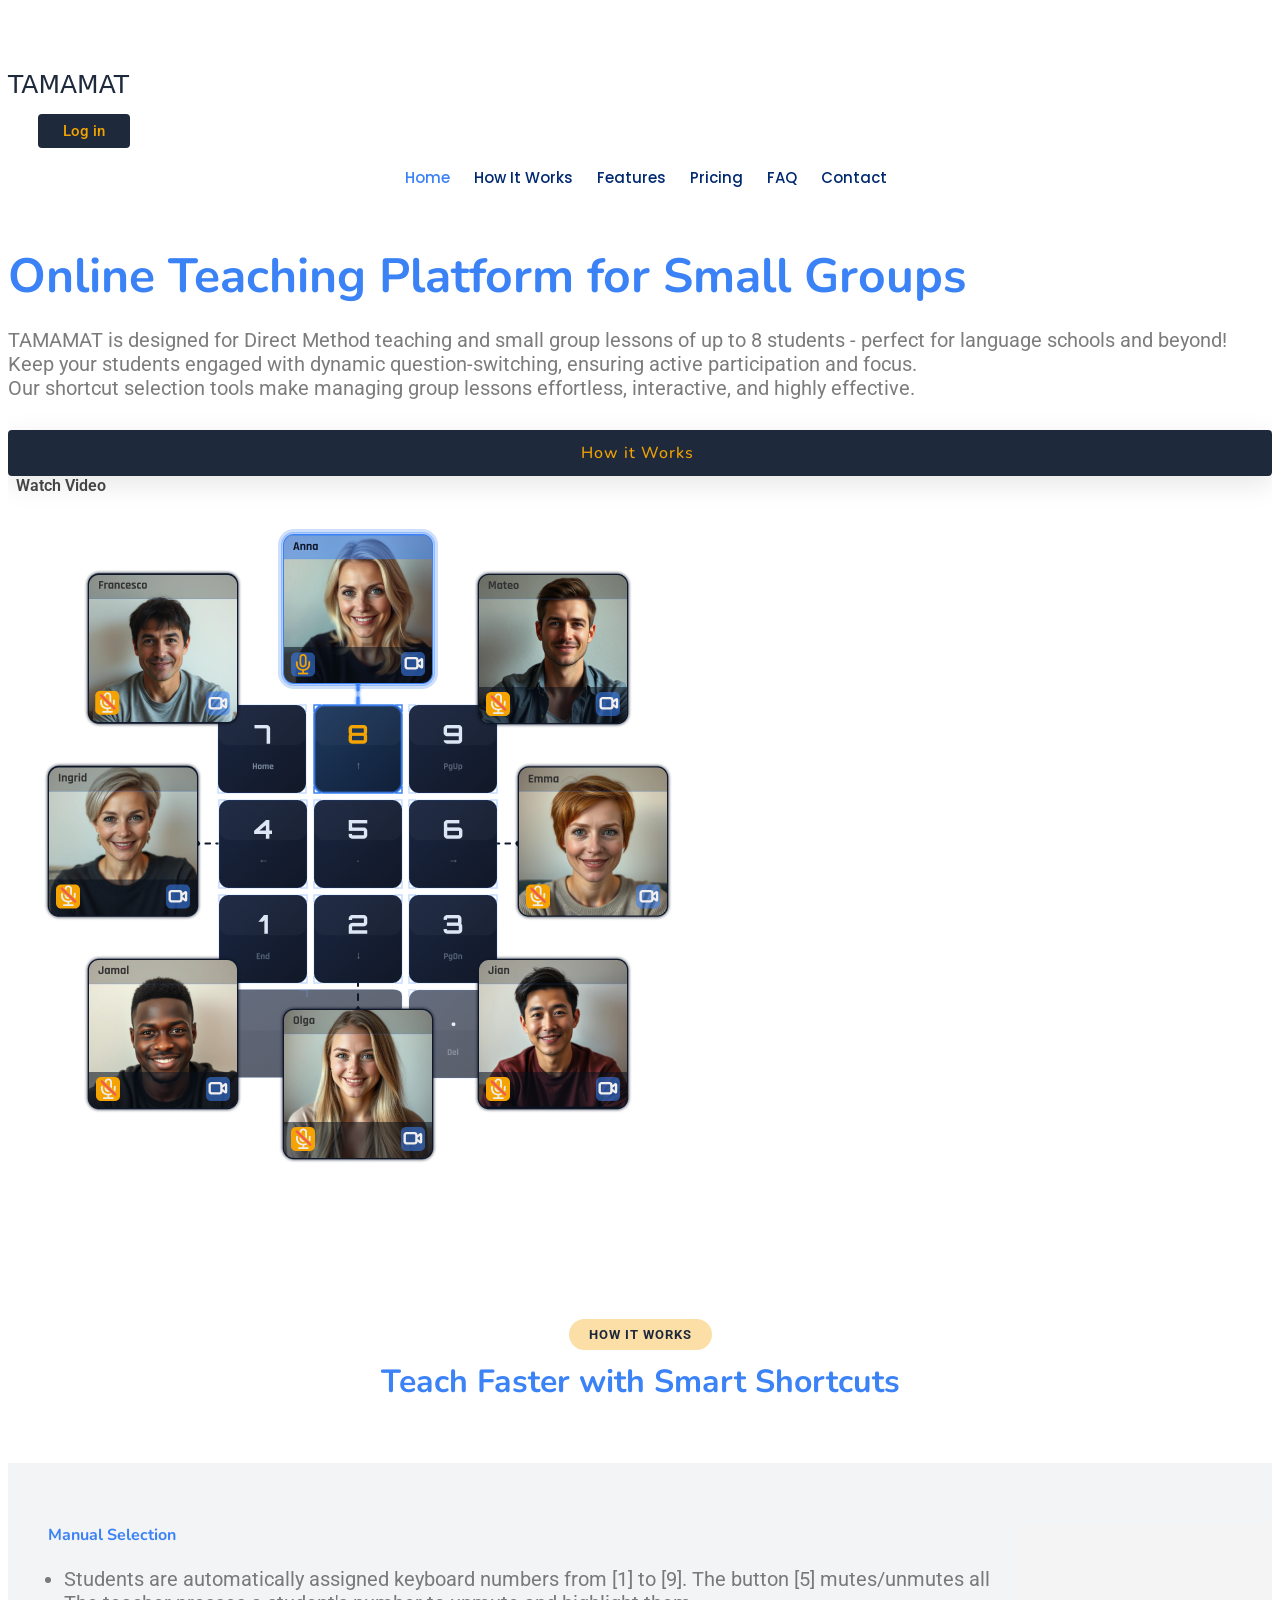
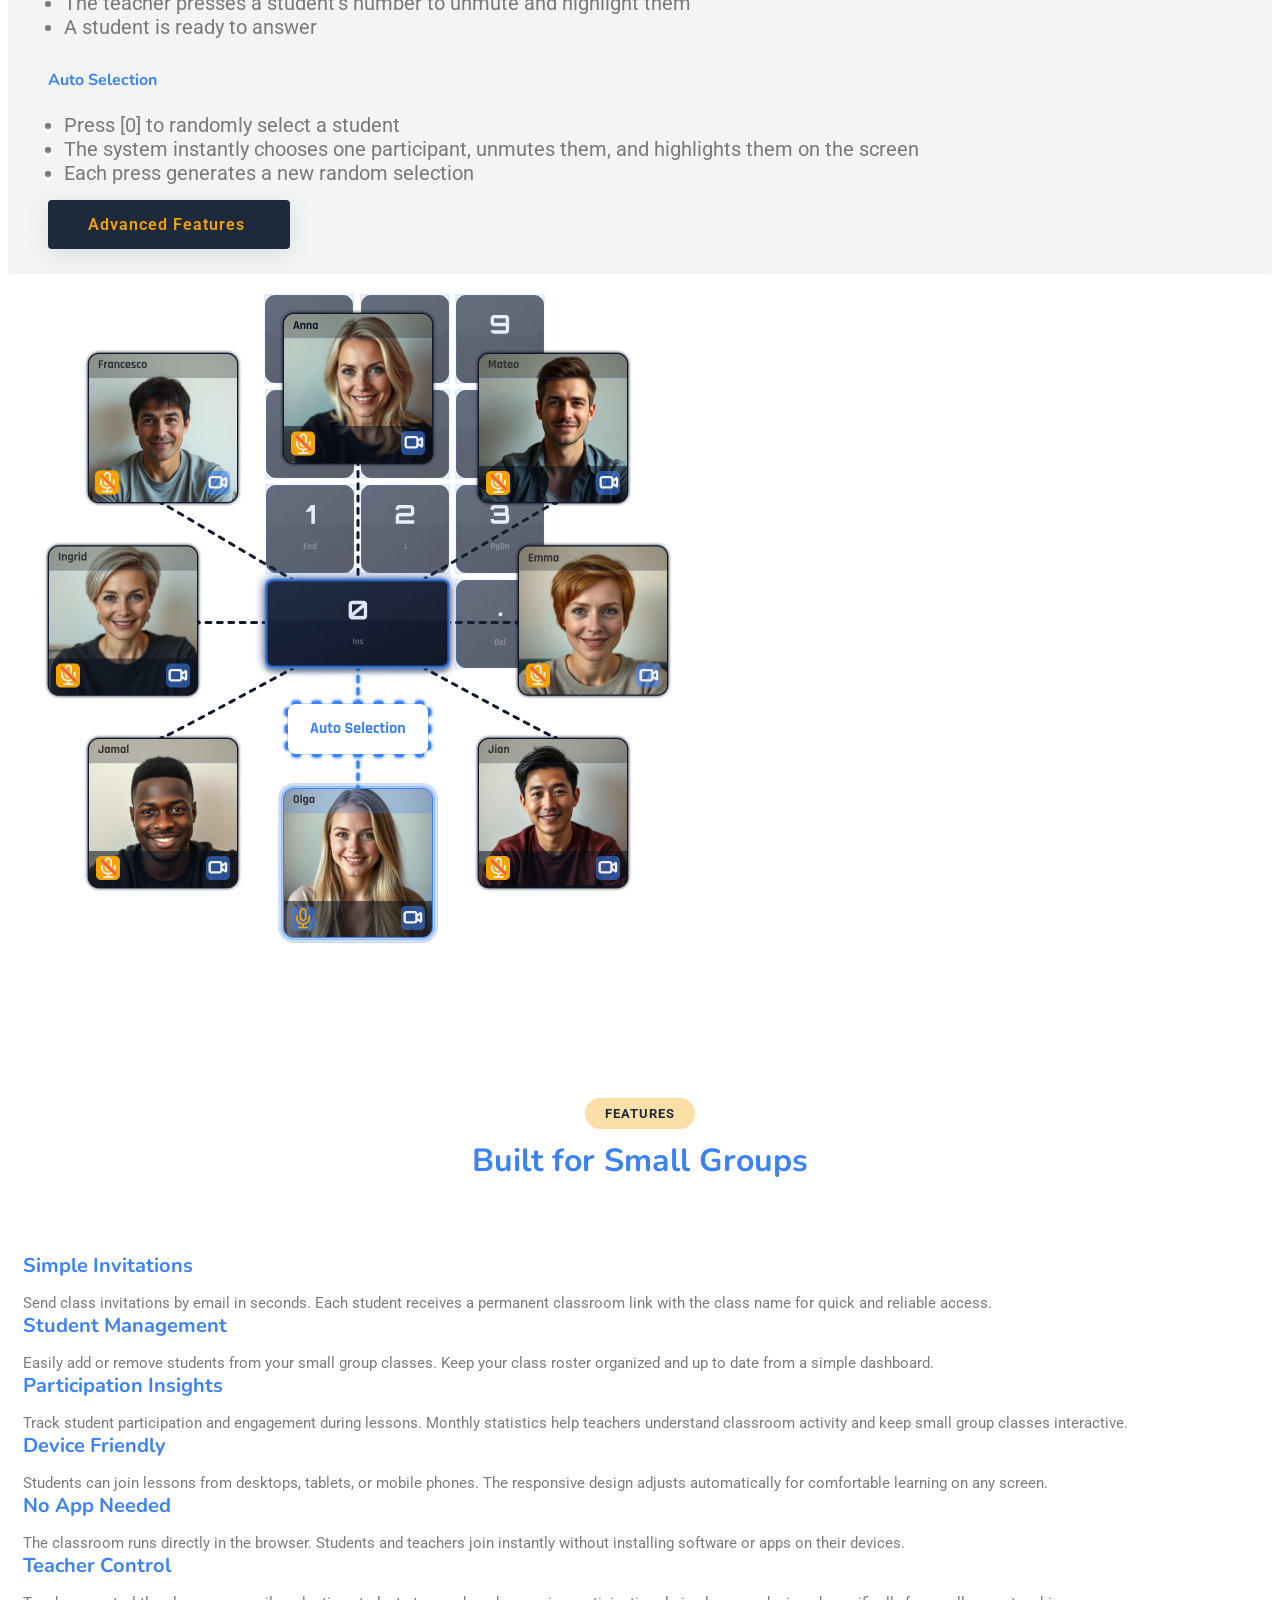
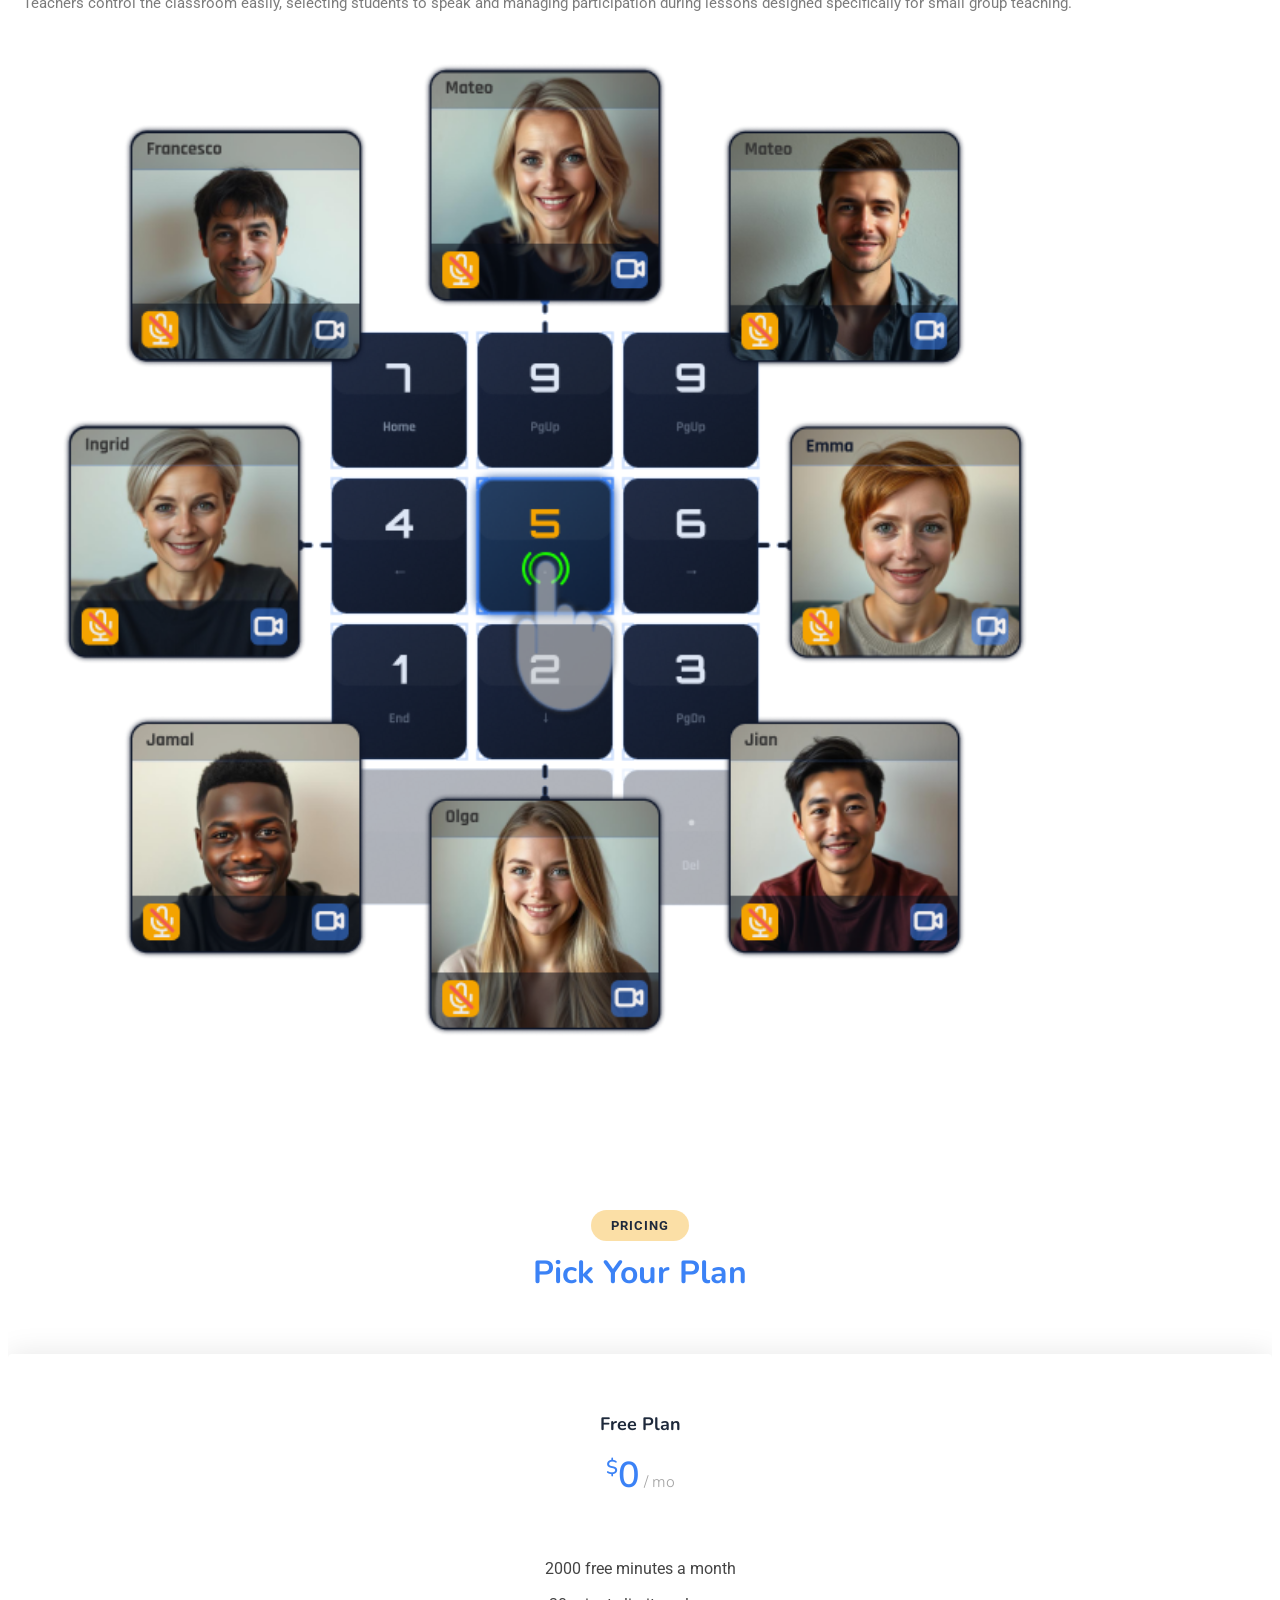
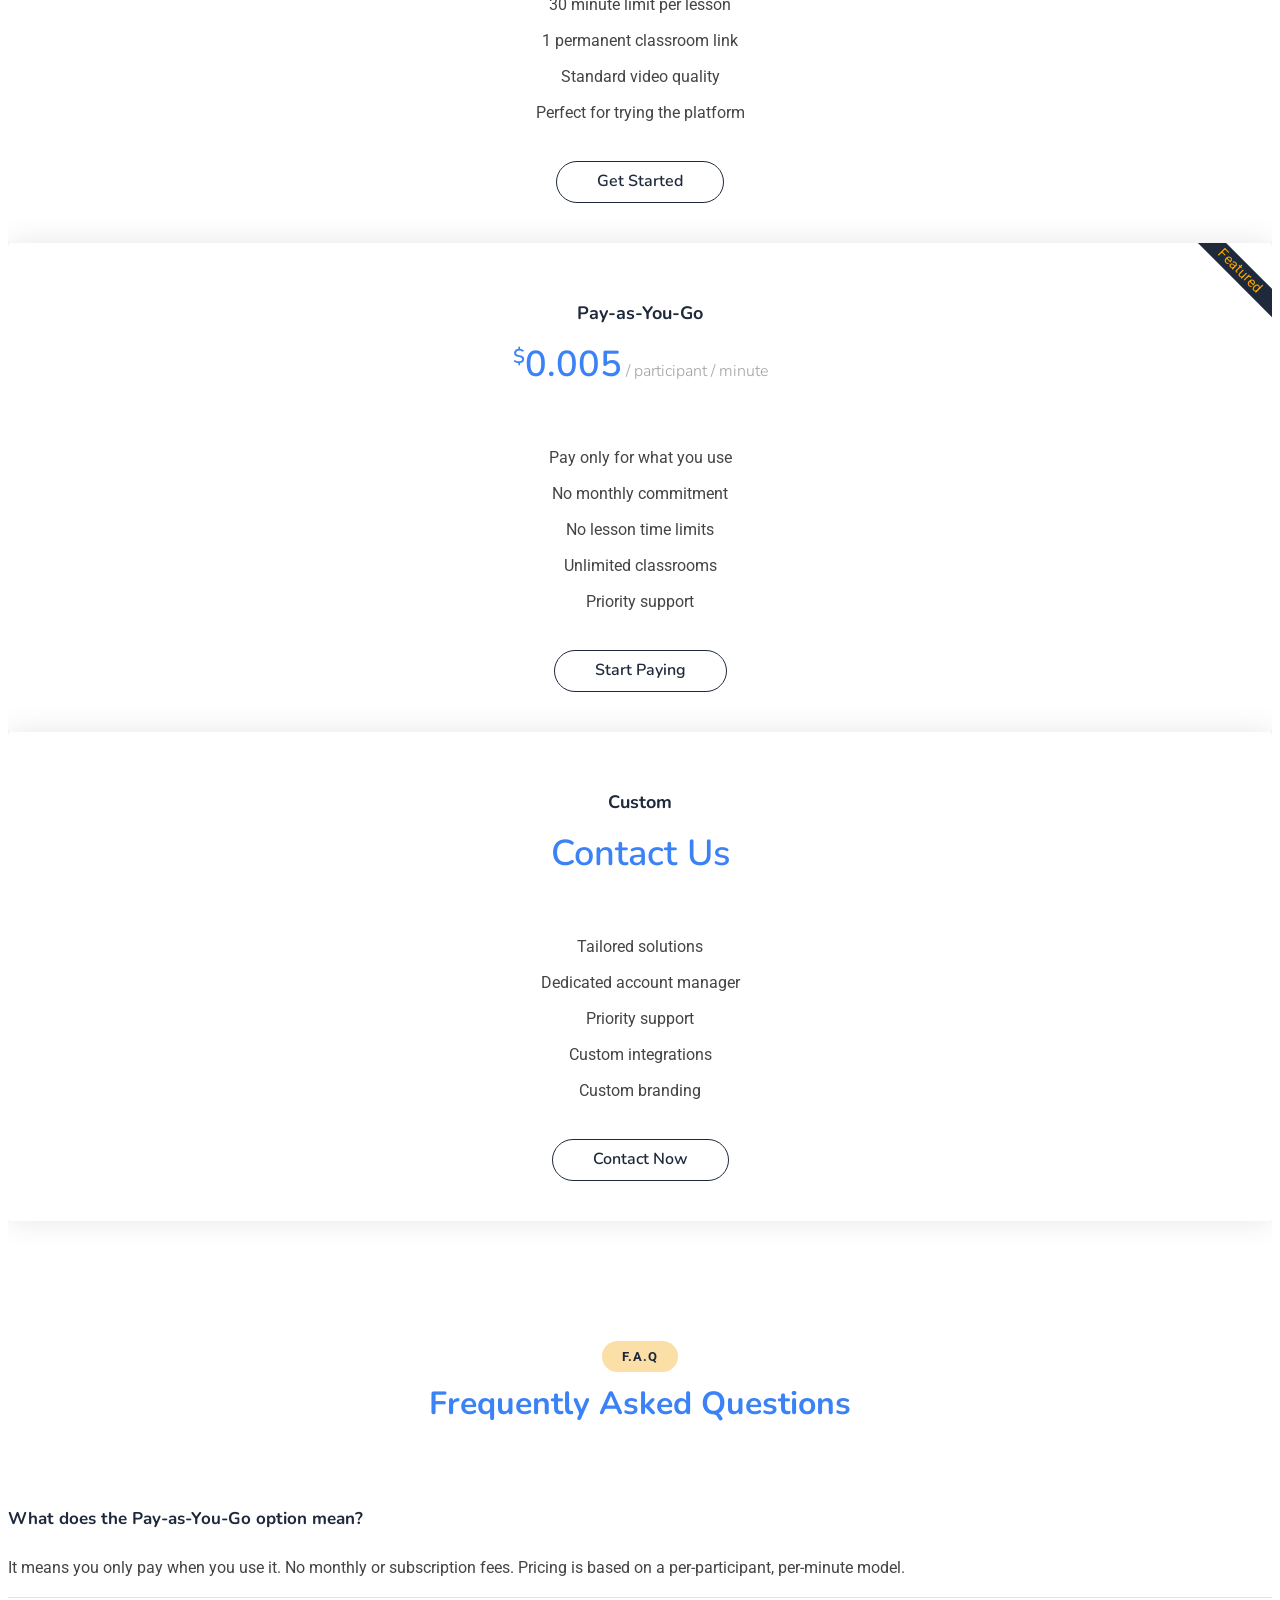
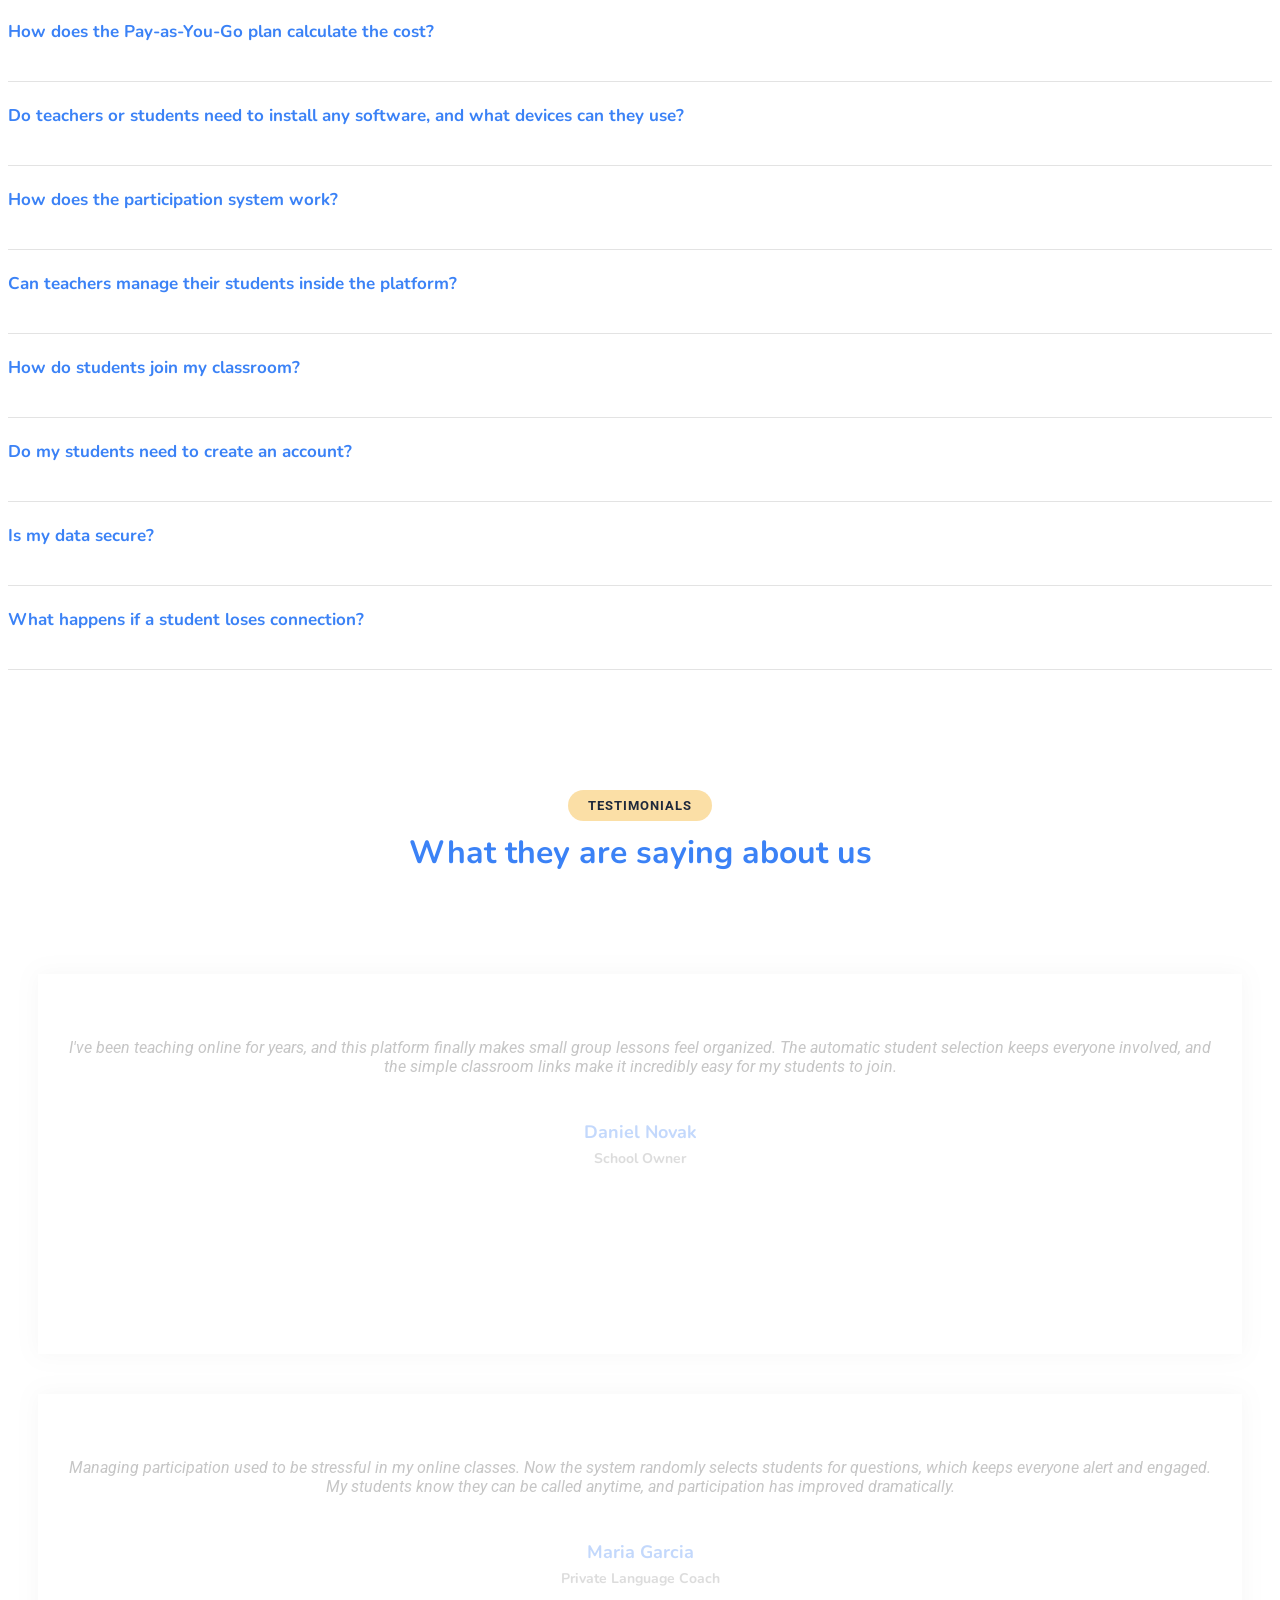
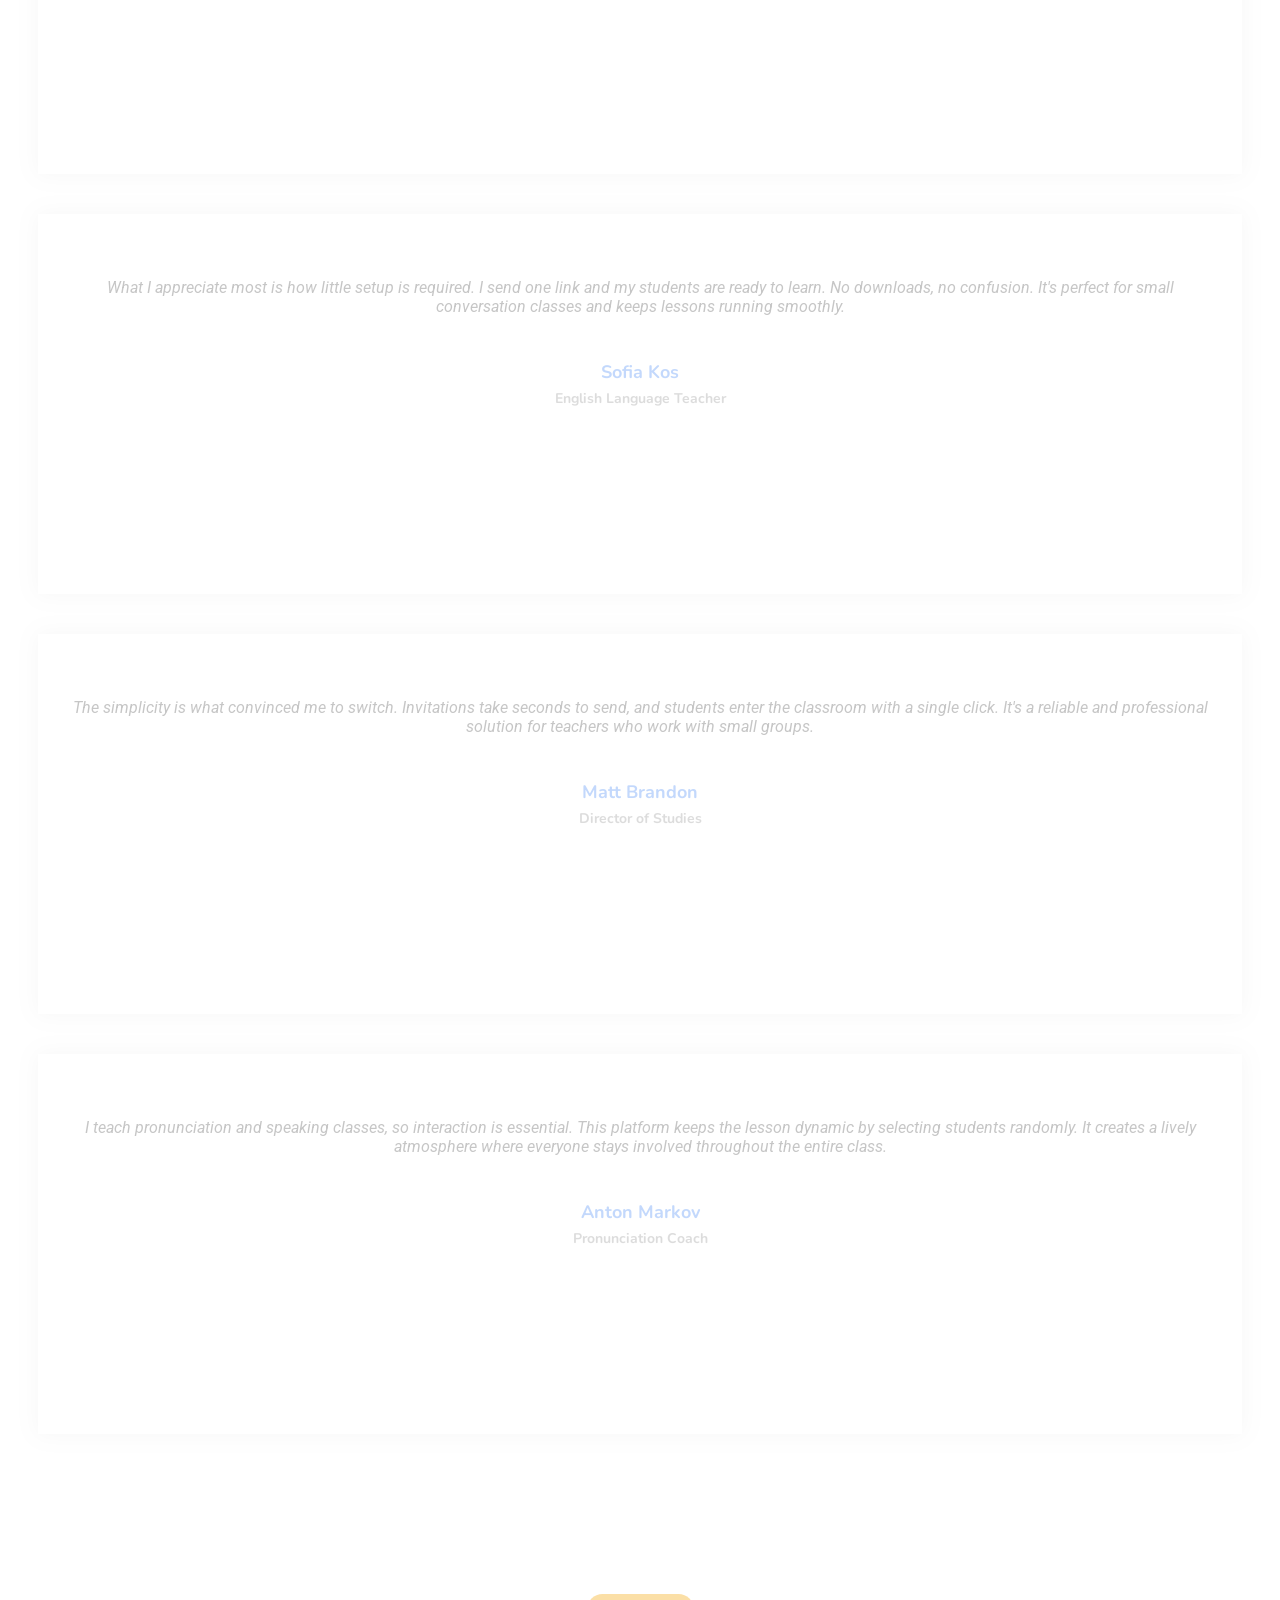
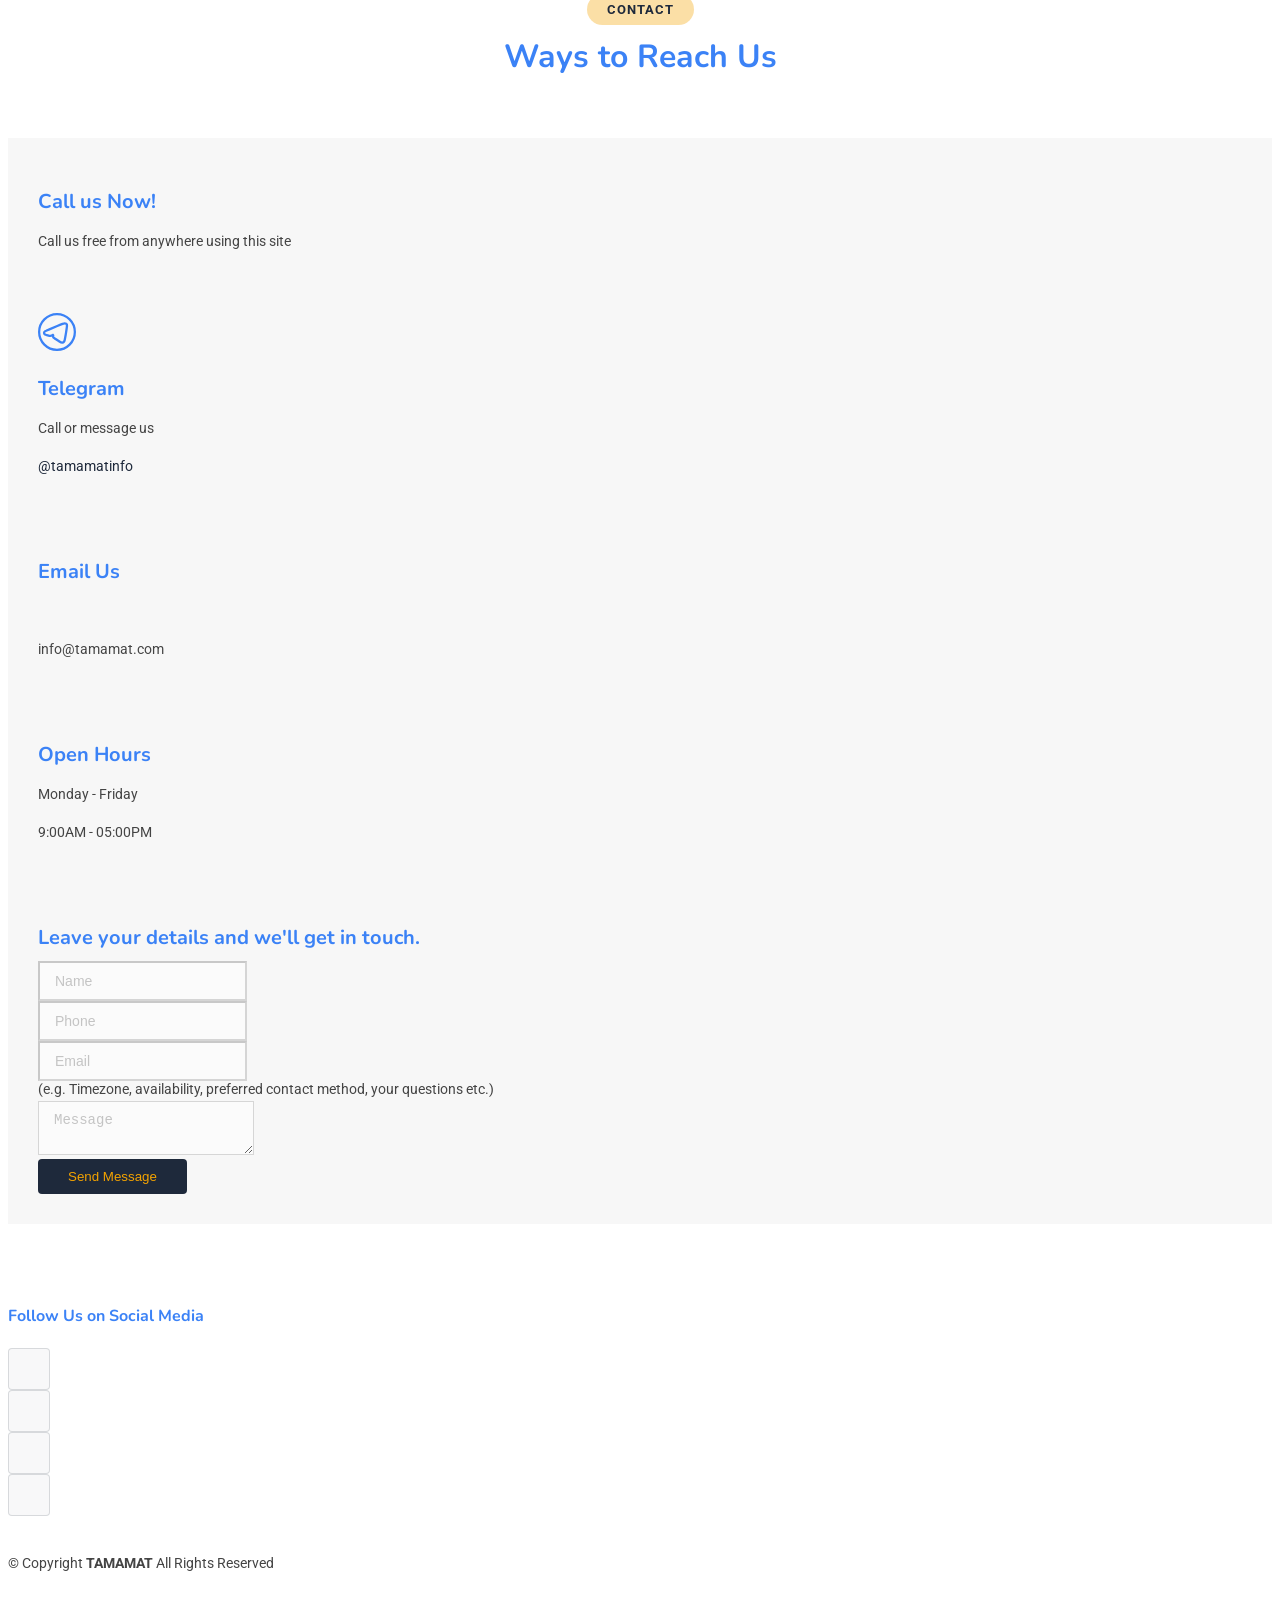
==== commit b9e075de: "update index-dev.html" ====
--- a/index-dev.html
+++ b/index-dev.html
@@ -927,7 +927,7 @@
                   </div>
 
 <div class="col-12">
-                    <label for="comment" class="required-label">Timezone, availability, preferred contact method, or questions</label>
+                    <label for="comment" class="required-label">(e.g. Timezone, availability, preferred contact method, your questions etc.)</label>
                     <textarea placeholder="Message" class="form-control" name="comment" id="comment" rows="2" value=""></textarea>
                   </div>
 
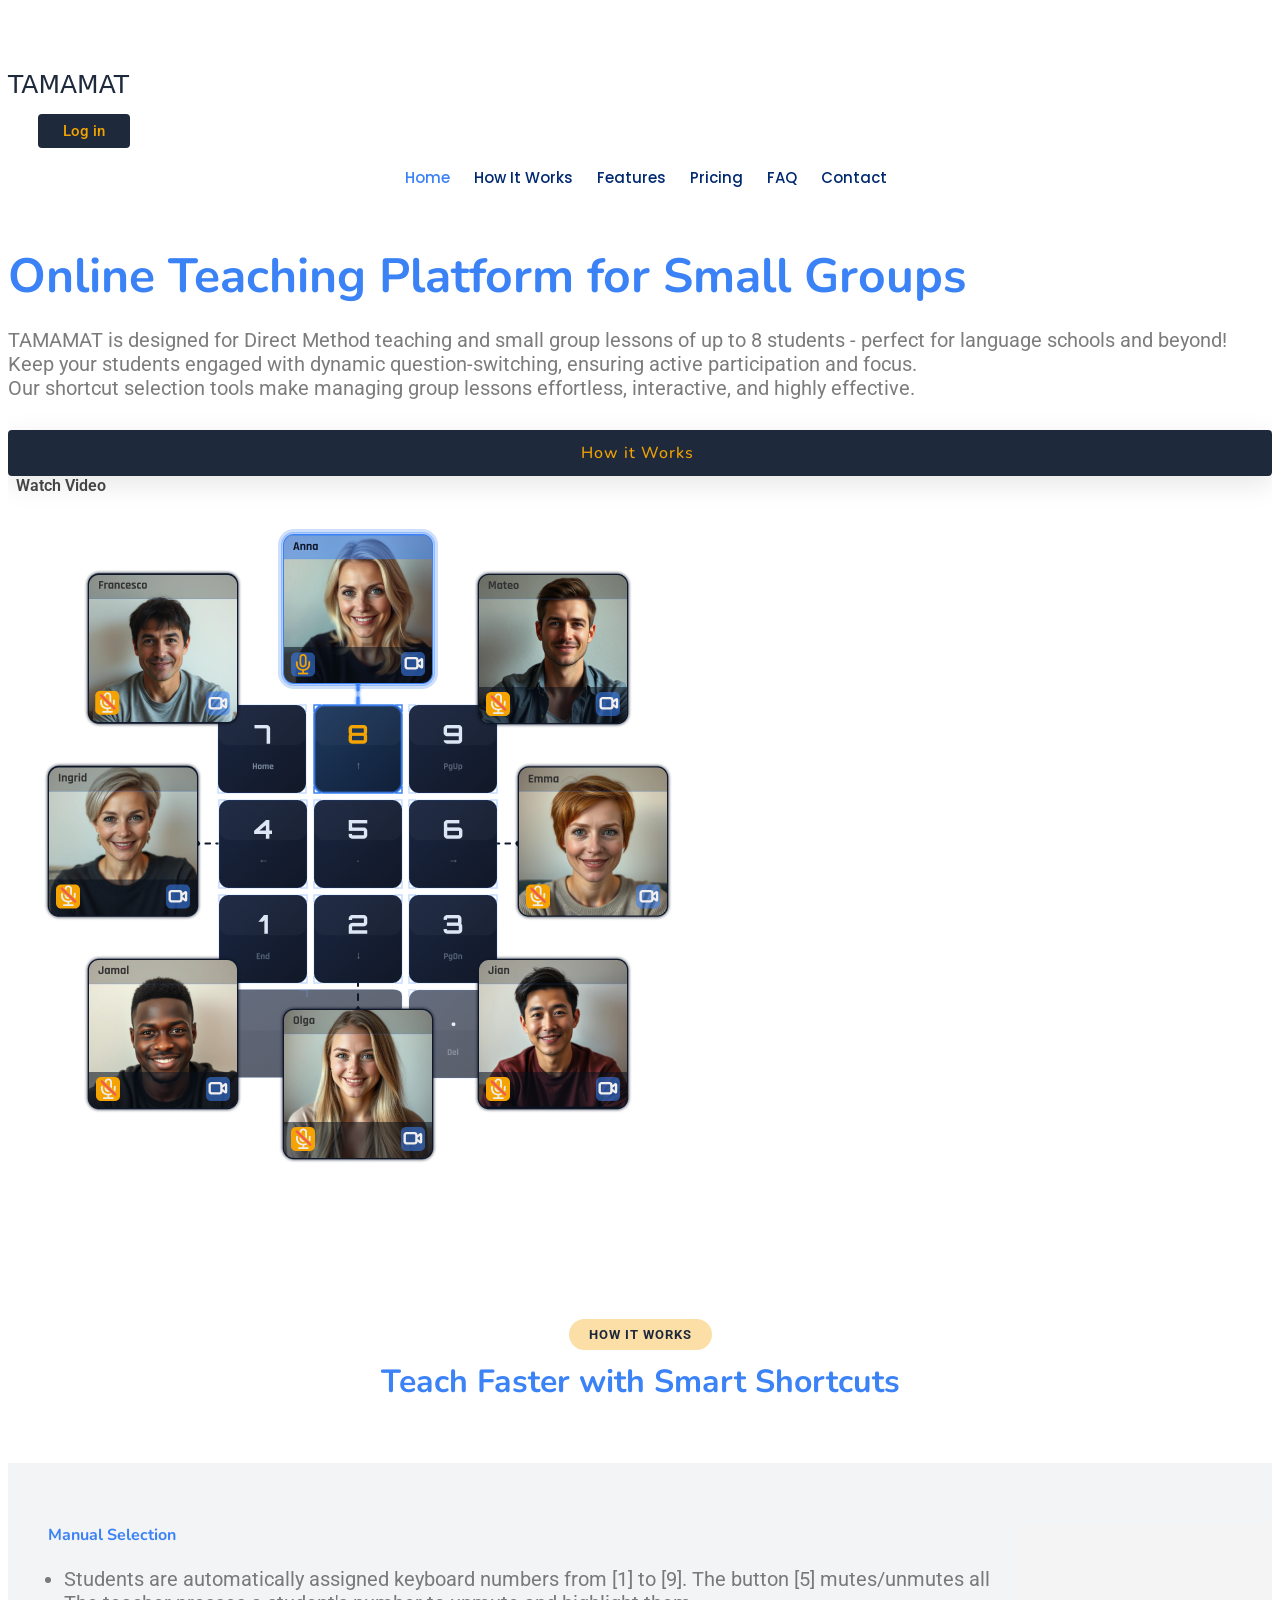
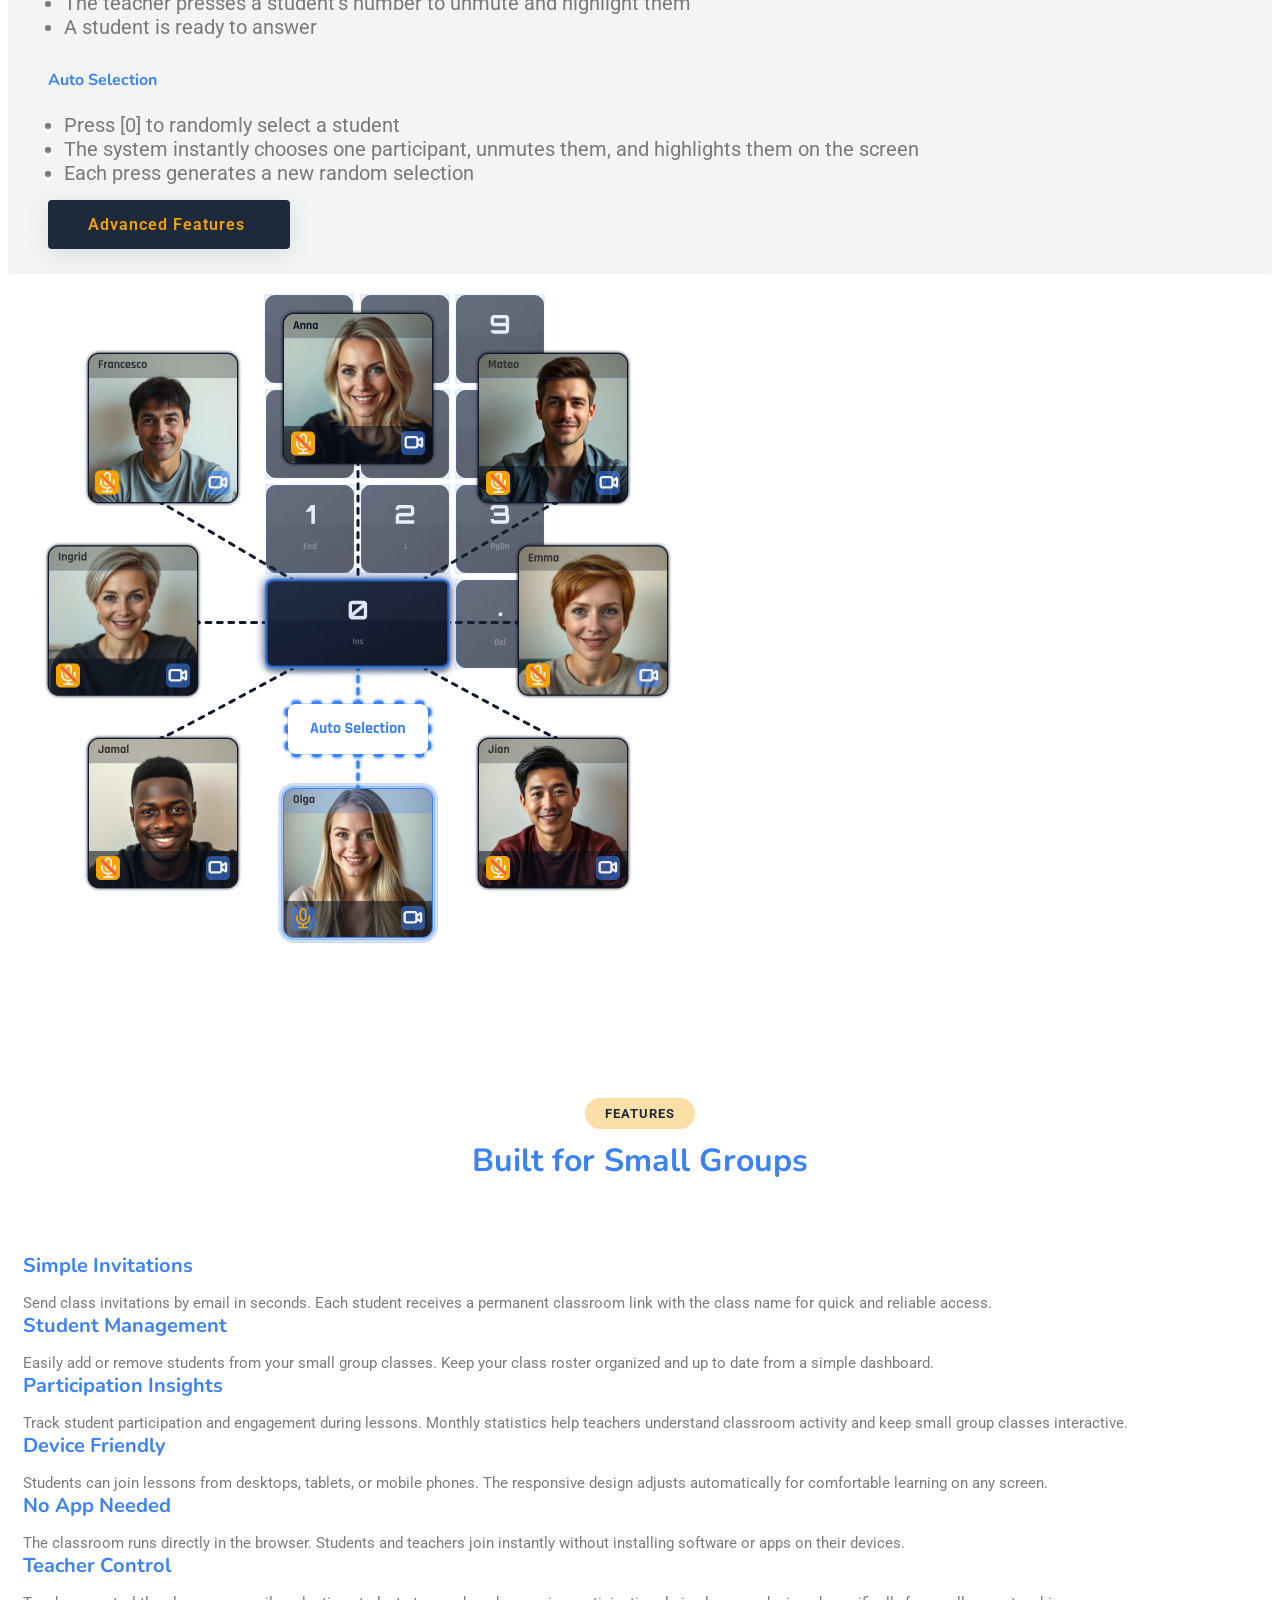
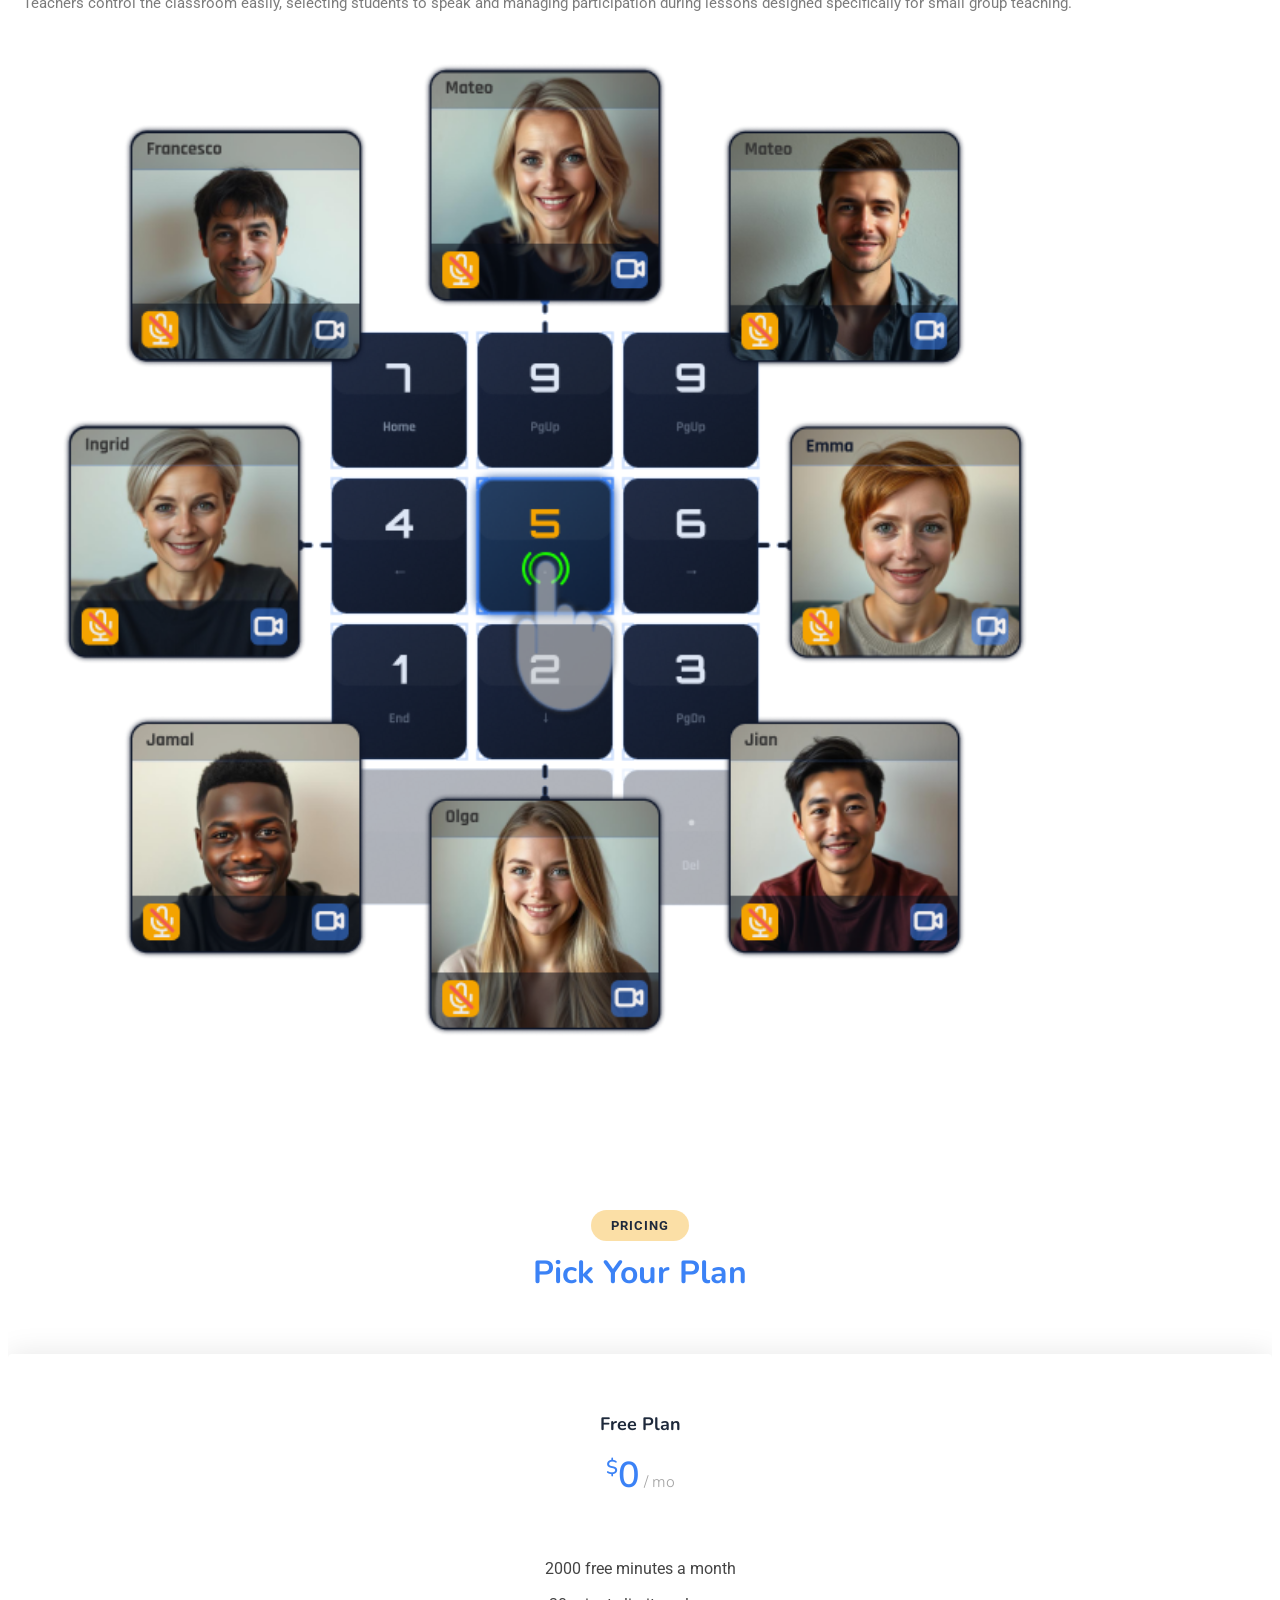
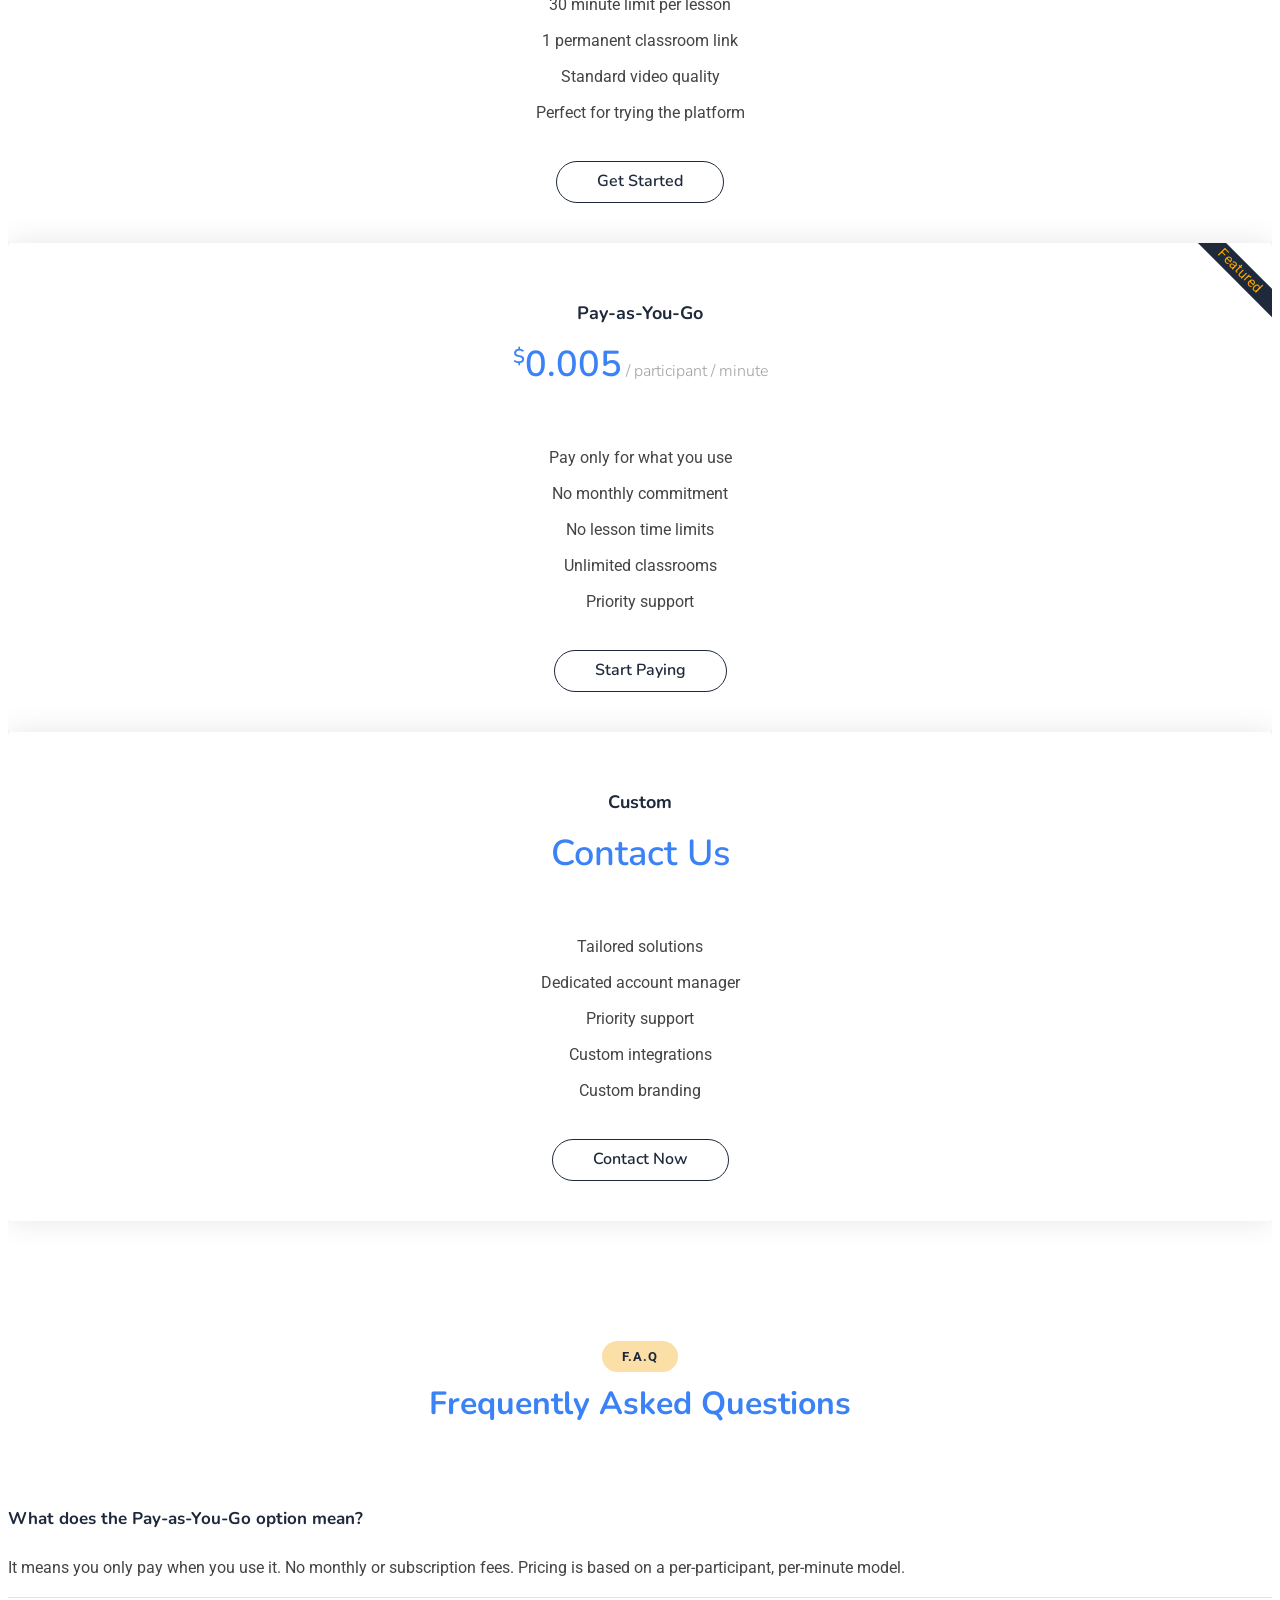
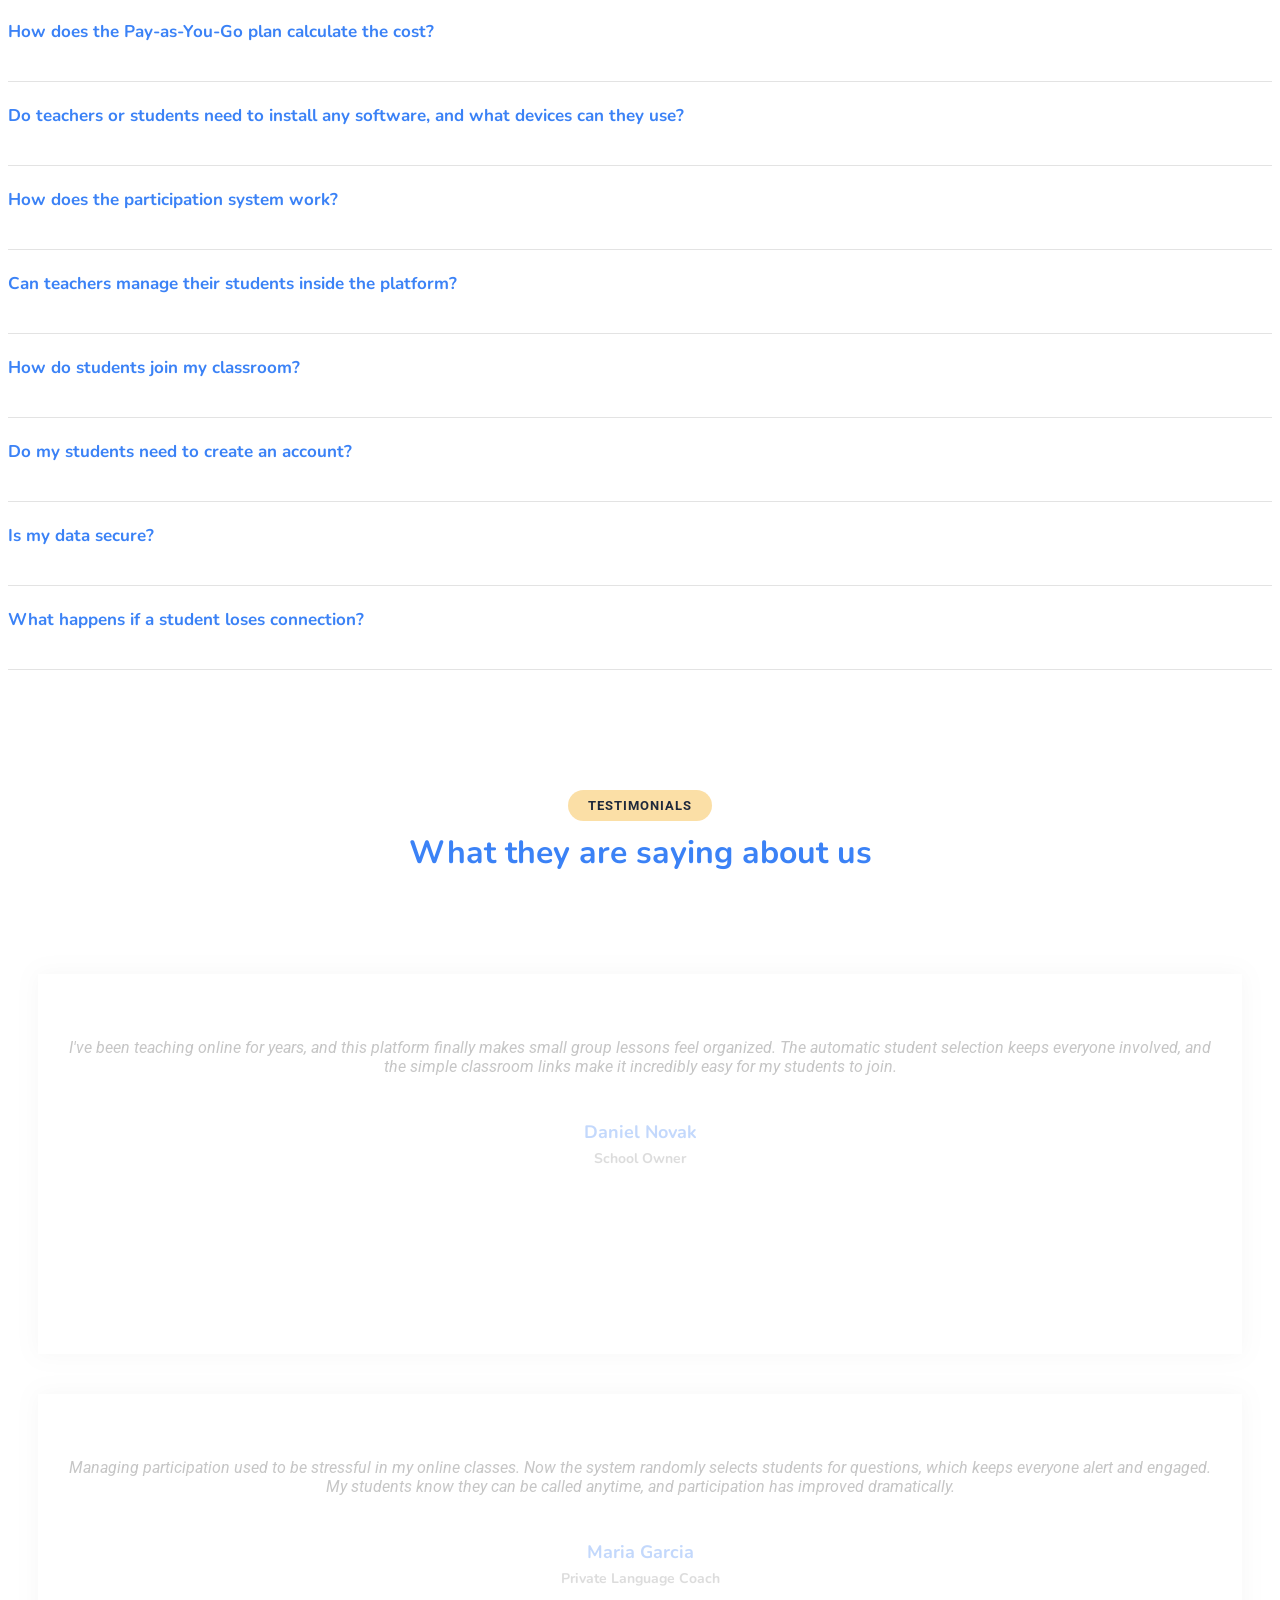
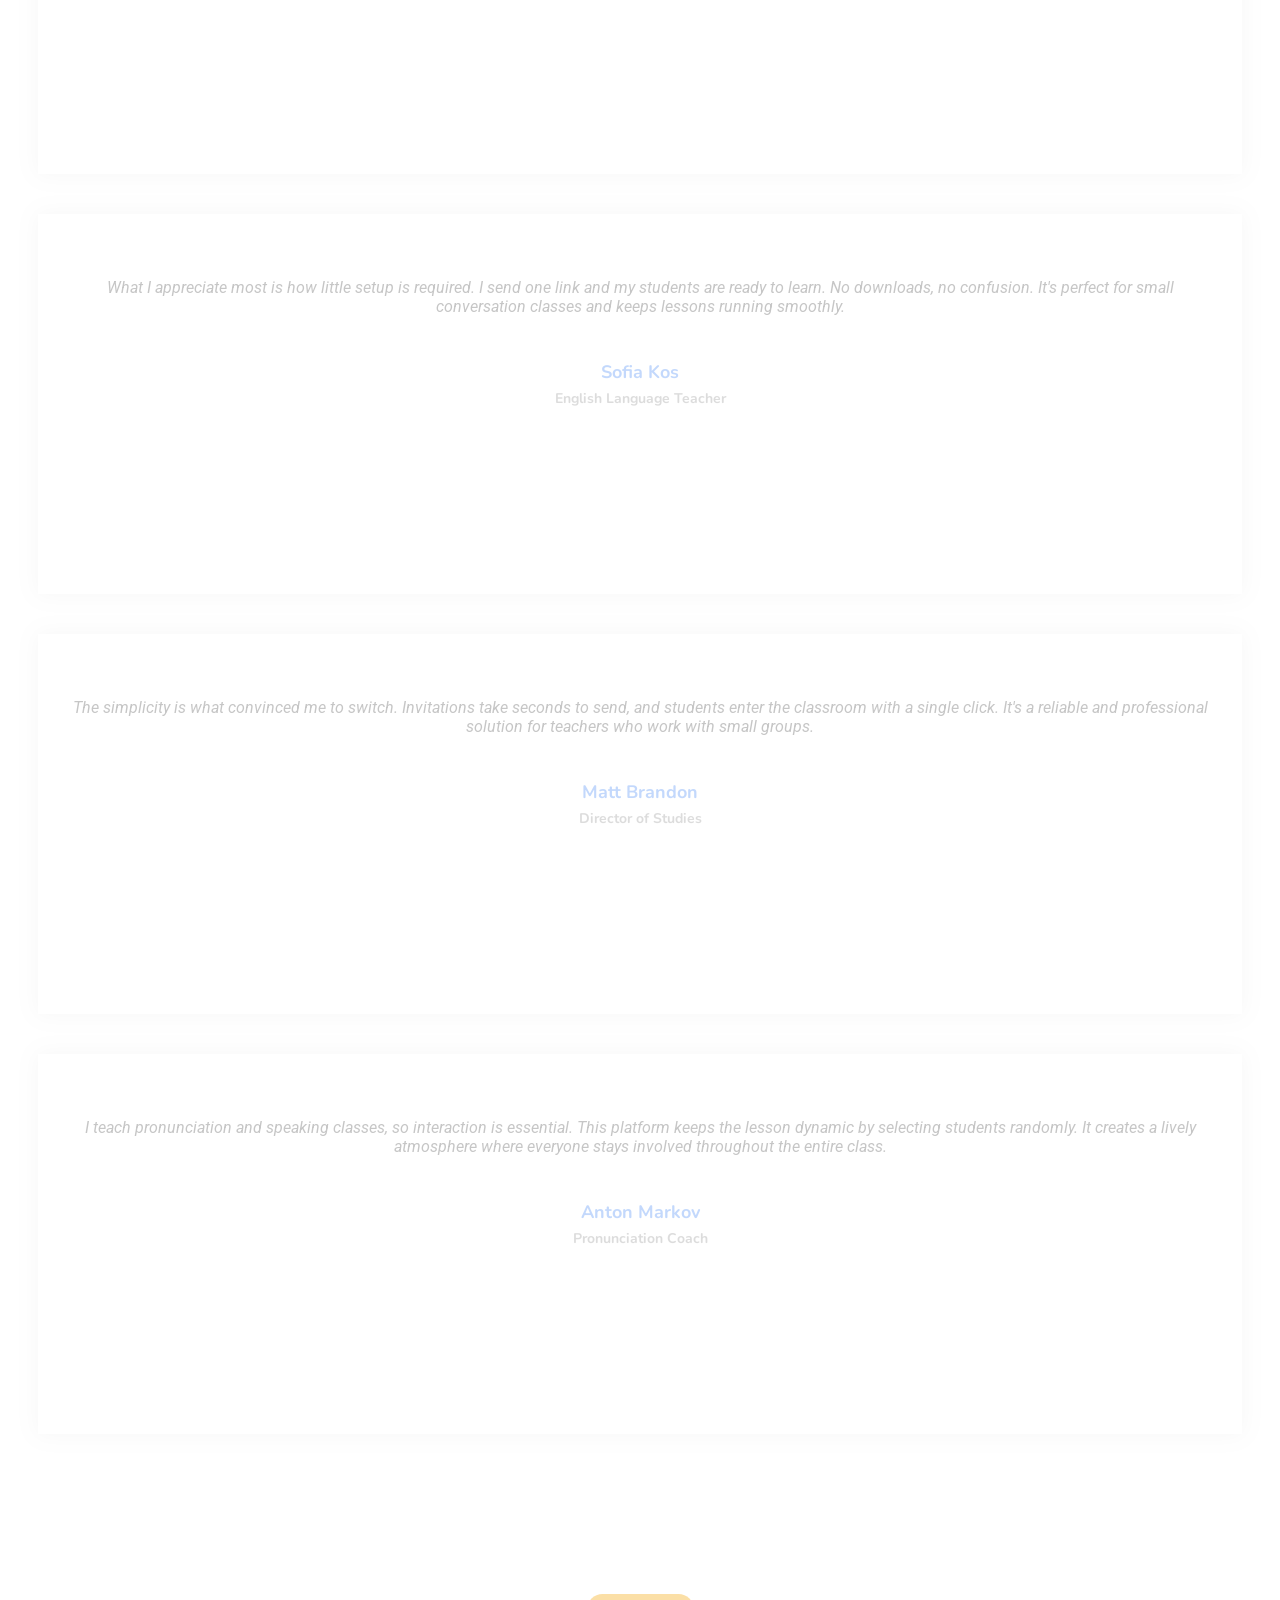
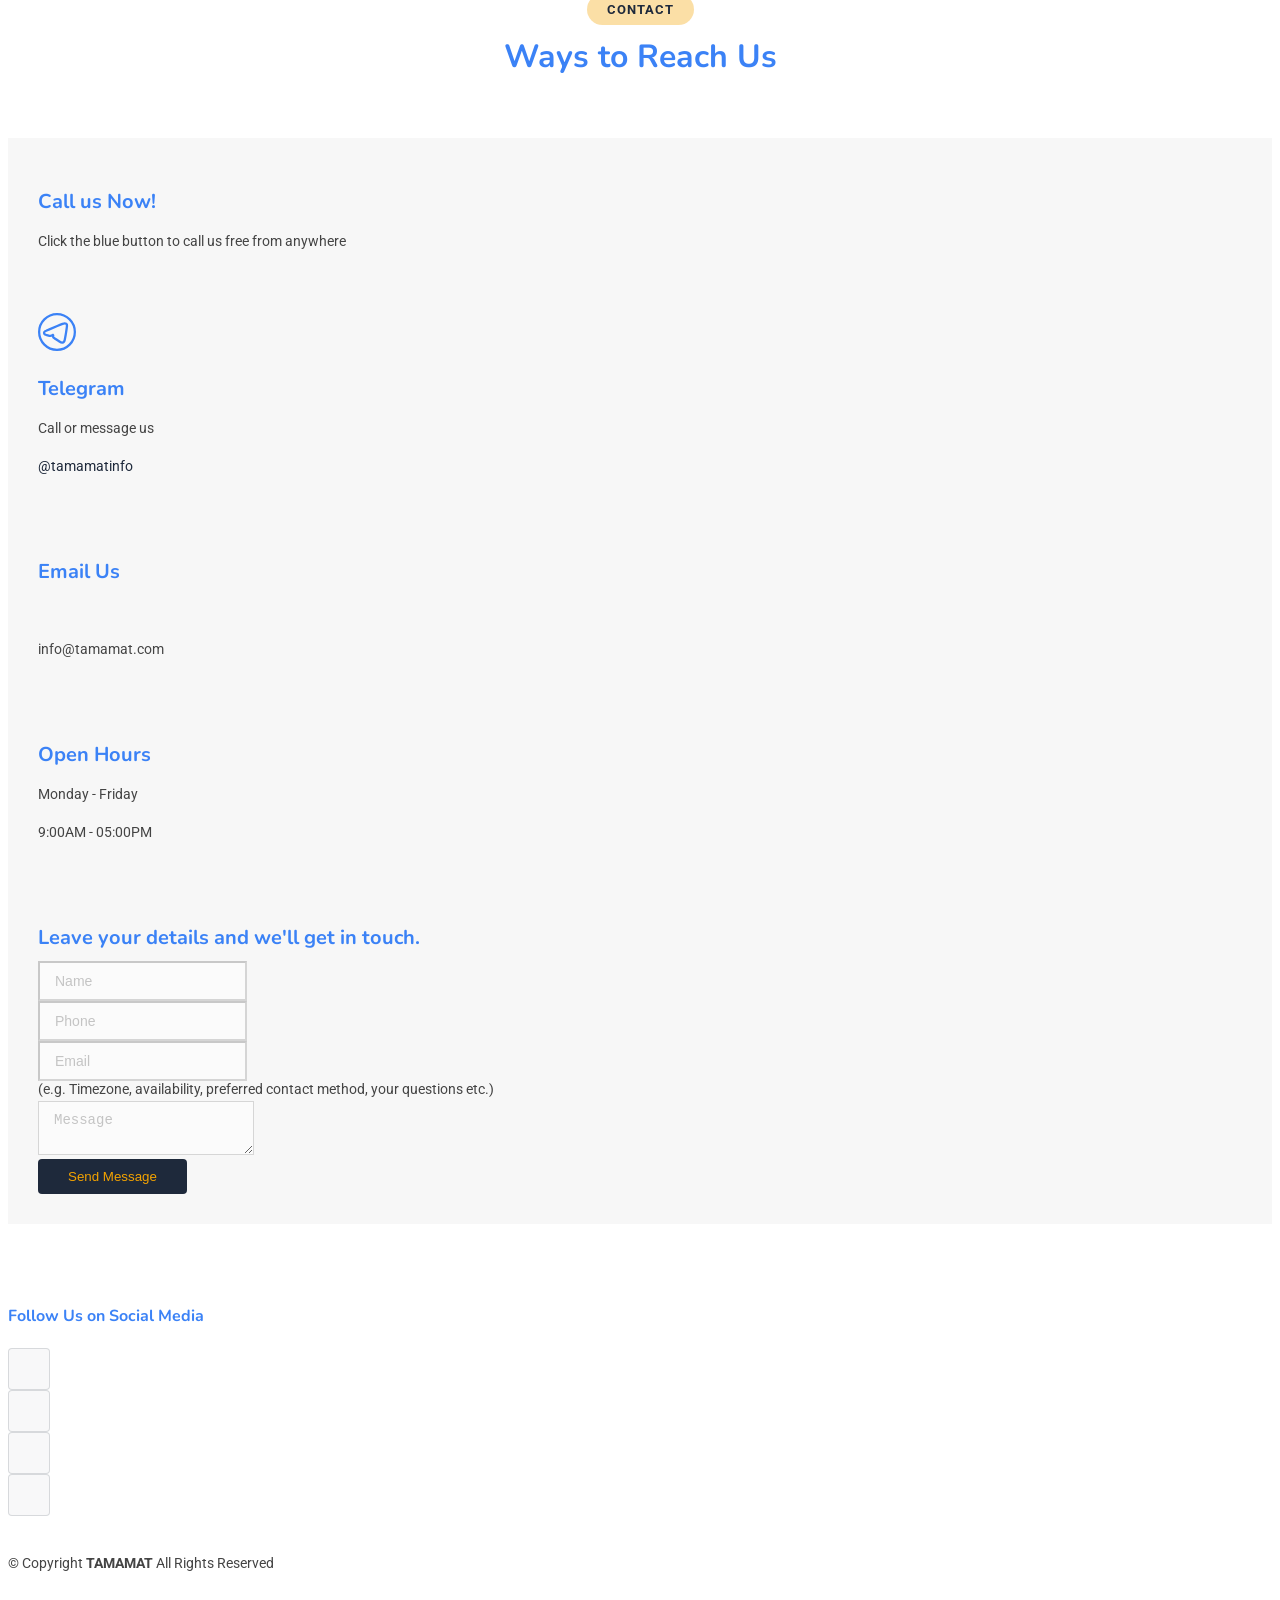
==== commit 71d5e2f7: "update index-dev.html" ====
--- a/index-dev.html
+++ b/index-dev.html
@@ -19,17 +19,22 @@
     <!-- Fonts -->
     <link href="https://fonts.googleapis.com" rel="preconnect" />
     <link href="https://fonts.gstatic.com" rel="preconnect" crossorigin />
+    <!-- Uncial Antiqua Font -->
     <link
-      href="https://fonts.googleapis.com/css2?family=Roboto:ital,wght@0,100;0,300;0,400;0,500;0,700;0,900;1,100;1,300;1,400;1,500;1,700;1,900&family=Poppins:ital,wght@0,100;0,200;0,300;0,400;0,500;0,600;0,700;0,800;0,900;1,100;1,200;1,300;1,400;1,500;1,600;1,700;1,800;1,900&family=Nunito:ital,wght@0,200;0,300;0,400;0,500;0,600;0,700;0,800;0,900;1,200;1,300;1,400;1,500;1,600;1,700;1,800;1,900&display=swap"
+      href="https://fonts.googleapis.com/css2?family=Uncial+Antiqua&display=swap"
       rel="stylesheet"
     />
-
-
     <!-- Fredoka Font -->
     <link
       href="https://fonts.googleapis.com/css2?family=Fredoka:wght@300..700&display=swap"
       rel="stylesheet"
     />
+    <!-- Roboto, Poppins, Nunito Fonts -->
+    <link
+      href="https://fonts.googleapis.com/css2?family=Roboto:ital,wght@0,100;0,300;0,400;0,500;0,700;0,900;1,100;1,300;1,400;1,500;1,700;1,900&family=Poppins:ital,wght@0,100;0,200;0,300;0,400;0,500;0,600;0,700;0,800;0,900;1,100;1,200;1,300;1,400;1,500;1,600;1,700;1,800;1,900&family=Nunito:ital,wght@0,200;0,300;0,400;0,500;0,600;0,700;0,800;0,900;1,200;1,300;1,400;1,500;1,600;1,700;1,800;1,900&display=swap"
+      rel="stylesheet"
+    />
+
     <!-- Vendor CSS Files -->
     <link
       href="assets/vendor/bootstrap/css/bootstrap.min.css"
@@ -852,7 +857,7 @@
                     </script>
                     <!--/ CallmeWidget Placeholder-->
                     <h3>Call us Now!</h3>
-                    <p>Call us free from anywhere using this site</p>
+                    <p>Click the blue button to call us free from anywhere</p>
                   </div>
                 </div>
                 <!-- End Info Item -->
@@ -882,12 +887,19 @@
                     data-aos="fade"
                     data-aos-delay="400"
                   >
-                        <a href="mailto:info@tamamat.com" style="display:block;text-decoration:none;color:inherit;">
-                          <i class="bi bi-envelope" style="color: #3B82F6"></i>
-                          <h3>Email Us</h3>
-                          <p>&nbsp;</p>
-                          <p>info@tamamat.com</p>
-                        </a>
+                    <a
+                      href="mailto:info@tamamat.com"
+                      style="
+                        display: block;
+                        text-decoration: none;
+                        color: inherit;
+                      "
+                    >
+                      <i class="bi bi-envelope" style="color: #3b82f6"></i>
+                      <h3>Email Us</h3>
+                      <p>&nbsp;</p>
+                      <p>info@tamamat.com</p>
+                    </a>
                   </div>
                 </div>
                 <!-- End Info Item -->
@@ -898,7 +910,7 @@
                     data-aos="fade"
                     data-aos-delay="500"
                   >
-                    <i class="bi bi-clock" style="color: #3B82F6"></i>
+                    <i class="bi bi-clock" style="color: #3b82f6"></i>
                     <h3>Open Hours</h3>
                     <p>Monday - Friday</p>
                     <p>9:00AM - 05:00PM</p>
@@ -908,41 +920,80 @@
               </div>
             </div>
 
-<div class="col-lg-6">
-            <form action="forms/contact.php" method="post" class="php-email-form aos-init aos-animate" data-aos="fade-up" data-aos-delay="200">
-              <div class="row gy-4">
-              <h3>Leave your details and we'll get in touch.</h3>
-
-<div class="col-md-6">
-                    
-                    <input placeholder="Name" type="text" name="name" id="name" class="form-control" required="" value="">
-                  </div>
-
-                <div class="col-md-6">
-                    <input placeholder="Phone" type="text" class="form-control" name="phones[0][phone]" id="phone" required="" value="">
-                  </div>
-
-<div class="col-12">
-                    <input placeholder="Email" type="email" class="form-control" name="contacts[0][value]" id="email" required="" value="">
-                  </div>
-
-<div class="col-12">
-                    <label for="comment" class="required-label">(e.g. Timezone, availability, preferred contact method, your questions etc.)</label>
-                    <textarea placeholder="Message" class="form-control" name="comment" id="comment" rows="2" value=""></textarea>
-                  </div>
-
-
-                <div class="col-12 text-center">
-                  <div class="loading">Loading</div>
-                  <div class="error-message"></div>
-                  <div class="sent-message">Your message has been sent. Thank you!</div>
-
-                  <button type="submit">Send Message</button>
-                </div>
-
-              </div>
-            </form>
-          </div>
+            <div class="col-lg-6">
+              <form
+                action="forms/contact.php"
+                method="post"
+                class="php-email-form aos-init aos-animate"
+                data-aos="fade-up"
+                data-aos-delay="200"
+              >
+                <div class="row gy-4">
+                  <h3>Leave your details and we'll get in touch.</h3>
+
+                  <div class="col-md-6">
+                    <input
+                      placeholder="Name"
+                      type="text"
+                      name="name"
+                      id="name"
+                      class="form-control"
+                      required=""
+                      value=""
+                    />
+                  </div>
+
+                  <div class="col-md-6">
+                    <input
+                      placeholder="Phone"
+                      type="text"
+                      class="form-control"
+                      name="phones[0][phone]"
+                      id="phone"
+                      required=""
+                      value=""
+                    />
+                  </div>
+
+                  <div class="col-12">
+                    <input
+                      placeholder="Email"
+                      type="email"
+                      class="form-control"
+                      name="contacts[0][value]"
+                      id="email"
+                      required=""
+                      value=""
+                    />
+                  </div>
+
+                  <div class="col-12">
+                    <label for="comment" class="required-label"
+                      >(e.g. Timezone, availability, preferred contact method,
+                      your questions etc.)</label
+                    >
+                    <textarea
+                      placeholder="Message"
+                      class="form-control"
+                      name="comment"
+                      id="comment"
+                      rows="2"
+                      value=""
+                    ></textarea>
+                  </div>
+
+                  <div class="col-12 text-center">
+                    <div class="loading">Loading</div>
+                    <div class="error-message"></div>
+                    <div class="sent-message">
+                      Your message has been sent. Thank you!
+                    </div>
+
+                    <button type="submit">Send Message</button>
+                  </div>
+                </div>
+              </form>
+            </div>
             <!-- End Contact Form -->
           </div>
         </div>
--- a/assets/callmewidget/style.min.css
+++ b/assets/callmewidget/style.min.css
@@ -523,8 +523,9 @@
   left: -999999px !important;
   position: absolute !important;
 }
- i.z-icon {
-    font-size: 22px;};
+i.z-icon {
+    font-size: 22px;
+  }
 
 i.z-icon.icon-default-phone-ico {
   font-size: 22px;
@@ -540,4 +541,12 @@
 
 i.z-icon.icon-finish-phone-ico {
   font-size: 22px;
+}
+.z-callme-widget .z-callme-timer {
+    padding-left: 90px;
+    margin-left: 50px;
+ /*   position: absolute; */
+    font-size: 22px;
+    font-weight: bold;
+    color: #333333;
 }
